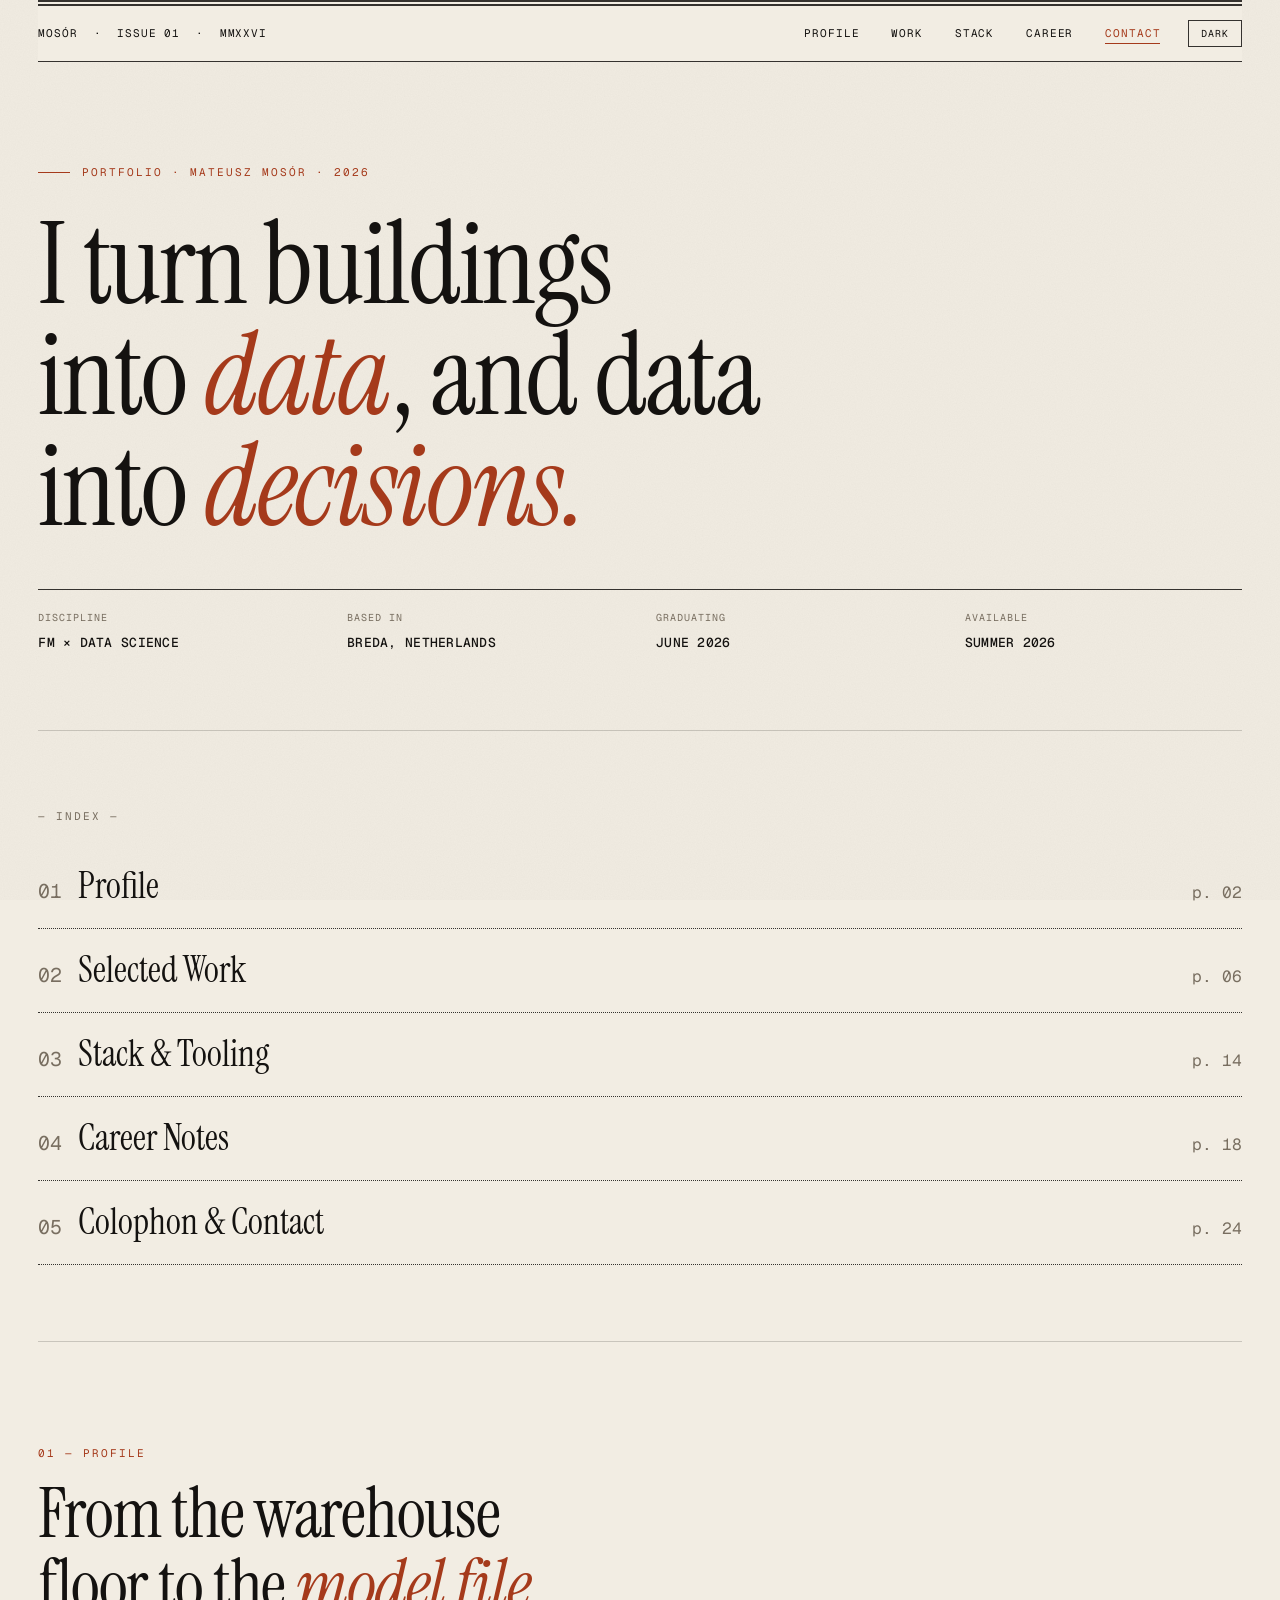
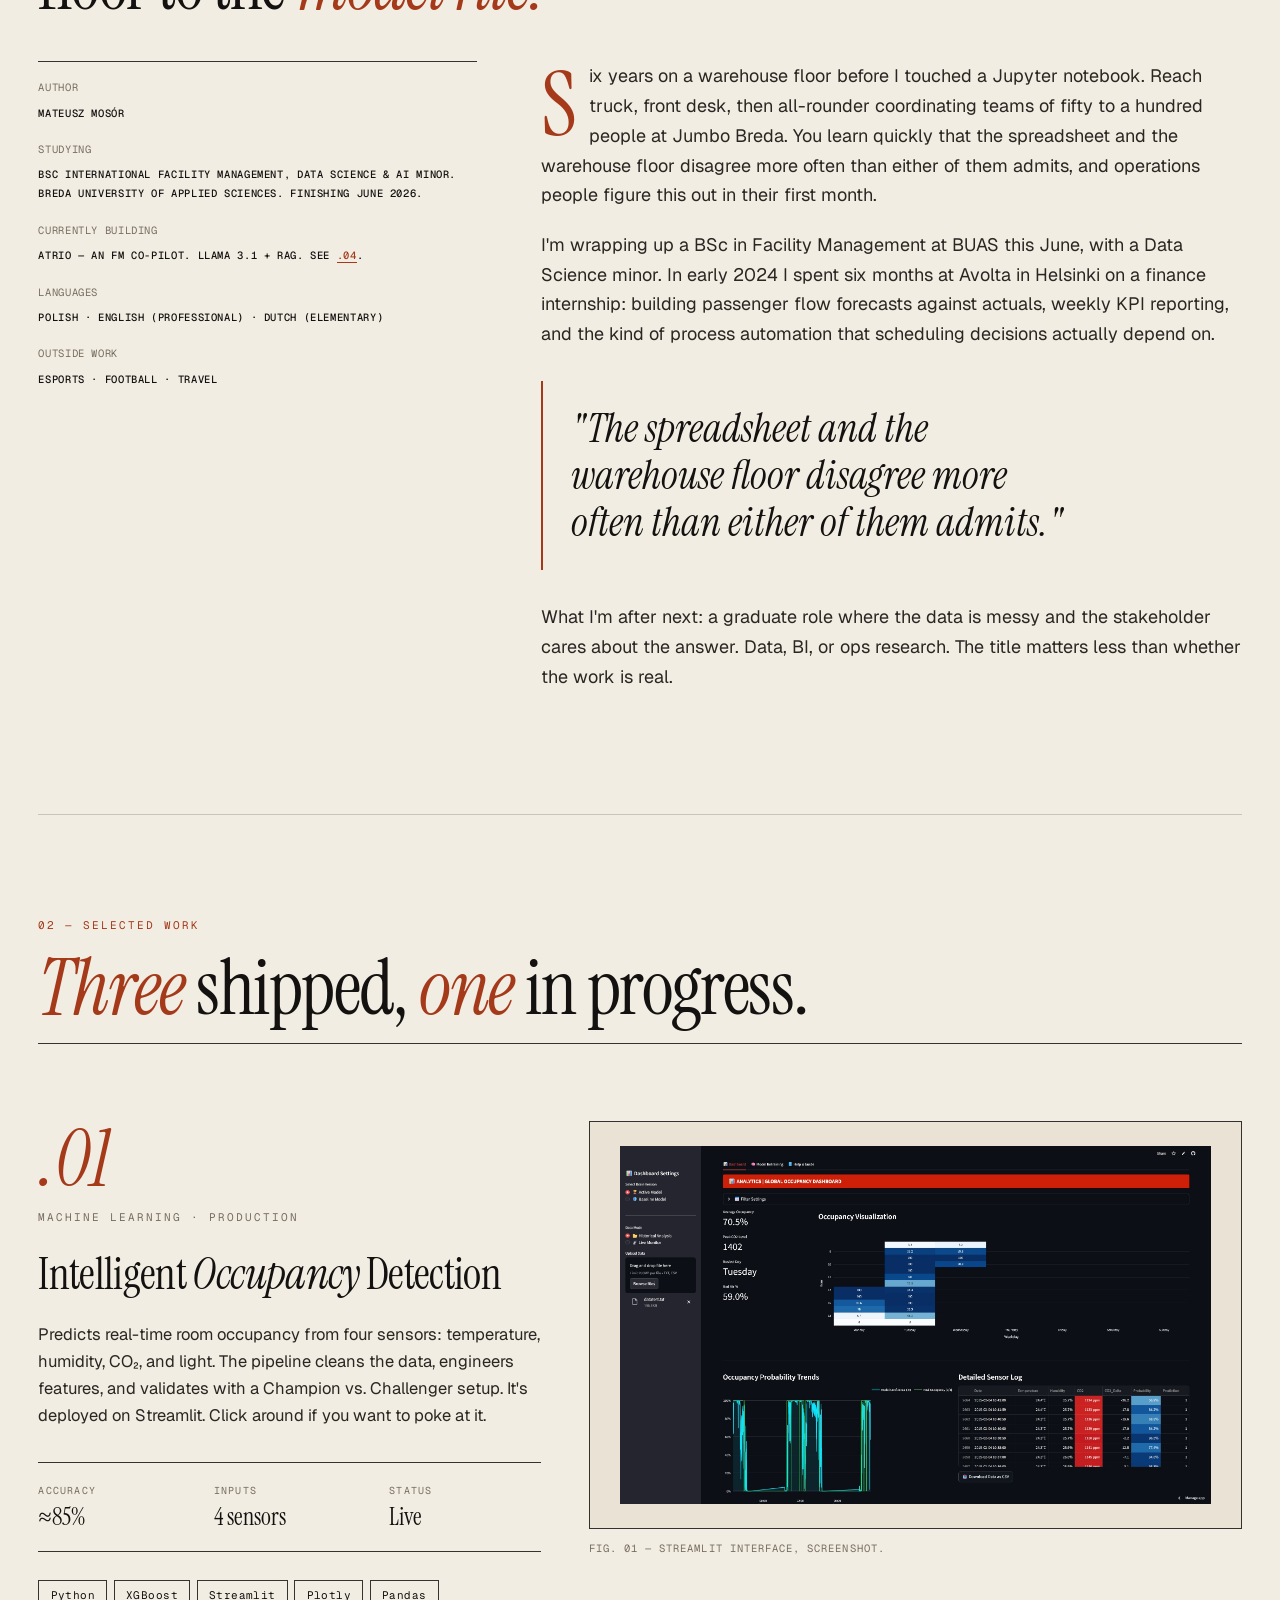
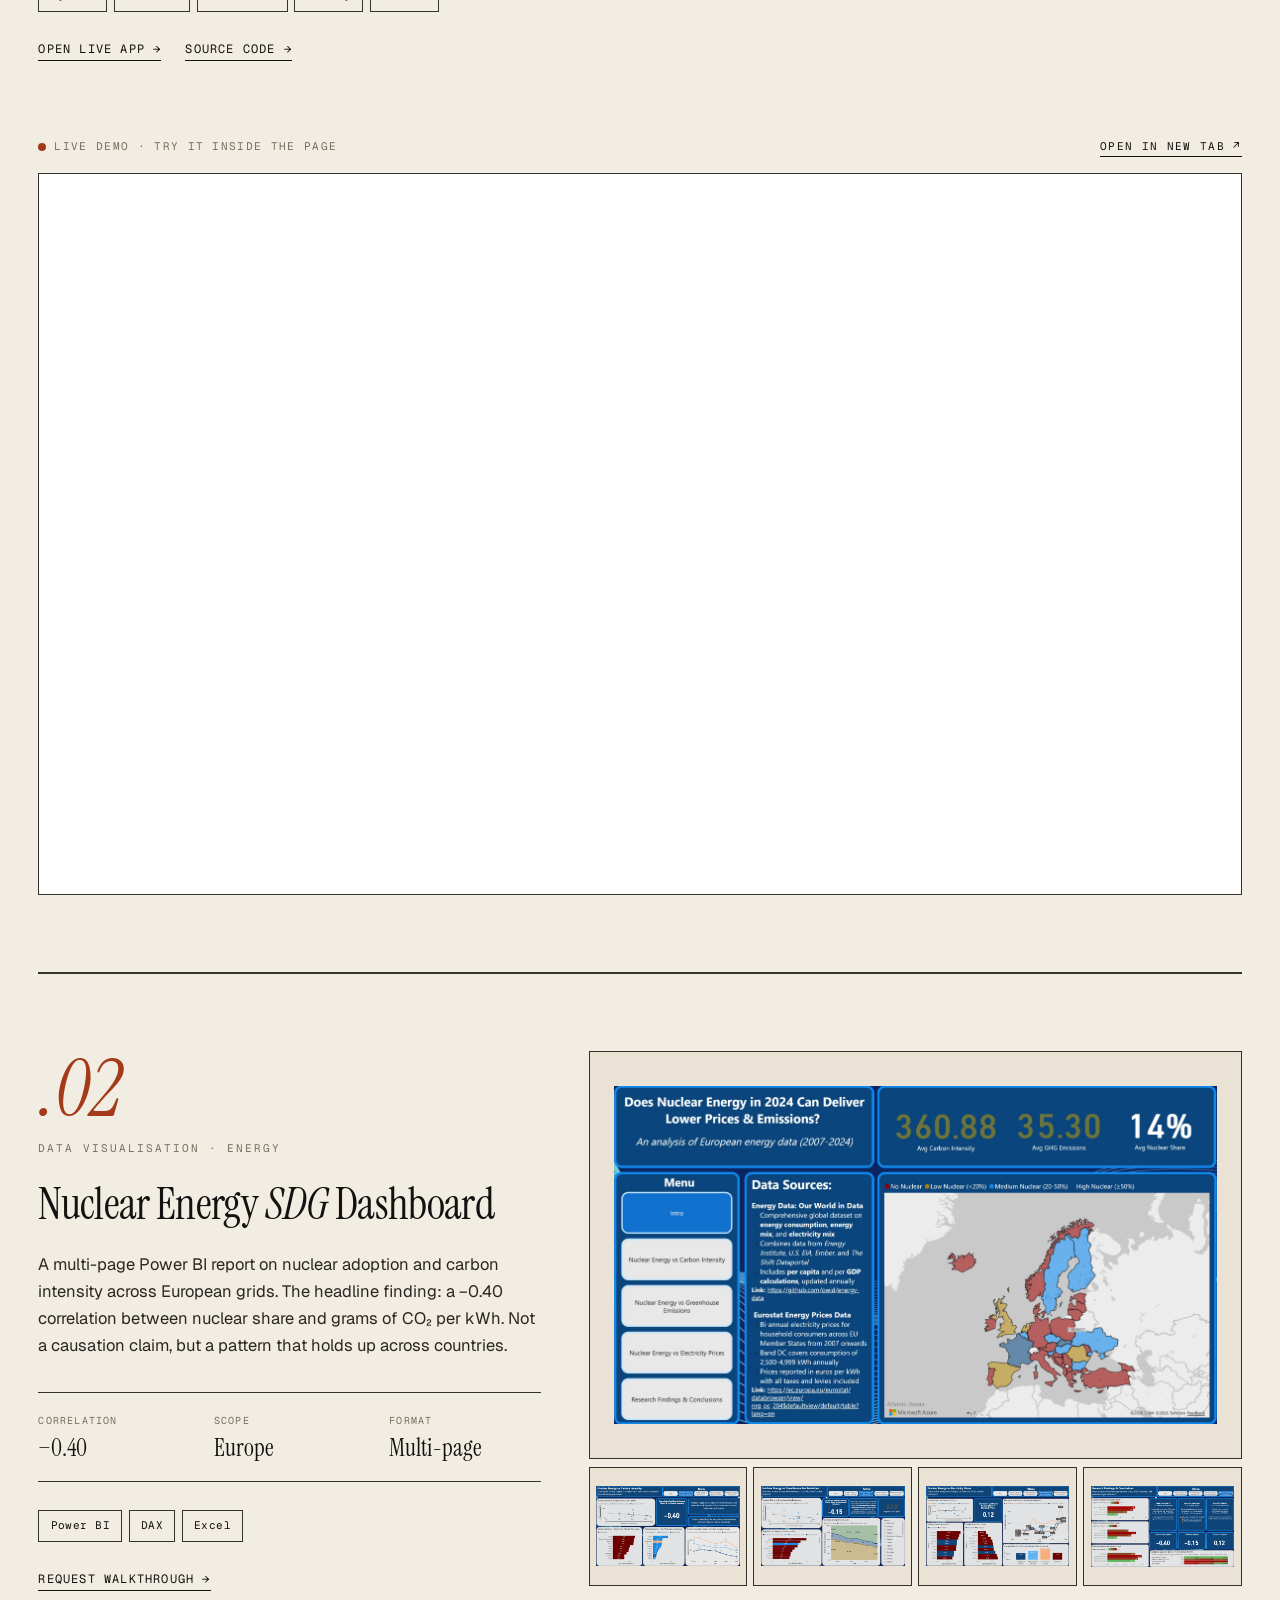
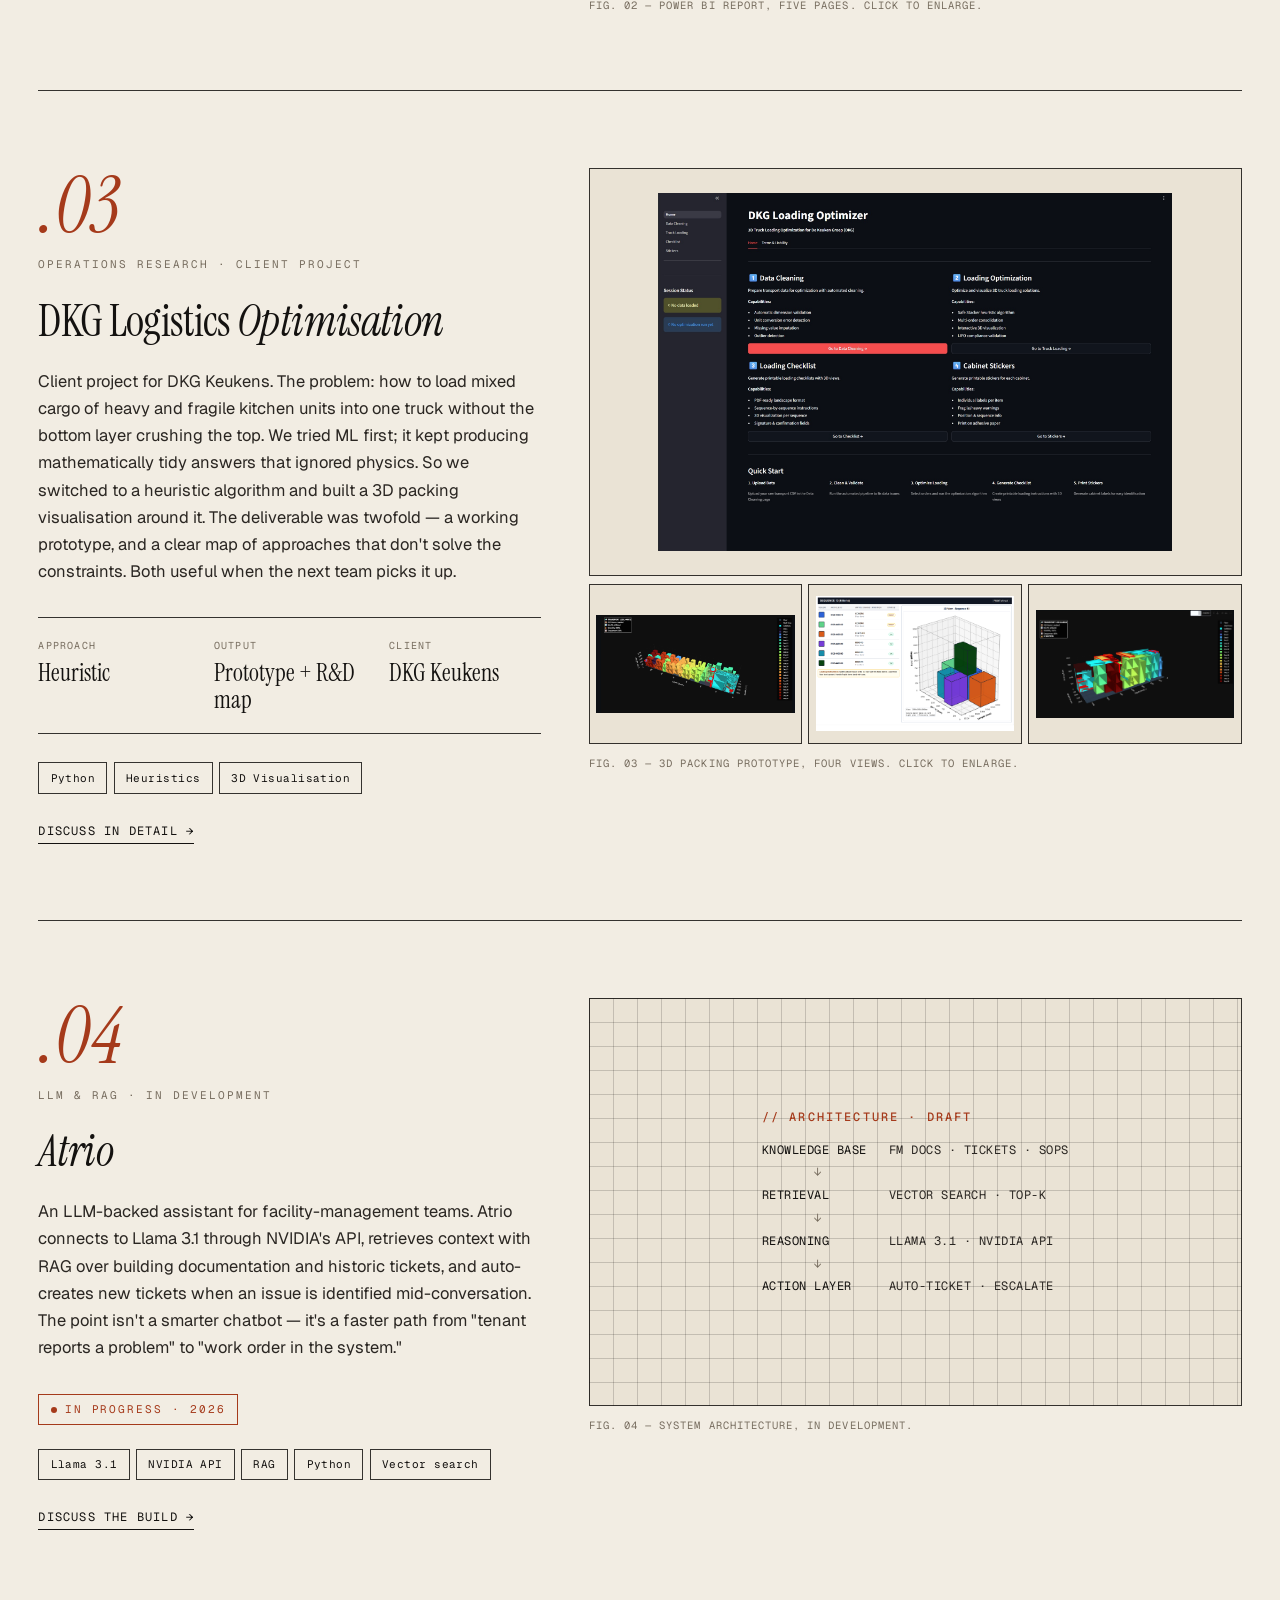
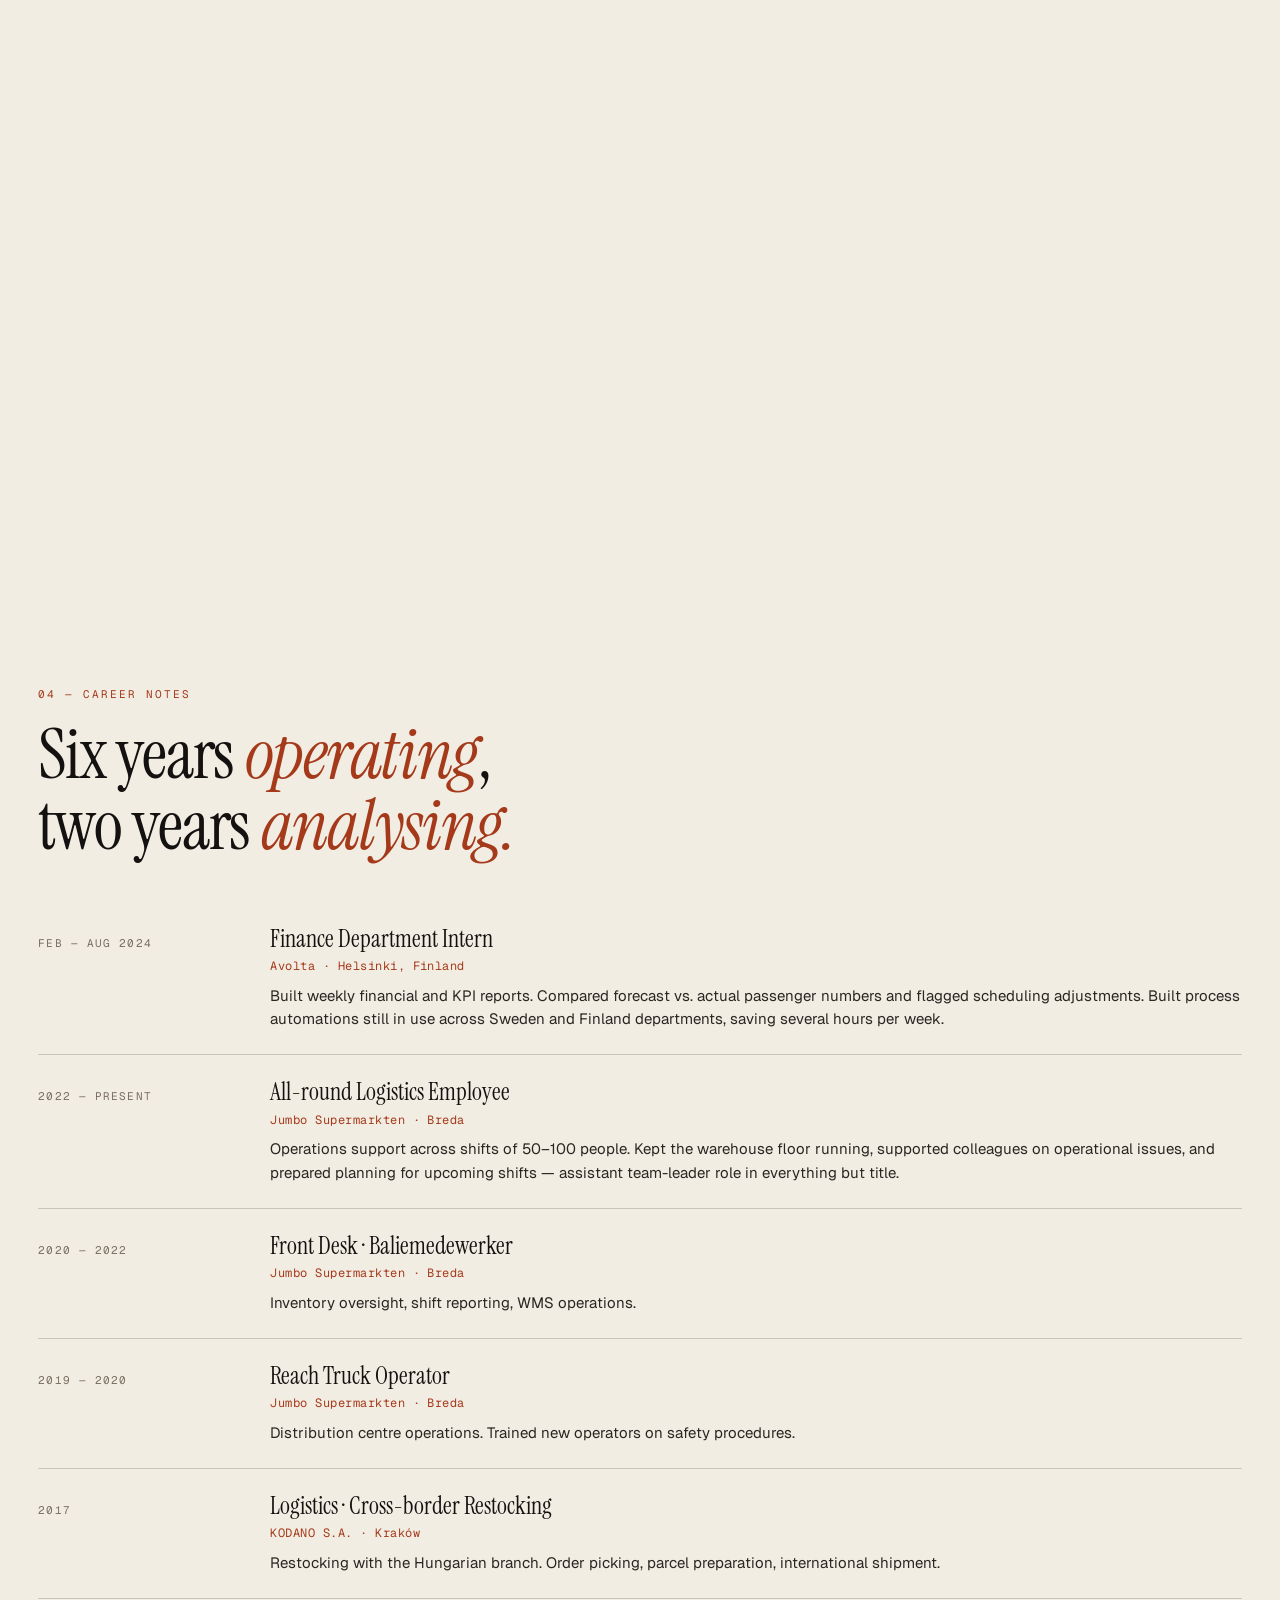
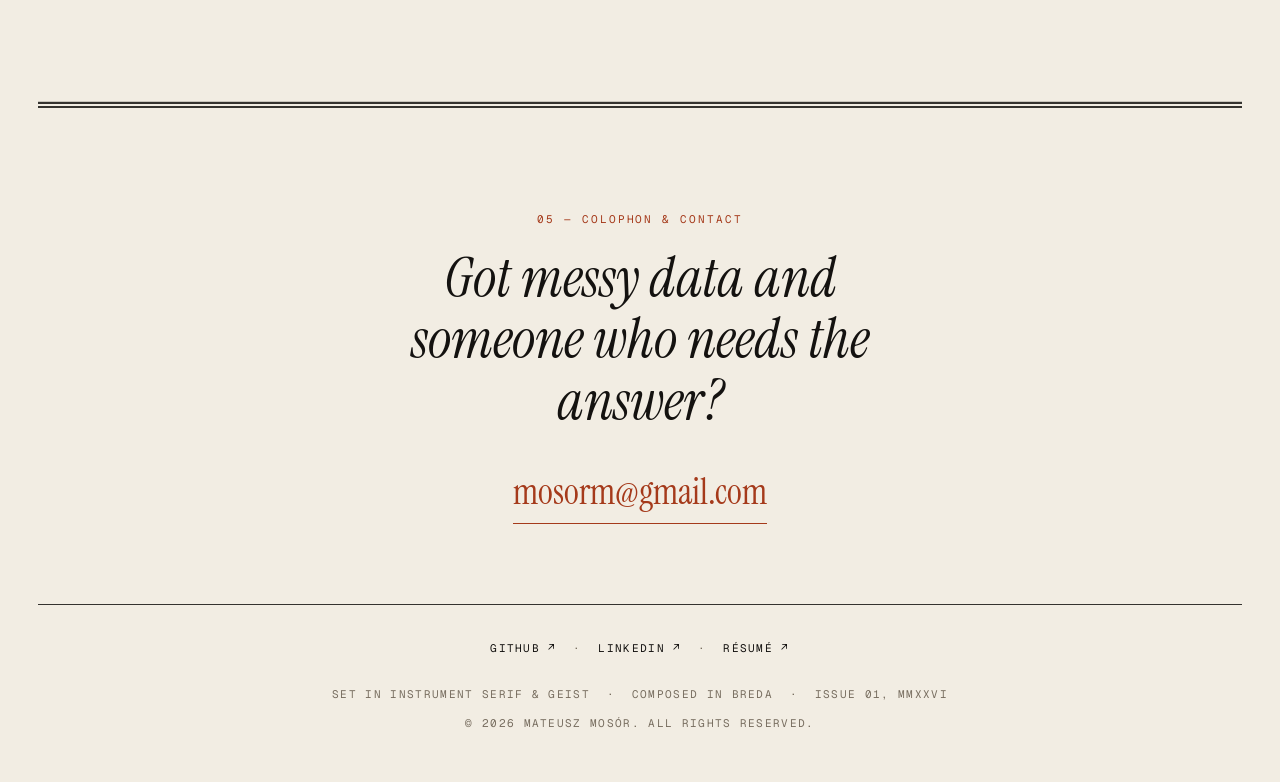
==== index.html @ 23de5847 "Add image gallery/lightbox and project assets Introduce a client-side gallery and lightbox to index." ====
<!DOCTYPE html>
<html lang="en">
<head>
<meta charset="UTF-8">
<meta name="viewport" content="width=device-width, initial-scale=1.0">
<title>Mateusz Mosór — Portfolio · Issue 01</title>
<meta name="description" content="Mateusz Mosór. Facility Management graduate with a Data Science minor. Selected work in machine learning, BI, and operations research.">
<link rel="preconnect" href="https://fonts.googleapis.com">
<link rel="preconnect" href="https://fonts.gstatic.com" crossorigin>
<link href="https://fonts.googleapis.com/css2?family=Instrument+Serif:ital@0;1&family=Geist:wght@300;400;500;600&family=Geist+Mono:wght@400;500&display=swap" rel="stylesheet">
<style>
  :root {
    --bg: #F2EDE3;
    --bg-alt: #EAE3D5;
    --ink: #141210;
    --ink-soft: #2A2622;
    --muted: #786E60;
    --accent: #A53A1B;
    --rule: rgba(20, 18, 16, 0.18);
    --rule-strong: rgba(20, 18, 16, 0.85);
    --grain-opacity: 0.55;

    --font-display: 'Instrument Serif', Georgia, serif;
    --font-body: 'Geist', system-ui, sans-serif;
    --font-mono: 'Geist Mono', ui-monospace, monospace;

    --max-w: 1320px;
    --gutter: clamp(1.25rem, 3vw, 3rem);
  }

  body.dark {
    --bg: #14110E;
    --bg-alt: #1F1A14;
    --ink: #E8DDC8;
    --ink-soft: #C9BDA8;
    --muted: #8A7E6B;
    --accent: #D4684A;
    --rule: rgba(232, 221, 200, 0.18);
    --rule-strong: rgba(232, 221, 200, 0.85);
    --grain-opacity: 0;
  }

  * { box-sizing: border-box; margin: 0; padding: 0; }
  html { scroll-behavior: smooth; }
  body {
    background: var(--bg);
    color: var(--ink);
    font-family: var(--font-body);
    font-size: 17px;
    line-height: 1.55;
    -webkit-font-smoothing: antialiased;
    -moz-osx-font-smoothing: grayscale;
    overflow-x: hidden;
    transition: background-color .35s ease, color .35s ease;
  }

  body::before {
    content: '';
    position: fixed;
    inset: 0;
    background-image: url("data:image/svg+xml,%3Csvg xmlns='http://www.w3.org/2000/svg' width='200' height='200'%3E%3Cfilter id='n'%3E%3CfeTurbulence type='fractalNoise' baseFrequency='0.85' numOctaves='2' stitchTiles='stitch'/%3E%3CfeColorMatrix values='0 0 0 0 0 0 0 0 0 0 0 0 0 0 0 0 0 0 0.05 0'/%3E%3C/filter%3E%3Crect width='100%25' height='100%25' filter='url(%23n)'/%3E%3C/svg%3E");
    pointer-events: none;
    z-index: 1;
    opacity: var(--grain-opacity);
    mix-blend-mode: multiply;
    transition: opacity .35s ease;
  }

  .container { max-width: var(--max-w); margin: 0 auto; padding: 0 var(--gutter); position: relative; z-index: 2; }

  ::selection { background: var(--accent); color: var(--bg); }

  .masthead {
    position: sticky;
    top: 0;
    background: var(--bg);
    z-index: 50;
    border-top: 6px double var(--rule-strong);
    border-bottom: 1px solid var(--rule-strong);
    padding: 0.85rem 0;
    font-family: var(--font-mono);
    font-size: 11px;
    letter-spacing: 0.08em;
    text-transform: uppercase;
    transition: padding 0.35s ease, border-top-width 0.35s ease;
  }
  .masthead.compact {
    padding: 0.45rem 0;
    border-top-width: 3px;
  }
  .masthead-row { display: flex; justify-content: space-between; align-items: center; flex-wrap: wrap; gap: 1rem; }
  .masthead-nav-wrap { display: flex; align-items: center; gap: 1.75rem; }
  .masthead nav a {
    position: relative;
    color: var(--ink);
    text-decoration: none;
    margin-left: 1.5rem;
    padding-bottom: 4px;
    transition: color .25s ease;
  }
  .masthead nav a::after {
    content: '';
    position: absolute;
    left: 0;
    bottom: 0;
    width: 100%;
    height: 1px;
    background: var(--accent);
    transform: scaleX(0);
    transform-origin: right center;
    transition: transform 0.45s cubic-bezier(0.4, 0, 0.2, 1);
  }
  .masthead nav a:first-child { margin-left: 0; }
  .masthead nav a:hover,
  .masthead nav a.active { color: var(--accent); }
  .masthead nav a:hover::after,
  .masthead nav a.active::after {
    transform: scaleX(1);
    transform-origin: left center;
  }

  .theme-toggle {
    background: transparent;
    border: 1px solid var(--rule-strong);
    color: var(--ink);
    font-family: var(--font-mono);
    font-size: 10px;
    letter-spacing: 0.12em;
    padding: 0.4rem 0.7rem;
    cursor: pointer;
    text-transform: uppercase;
    transition: background-color .2s, color .2s;
  }
  .theme-toggle:hover { background: var(--ink); color: var(--bg); }

  @media (max-width: 720px) {
    .masthead-nav-wrap { width: 100%; flex-wrap: wrap; gap: 0.75rem; }
    .masthead nav a { margin-left: 0; margin-right: 1rem; }
  }

  .hero {
    padding: clamp(3rem, 8vw, 7rem) 0 clamp(2.5rem, 6vw, 5rem);
    border-bottom: 1px solid var(--rule);
    position: relative;
  }
  .kicker {
    font-family: var(--font-mono);
    font-size: 11px;
    letter-spacing: 0.18em;
    text-transform: uppercase;
    color: var(--accent);
    display: flex;
    align-items: center;
    gap: 0.75rem;
    margin-bottom: 1.75rem;
  }
  .kicker::before { content: ''; width: 32px; height: 1px; background: var(--accent); }

  .hero-headline {
    font-family: var(--font-display);
    font-weight: 400;
    font-size: clamp(2.75rem, 9vw, 8.5rem);
    line-height: 0.96;
    letter-spacing: -0.02em;
    color: var(--ink);
    margin-bottom: 3rem;
  }
  .hero-headline em { font-style: italic; color: var(--accent); }

  .hero-meta {
    display: grid;
    grid-template-columns: repeat(4, 1fr);
    gap: 1.5rem 2rem;
    border-top: 1px solid var(--rule-strong);
    padding-top: 1.25rem;
  }
  .hero-meta-item {
    font-family: var(--font-mono);
    font-size: 10px;
    letter-spacing: 0.1em;
    text-transform: uppercase;
    color: var(--muted);
  }
  .hero-meta-item strong {
    display: block;
    color: var(--ink);
    font-weight: 500;
    margin-top: 0.45rem;
    font-size: 13px;
    letter-spacing: 0.02em;
  }
  @media (max-width: 760px) { .hero-meta { grid-template-columns: repeat(2, 1fr); } }
  @media (max-width: 420px) { .hero-meta { grid-template-columns: 1fr; } }

  .contents {
    padding: clamp(3rem, 6vw, 5rem) 0;
    border-bottom: 1px solid var(--rule);
  }
  .label {
    font-family: var(--font-mono);
    font-size: 11px;
    letter-spacing: 0.18em;
    text-transform: uppercase;
    color: var(--muted);
    margin-bottom: 1.25rem;
  }
  .contents-list { list-style: none; }
  .contents-list li {
    display: grid;
    grid-template-columns: auto 1fr auto;
    align-items: baseline;
    gap: 1rem;
    padding: 0.85rem 0;
    border-bottom: 1px dotted var(--rule-strong);
    font-family: var(--font-display);
    font-size: clamp(1.4rem, 3vw, 2.25rem);
  }
  .contents-list a {
    color: var(--ink);
    text-decoration: none;
    transition: color .2s, font-style .2s;
  }
  .contents-list a:hover { color: var(--accent); font-style: italic; }
  .contents-num { font-family: var(--font-mono); font-size: 0.55em; color: var(--muted); }
  .contents-page { font-family: var(--font-mono); font-size: 0.45em; color: var(--muted); }

  .article {
    padding: clamp(4rem, 8vw, 7rem) 0;
    border-bottom: 1px solid var(--rule);
  }
  .article-num {
    font-family: var(--font-mono);
    font-size: 11px;
    letter-spacing: 0.18em;
    color: var(--accent);
    text-transform: uppercase;
    margin-bottom: 1rem;
  }
  .article-headline {
    font-family: var(--font-display);
    font-weight: 400;
    font-size: clamp(2.25rem, 5.5vw, 4.5rem);
    line-height: 1.02;
    letter-spacing: -0.018em;
    margin-bottom: 2.5rem;
    max-width: 16ch;
  }
  .article-headline em { font-style: italic; color: var(--accent); }

  .article-body {
    display: grid;
    grid-template-columns: 1fr 1.6fr;
    gap: 4rem;
    align-items: start;
  }
  @media (max-width: 760px) { .article-body { grid-template-columns: 1fr; gap: 2rem; } }

  .article-aside {
    font-family: var(--font-mono);
    font-size: 10.5px;
    letter-spacing: 0.06em;
    text-transform: uppercase;
    color: var(--muted);
    line-height: 1.8;
    border-top: 1px solid var(--rule-strong);
    padding-top: 1rem;
  }
  .article-aside-row + .article-aside-row { margin-top: 1.1rem; }
  .article-aside strong {
    color: var(--ink);
    display: block;
    margin-top: 0.4rem;
    font-weight: 500;
  }

  .prose p {
    font-size: 18px;
    line-height: 1.65;
    margin-bottom: 1.25rem;
    color: var(--ink-soft);
  }
  .prose p:first-of-type::first-letter {
    font-family: var(--font-display);
    font-size: 5.5rem;
    line-height: 0.85;
    float: left;
    padding: 0.4rem 0.75rem 0 0;
    color: var(--accent);
  }

  .pull-quote {
    font-family: var(--font-display);
    font-style: italic;
    font-size: clamp(1.6rem, 3.2vw, 2.5rem);
    line-height: 1.18;
    color: var(--ink);
    padding: 1.5rem 0 1.5rem 1.75rem;
    margin: 2rem 0;
    border-left: 2px solid var(--accent);
    max-width: 30ch;
  }

  .work-header { padding: clamp(4rem, 8vw, 7rem) 0 1rem; }
  .work-header h2 {
    font-family: var(--font-display);
    font-weight: 400;
    font-size: clamp(2.5rem, 6vw, 5rem);
    line-height: 1;
    letter-spacing: -0.02em;
  }
  .work-header h2 em { font-style: italic; color: var(--accent); }

  .case {
    padding: clamp(3rem, 6vw, 5rem) 0;
    border-top: 1px solid var(--rule-strong);
    display: grid;
    grid-template-columns: 1fr 1.3fr;
    gap: 3rem;
  }
  @media (max-width: 880px) { .case { grid-template-columns: 1fr; gap: 2rem; } }

  .case-meta { align-self: start; }
  .case-num {
    font-family: var(--font-display);
    font-size: clamp(3rem, 6vw, 5rem);
    line-height: 1;
    color: var(--accent);
    margin-bottom: 0.75rem;
  }
  .case-num em { font-style: italic; }
  .case-category {
    font-family: var(--font-mono);
    font-size: 11px;
    letter-spacing: 0.18em;
    text-transform: uppercase;
    color: var(--muted);
    margin-bottom: 1.5rem;
  }
  .case-headline {
    font-family: var(--font-display);
    font-weight: 400;
    font-size: clamp(1.85rem, 3.6vw, 2.75rem);
    line-height: 1.05;
    letter-spacing: -0.015em;
    margin-bottom: 1.5rem;
  }
  .case-headline em { font-style: italic; }
  .case-lede {
    font-size: 16.5px;
    line-height: 1.65;
    color: var(--ink-soft);
    margin-bottom: 2rem;
  }

  .case-metrics {
    display: grid;
    grid-template-columns: repeat(auto-fit, minmax(110px, 1fr));
    gap: 1rem 1.5rem;
    border-top: 1px solid var(--rule-strong);
    border-bottom: 1px solid var(--rule-strong);
    padding: 1.25rem 0;
    margin-bottom: 1.75rem;
  }
  .case-metric-label {
    font-family: var(--font-mono);
    font-size: 10px;
    letter-spacing: 0.12em;
    text-transform: uppercase;
    color: var(--muted);
    margin-bottom: 0.4rem;
  }
  .case-metric-value {
    font-family: var(--font-display);
    font-size: 1.5rem;
    line-height: 1.1;
    color: var(--ink);
  }

  .case-stack { display: flex; flex-wrap: wrap; gap: 0.4rem; margin-bottom: 1.75rem; }
  .case-stack span {
    font-family: var(--font-mono);
    font-size: 11px;
    letter-spacing: 0.04em;
    padding: 0.4rem 0.7rem;
    border: 1px solid var(--rule-strong);
    color: var(--ink);
  }

  .case-actions { display: flex; gap: 1.5rem; flex-wrap: wrap; }
  .case-actions a {
    font-family: var(--font-mono);
    font-size: 12px;
    letter-spacing: 0.1em;
    text-transform: uppercase;
    color: var(--ink);
    text-decoration: none;
    border-bottom: 1px solid var(--ink);
    padding-bottom: 2px;
    transition: color .2s, border-color .2s;
  }
  .case-actions a:hover { color: var(--accent); border-color: var(--accent); }
  .case-actions a::after { content: ' →'; }

  .case-image {
    background: var(--bg-alt);
    border: 1px solid var(--rule-strong);
    overflow: hidden;
    aspect-ratio: 16 / 10;
    padding: clamp(0.85rem, 2vw, 1.5rem);
  }
  .case-image img {
    width: 100%;
    height: 100%;
    object-fit: contain;
    object-position: center;
    --img-blur: 14px;
    filter: saturate(0.92) contrast(1.02) blur(var(--img-blur));
    transition: filter 1.2s cubic-bezier(0.2, 0.8, 0.2, 1), transform 0.8s ease;
  }
  .case-image.img-in img { --img-blur: 0px; }
  .case-image.img-in:hover img { filter: saturate(1) contrast(1) blur(0); transform: scale(1.02); }

  /* Blueprint: in-progress case visual without image */
  .case-blueprint {
    display: flex;
    align-items: center;
    justify-content: center;
    background-image:
      linear-gradient(var(--rule) 1px, transparent 1px),
      linear-gradient(90deg, var(--rule) 1px, transparent 1px);
    background-size: 24px 24px;
    background-position: -1px -1px;
  }
  .case-blueprint pre {
    font-family: var(--font-mono);
    font-size: clamp(9px, 1.05vw, 12px);
    line-height: 1.9;
    letter-spacing: 0.04em;
    color: var(--ink-soft);
    margin: 0;
    text-transform: uppercase;
    white-space: pre;
  }
  .case-blueprint .bp-head {
    color: var(--accent);
    display: block;
    margin-bottom: 0.6rem;
    letter-spacing: 0.18em;
    font-weight: 500;
  }
  .case-blueprint .bp-step { color: var(--ink); }
  .case-blueprint .bp-arrow { color: var(--muted); }
  .case-status {
    display: inline-flex;
    align-items: center;
    gap: 0.5rem;
    font-family: var(--font-mono);
    font-size: 11px;
    letter-spacing: 0.18em;
    text-transform: uppercase;
    color: var(--accent);
    padding: 0.35rem 0.7rem;
    border: 1px solid var(--accent);
    margin-bottom: 1.5rem;
  }
  .case-status::before {
    content: '';
    width: 6px;
    height: 6px;
    border-radius: 50%;
    background: var(--accent);
    animation: pulse 1.8s ease-in-out infinite;
  }

  /* === Gallery thumbs === */
  .case-thumbs {
    display: grid;
    grid-template-columns: repeat(auto-fit, minmax(0, 1fr));
    gap: 0.4rem;
    margin-top: 0.5rem;
  }
  .case-thumb {
    background: var(--bg-alt);
    border: 1px solid var(--rule-strong);
    padding: 0.4rem;
    cursor: zoom-in;
    aspect-ratio: 4 / 3;
    overflow: hidden;
    transition: border-color 0.25s ease, transform 0.25s ease;
    appearance: none;
  }
  .case-thumb:hover { border-color: var(--accent); transform: translateY(-2px); }
  .case-thumb img {
    width: 100%;
    height: 100%;
    object-fit: contain;
    filter: saturate(0.85) contrast(1.02);
  }
  .case-image { cursor: zoom-in; }

  /* === Lightbox === */
  .lightbox {
    position: fixed;
    inset: 0;
    background: rgba(20, 18, 16, 0.94);
    display: flex;
    align-items: center;
    justify-content: center;
    z-index: 200;
    opacity: 0;
    pointer-events: none;
    transition: opacity 0.3s ease;
  }
  .lightbox.open {
    opacity: 1;
    pointer-events: auto;
  }
  .lightbox img {
    max-width: 92vw;
    max-height: 86vh;
    object-fit: contain;
    box-shadow: 0 30px 80px rgba(0,0,0,0.5);
    background: #FFF;
  }
  .lightbox-btn {
    position: absolute;
    background: transparent;
    border: 1px solid rgba(232, 221, 200, 0.4);
    color: #E8DDC8;
    font-family: var(--font-display);
    cursor: pointer;
    z-index: 201;
    transition: background-color 0.2s, border-color 0.2s;
  }
  .lightbox-btn:hover {
    background: rgba(232, 221, 200, 0.1);
    border-color: rgba(232, 221, 200, 0.8);
  }
  .lb-close {
    top: 24px;
    right: 24px;
    width: 44px;
    height: 44px;
    font-size: 28px;
    line-height: 1;
  }
  .lb-prev, .lb-next {
    top: 50%;
    transform: translateY(-50%);
    width: 56px;
    height: 56px;
    font-size: 32px;
    font-style: italic;
    line-height: 1;
  }
  .lb-prev { left: 24px; }
  .lb-next { right: 24px; }
  .lb-counter {
    position: absolute;
    bottom: 24px;
    left: 50%;
    transform: translateX(-50%);
    font-family: var(--font-mono);
    font-size: 11px;
    letter-spacing: 0.18em;
    text-transform: uppercase;
    color: rgba(232, 221, 200, 0.8);
    z-index: 201;
  }
  @media (max-width: 600px) {
    .lb-prev, .lb-next { width: 44px; height: 44px; font-size: 22px; }
    .lb-prev { left: 12px; }
    .lb-next { right: 12px; }
    .lb-close { top: 12px; right: 12px; }
  }
  .case-caption {
    font-family: var(--font-mono);
    font-size: 10.5px;
    letter-spacing: 0.1em;
    text-transform: uppercase;
    color: var(--muted);
    margin-top: 0.7rem;
  }

  .case-embed {
    padding: 0 0 clamp(3rem, 6vw, 5rem);
    border-bottom: 1px solid var(--rule-strong);
  }
  .case-embed-label {
    font-family: var(--font-mono);
    font-size: 11px;
    letter-spacing: 0.12em;
    text-transform: uppercase;
    color: var(--muted);
    margin-bottom: 1rem;
    display: flex;
    justify-content: space-between;
    align-items: baseline;
    flex-wrap: wrap;
    gap: 1rem;
  }
  .case-embed-label .live-dot {
    display: inline-block;
    width: 8px;
    height: 8px;
    border-radius: 50%;
    background: var(--accent);
    margin-right: 0.5rem;
    animation: pulse 1.8s ease-in-out infinite;
    vertical-align: middle;
  }
  @keyframes pulse {
    0%, 100% { opacity: 1; transform: scale(1); }
    50% { opacity: 0.5; transform: scale(0.8); }
  }
  .case-embed-label a {
    color: var(--ink);
    text-decoration: none;
    border-bottom: 1px solid var(--ink);
    padding-bottom: 1px;
  }
  .case-embed-label a:hover { color: var(--accent); border-color: var(--accent); }
  .case-iframe-wrap {
    border: 1px solid var(--rule-strong);
    background: var(--bg-alt);
    overflow: hidden;
    position: relative;
  }
  .case-iframe-wrap iframe {
    width: 100%;
    height: 720px;
    border: none;
    display: block;
    background: #FFF;
    filter: blur(14px);
    transition: filter 1.2s cubic-bezier(0.2, 0.8, 0.2, 1);
  }
  .case-iframe-wrap.img-in iframe { filter: blur(0); }
  @media (max-width: 720px) {
    .case-iframe-wrap iframe { height: 560px; }
  }

  .stack {
    padding: clamp(4rem, 8vw, 7rem) 0;
    border-top: 6px double var(--rule-strong);
    border-bottom: 1px solid var(--rule);
  }
  .stack-grid {
    display: grid;
    grid-template-columns: repeat(auto-fit, minmax(220px, 1fr));
    gap: 3rem 2rem;
    margin-top: 2.5rem;
  }
  .stack-col h4 {
    font-family: var(--font-mono);
    font-size: 11px;
    letter-spacing: 0.18em;
    text-transform: uppercase;
    color: var(--accent);
    padding-bottom: 0.75rem;
    border-bottom: 1px solid var(--rule-strong);
    margin-bottom: 1rem;
    font-weight: 500;
  }
  .stack-col ul { list-style: none; }
  .stack-col li {
    font-family: var(--font-display);
    font-size: 1.4rem;
    line-height: 1.55;
    color: var(--ink);
  }

  .career {
    padding: clamp(4rem, 8vw, 7rem) 0;
    border-bottom: 1px solid var(--rule);
  }
  .career-list { margin-top: 2.5rem; }
  .career-row {
    display: grid;
    grid-template-columns: 200px 1fr;
    gap: 2rem;
    padding: 1.5rem 0;
    border-bottom: 1px solid var(--rule);
    align-items: baseline;
  }
  @media (max-width: 700px) { .career-row { grid-template-columns: 1fr; gap: 0.4rem; } }
  .career-when {
    font-family: var(--font-mono);
    font-size: 11px;
    letter-spacing: 0.1em;
    text-transform: uppercase;
    color: var(--muted);
  }
  .career-what h5 {
    font-family: var(--font-display);
    font-size: 1.5rem;
    font-weight: 400;
    line-height: 1.1;
    margin-bottom: 0.3rem;
  }
  .career-where {
    font-family: var(--font-mono);
    font-size: 12px;
    color: var(--accent);
    letter-spacing: 0.04em;
  }
  .career-detail {
    margin-top: 0.5rem;
    color: var(--ink-soft);
    font-size: 15px;
    line-height: 1.55;
  }

  .colophon {
    padding: clamp(4rem, 8vw, 7rem) 0 3rem;
    border-top: 6px double var(--rule-strong);
    text-align: center;
  }
  .colophon-headline {
    font-family: var(--font-display);
    font-style: italic;
    font-size: clamp(1.85rem, 5vw, 3.5rem);
    line-height: 1.1;
    margin: 1.25rem auto 2rem;
    max-width: 22ch;
  }
  .colophon-mail {
    display: inline-block;
    font-family: var(--font-display);
    font-size: clamp(1.4rem, 3vw, 2.25rem);
    color: var(--accent);
    text-decoration: none;
    border-bottom: 1px solid var(--accent);
    padding-bottom: 0.2rem;
    margin-bottom: 2.5rem;
    transition: transform 0.45s cubic-bezier(0.2, 0.8, 0.2, 1), opacity 0.2s;
    will-change: transform;
  }
  .colophon-mail:hover { opacity: 0.75; }

  .colophon-meta {
    font-family: var(--font-mono);
    font-size: 11px;
    letter-spacing: 0.12em;
    text-transform: uppercase;
    color: var(--muted);
    line-height: 2;
    margin-top: 2.5rem;
    border-top: 1px solid var(--rule-strong);
    padding-top: 2rem;
  }
  .colophon-meta a {
    position: relative;
    color: var(--ink);
    text-decoration: none;
    padding-bottom: 1px;
    transition: color .25s ease;
  }
  .colophon-meta a::after {
    content: '';
    position: absolute;
    left: 0;
    bottom: 0;
    width: 100%;
    height: 1px;
    background: var(--accent);
    transform: scaleX(0);
    transform-origin: right center;
    transition: transform 0.45s cubic-bezier(0.4, 0, 0.2, 1);
  }
  .colophon-meta a:hover { color: var(--accent); }
  .colophon-meta a:hover::after { transform: scaleX(1); transform-origin: left center; }
  .colophon-meta-row + .colophon-meta-row { margin-top: 0.4rem; }

  .reveal { opacity: 0; transform: translateY(20px); transition: opacity .9s ease, transform .9s ease; }
  .reveal.in { opacity: 1; transform: translateY(0); }

  /* Progress bar */
  .progress-bar {
    position: fixed;
    top: 0;
    left: 0;
    width: 0%;
    height: 2px;
    background: var(--accent);
    z-index: 100;
    transition: width 0.08s linear;
    pointer-events: none;
  }

  /* Hero word stagger reveal */
  .hero-headline .word {
    display: inline-block;
    opacity: 0;
    transform: translateY(0.5em);
    animation: wordReveal 0.85s cubic-bezier(0.2, 0.8, 0.2, 1) forwards;
  }
  @keyframes wordReveal {
    to { opacity: 1; transform: translateY(0); }
  }

  @media (prefers-reduced-motion: reduce) {
    .reveal { opacity: 1; transform: none; transition: none; }
    html { scroll-behavior: auto; }
    .case-embed-label .live-dot { animation: none; }
    .hero-headline .word { animation: none; opacity: 1; transform: none; }
    .case-image img { --img-blur: 0px; }
    .case-iframe-wrap iframe { filter: none; }
    .progress-bar { transition: none; }
  }
</style>
</head>
<body>
<div class="progress-bar" aria-hidden="true"></div>
<div class="lightbox" role="dialog" aria-hidden="true" aria-label="Image viewer">
  <button class="lightbox-btn lb-close" type="button" aria-label="Close">×</button>
  <button class="lightbox-btn lb-prev" type="button" aria-label="Previous image">‹</button>
  <button class="lightbox-btn lb-next" type="button" aria-label="Next image">›</button>
  <img alt="">
  <div class="lb-counter"></div>
</div>
<div class="container">

  <header class="masthead">
    <div class="masthead-row">
      <span>Mosór &nbsp;·&nbsp; Issue 01 &nbsp;·&nbsp; MMXXVI</span>
      <div class="masthead-nav-wrap">
        <nav>
          <a href="#about">Profile</a>
          <a href="#work">Work</a>
          <a href="#stack">Stack</a>
          <a href="#career">Career</a>
          <a href="#contact">Contact</a>
        </nav>
        <button class="theme-toggle" id="themeToggle" type="button" aria-label="Toggle theme">Dark</button>
      </div>
    </div>
  </header>

  <section class="hero">
    <div class="kicker">Portfolio · Mateusz Mosór · 2026</div>
    <h1 class="hero-headline">
      I turn buildings<br>
      into <em>data</em>, and data<br>
      into <em>decisions.</em>
    </h1>
    <div class="hero-meta">
      <div class="hero-meta-item">Discipline<strong>FM × Data Science</strong></div>
      <div class="hero-meta-item">Based in<strong>Breda, Netherlands</strong></div>
      <div class="hero-meta-item">Graduating<strong>June 2026</strong></div>
      <div class="hero-meta-item">Available<strong>Summer 2026</strong></div>
    </div>
  </section>

  <section class="contents">
    <div class="label">— Index —</div>
    <ol class="contents-list">
      <li><span class="contents-num">01</span><a href="#about">Profile</a><span class="contents-page">p. 02</span></li>
      <li><span class="contents-num">02</span><a href="#work">Selected Work</a><span class="contents-page">p. 06</span></li>
      <li><span class="contents-num">03</span><a href="#stack">Stack &amp; Tooling</a><span class="contents-page">p. 14</span></li>
      <li><span class="contents-num">04</span><a href="#career">Career Notes</a><span class="contents-page">p. 18</span></li>
      <li><span class="contents-num">05</span><a href="#contact">Colophon &amp; Contact</a><span class="contents-page">p. 24</span></li>
    </ol>
  </section>

  <section class="article" id="about">
    <div class="article-num">01 — Profile</div>
    <h2 class="article-headline">From the warehouse floor to the <em>model file.</em></h2>
    <div class="article-body">
      <aside class="article-aside">
        <div class="article-aside-row">Author<strong>Mateusz Mosór</strong></div>
        <div class="article-aside-row">Studying<strong>BSc International Facility Management, Data Science &amp; AI minor. Breda University of Applied Sciences. Finishing June 2026.</strong></div>
        <div class="article-aside-row">Currently building<strong>Atrio — an FM co-pilot. Llama 3.1 + RAG. See <a href="#work" style="color:var(--accent);text-decoration:none;border-bottom:1px solid var(--accent);">.04</a>.</strong></div>
        <div class="article-aside-row">Languages<strong>Polish · English (professional) · Dutch (elementary)</strong></div>
        <div class="article-aside-row">Outside work<strong>Esports · Football · Travel</strong></div>
      </aside>
      <div class="prose">
        <p>Six years on a warehouse floor before I touched a Jupyter notebook. Reach truck, front desk, then all-rounder coordinating teams of fifty to a hundred people at Jumbo Breda. You learn quickly that the spreadsheet and the warehouse floor disagree more often than either of them admits, and operations people figure this out in their first month.</p>
        <p>I'm wrapping up a BSc in Facility Management at BUAS this June, with a Data Science minor. In early 2024 I spent six months at Avolta in Helsinki on a finance internship: building passenger flow forecasts against actuals, weekly KPI reporting, and the kind of process automation that scheduling decisions actually depend on.</p>
        <div class="pull-quote">"The spreadsheet and the warehouse floor disagree more often than either of them admits."</div>
        <p>What I'm after next: a graduate role where the data is messy and the stakeholder cares about the answer. Data, BI, or ops research. The title matters less than whether the work is real.</p>
      </div>
    </div>
  </section>

  <section id="work">
    <div class="work-header">
      <div class="article-num">02 — Selected Work</div>
      <h2><em>Three</em> shipped, <em>one</em> in progress.</h2>
    </div>

    <article class="case">
      <div class="case-meta">
        <div class="case-num"><em>.01</em></div>
        <div class="case-category">Machine Learning · Production</div>
        <h3 class="case-headline">Intelligent <em>Occupancy</em> Detection</h3>
        <p class="case-lede">Predicts real-time room occupancy from four sensors: temperature, humidity, CO₂, and light. The pipeline cleans the data, engineers features, and validates with a Champion vs. Challenger setup. It's deployed on Streamlit. Click around if you want to poke at it.</p>
        <div class="case-metrics">
          <div><div class="case-metric-label">Accuracy</div><div class="case-metric-value">≈85%</div></div>
          <div><div class="case-metric-label">Inputs</div><div class="case-metric-value">4 sensors</div></div>
          <div><div class="case-metric-label">Status</div><div class="case-metric-value">Live</div></div>
        </div>
        <div class="case-stack">
          <span>Python</span><span>XGBoost</span><span>Streamlit</span><span>Plotly</span><span>Pandas</span>
        </div>
        <div class="case-actions">
          <a href="https://office-occupancy-app.streamlit.app/" target="_blank" rel="noopener">Open live app</a>
          <a href="https://github.com/Attenersi/occupancy-ml-streamlit" target="_blank" rel="noopener">Source code</a>
        </div>
      </div>
      <figure>
        <div class="case-image"><img src="./assets/occupancy.jpg" alt="Occupancy detection app interface" loading="lazy"></div>
        <figcaption class="case-caption">Fig. 01 — Streamlit interface, screenshot.</figcaption>
      </figure>
    </article>

    <div class="case-embed">
      <div class="case-embed-label">
        <span><span class="live-dot"></span>Live demo · Try it inside the page</span>
        <a href="https://office-occupancy-app.streamlit.app/" target="_blank" rel="noopener">Open in new tab ↗</a>
      </div>
      <div class="case-iframe-wrap">
        <iframe
          src="https://office-occupancy-app.streamlit.app/?embed=true"
          loading="lazy"
          title="Live occupancy detection ML app"
          allow="fullscreen">
        </iframe>
      </div>
    </div>

    <article class="case">
      <div class="case-meta">
        <div class="case-num"><em>.02</em></div>
        <div class="case-category">Data Visualisation · Energy</div>
        <h3 class="case-headline">Nuclear Energy <em>SDG</em> Dashboard</h3>
        <p class="case-lede">A multi-page Power BI report on nuclear adoption and carbon intensity across European grids. The headline finding: a −0.40 correlation between nuclear share and grams of CO₂ per kWh. Not a causation claim, but a pattern that holds up across countries.</p>
        <div class="case-metrics">
          <div><div class="case-metric-label">Correlation</div><div class="case-metric-value">−0.40</div></div>
          <div><div class="case-metric-label">Scope</div><div class="case-metric-value">Europe</div></div>
          <div><div class="case-metric-label">Format</div><div class="case-metric-value">Multi-page</div></div>
        </div>
        <div class="case-stack">
          <span>Power BI</span><span>DAX</span><span>Excel</span>
        </div>
        <div class="case-actions">
          <a href="#contact">Request walkthrough</a>
        </div>
      </div>
      <figure data-gallery>
        <div class="case-image"><img src="./assets/sdg.jpg" alt="Nuclear Energy SDG Power BI dashboard — overview" loading="lazy"></div>
        <div class="case-thumbs">
          <button class="case-thumb" type="button" aria-label="Open image"><img src="./assets/sdg_2.png" alt="SDG dashboard — page 2" loading="lazy"></button>
          <button class="case-thumb" type="button" aria-label="Open image"><img src="./assets/sdg_3.png" alt="SDG dashboard — page 3" loading="lazy"></button>
          <button class="case-thumb" type="button" aria-label="Open image"><img src="./assets/sdg_4.png" alt="SDG dashboard — page 4" loading="lazy"></button>
          <button class="case-thumb" type="button" aria-label="Open image"><img src="./assets/sdg_5.png" alt="SDG dashboard — page 5" loading="lazy"></button>
        </div>
        <figcaption class="case-caption">Fig. 02 — Power BI report, five pages. Click to enlarge.</figcaption>
      </figure>
    </article>

    <article class="case">
      <div class="case-meta">
        <div class="case-num"><em>.03</em></div>
        <div class="case-category">Operations Research · Client Project</div>
        <h3 class="case-headline">DKG Logistics <em>Optimisation</em></h3>
        <p class="case-lede">Client project for DKG Keukens. The problem: how to load mixed cargo of heavy and fragile kitchen units into one truck without the bottom layer crushing the top. We tried ML first; it kept producing mathematically tidy answers that ignored physics. So we switched to a heuristic algorithm and built a 3D packing visualisation around it. The deliverable was twofold — a working prototype, and a clear map of approaches that don't solve the constraints. Both useful when the next team picks it up.</p>
        <div class="case-metrics">
          <div><div class="case-metric-label">Approach</div><div class="case-metric-value">Heuristic</div></div>
          <div><div class="case-metric-label">Output</div><div class="case-metric-value">Prototype + R&amp;D map</div></div>
          <div><div class="case-metric-label">Client</div><div class="case-metric-value">DKG Keukens</div></div>
        </div>
        <div class="case-stack">
          <span>Python</span><span>Heuristics</span><span>3D Visualisation</span>
        </div>
        <div class="case-actions">
          <a href="#contact">Discuss in detail</a>
        </div>
      </div>
      <figure data-gallery>
        <div class="case-image"><img src="./assets/optimization.jpg" alt="DKG truck loading — main 3D visualisation" loading="lazy"></div>
        <div class="case-thumbs">
          <button class="case-thumb" type="button" aria-label="Open image"><img src="./assets/optimization_2.png" alt="DKG packing — view 2" loading="lazy"></button>
          <button class="case-thumb" type="button" aria-label="Open image"><img src="./assets/optimization_3.png" alt="DKG packing — view 3" loading="lazy"></button>
          <button class="case-thumb" type="button" aria-label="Open image"><img src="./assets/optimization_4.png" alt="DKG packing — view 4" loading="lazy"></button>
        </div>
        <figcaption class="case-caption">Fig. 03 — 3D packing prototype, four views. Click to enlarge.</figcaption>
      </figure>
    </article>

    <article class="case">
      <div class="case-meta">
        <div class="case-num"><em>.04</em></div>
        <div class="case-category">LLM &amp; RAG · In Development</div>
        <h3 class="case-headline"><em>Atrio</em></h3>
        <p class="case-lede">An LLM-backed assistant for facility-management teams. Atrio connects to Llama 3.1 through NVIDIA's API, retrieves context with RAG over building documentation and historic tickets, and auto-creates new tickets when an issue is identified mid-conversation. The point isn't a smarter chatbot — it's a faster path from "tenant reports a problem" to "work order in the system."</p>
        <div class="case-status">In progress · 2026</div>
        <div class="case-stack">
          <span>Llama 3.1</span><span>NVIDIA API</span><span>RAG</span><span>Python</span><span>Vector search</span>
        </div>
        <div class="case-actions">
          <a href="#contact">Discuss the build</a>
        </div>
      </div>
      <figure>
        <div class="case-image case-blueprint"><pre><span class="bp-head">// architecture · draft</span><span class="bp-step">knowledge base   </span>fm docs · tickets · sops
       <span class="bp-arrow">↓</span>
<span class="bp-step">retrieval        </span>vector search · top-k
       <span class="bp-arrow">↓</span>
<span class="bp-step">reasoning        </span>llama 3.1 · nvidia api
       <span class="bp-arrow">↓</span>
<span class="bp-step">action layer     </span>auto-ticket · escalate</pre></div>
        <figcaption class="case-caption">Fig. 04 — System architecture, in development.</figcaption>
      </figure>
    </article>
  </section>

  <section class="stack" id="stack">
    <div class="article-num">03 — Stack &amp; Tooling</div>
    <h2 class="article-headline">What I <em>reach for.</em></h2>
    <div class="stack-grid">
      <div class="stack-col">
        <h4>Data &amp; ML</h4>
        <ul><li>Python</li><li>XGBoost</li><li>Pandas</li><li>SQL</li><li>Streamlit</li></ul>
      </div>
      <div class="stack-col">
        <h4>BI &amp; ETL</h4>
        <ul><li>Power BI</li><li>DAX</li><li>Tableau</li><li>Alteryx</li><li>Plotly</li></ul>
      </div>
      <div class="stack-col">
        <h4>Practice</h4>
        <ul><li>Champion vs. Challenger</li><li>Feature engineering</li><li>Heuristic optimisation</li><li>Production deployment</li></ul>
      </div>
    </div>
  </section>

  <section class="career" id="career">
    <div class="article-num">04 — Career Notes</div>
    <h2 class="article-headline">Six years <em>operating</em>, two years <em>analysing.</em></h2>
    <div class="career-list">
      <div class="career-row">
        <div class="career-when">Feb — Aug 2024</div>
        <div class="career-what">
          <h5>Finance Department Intern</h5>
          <div class="career-where">Avolta · Helsinki, Finland</div>
          <p class="career-detail">Built weekly financial and KPI reports. Compared forecast vs. actual passenger numbers and flagged scheduling adjustments. Built process automations still in use across Sweden and Finland departments, saving several hours per week.</p>
        </div>
      </div>
      <div class="career-row">
        <div class="career-when">2022 — Present</div>
        <div class="career-what">
          <h5>All-round Logistics Employee</h5>
          <div class="career-where">Jumbo Supermarkten · Breda</div>
          <p class="career-detail">Operations support across shifts of 50–100 people. Kept the warehouse floor running, supported colleagues on operational issues, and prepared planning for upcoming shifts — assistant team-leader role in everything but title.</p>
        </div>
      </div>
      <div class="career-row">
        <div class="career-when">2020 — 2022</div>
        <div class="career-what">
          <h5>Front Desk · Baliemedewerker</h5>
          <div class="career-where">Jumbo Supermarkten · Breda</div>
          <p class="career-detail">Inventory oversight, shift reporting, WMS operations.</p>
        </div>
      </div>
      <div class="career-row">
        <div class="career-when">2019 — 2020</div>
        <div class="career-what">
          <h5>Reach Truck Operator</h5>
          <div class="career-where">Jumbo Supermarkten · Breda</div>
          <p class="career-detail">Distribution centre operations. Trained new operators on safety procedures.</p>
        </div>
      </div>
      <div class="career-row">
        <div class="career-when">2017</div>
        <div class="career-what">
          <h5>Logistics · Cross-border Restocking</h5>
          <div class="career-where">KODANO S.A. · Kraków</div>
          <p class="career-detail">Restocking with the Hungarian branch. Order picking, parcel preparation, international shipment.</p>
        </div>
      </div>
    </div>
  </section>

  <section class="colophon" id="contact">
    <div class="article-num" style="display:block;">05 — Colophon &amp; Contact</div>
    <p class="colophon-headline">Got messy data and someone who needs the answer?</p>
    <a class="colophon-mail" href="mailto:mosorm@gmail.com">mosorm@gmail.com</a>
    <div class="colophon-meta">
      <div class="colophon-meta-row">
        <a href="https://github.com/Attenersi" target="_blank" rel="noopener">GitHub ↗</a>
        &nbsp;·&nbsp;
        <a href="#" target="_blank" rel="noopener">LinkedIn ↗</a>
        &nbsp;·&nbsp;
        <a href="./assets/resume.pdf" target="_blank" rel="noopener">Résumé ↗</a>
      </div>
      <div class="colophon-meta-row" style="margin-top: 1.5rem;">Set in Instrument Serif &amp; Geist &nbsp;·&nbsp; Composed in Breda &nbsp;·&nbsp; Issue 01, MMXXVI</div>
      <div class="colophon-meta-row">© 2026 Mateusz Mosór. All rights reserved.</div>
    </div>
  </section>

</div>

<script>
  // === Section reveal on scroll ===
  const els = document.querySelectorAll('.hero, .contents, .article, .case, .case-embed, .stack, .career, .colophon');
  els.forEach(e => e.classList.add('reveal'));
  const io = new IntersectionObserver((entries) => {
    entries.forEach(en => { if (en.isIntersecting) { en.target.classList.add('in'); io.unobserve(en.target); }});
  }, { threshold: 0.08 });
  els.forEach(e => io.observe(e));
  document.querySelector('.hero')?.classList.add('in');

  // === Image reveal (slower, deeper threshold) ===
  const imgEls = document.querySelectorAll('.case-image, .case-iframe-wrap');
  const imgIo = new IntersectionObserver((entries) => {
    entries.forEach(en => {
      if (en.isIntersecting) {
        en.target.classList.add('img-in');
        imgIo.unobserve(en.target);
      }
    });
  }, { threshold: 0.18 });
  imgEls.forEach(el => imgIo.observe(el));

  // === Scroll-spy nav ===
  const navLinks = document.querySelectorAll('.masthead nav a');
  const sections = document.querySelectorAll('section[id]');
  const spyIo = new IntersectionObserver((entries) => {
    entries.forEach(entry => {
      if (entry.isIntersecting) {
        const id = entry.target.id;
        navLinks.forEach(l => {
          l.classList.toggle('active', l.getAttribute('href') === '#' + id);
        });
      }
    });
  }, { rootMargin: '-40% 0px -45% 0px', threshold: 0 });
  sections.forEach(s => spyIo.observe(s));

  // === Progress bar + compact masthead ===
  const bar = document.querySelector('.progress-bar');
  const masthead = document.querySelector('.masthead');
  let ticking = false;
  function onScroll() {
    if (!ticking) {
      requestAnimationFrame(() => {
        if (bar) {
          const max = document.documentElement.scrollHeight - window.innerHeight;
          const pct = max > 0 ? (window.scrollY / max) * 100 : 0;
          bar.style.width = pct + '%';
        }
        if (masthead) {
          masthead.classList.toggle('compact', window.scrollY > 140);
        }
        ticking = false;
      });
      ticking = true;
    }
  }
  window.addEventListener('scroll', onScroll, { passive: true });
  window.addEventListener('resize', onScroll);
  onScroll();

  // === Hero word stagger reveal ===
  (function staggerHero() {
    const headline = document.querySelector('.hero-headline');
    if (!headline) return;
    const walk = (parent) => {
      Array.from(parent.childNodes).forEach(child => {
        if (child.nodeType === Node.TEXT_NODE) {
          const text = child.textContent;
          if (!text.trim()) return;
          const tokens = text.split(/(\s+)/);
          const frag = document.createDocumentFragment();
          tokens.forEach(tok => {
            if (tok.length === 0) return;
            if (/^\s+$/.test(tok)) {
              frag.appendChild(document.createTextNode(tok));
            } else {
              const span = document.createElement('span');
              span.className = 'word';
              span.textContent = tok;
              frag.appendChild(span);
            }
          });
          parent.replaceChild(frag, child);
        } else if (child.nodeType === Node.ELEMENT_NODE && child.tagName !== 'BR') {
          walk(child);
        }
      });
    };
    walk(headline);
    const words = headline.querySelectorAll('.word');
    words.forEach((w, i) => {
      w.style.animationDelay = (120 + i * 75) + 'ms';
    });
  })();

  // === Magnetic email link ===
  (function magneticEmail() {
    if (window.matchMedia('(hover: none)').matches) return; // skip on touch
    const email = document.querySelector('.colophon-mail');
    if (!email) return;
    const radius = 130;
    let raf = null;
    document.addEventListener('mousemove', (e) => {
      const rect = email.getBoundingClientRect();
      if (rect.bottom < -100 || rect.top > window.innerHeight + 100) return;
      const cx = rect.left + rect.width / 2;
      const cy = rect.top + rect.height / 2;
      const dx = e.clientX - cx;
      const dy = e.clientY - cy;
      const dist = Math.sqrt(dx * dx + dy * dy);
      if (dist < radius) {
        const strength = 1 - dist / radius;
        const tx = dx * strength * 0.28;
        const ty = dy * strength * 0.42;
        if (raf) cancelAnimationFrame(raf);
        raf = requestAnimationFrame(() => {
          email.style.transform = `translate(${tx}px, ${ty}px)`;
        });
      } else if (email.style.transform) {
        if (raf) cancelAnimationFrame(raf);
        raf = requestAnimationFrame(() => {
          email.style.transform = '';
        });
      }
    }, { passive: true });
  })();

  // === Lightbox / gallery ===
  (function lightbox() {
    const lb = document.querySelector('.lightbox');
    if (!lb) return;
    const lbImg = lb.querySelector('img');
    const lbCounter = lb.querySelector('.lb-counter');
    const lbClose = lb.querySelector('.lb-close');
    const lbPrev = lb.querySelector('.lb-prev');
    const lbNext = lb.querySelector('.lb-next');

    let gallery = [];
    let index = 0;

    function render() {
      if (!gallery.length) return;
      const item = gallery[index];
      lbImg.src = item.src;
      lbImg.alt = item.alt;
      const single = gallery.length === 1;
      lbPrev.style.display = single ? 'none' : '';
      lbNext.style.display = single ? 'none' : '';
      lbCounter.textContent = single ? '' : (index + 1) + ' / ' + gallery.length;
    }
    function open(g, i) {
      gallery = g;
      index = i;
      render();
      lb.classList.add('open');
      lb.setAttribute('aria-hidden', 'false');
      document.body.style.overflow = 'hidden';
    }
    function close() {
      lb.classList.remove('open');
      lb.setAttribute('aria-hidden', 'true');
      document.body.style.overflow = '';
      setTimeout(() => { lbImg.src = ''; }, 300);
    }
    function step(delta) {
      if (!gallery.length) return;
      index = (index + delta + gallery.length) % gallery.length;
      render();
    }

    lbClose.addEventListener('click', close);
    lbPrev.addEventListener('click', (e) => { e.stopPropagation(); step(-1); });
    lbNext.addEventListener('click', (e) => { e.stopPropagation(); step(1); });
    lb.addEventListener('click', (e) => { if (e.target === lb) close(); });
    document.addEventListener('keydown', (e) => {
      if (!lb.classList.contains('open')) return;
      if (e.key === 'Escape') close();
      else if (e.key === 'ArrowLeft') step(-1);
      else if (e.key === 'ArrowRight') step(1);
    });

    // Bind every figure[data-gallery] + standalone .case-image
    document.querySelectorAll('figure[data-gallery]').forEach(fig => {
      const imgs = Array.from(fig.querySelectorAll('img'));
      const items = imgs.map(i => ({ src: i.src, alt: i.alt }));
      imgs.forEach((img, i) => {
        const target = img.closest('button') || img.closest('.case-image') || img;
        target.addEventListener('click', (e) => {
          e.preventDefault();
          open(items, i);
        });
        target.style.cursor = 'zoom-in';
      });
    });
    // Single-image cases (Occupancy and any others without data-gallery)
    document.querySelectorAll('figure:not([data-gallery]) .case-image:not(.case-blueprint)').forEach(box => {
      const img = box.querySelector('img');
      if (!img) return;
      box.addEventListener('click', () => {
        open([{ src: img.src, alt: img.alt }], 0);
      });
      box.style.cursor = 'zoom-in';
    });
  })();

  // === Theme toggle ===
  const toggle = document.getElementById('themeToggle');
  const setTheme = (mode) => {
    if (mode === 'dark') {
      document.body.classList.add('dark');
      toggle.textContent = 'Light';
    } else {
      document.body.classList.remove('dark');
      toggle.textContent = 'Dark';
    }
    try { localStorage.setItem('mosor-theme', mode); } catch (e) {}
  };
  let initial = 'light';
  try {
    const stored = localStorage.getItem('mosor-theme');
    if (stored === 'dark' || stored === 'light') initial = stored;
    else if (window.matchMedia && window.matchMedia('(prefers-color-scheme: dark)').matches) initial = 'dark';
  } catch (e) {}
  setTheme(initial);
  toggle.addEventListener('click', () => {
    setTheme(document.body.classList.contains('dark') ? 'light' : 'dark');
  });
</script>
</body>
</html>
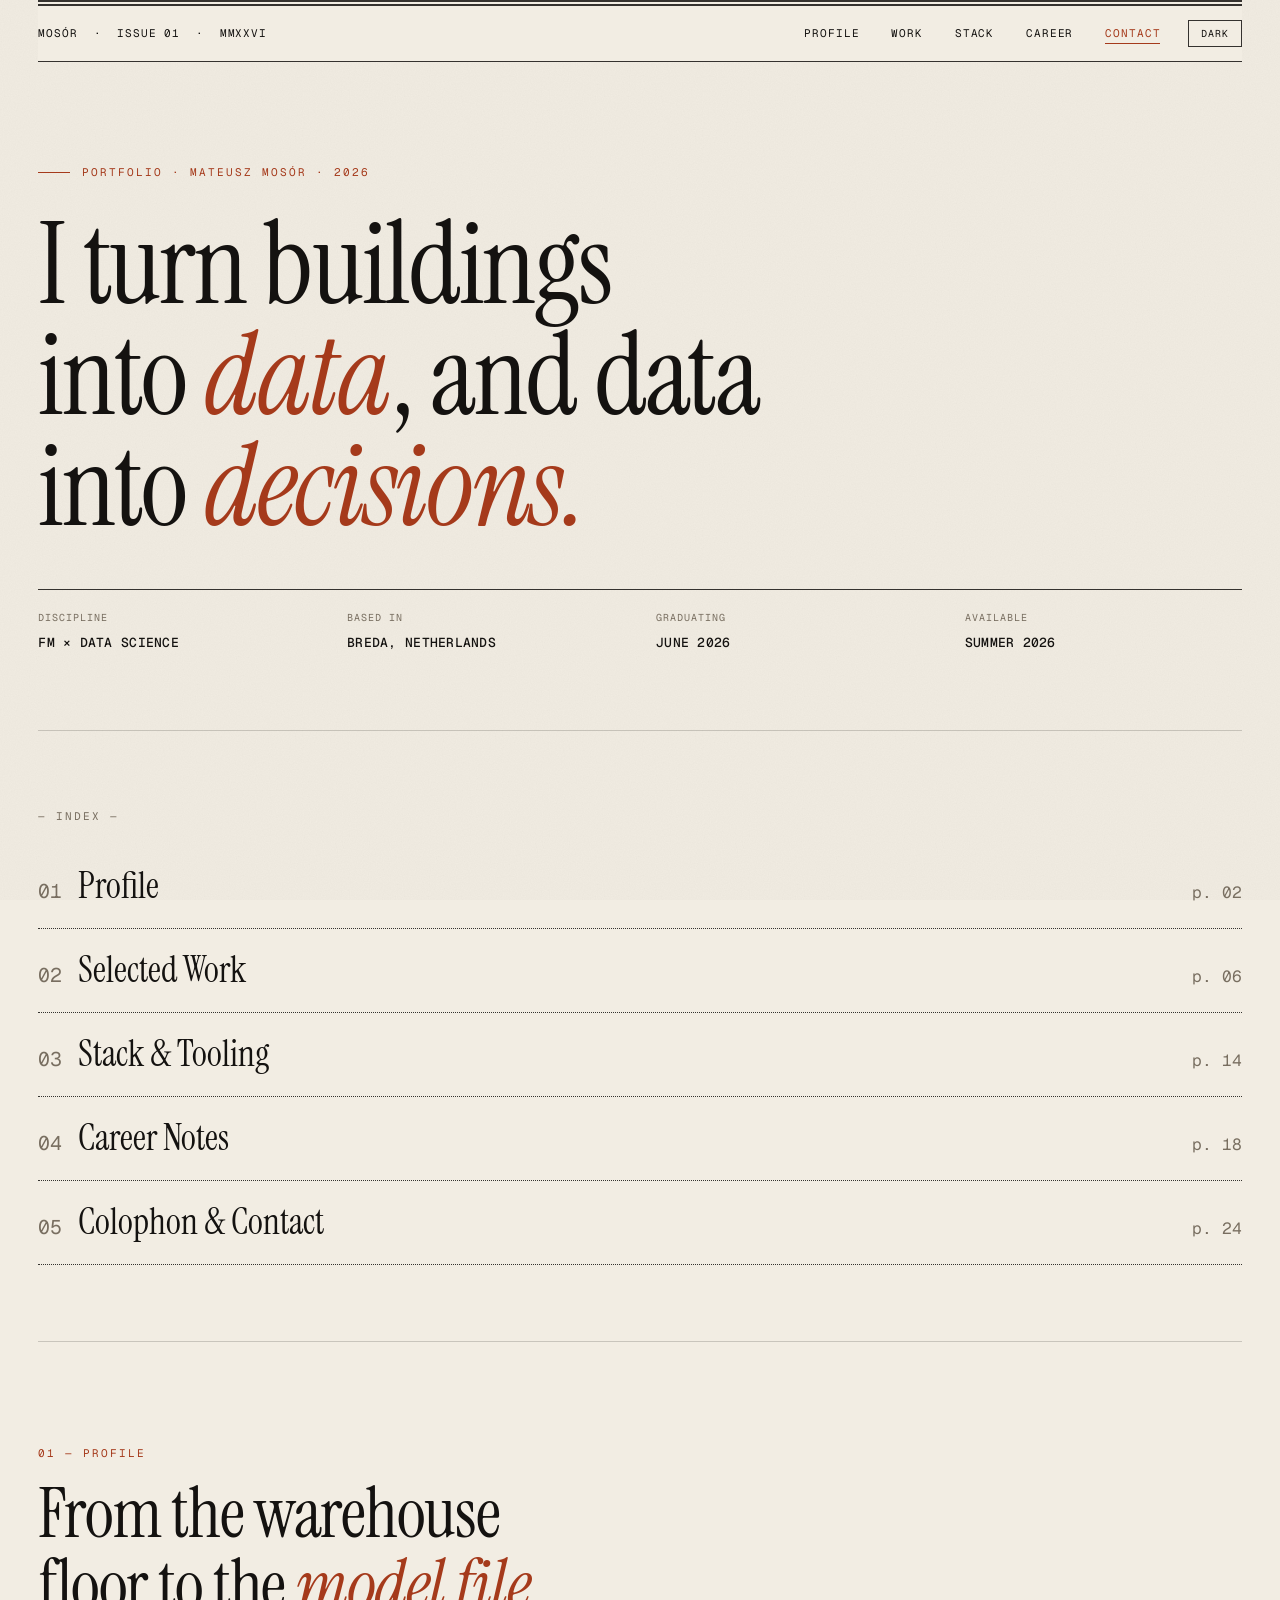
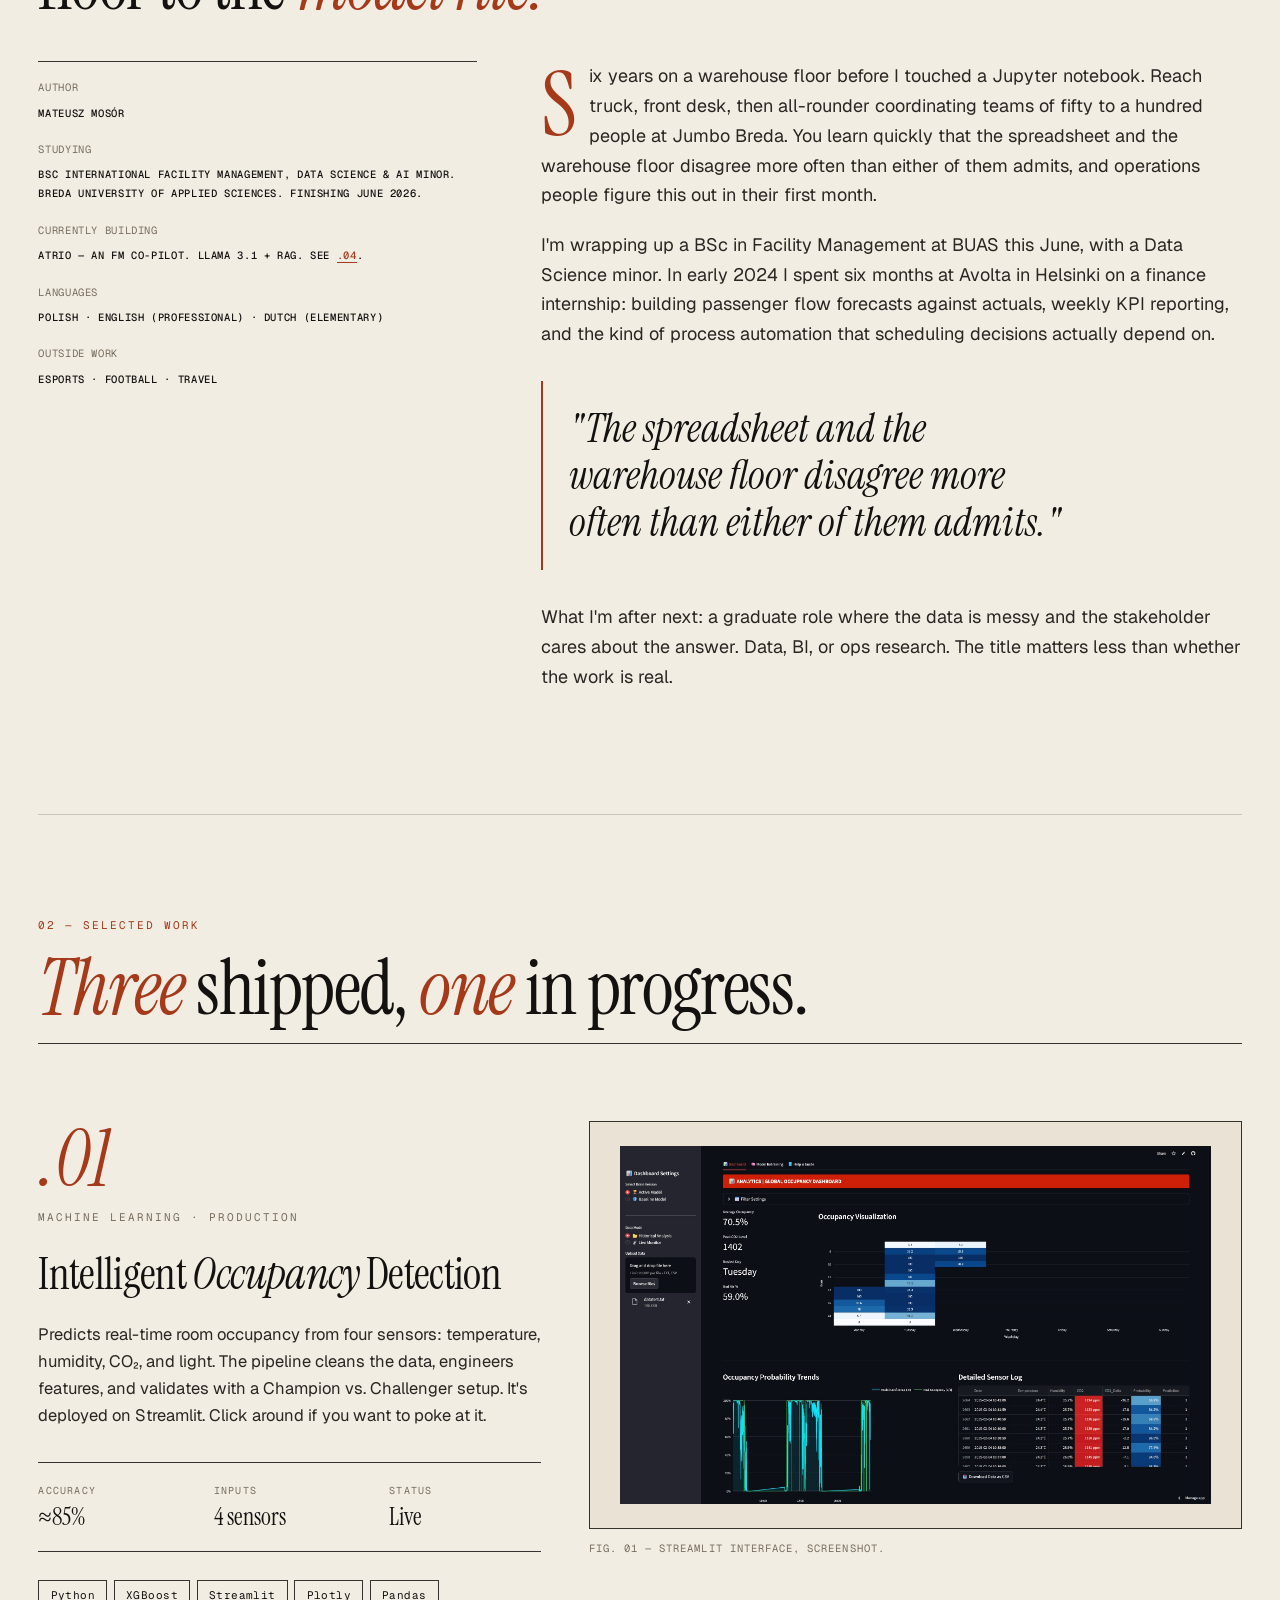
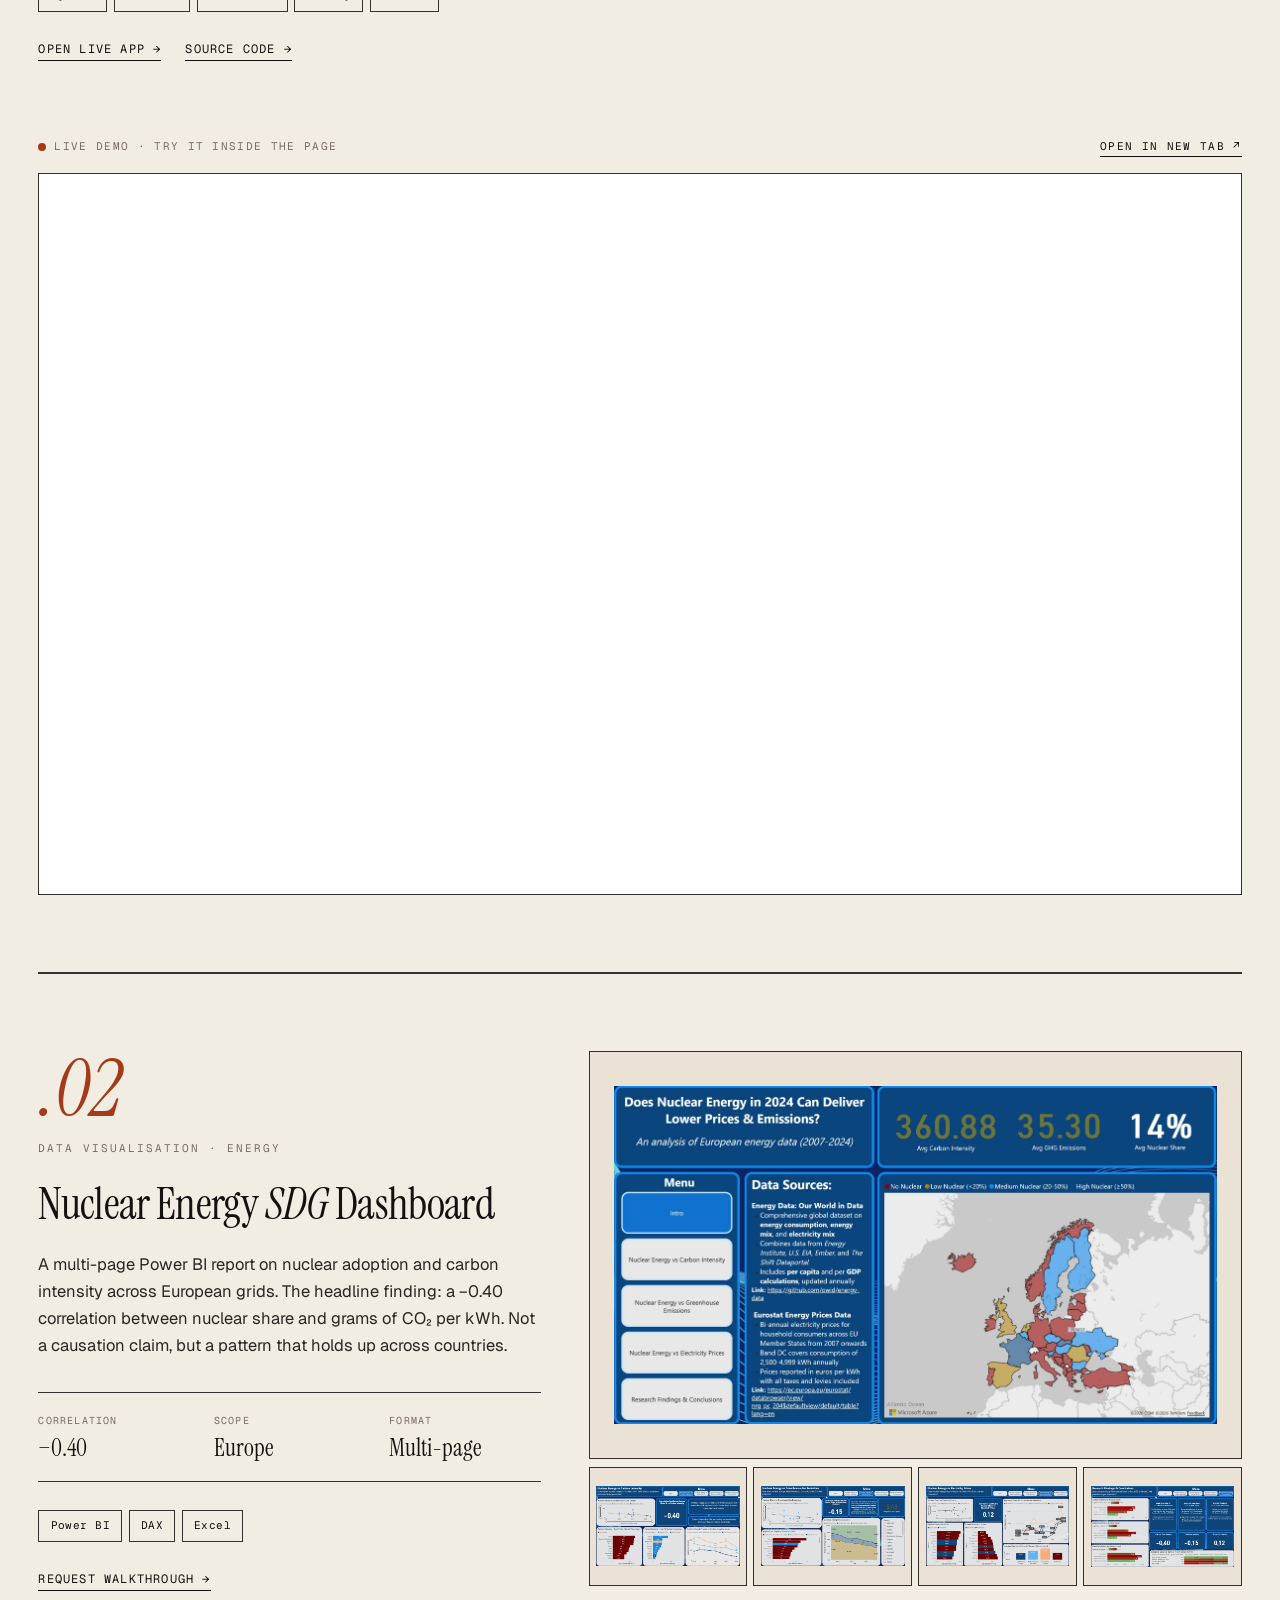
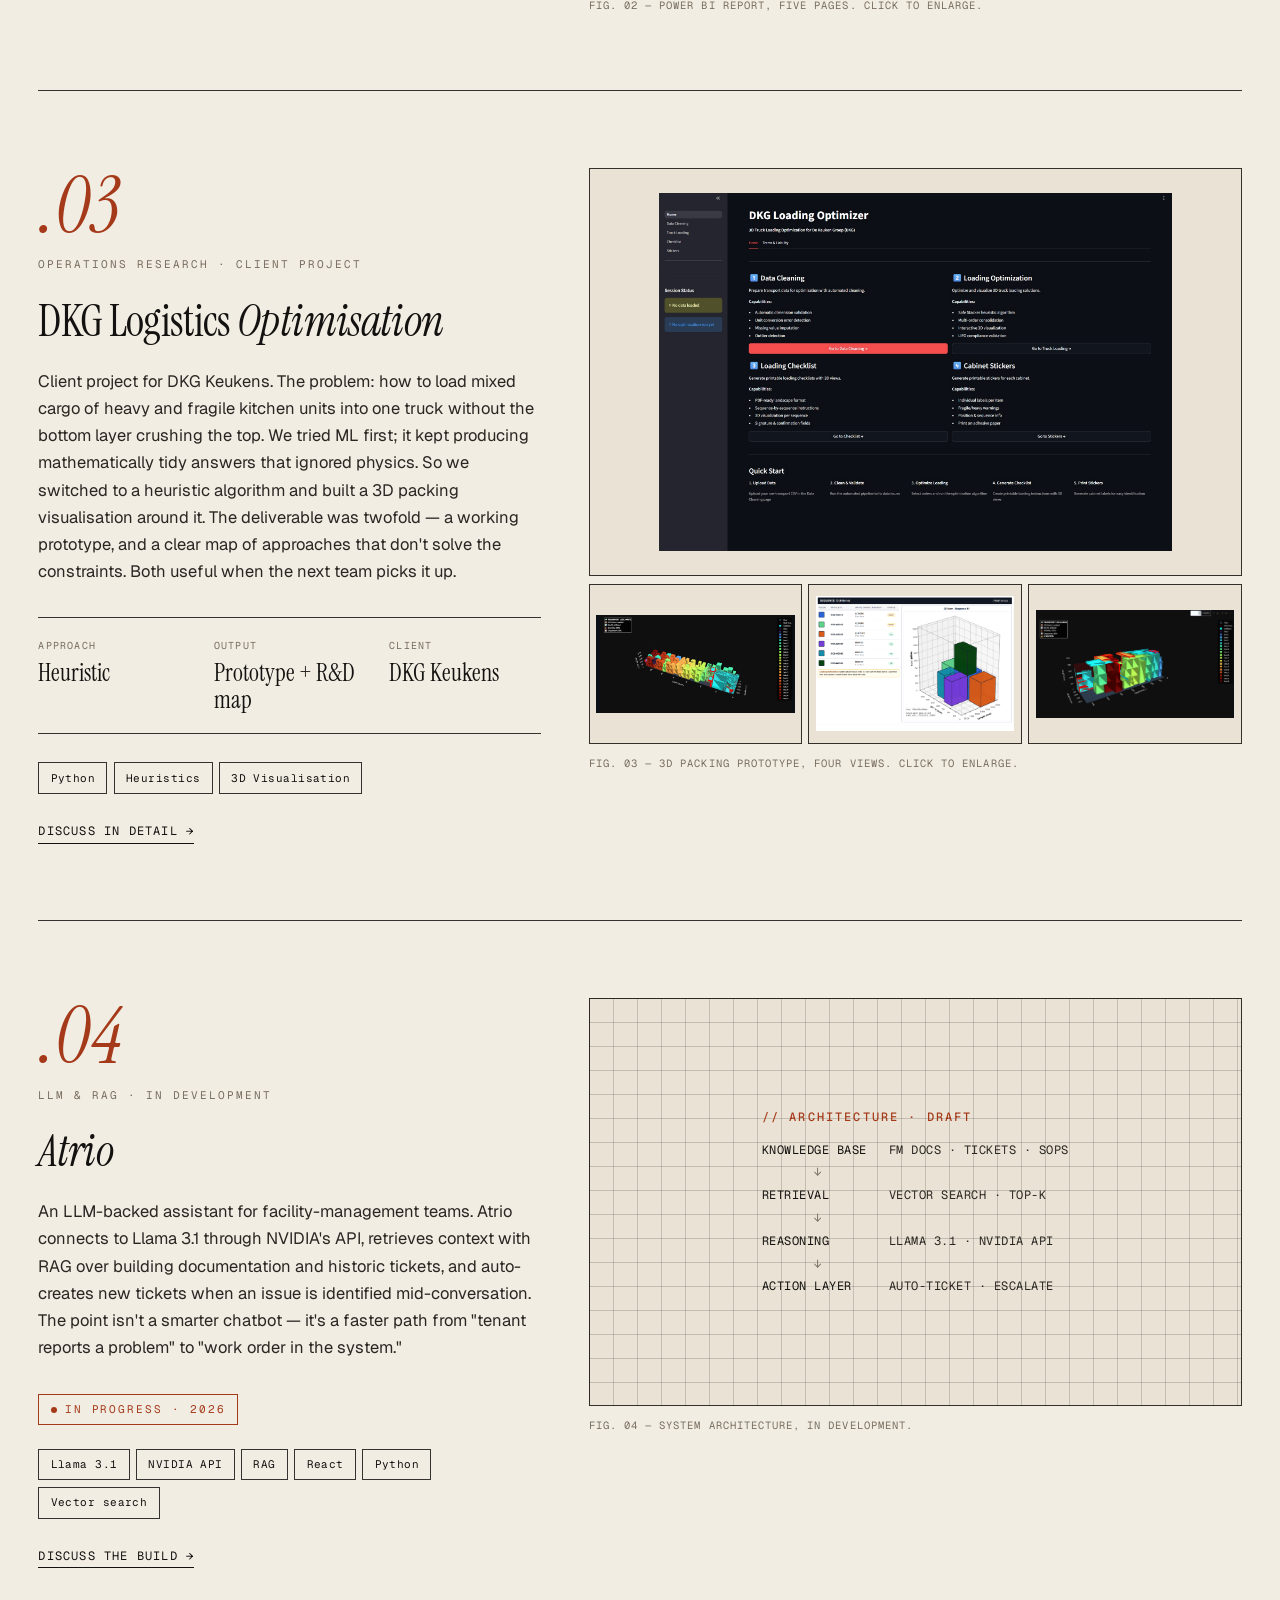
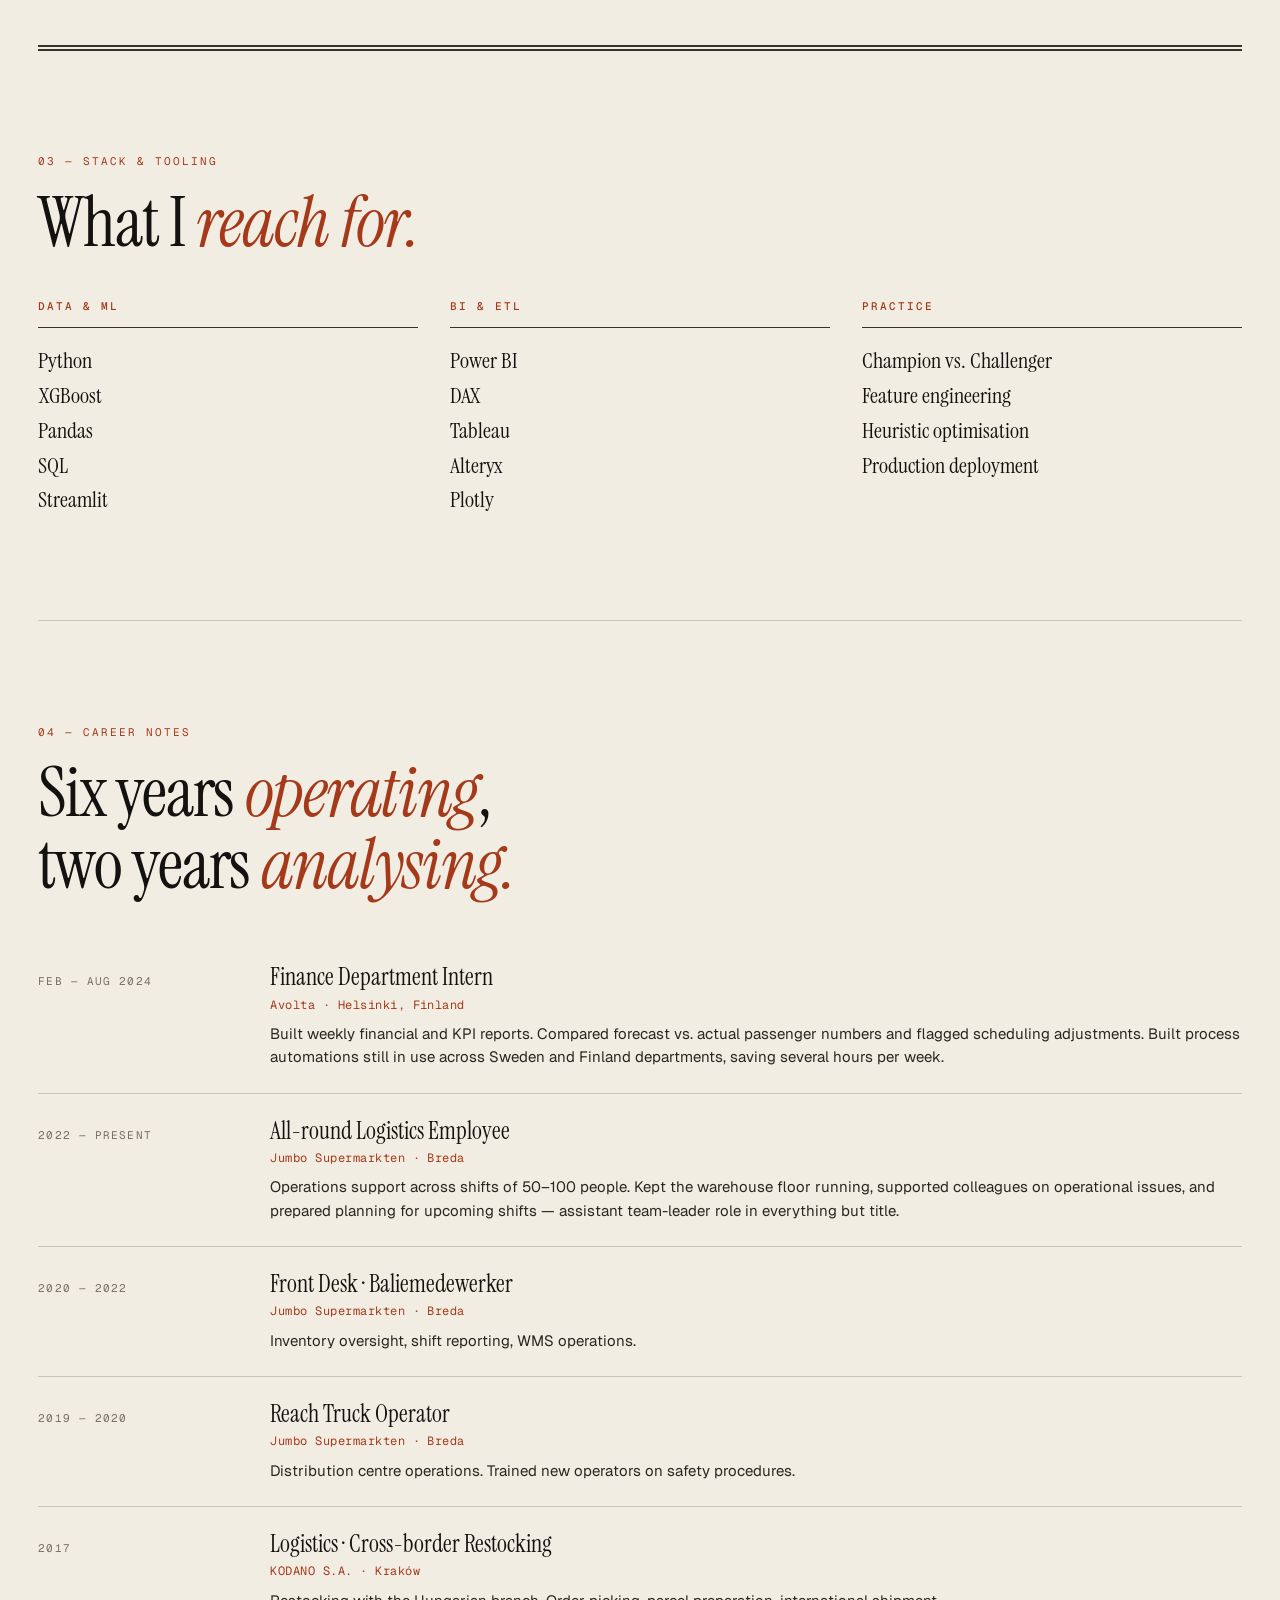
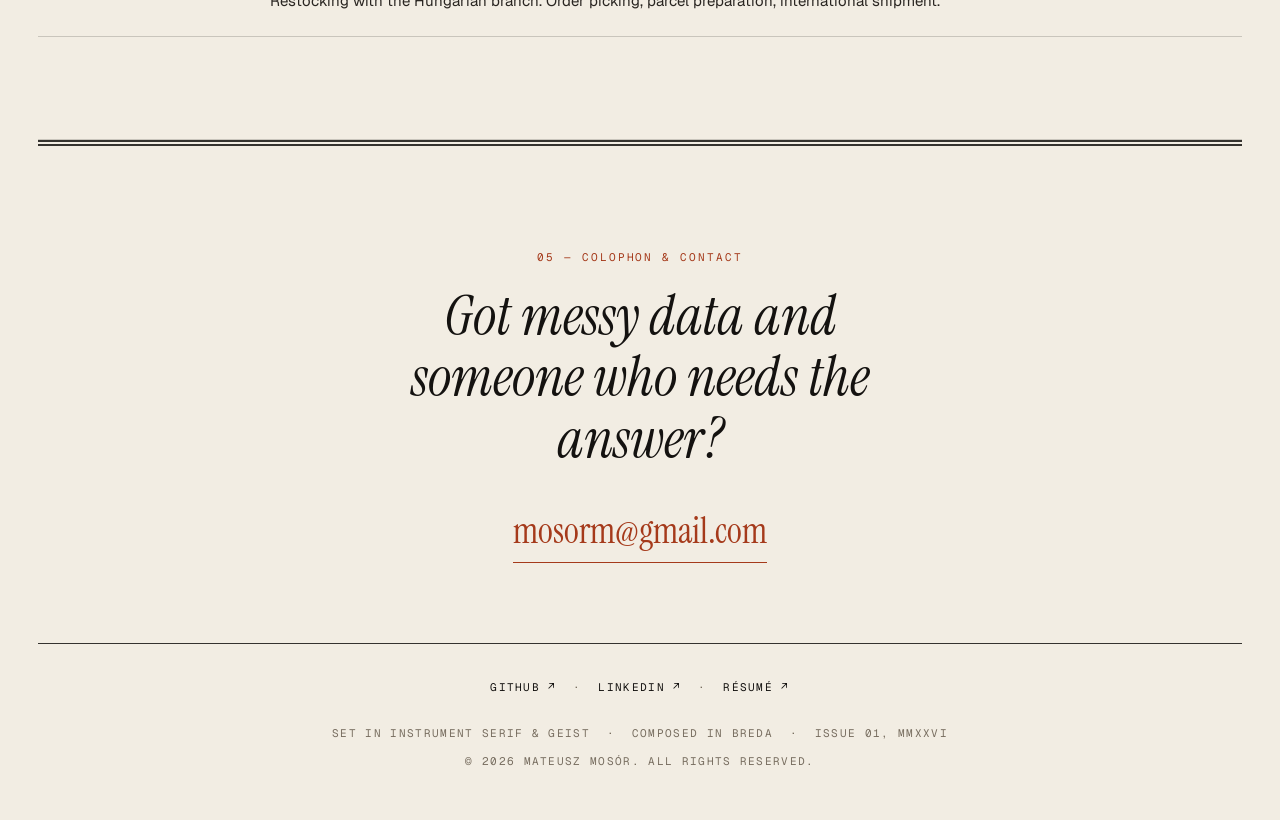
==== commit 5f7a316f: "Update index.html" ====
--- a/index.html
+++ b/index.html
@@ -296,8 +296,26 @@
     color: var(--ink);
     padding: 1.5rem 0 1.5rem 1.75rem;
     margin: 2rem 0;
-    border-left: 2px solid var(--accent);
     max-width: 30ch;
+    position: relative;
+    opacity: 0.45;
+    transition: opacity 1.1s ease;
+  }
+  .pull-quote::before {
+    content: '';
+    position: absolute;
+    left: 0;
+    top: 0;
+    width: 2px;
+    height: 0;
+    background: var(--accent);
+    transition: height 1.3s cubic-bezier(0.4, 0, 0.2, 1);
+  }
+  .pull-quote.in {
+    opacity: 1;
+  }
+  .pull-quote.in::before {
+    height: 100%;
   }
 
   .work-header { padding: clamp(4rem, 8vw, 7rem) 0 1rem; }
@@ -788,7 +806,41 @@
     pointer-events: none;
   }
 
-  /* Hero word stagger reveal */
+  /* === Case image tilt support === */
+  .case-image:not(.case-blueprint) {
+    transition: transform 0.4s cubic-bezier(0.2, 0.8, 0.2, 1);
+    transform-style: preserve-3d;
+    will-change: transform;
+  }
+
+  /* === Stagger reveal for stack and career === */
+  .stack-col,
+  .career-row {
+    opacity: 0;
+    transform: translateY(14px);
+    transition: opacity 0.7s cubic-bezier(0.2, 0.8, 0.2, 1), transform 0.7s cubic-bezier(0.2, 0.8, 0.2, 1);
+  }
+  .stack.in .stack-col,
+  .career.in .career-row {
+    opacity: 1;
+    transform: translateY(0);
+  }
+  .stack.in .stack-col:nth-child(1) { transition-delay: 0.05s; }
+  .stack.in .stack-col:nth-child(2) { transition-delay: 0.18s; }
+  .stack.in .stack-col:nth-child(3) { transition-delay: 0.31s; }
+  .career.in .career-row:nth-child(1) { transition-delay: 0.05s; }
+  .career.in .career-row:nth-child(2) { transition-delay: 0.14s; }
+  .career.in .career-row:nth-child(3) { transition-delay: 0.23s; }
+  .career.in .career-row:nth-child(4) { transition-delay: 0.32s; }
+  .career.in .career-row:nth-child(5) { transition-delay: 0.41s; }
+
+  /* === Reduced motion overrides for new effects === */
+  @media (prefers-reduced-motion: reduce) {
+    .pull-quote { opacity: 1; transition: none; }
+    .pull-quote::before { height: 100%; transition: none; }
+    .stack-col, .career-row { opacity: 1; transform: none; transition: none; }
+    .case-image:not(.case-blueprint) { transform: none !important; }
+  }
   .hero-headline .word {
     display: inline-block;
     opacity: 0;
@@ -896,7 +948,7 @@
         <h3 class="case-headline">Intelligent <em>Occupancy</em> Detection</h3>
         <p class="case-lede">Predicts real-time room occupancy from four sensors: temperature, humidity, CO₂, and light. The pipeline cleans the data, engineers features, and validates with a Champion vs. Challenger setup. It's deployed on Streamlit. Click around if you want to poke at it.</p>
         <div class="case-metrics">
-          <div><div class="case-metric-label">Accuracy</div><div class="case-metric-value">≈85%</div></div>
+          <div><div class="case-metric-label">Accuracy</div><div class="case-metric-value" data-count="85" data-prefix="≈" data-suffix="%">≈85%</div></div>
           <div><div class="case-metric-label">Inputs</div><div class="case-metric-value">4 sensors</div></div>
           <div><div class="case-metric-label">Status</div><div class="case-metric-value">Live</div></div>
         </div>
@@ -936,7 +988,7 @@
         <h3 class="case-headline">Nuclear Energy <em>SDG</em> Dashboard</h3>
         <p class="case-lede">A multi-page Power BI report on nuclear adoption and carbon intensity across European grids. The headline finding: a −0.40 correlation between nuclear share and grams of CO₂ per kWh. Not a causation claim, but a pattern that holds up across countries.</p>
         <div class="case-metrics">
-          <div><div class="case-metric-label">Correlation</div><div class="case-metric-value">−0.40</div></div>
+          <div><div class="case-metric-label">Correlation</div><div class="case-metric-value" data-count="-0.40" data-decimals="2">−0.40</div></div>
           <div><div class="case-metric-label">Scope</div><div class="case-metric-value">Europe</div></div>
           <div><div class="case-metric-label">Format</div><div class="case-metric-value">Multi-page</div></div>
         </div>
@@ -996,7 +1048,7 @@
         <p class="case-lede">An LLM-backed assistant for facility-management teams. Atrio connects to Llama 3.1 through NVIDIA's API, retrieves context with RAG over building documentation and historic tickets, and auto-creates new tickets when an issue is identified mid-conversation. The point isn't a smarter chatbot — it's a faster path from "tenant reports a problem" to "work order in the system."</p>
         <div class="case-status">In progress · 2026</div>
         <div class="case-stack">
-          <span>Llama 3.1</span><span>NVIDIA API</span><span>RAG</span><span>Python</span><span>Vector search</span>
+          <span>Llama 3.1</span><span>NVIDIA API</span><span>RAG</span><span>React</span><span>Python</span><span>Vector search</span>
         </div>
         <div class="case-actions">
           <a href="#contact">Discuss the build</a>
@@ -1228,6 +1280,86 @@
     }, { passive: true });
   })();
 
+  // === Pull-quote ink-draw reveal ===
+  (function pullQuoteReveal() {
+    const quotes = document.querySelectorAll('.pull-quote');
+    if (!quotes.length) return;
+    const io = new IntersectionObserver((entries) => {
+      entries.forEach(en => {
+        if (en.isIntersecting) {
+          en.target.classList.add('in');
+          io.unobserve(en.target);
+        }
+      });
+    }, { threshold: 0.55 });
+    quotes.forEach(q => io.observe(q));
+  })();
+
+  // === Counter animation for case metrics ===
+  (function counterAnimation() {
+    const easeOutCubic = (t) => 1 - Math.pow(1 - t, 3);
+    const animate = (el) => {
+      if (el.dataset.counted) return;
+      el.dataset.counted = '1';
+      const target = parseFloat(el.dataset.count);
+      const decimals = parseInt(el.dataset.decimals || '0', 10);
+      const prefix = el.dataset.prefix || '';
+      const suffix = el.dataset.suffix || '';
+      const duration = 1300;
+      const start = performance.now();
+      const isNeg = target < 0;
+      const absTarget = Math.abs(target);
+      const step = (now) => {
+        const elapsed = now - start;
+        const progress = Math.min(elapsed / duration, 1);
+        const eased = easeOutCubic(progress);
+        const current = absTarget * eased;
+        const formatted = current.toFixed(decimals);
+        el.textContent = prefix + (isNeg ? '−' : '') + formatted + suffix;
+        if (progress < 1) requestAnimationFrame(step);
+        else el.textContent = prefix + (isNeg ? '−' : '') + absTarget.toFixed(decimals) + suffix;
+      };
+      requestAnimationFrame(step);
+    };
+    const counters = document.querySelectorAll('[data-count]');
+    if (!counters.length) return;
+    const io = new IntersectionObserver((entries) => {
+      entries.forEach(en => {
+        if (en.isIntersecting) {
+          animate(en.target);
+          io.unobserve(en.target);
+        }
+      });
+    }, { threshold: 0.4 });
+    counters.forEach(c => io.observe(c));
+  })();
+
+  // === Cursor tilt on case images ===
+  (function cursorTilt() {
+    if (window.matchMedia('(hover: none)').matches) return;
+    const tiltMax = 2.5;
+    document.querySelectorAll('.case-image:not(.case-blueprint)').forEach(el => {
+      let raf = null;
+      el.addEventListener('mousemove', (e) => {
+        const rect = el.getBoundingClientRect();
+        const x = (e.clientX - rect.left) / rect.width - 0.5;
+        const y = (e.clientY - rect.top) / rect.height - 0.5;
+        const rotateY = x * (tiltMax * 2);
+        const rotateX = -y * (tiltMax * 2);
+        if (raf) cancelAnimationFrame(raf);
+        raf = requestAnimationFrame(() => {
+          el.style.transform = `perspective(1100px) rotateX(${rotateX}deg) rotateY(${rotateY}deg)`;
+        });
+      });
+      el.addEventListener('mouseleave', () => {
+        if (raf) cancelAnimationFrame(raf);
+        raf = requestAnimationFrame(() => {
+          el.style.transform = '';
+        });
+      });
+    });
+  })();
+
   // === Lightbox / gallery ===
   (function lightbox() {
     const lb = document.querySelector('.lightbox');
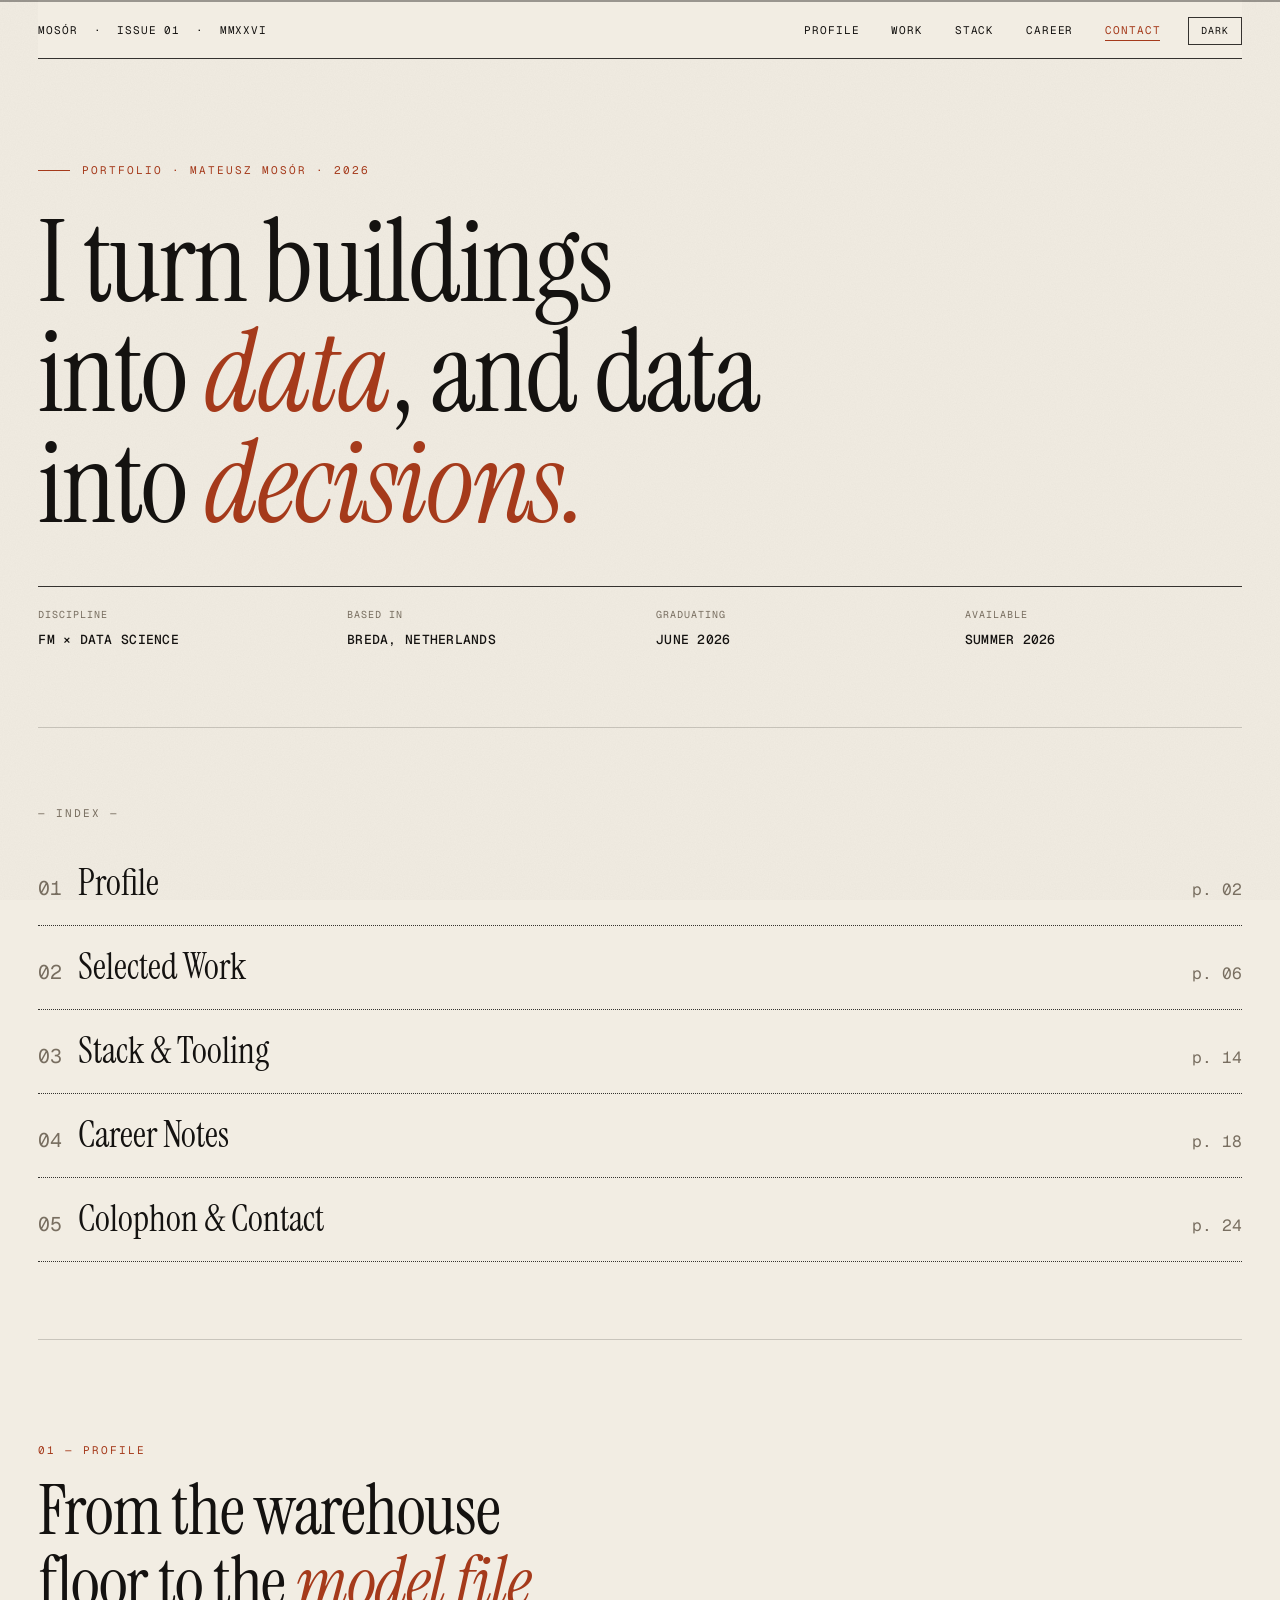
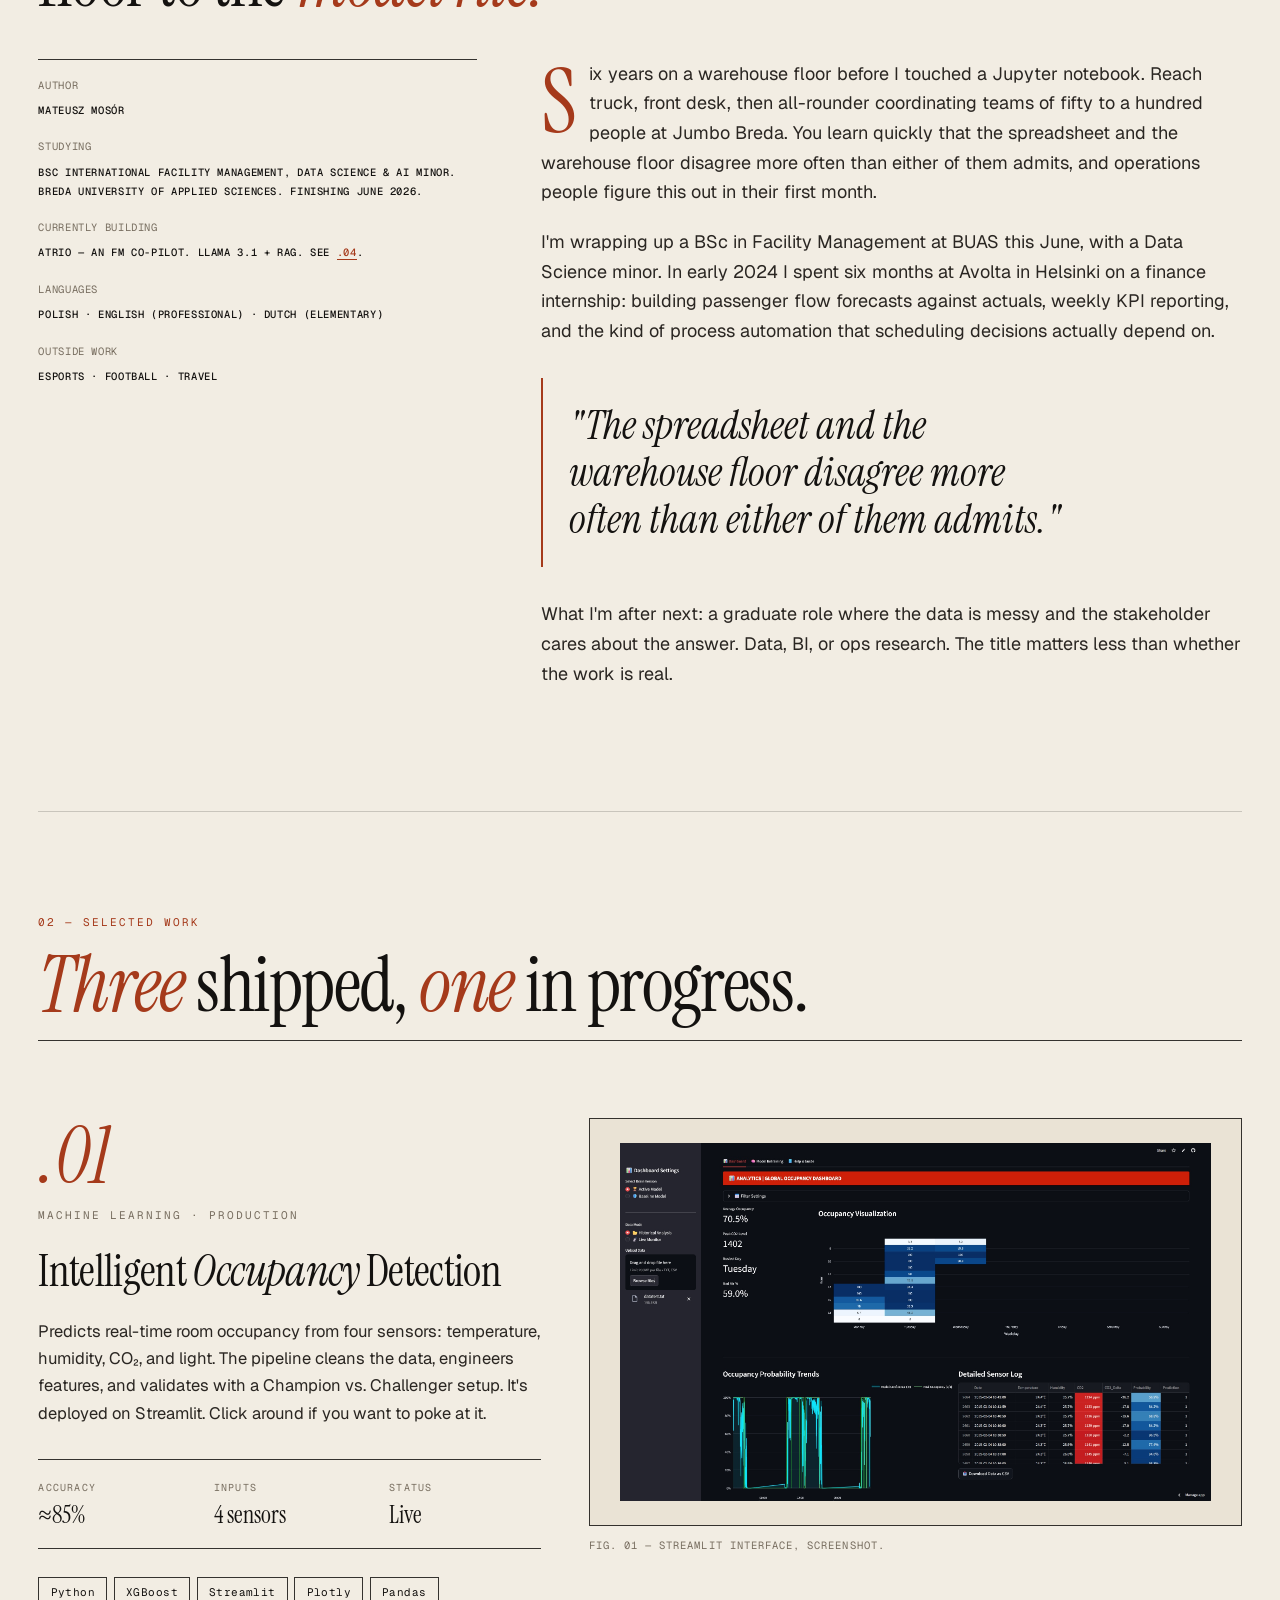
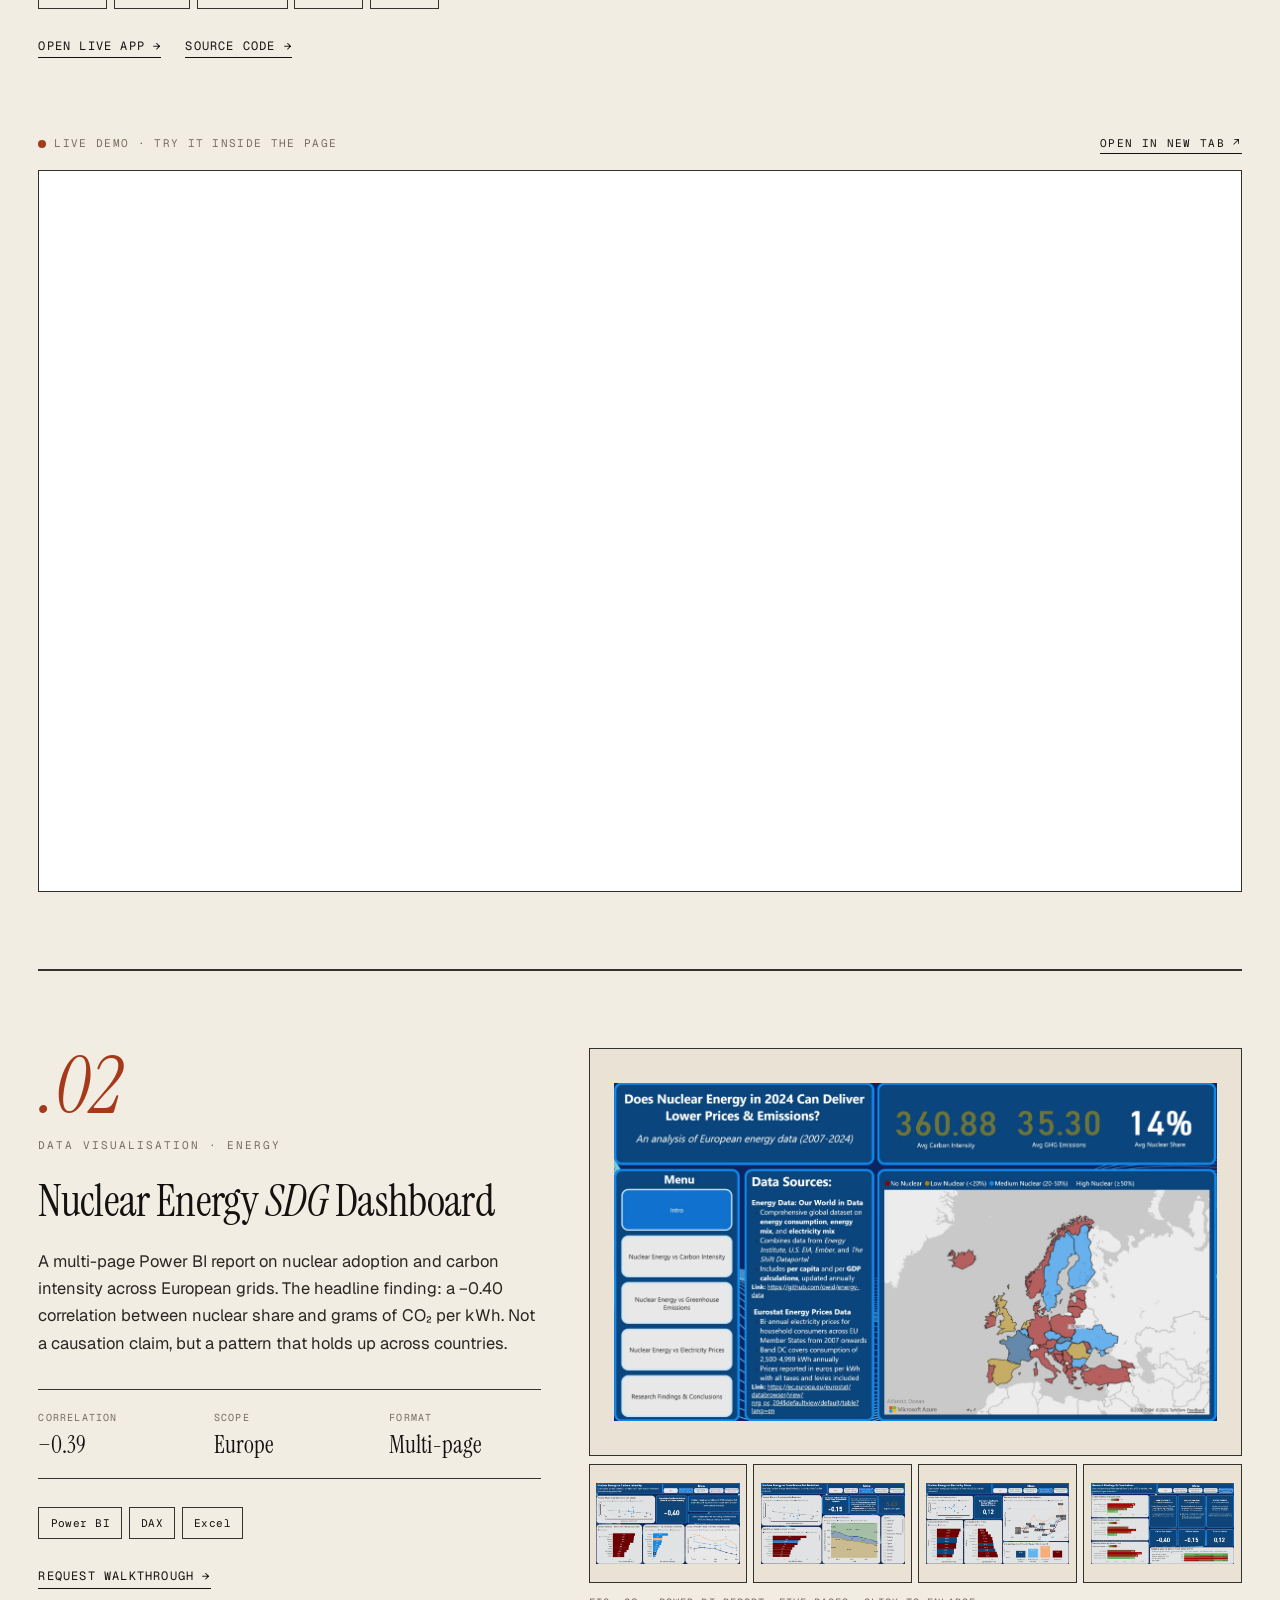
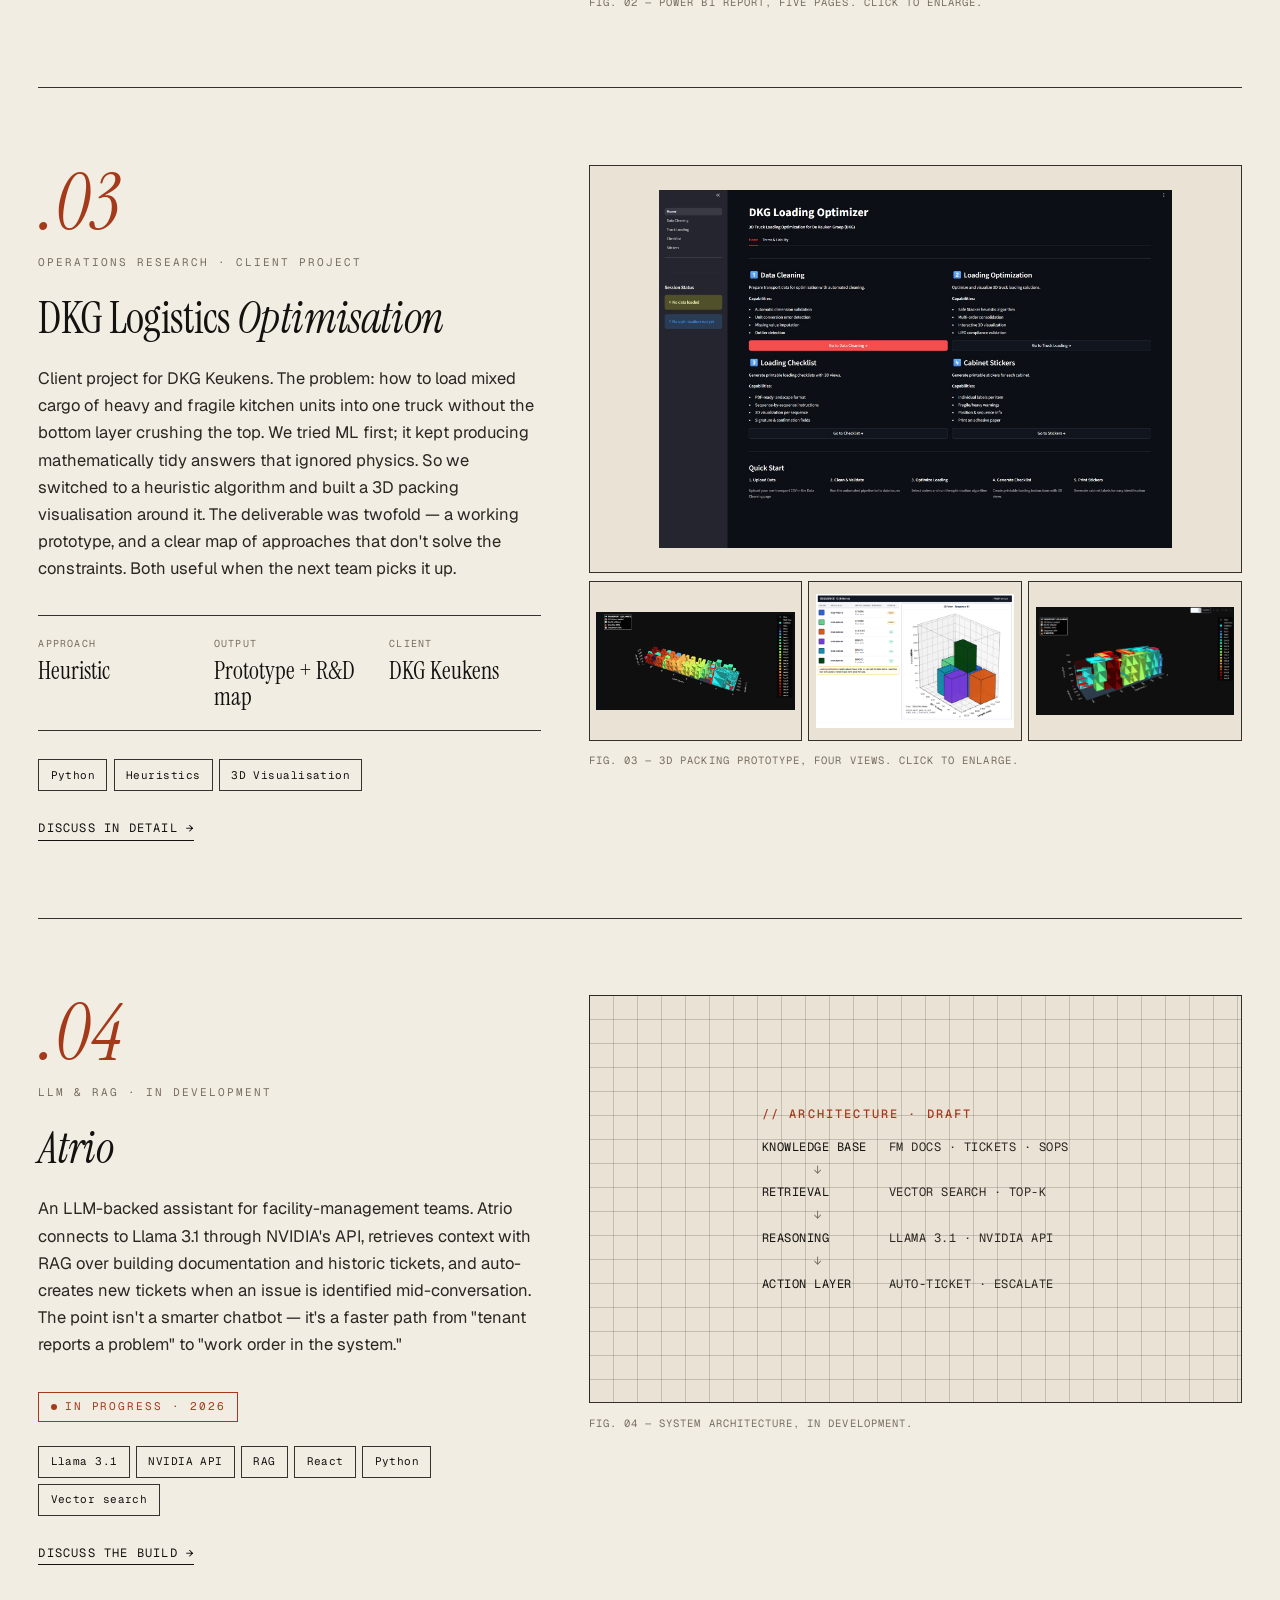
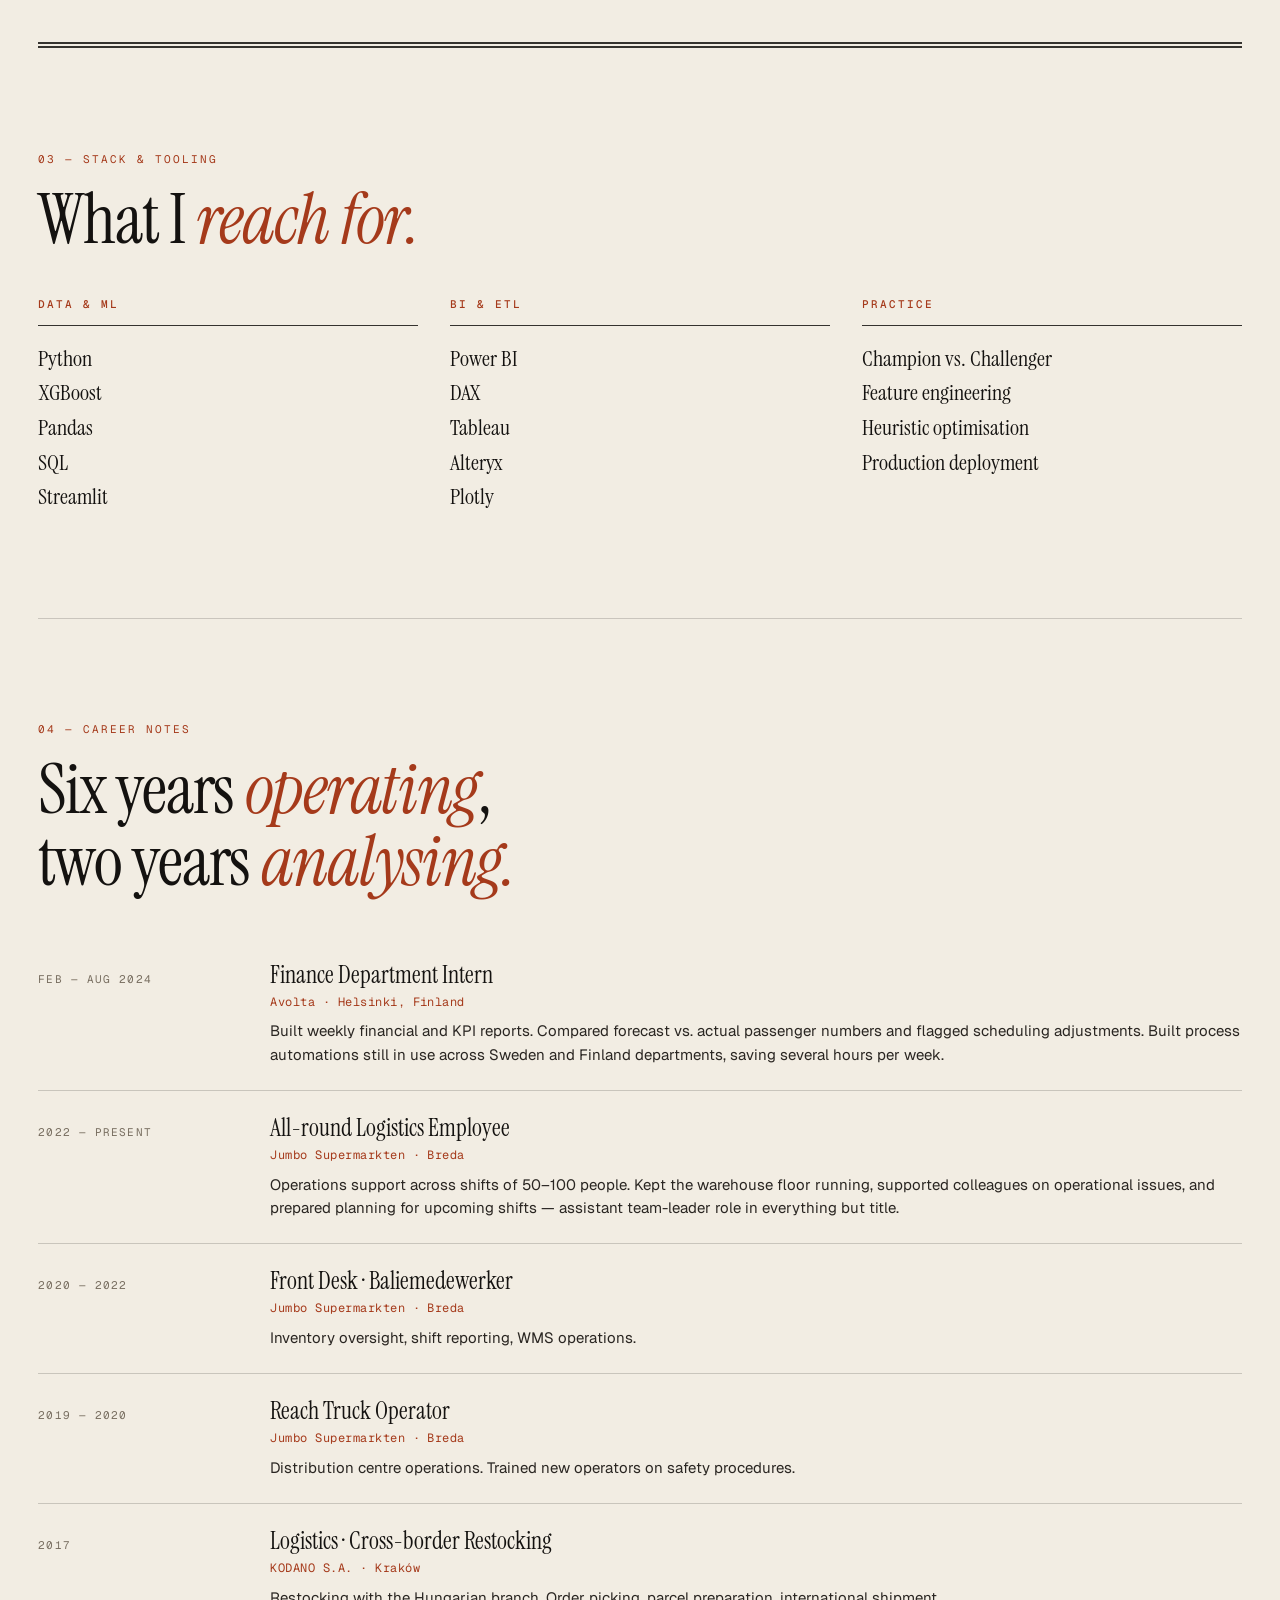
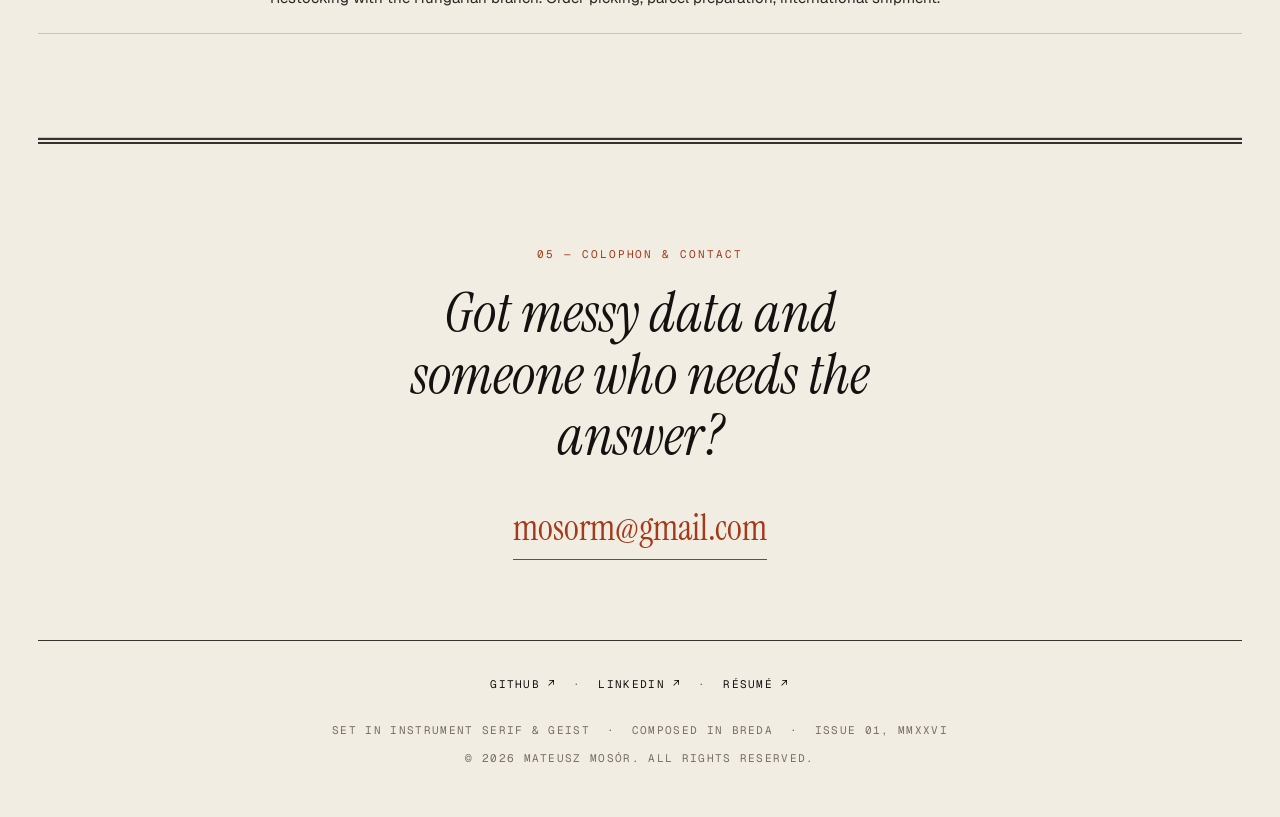
==== commit c274f9f6: "Update index.html" ====
--- a/index.html
+++ b/index.html
@@ -75,18 +75,16 @@
     top: 0;
     background: var(--bg);
     z-index: 50;
-    border-top: 6px double var(--rule-strong);
     border-bottom: 1px solid var(--rule-strong);
-    padding: 0.85rem 0;
+    padding: 1.05rem 0 0.85rem;
     font-family: var(--font-mono);
     font-size: 11px;
     letter-spacing: 0.08em;
     text-transform: uppercase;
-    transition: padding 0.35s ease, border-top-width 0.35s ease;
+    transition: padding 0.35s ease;
   }
   .masthead.compact {
-    padding: 0.45rem 0;
-    border-top-width: 3px;
+    padding: 0.55rem 0 0.45rem;
   }
   .masthead-row { display: flex; justify-content: space-between; align-items: center; flex-wrap: wrap; gap: 1rem; }
   .masthead-nav-wrap { display: flex; align-items: center; gap: 1.75rem; }
@@ -793,17 +791,23 @@
   .reveal { opacity: 0; transform: translateY(20px); transition: opacity .9s ease, transform .9s ease; }
   .reveal.in { opacity: 1; transform: translateY(0); }
 
-  /* Progress bar */
+  /* Progress bar — replaces masthead top border, acts as both static frame and scroll indicator */
   .progress-bar {
     position: fixed;
     top: 0;
     left: 0;
+    right: 0;
+    height: 2px;
+    background: rgba(20, 18, 16, 0.4);
+    z-index: 100;
+    pointer-events: none;
+  }
+  body.dark .progress-bar { background: rgba(232, 221, 200, 0.3); }
+  .progress-bar-fill {
+    height: 100%;
     width: 0%;
-    height: 2px;
     background: var(--accent);
-    z-index: 100;
     transition: width 0.08s linear;
-    pointer-events: none;
   }
 
   /* === Case image tilt support === */
@@ -863,7 +867,7 @@
 </style>
 </head>
 <body>
-<div class="progress-bar" aria-hidden="true"></div>
+<div class="progress-bar" aria-hidden="true"><div class="progress-bar-fill"></div></div>
 <div class="lightbox" role="dialog" aria-hidden="true" aria-label="Image viewer">
   <button class="lightbox-btn lb-close" type="button" aria-label="Close">×</button>
   <button class="lightbox-btn lb-prev" type="button" aria-label="Previous image">‹</button>
@@ -1190,7 +1194,7 @@
   sections.forEach(s => spyIo.observe(s));
 
   // === Progress bar + compact masthead ===
-  const bar = document.querySelector('.progress-bar');
+  const bar = document.querySelector('.progress-bar-fill');
   const masthead = document.querySelector('.masthead');
   let ticking = false;
   function onScroll() {
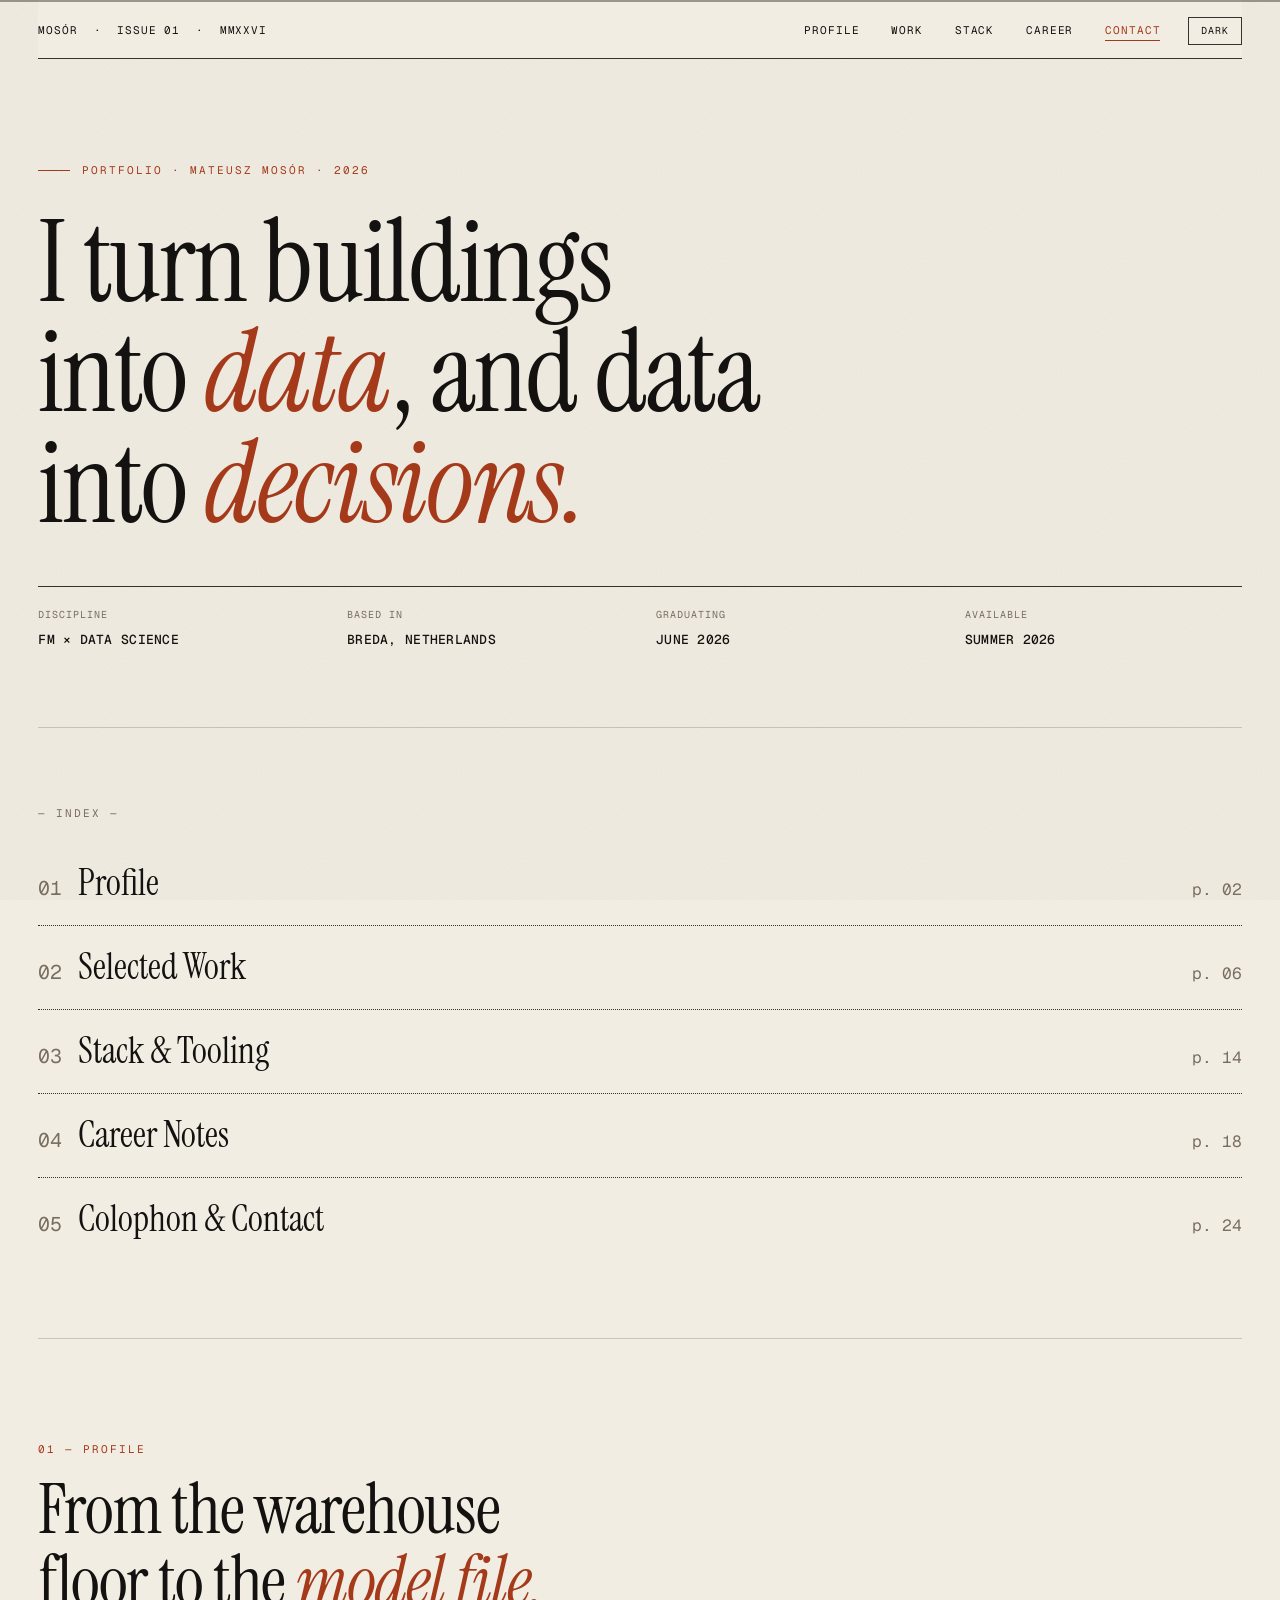
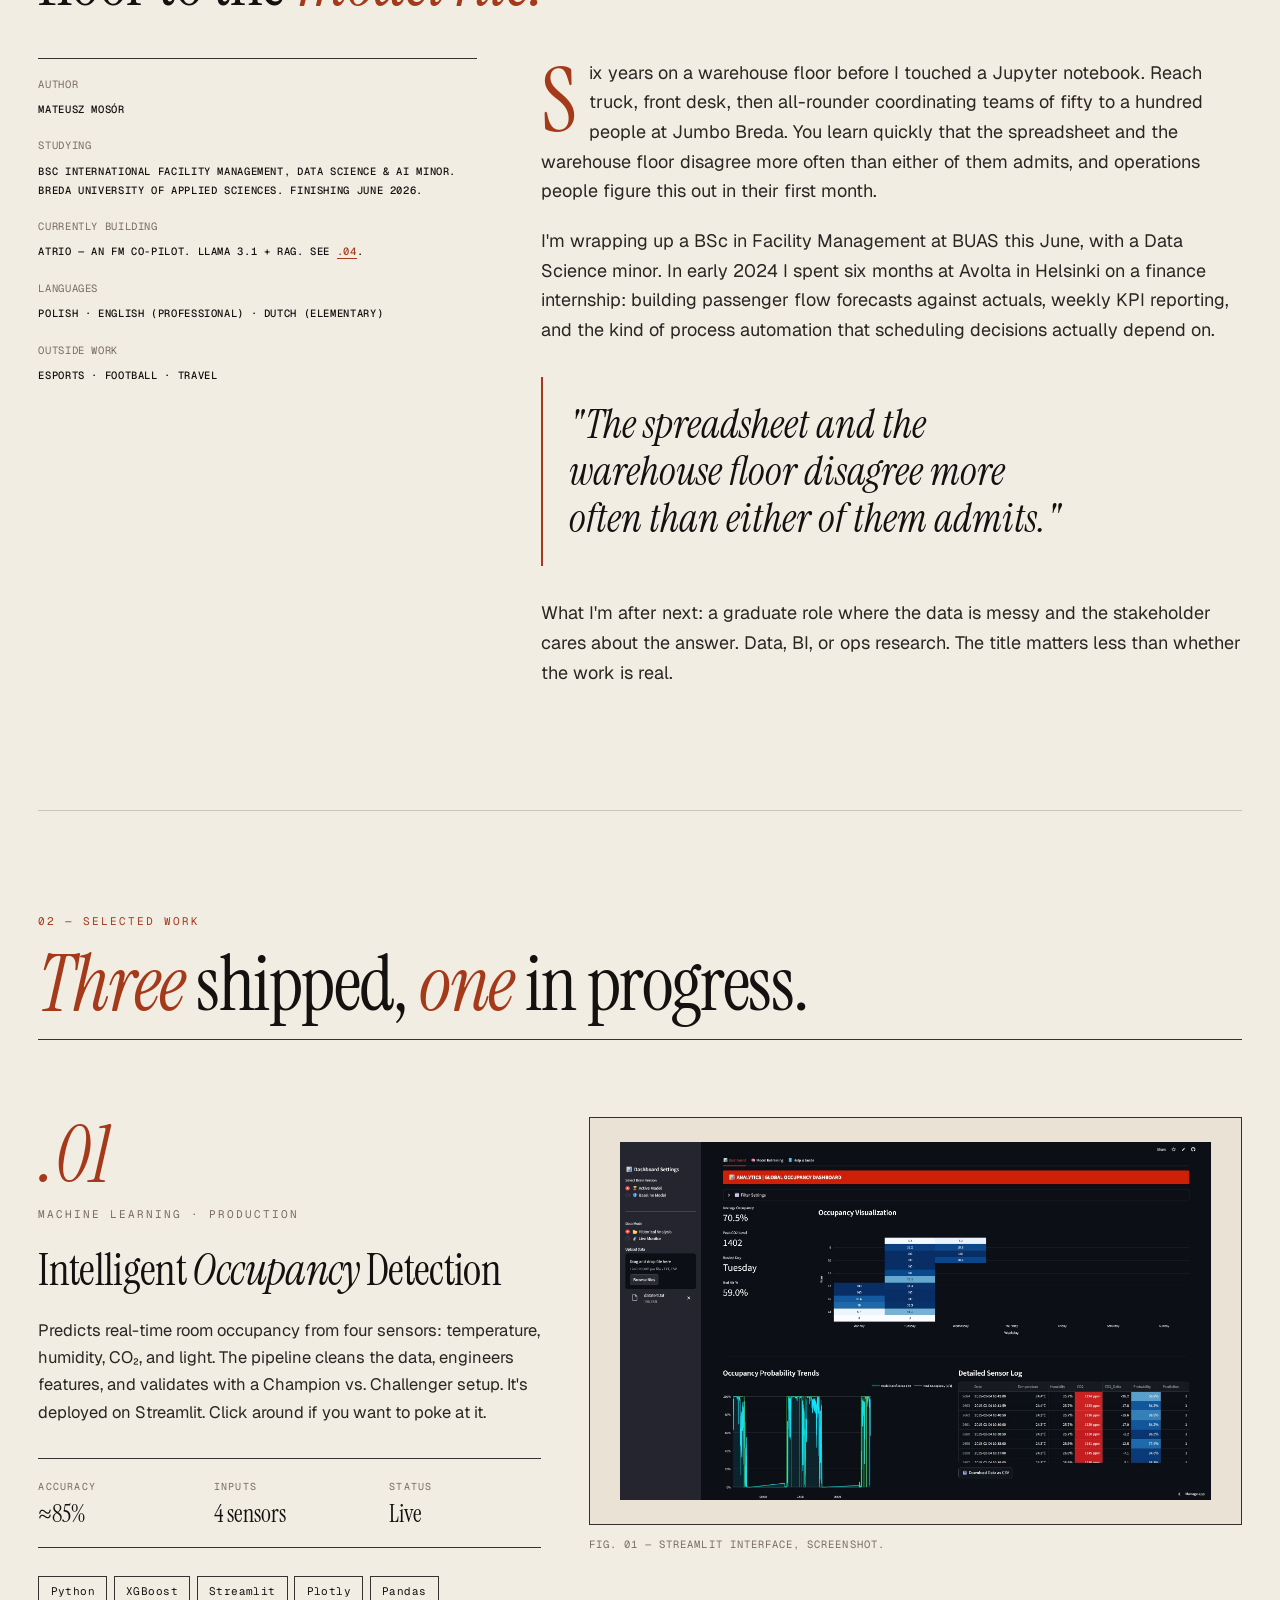
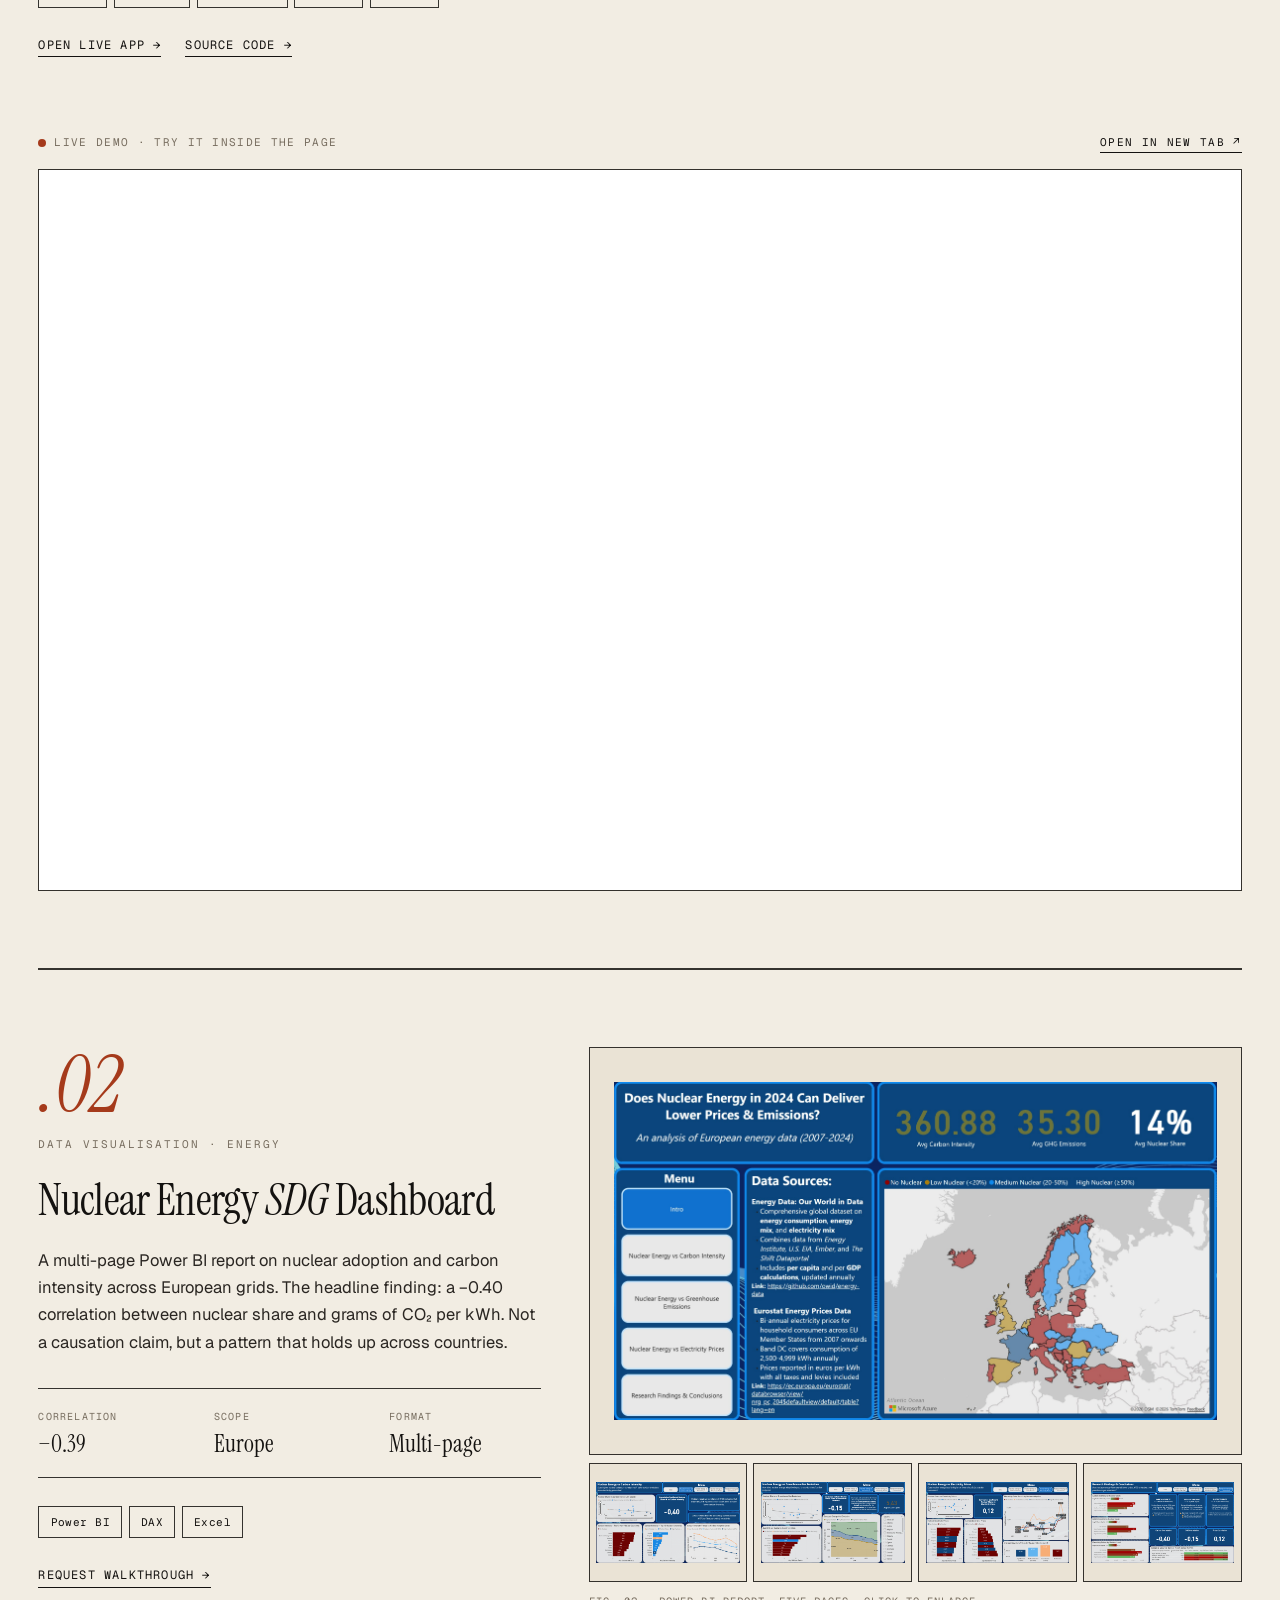
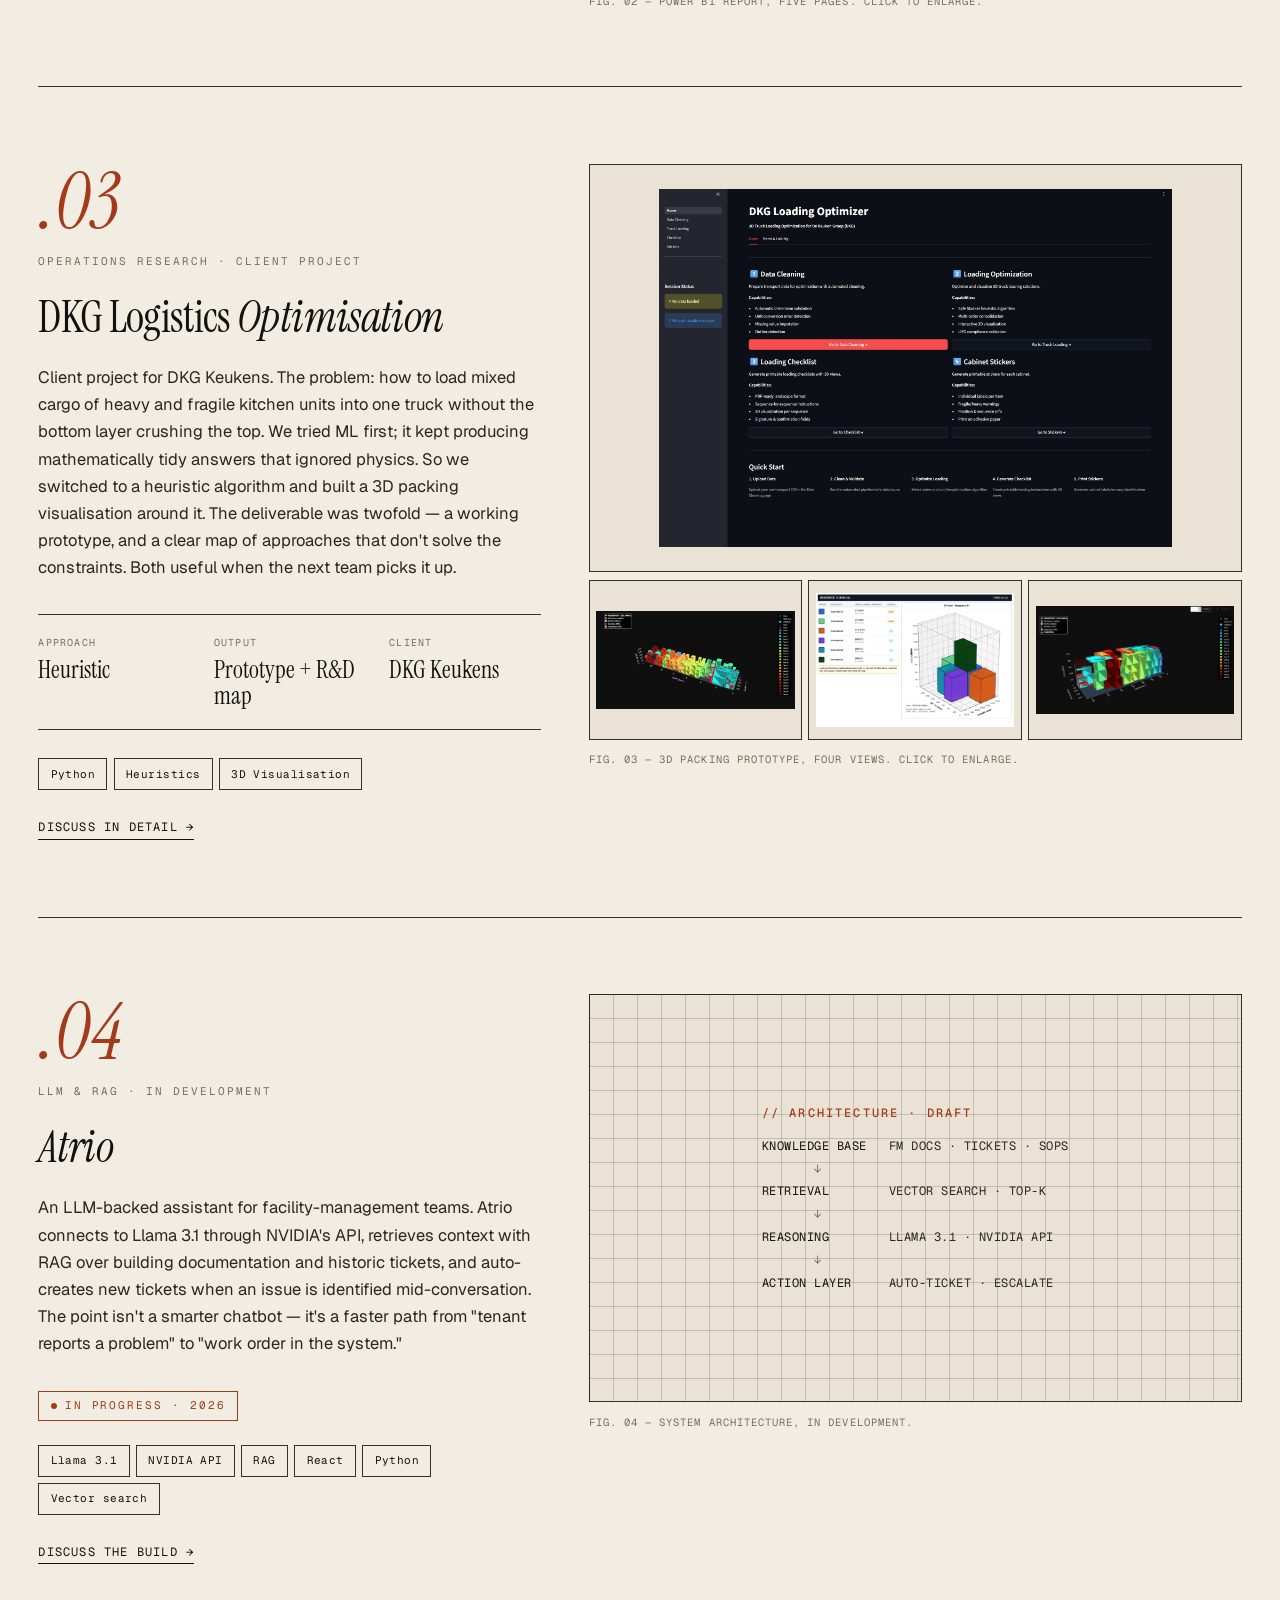
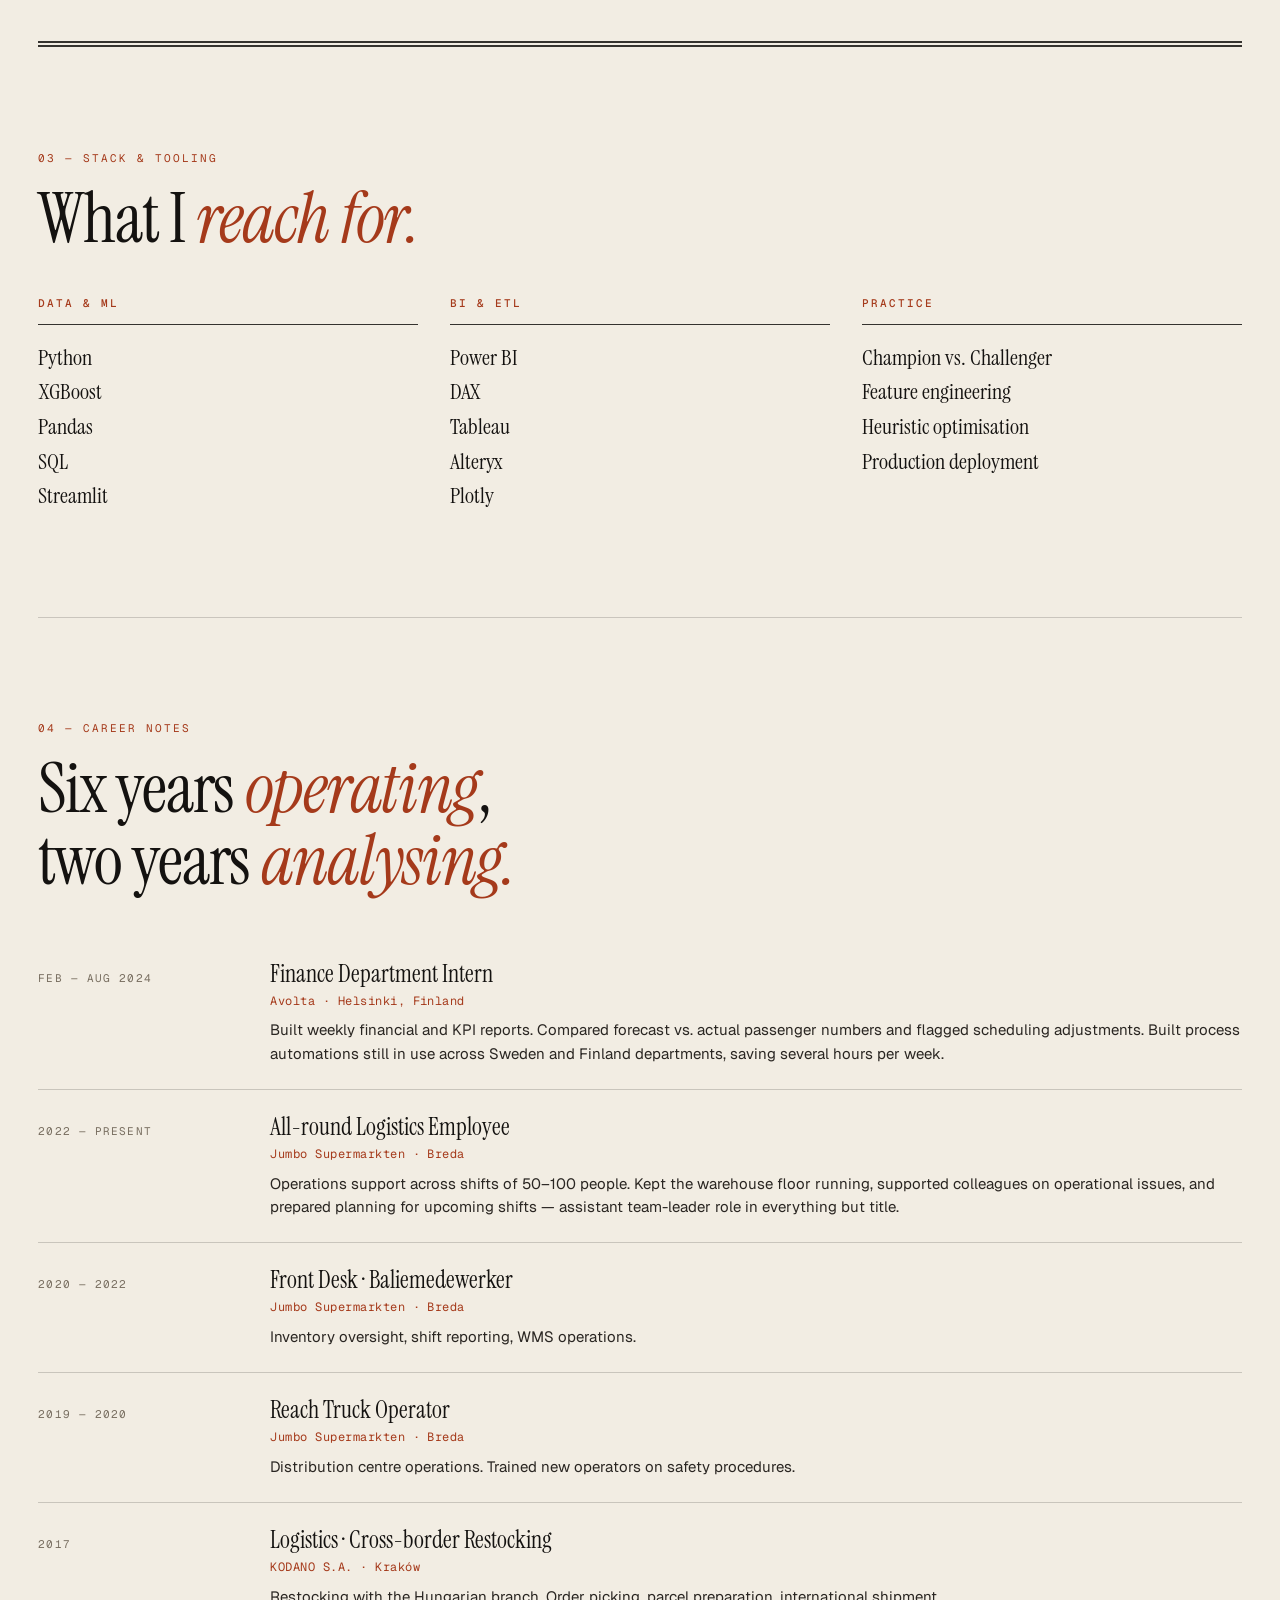
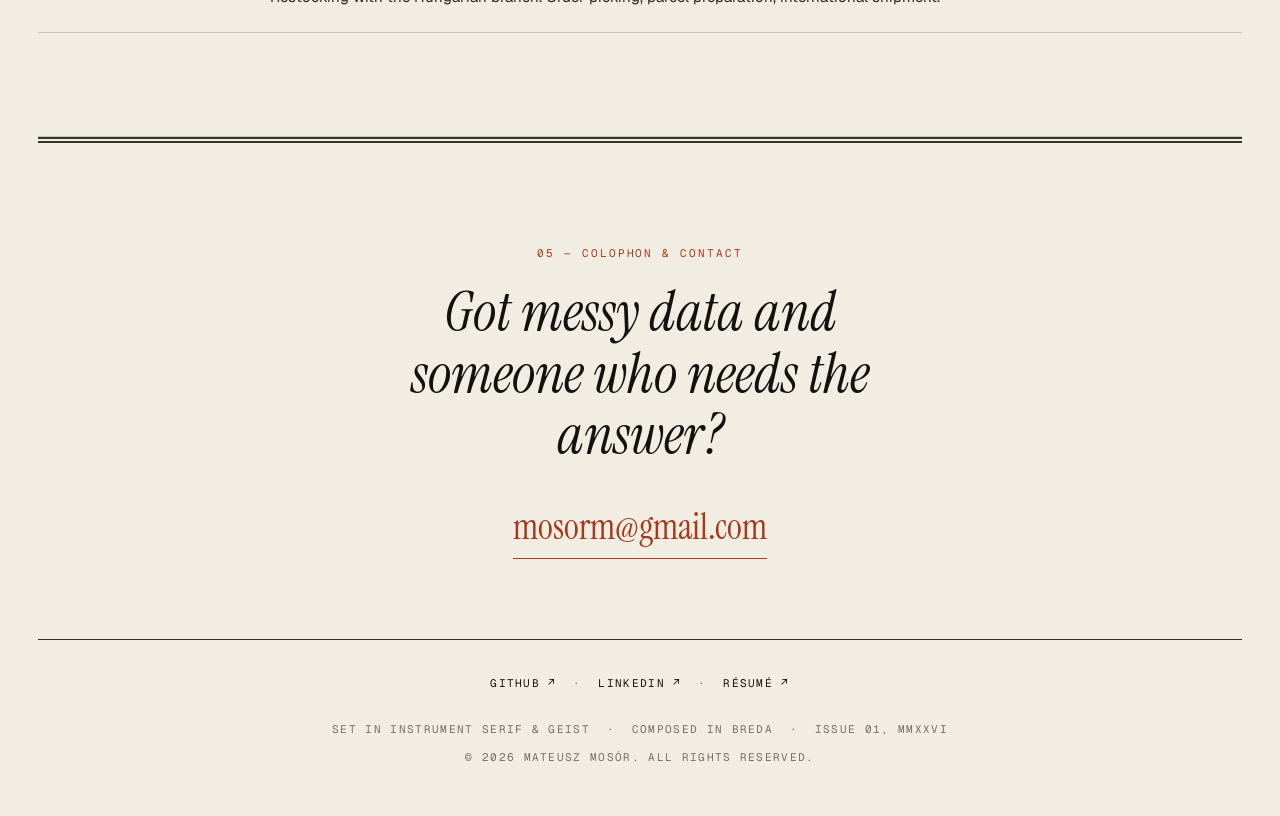
==== commit 35895d16: "Update index.html" ====
--- a/index.html
+++ b/index.html
@@ -213,6 +213,7 @@
     font-family: var(--font-display);
     font-size: clamp(1.4rem, 3vw, 2.25rem);
   }
+  .contents-list li:last-child { border-bottom: none; }
   .contents-list a {
     color: var(--ink);
     text-decoration: none;
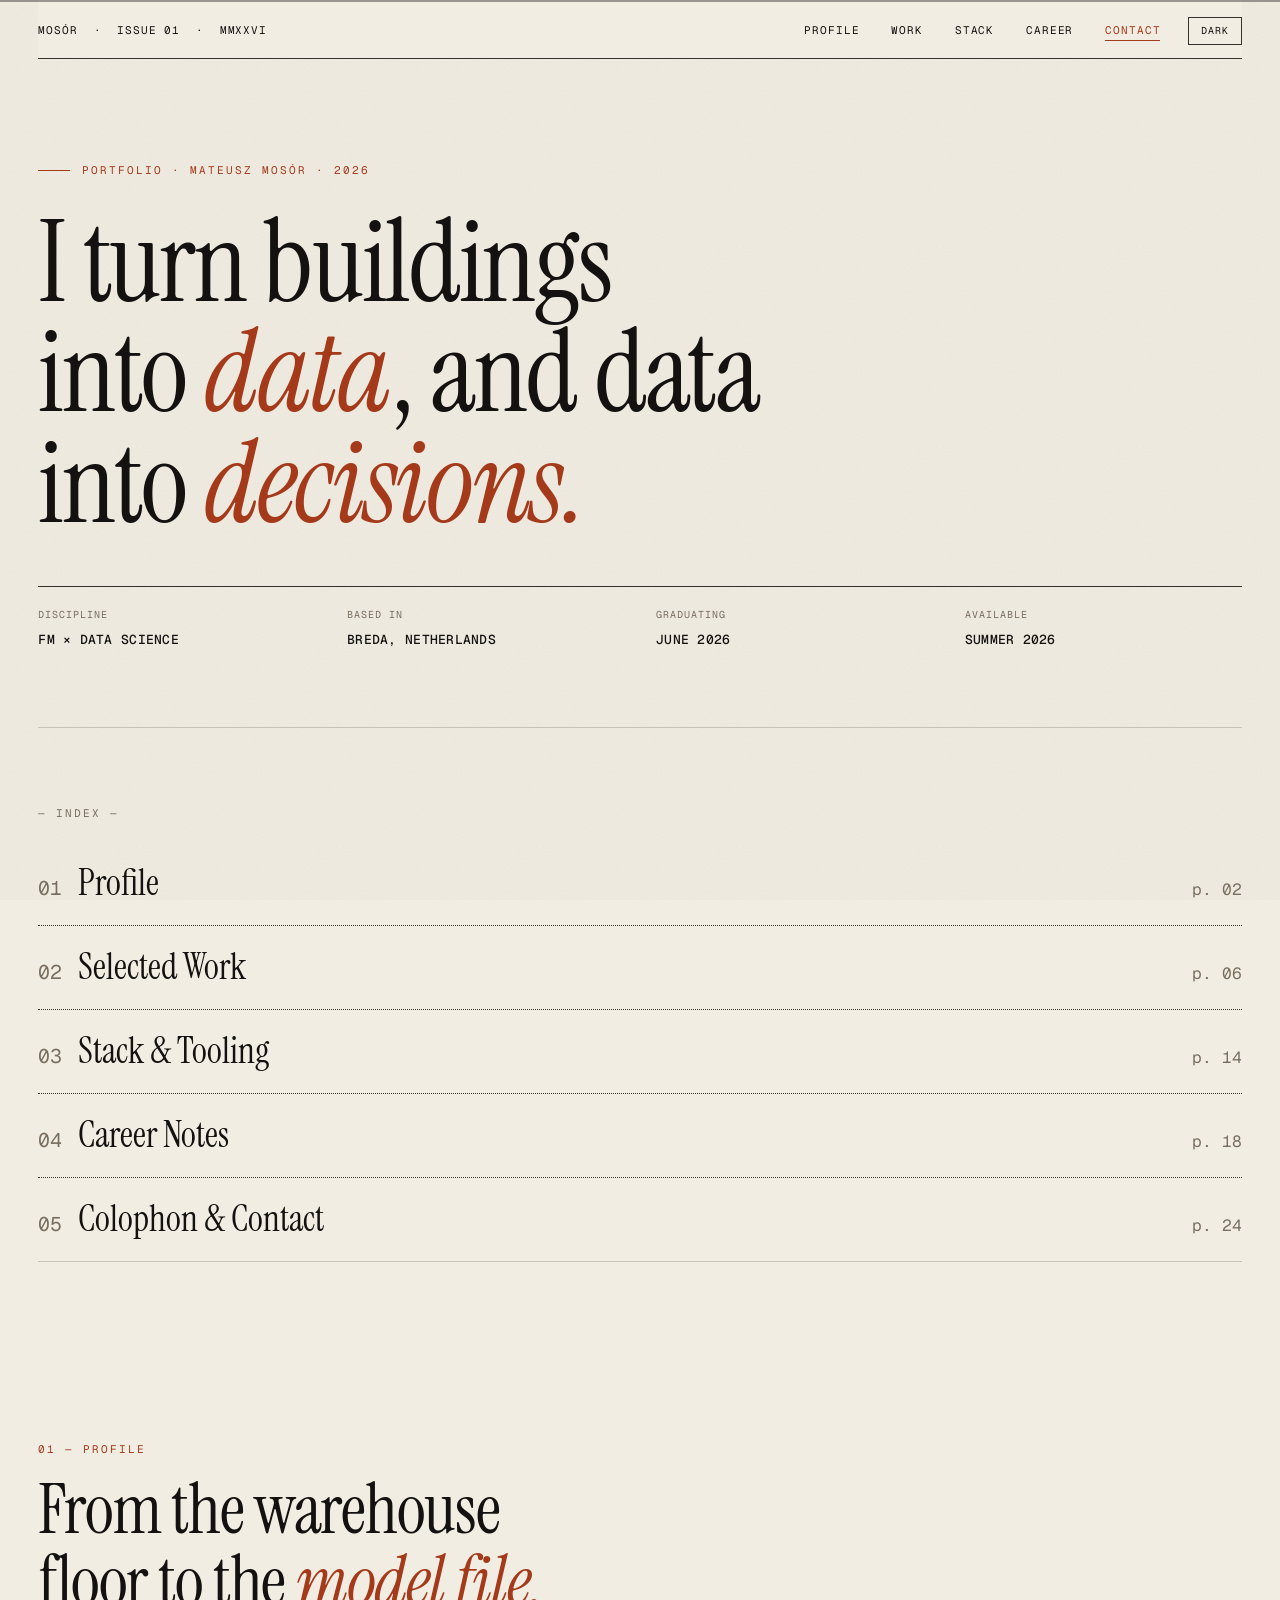
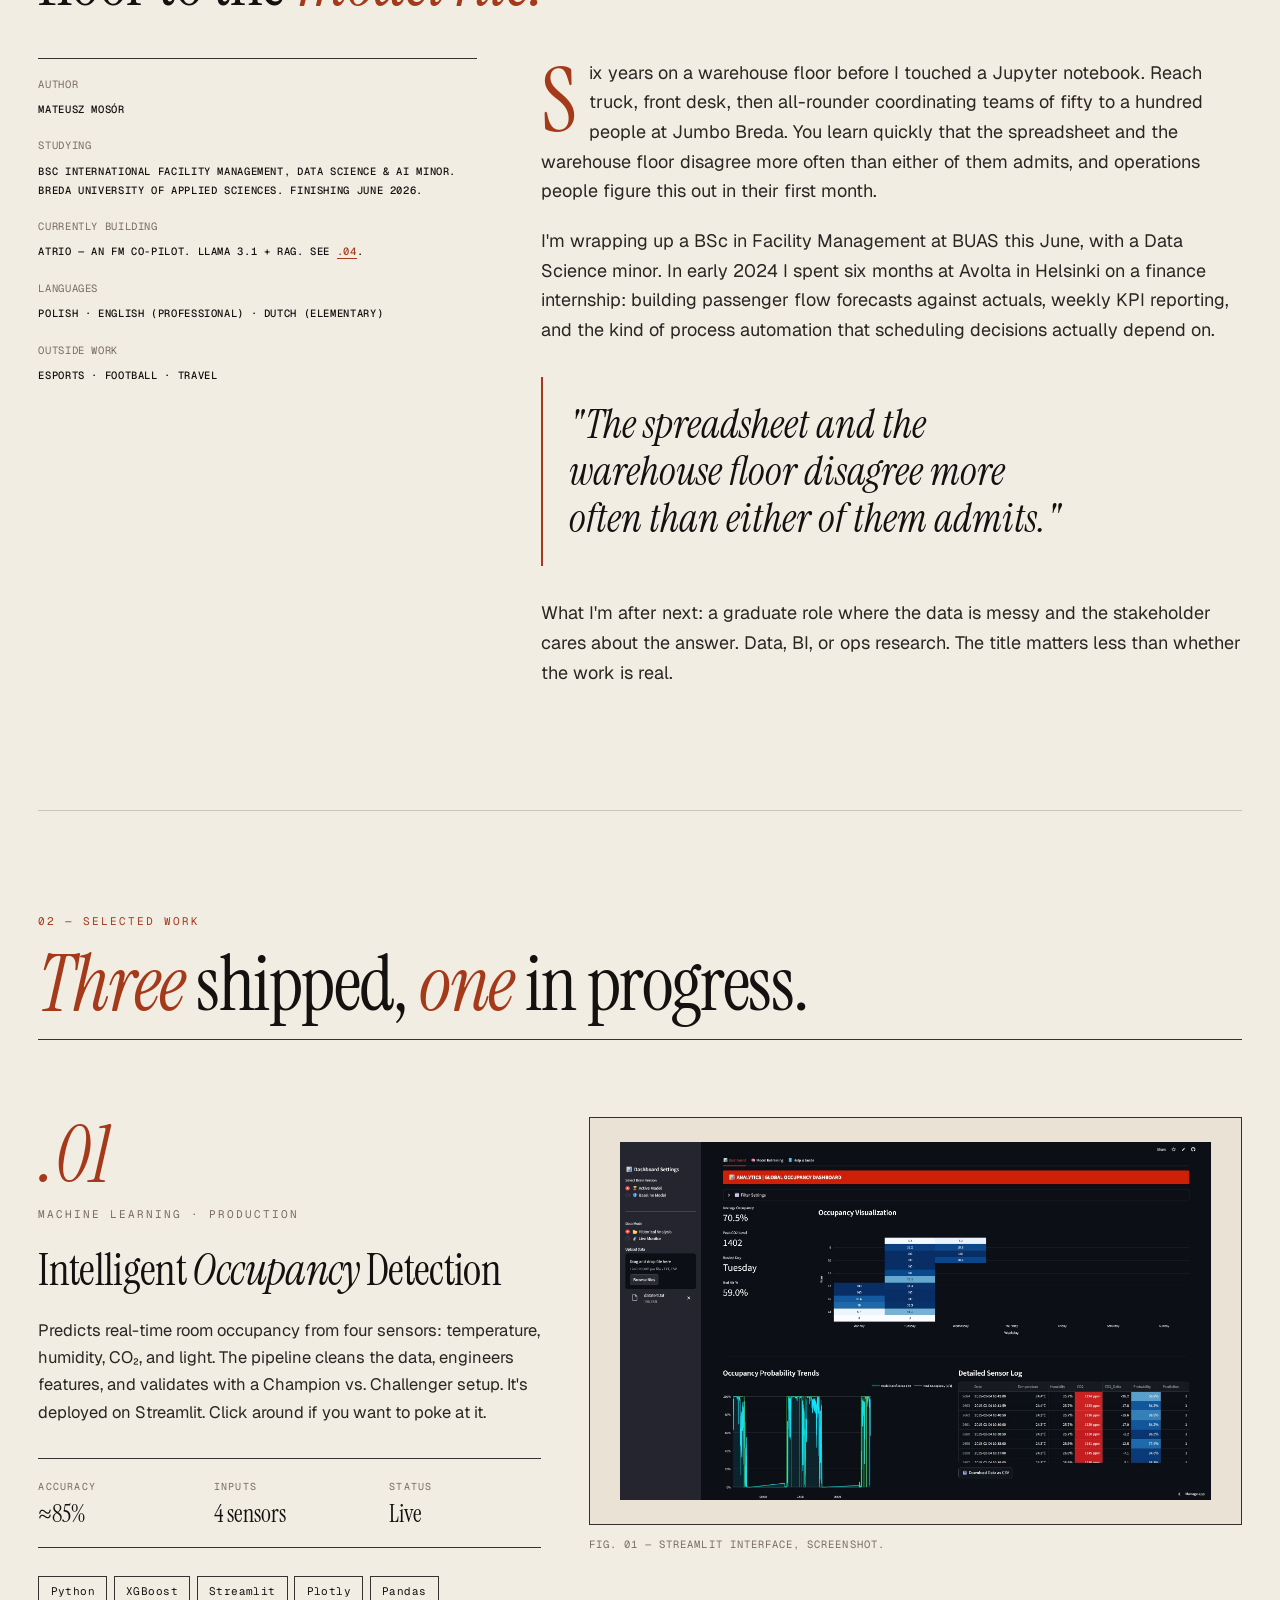
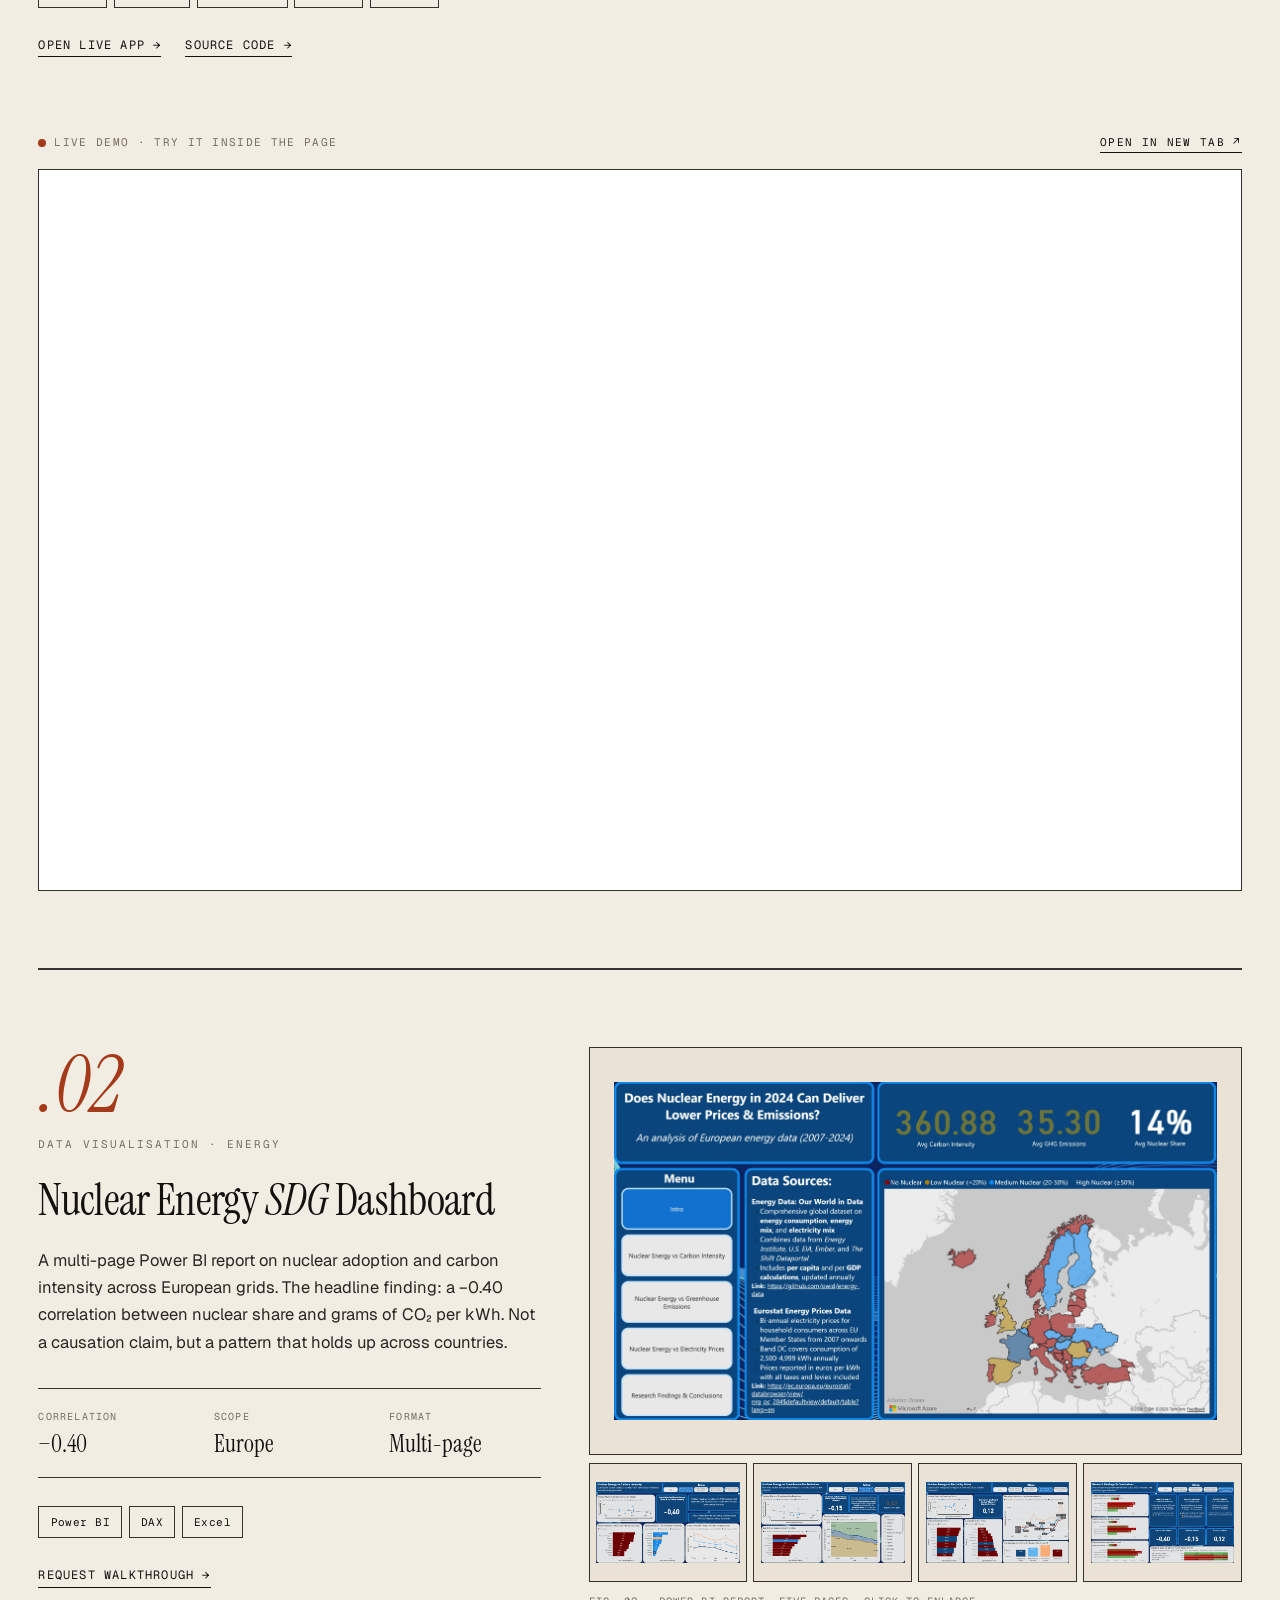
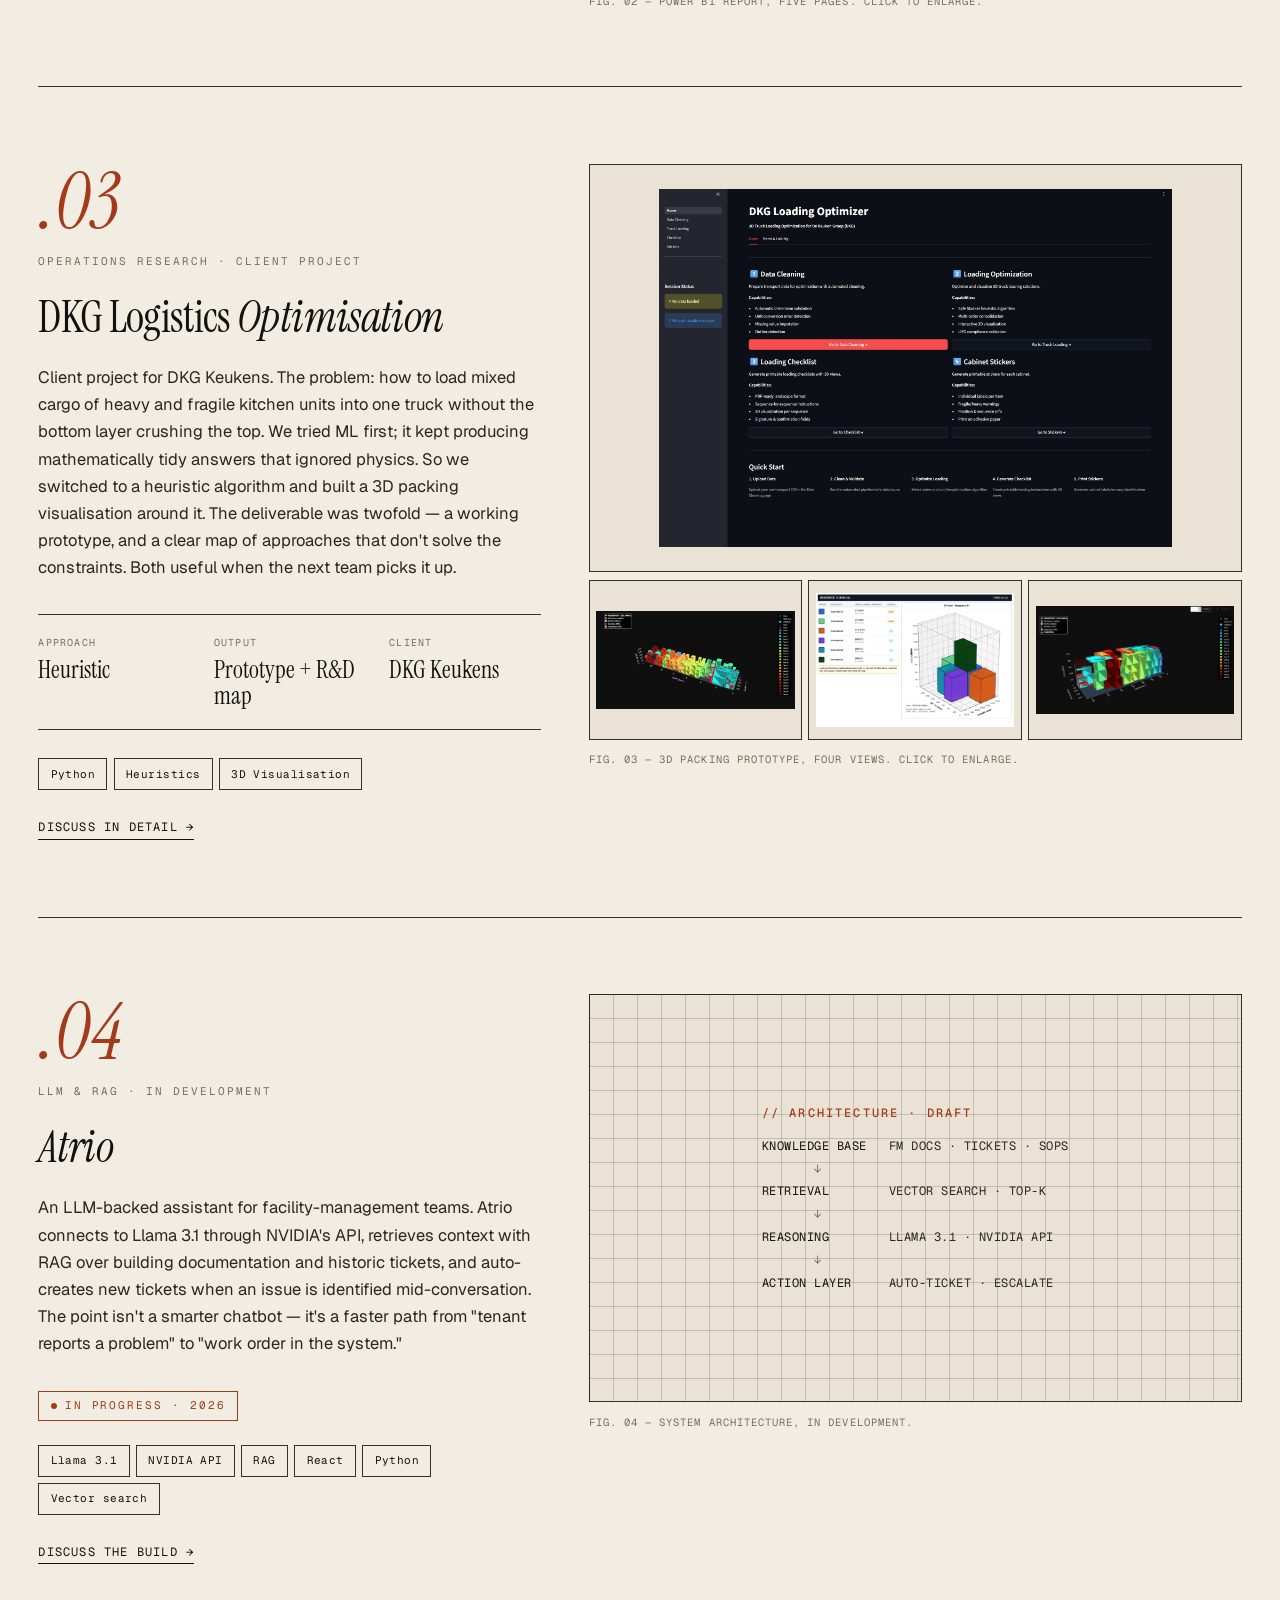
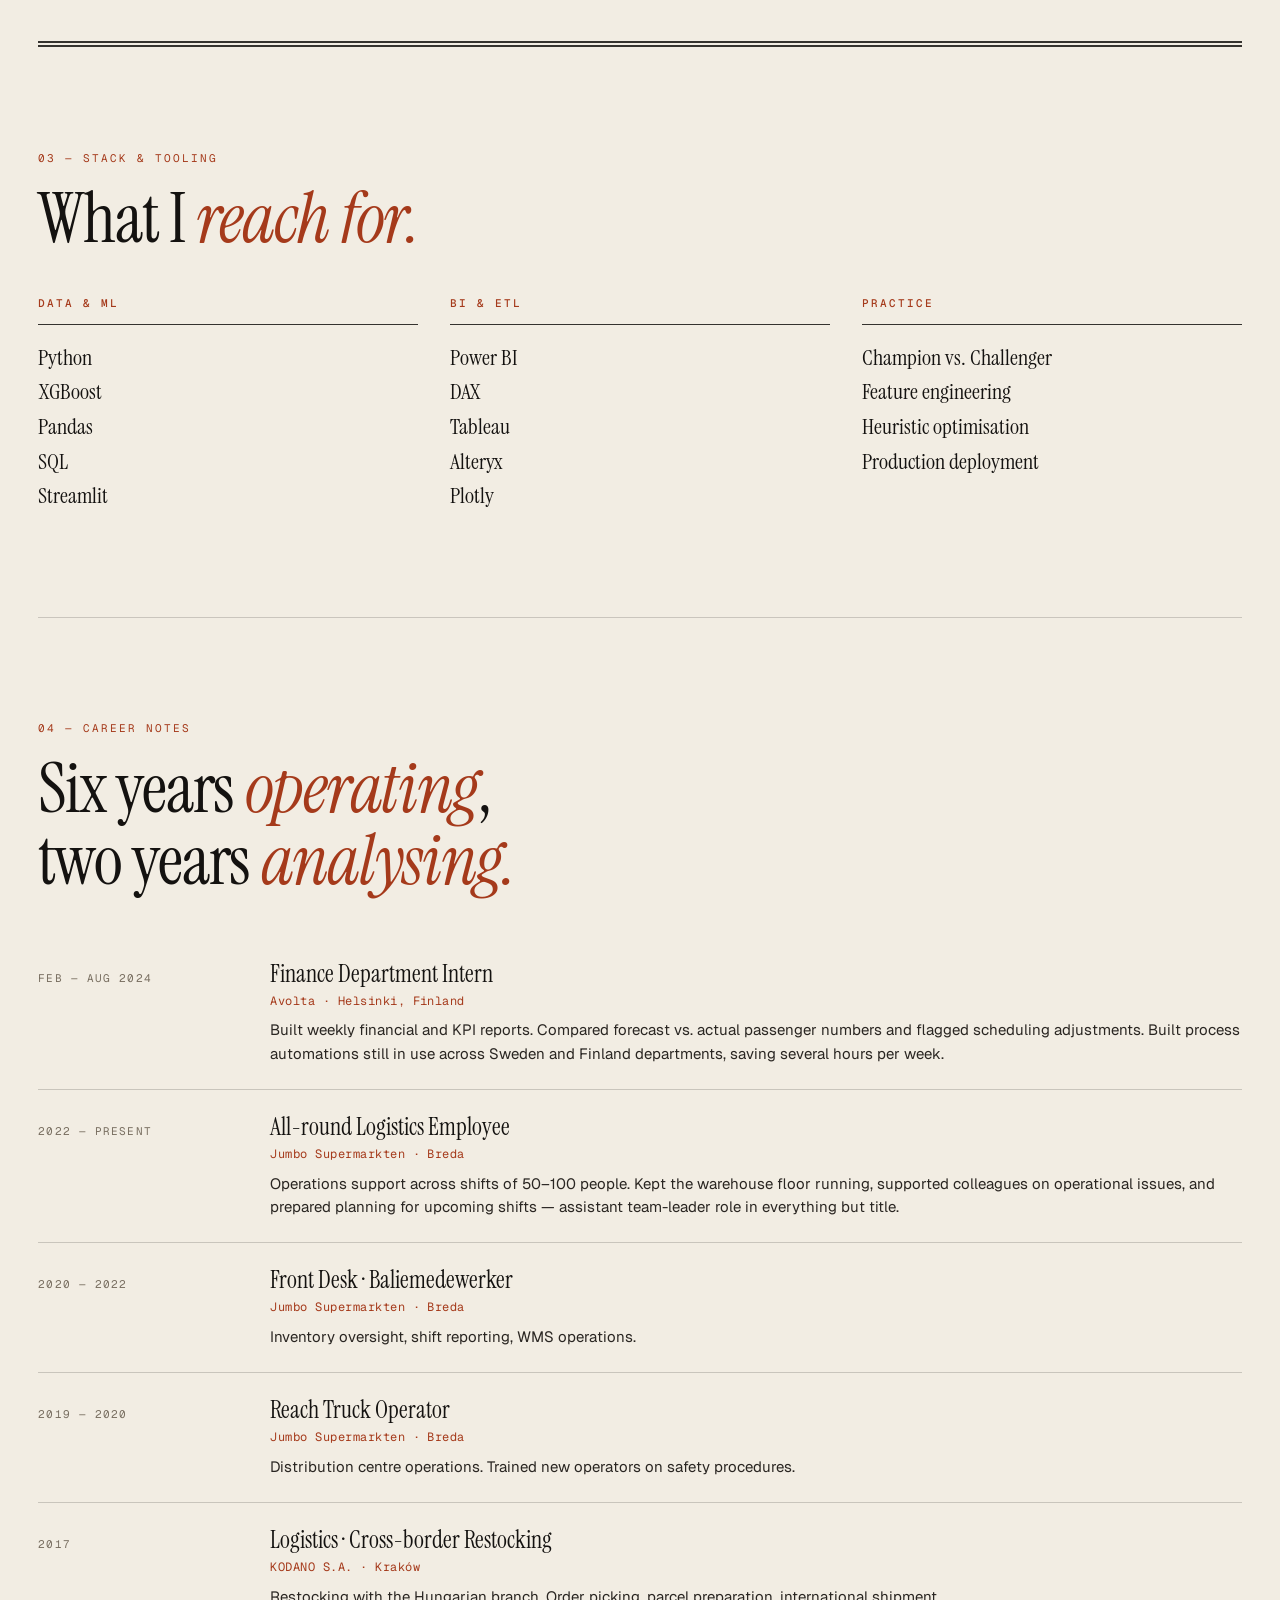
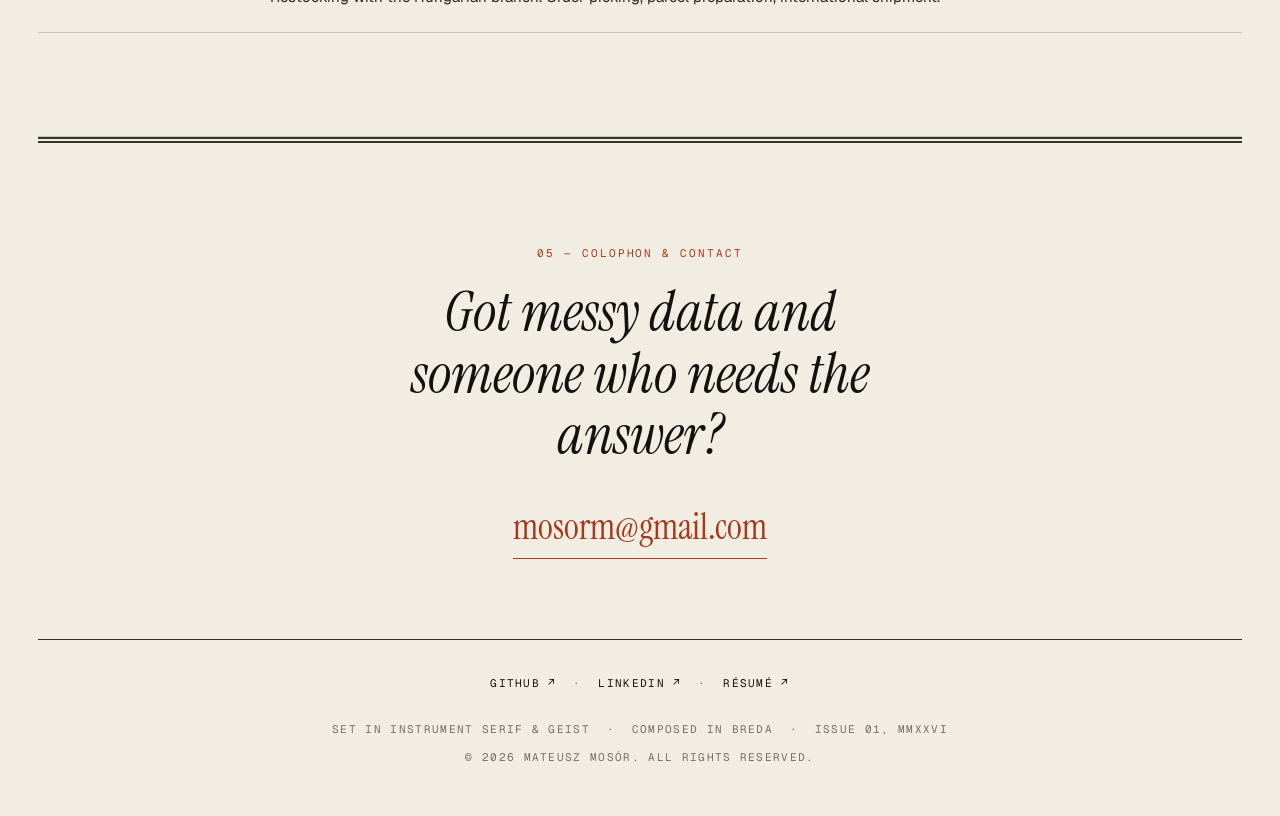
==== commit 6db32c6a: "Update index.html" ====
--- a/index.html
+++ b/index.html
@@ -192,7 +192,6 @@
 
   .contents {
     padding: clamp(3rem, 6vw, 5rem) 0;
-    border-bottom: 1px solid var(--rule);
   }
   .label {
     font-family: var(--font-mono);
@@ -202,7 +201,7 @@
     color: var(--muted);
     margin-bottom: 1.25rem;
   }
-  .contents-list { list-style: none; }
+  .contents-list { list-style: none; border-bottom: 1px solid var(--rule); }
   .contents-list li {
     display: grid;
     grid-template-columns: auto 1fr auto;
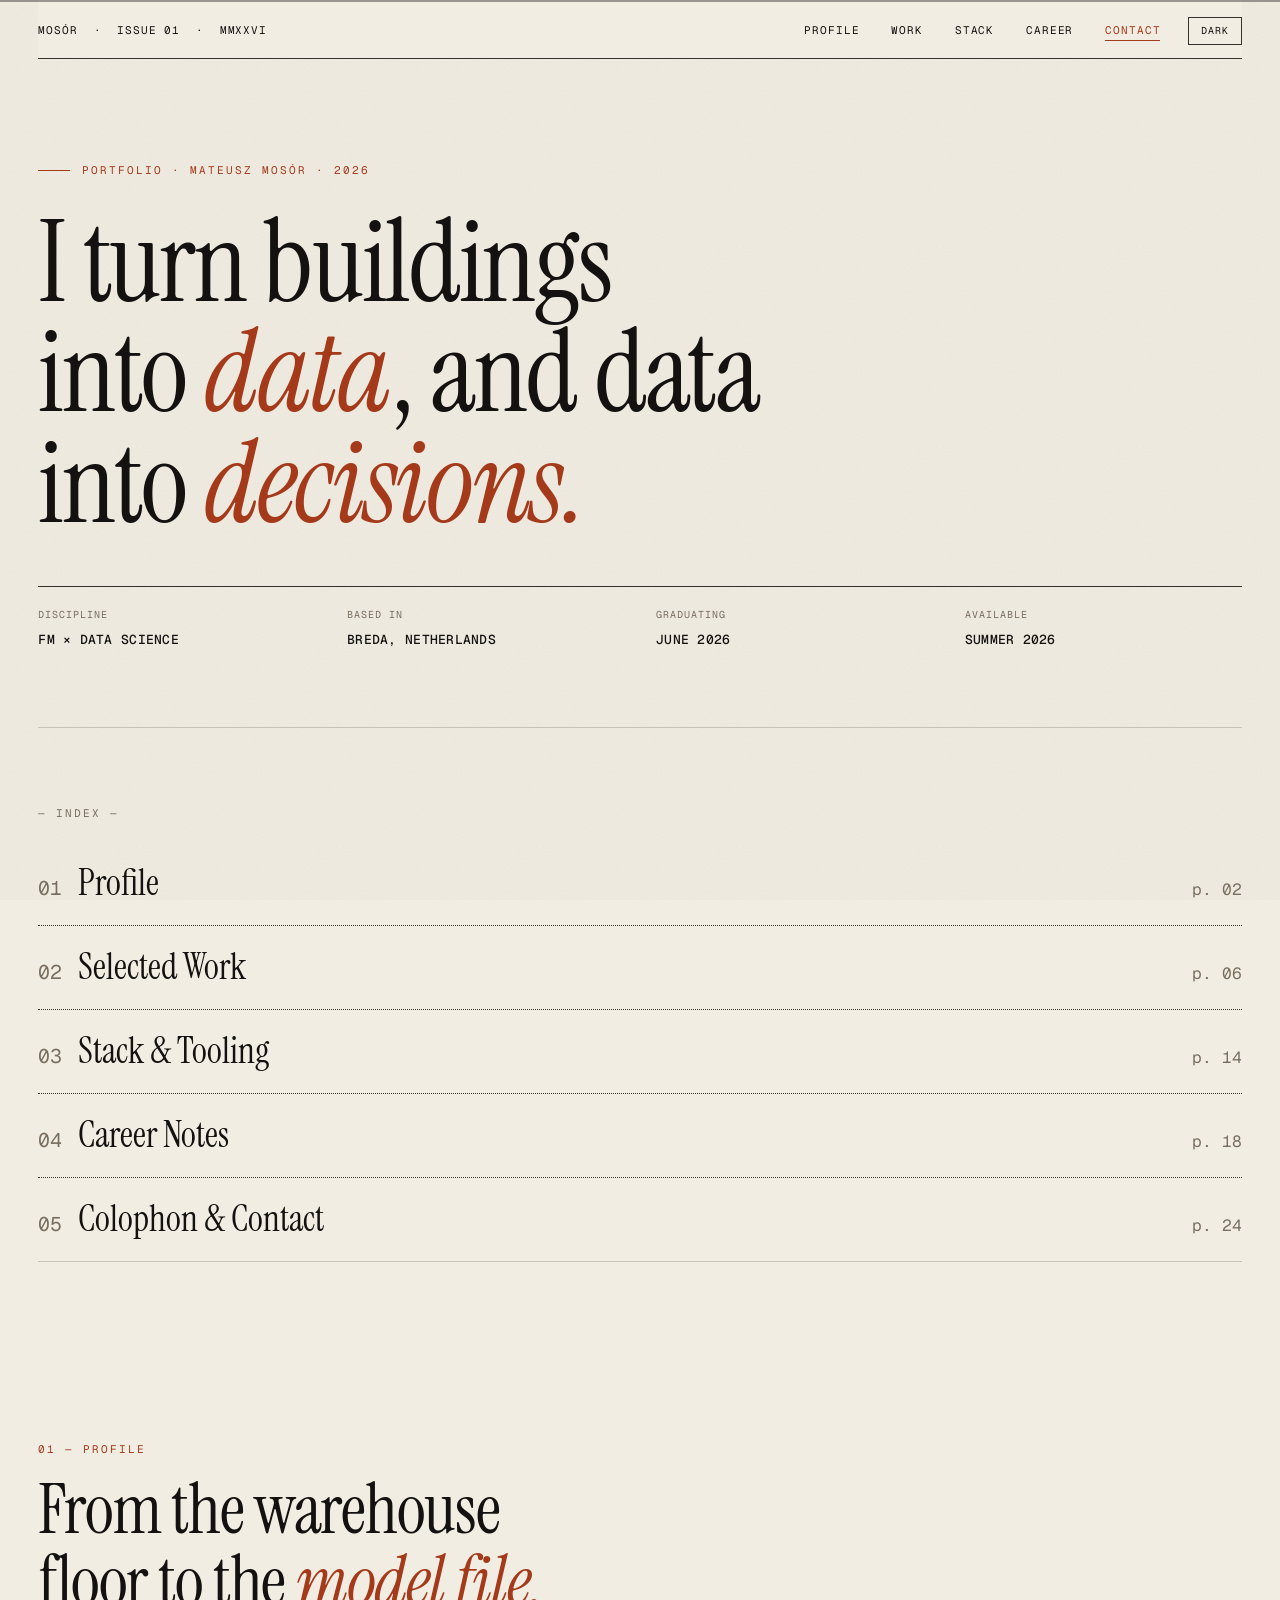
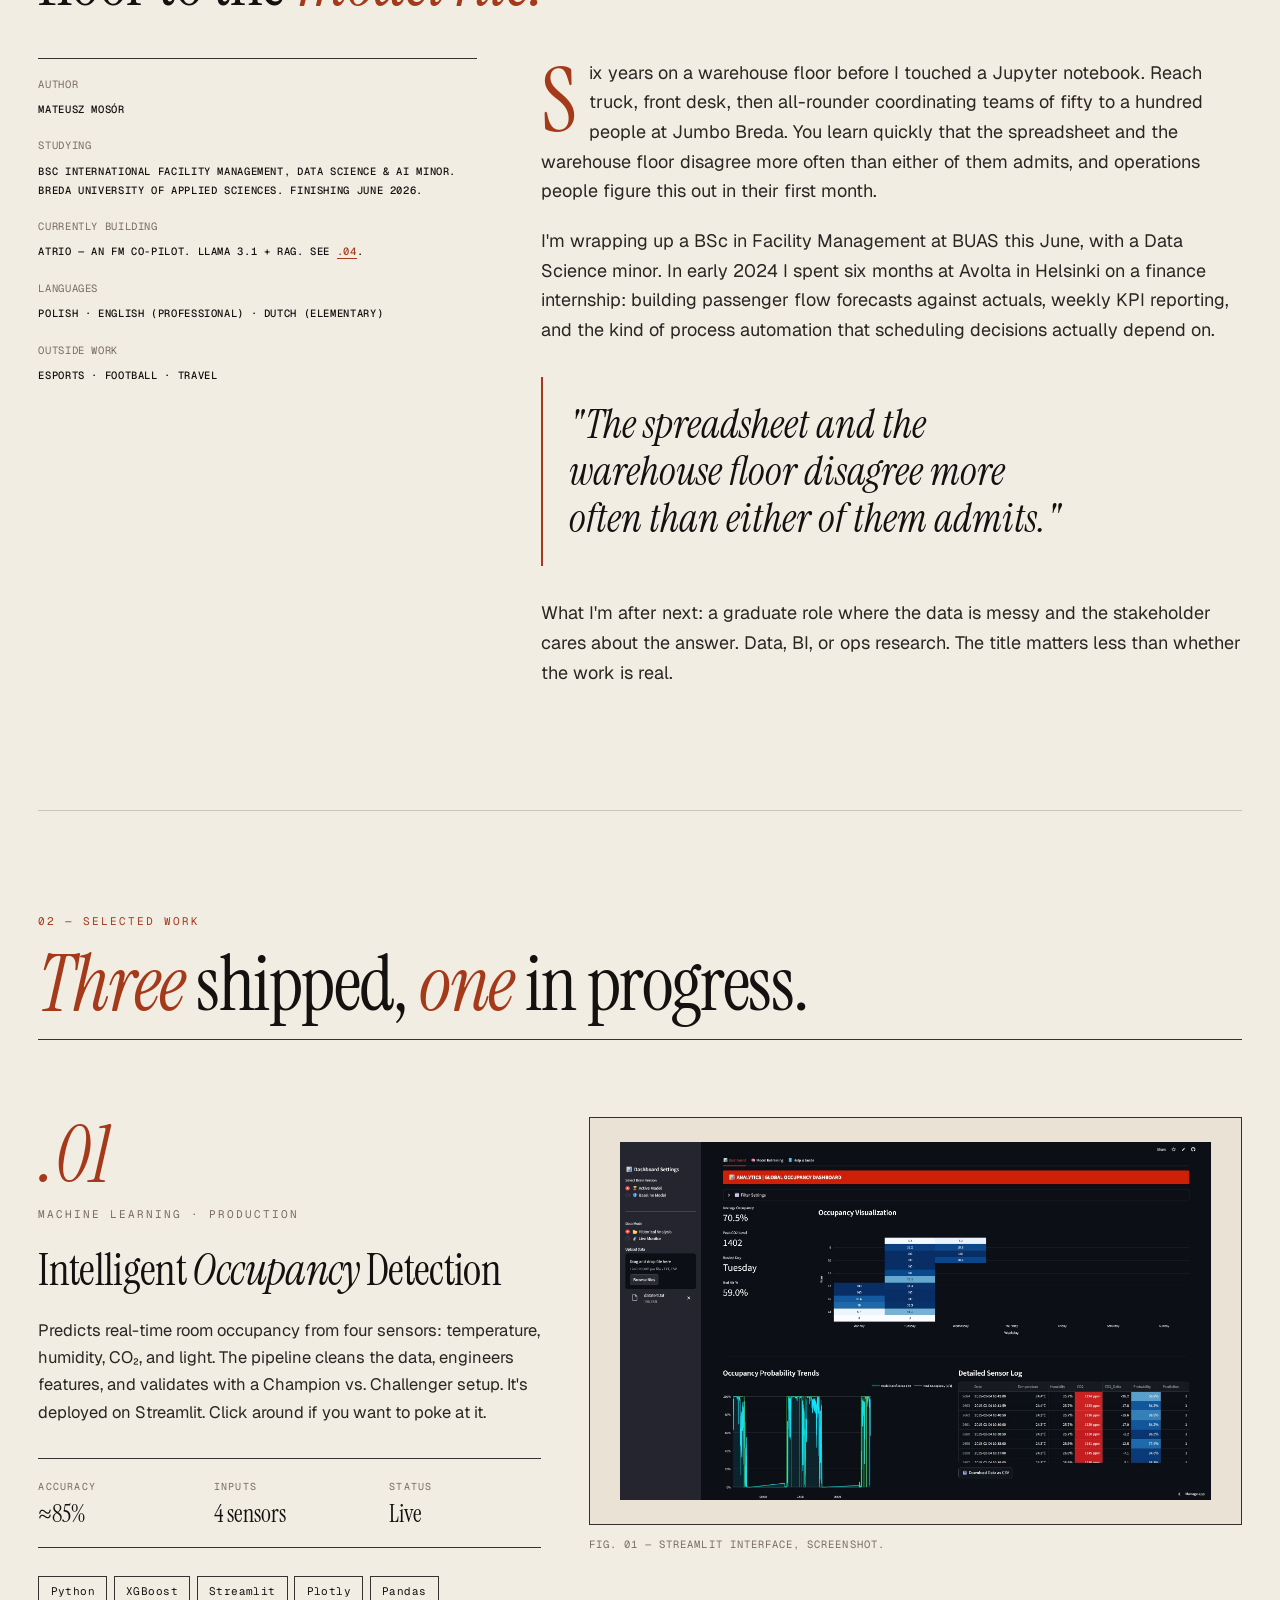
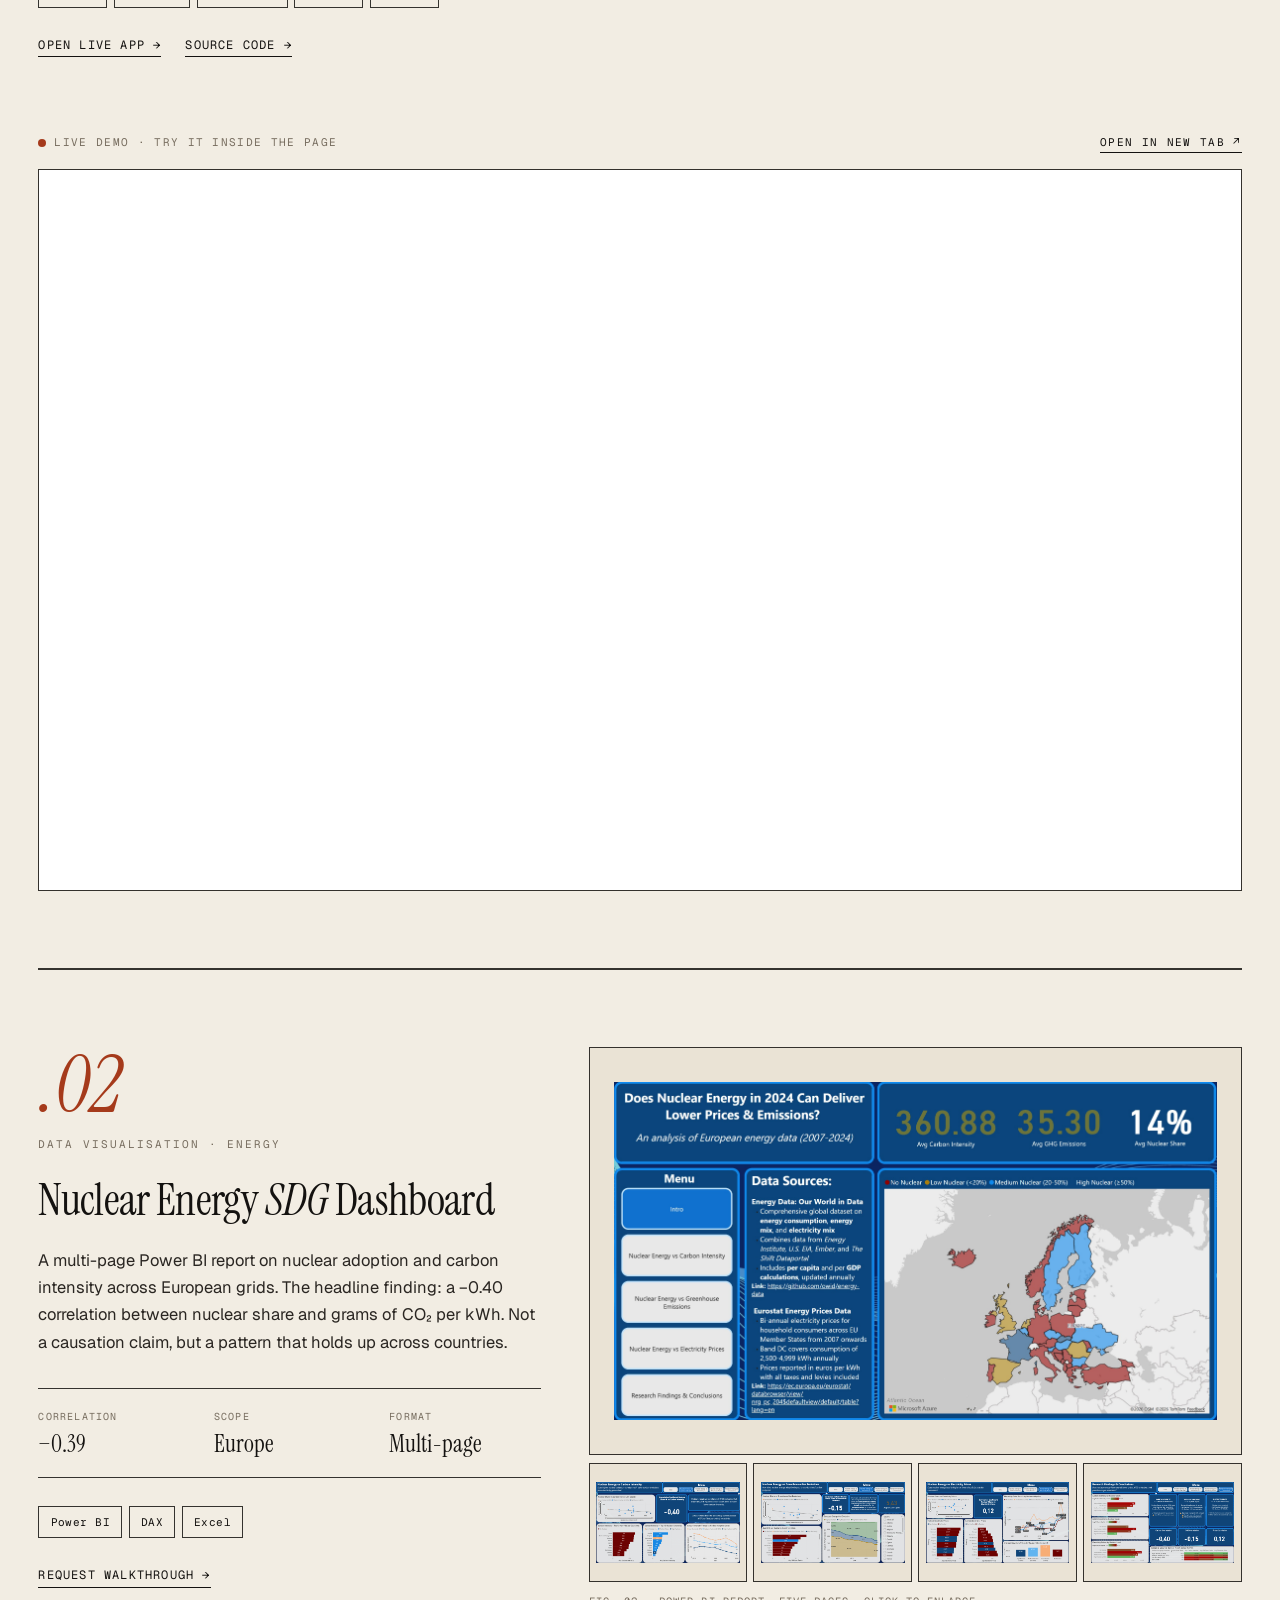
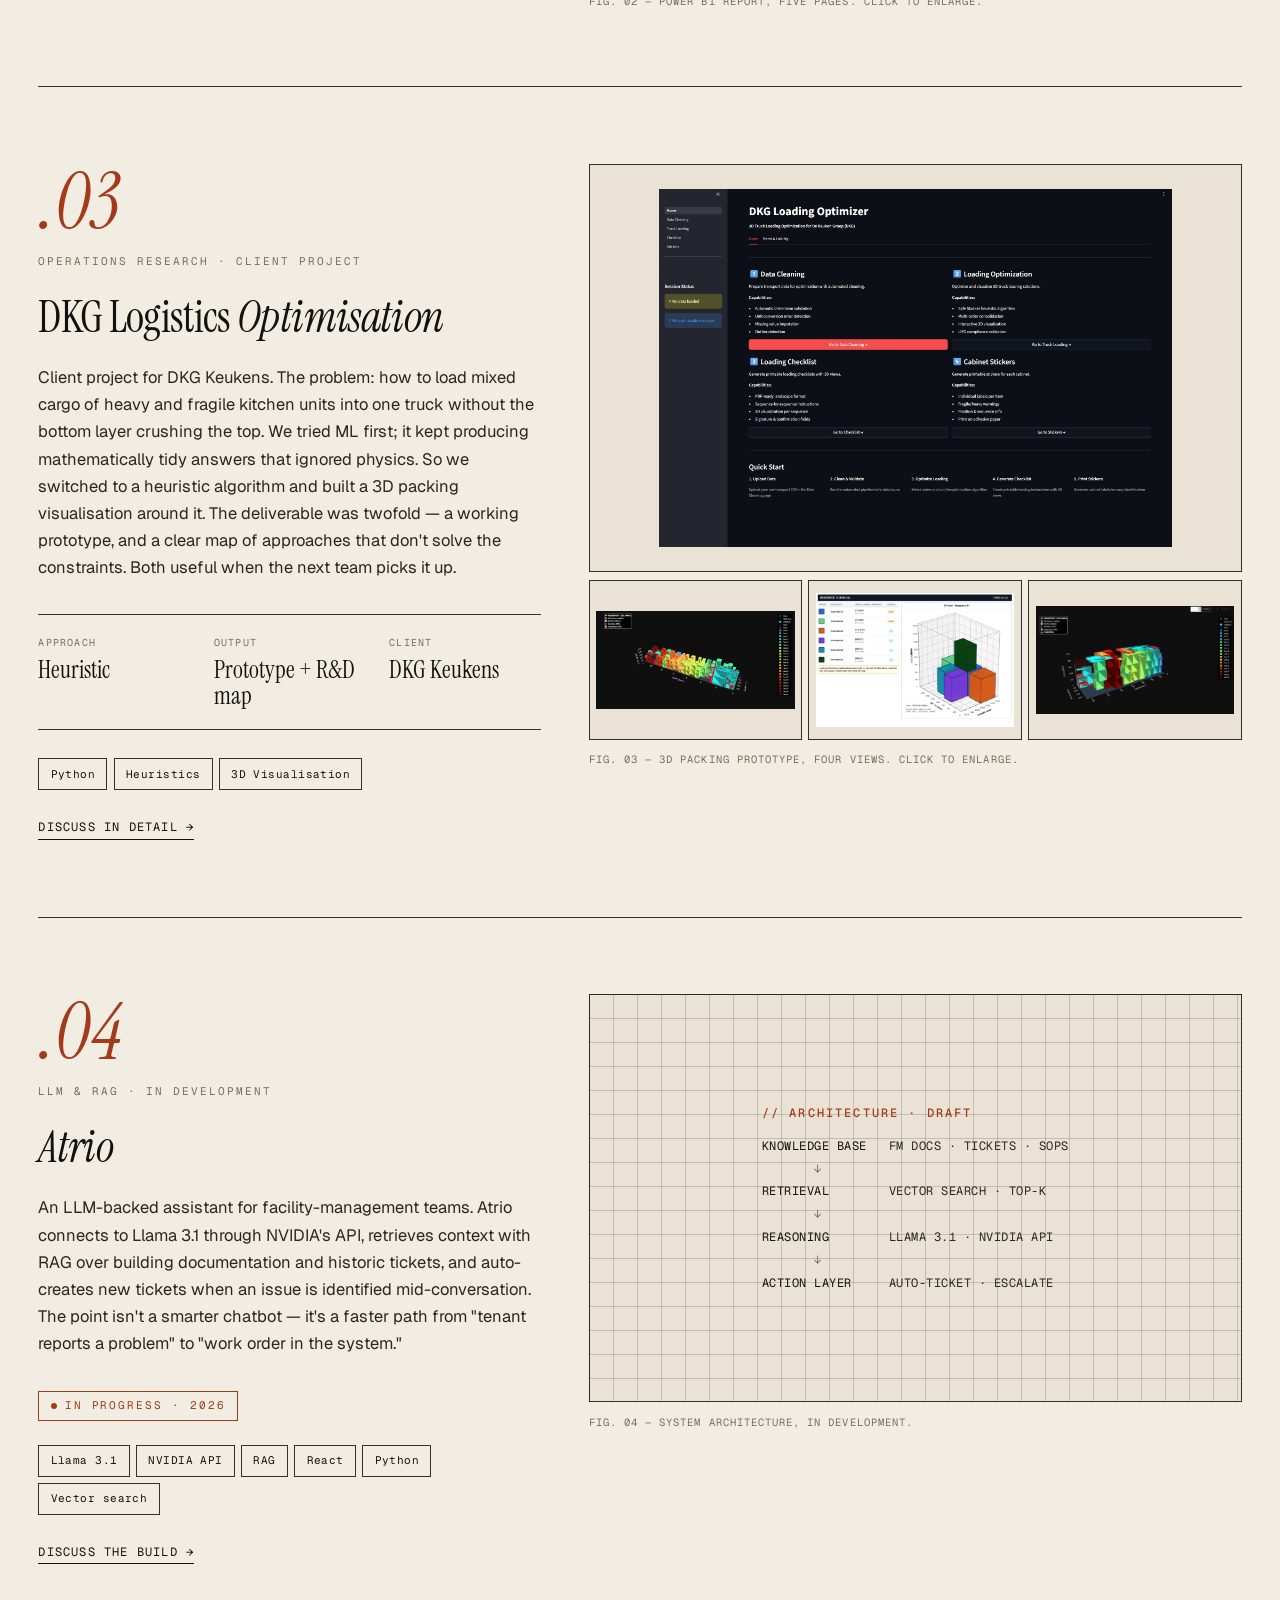
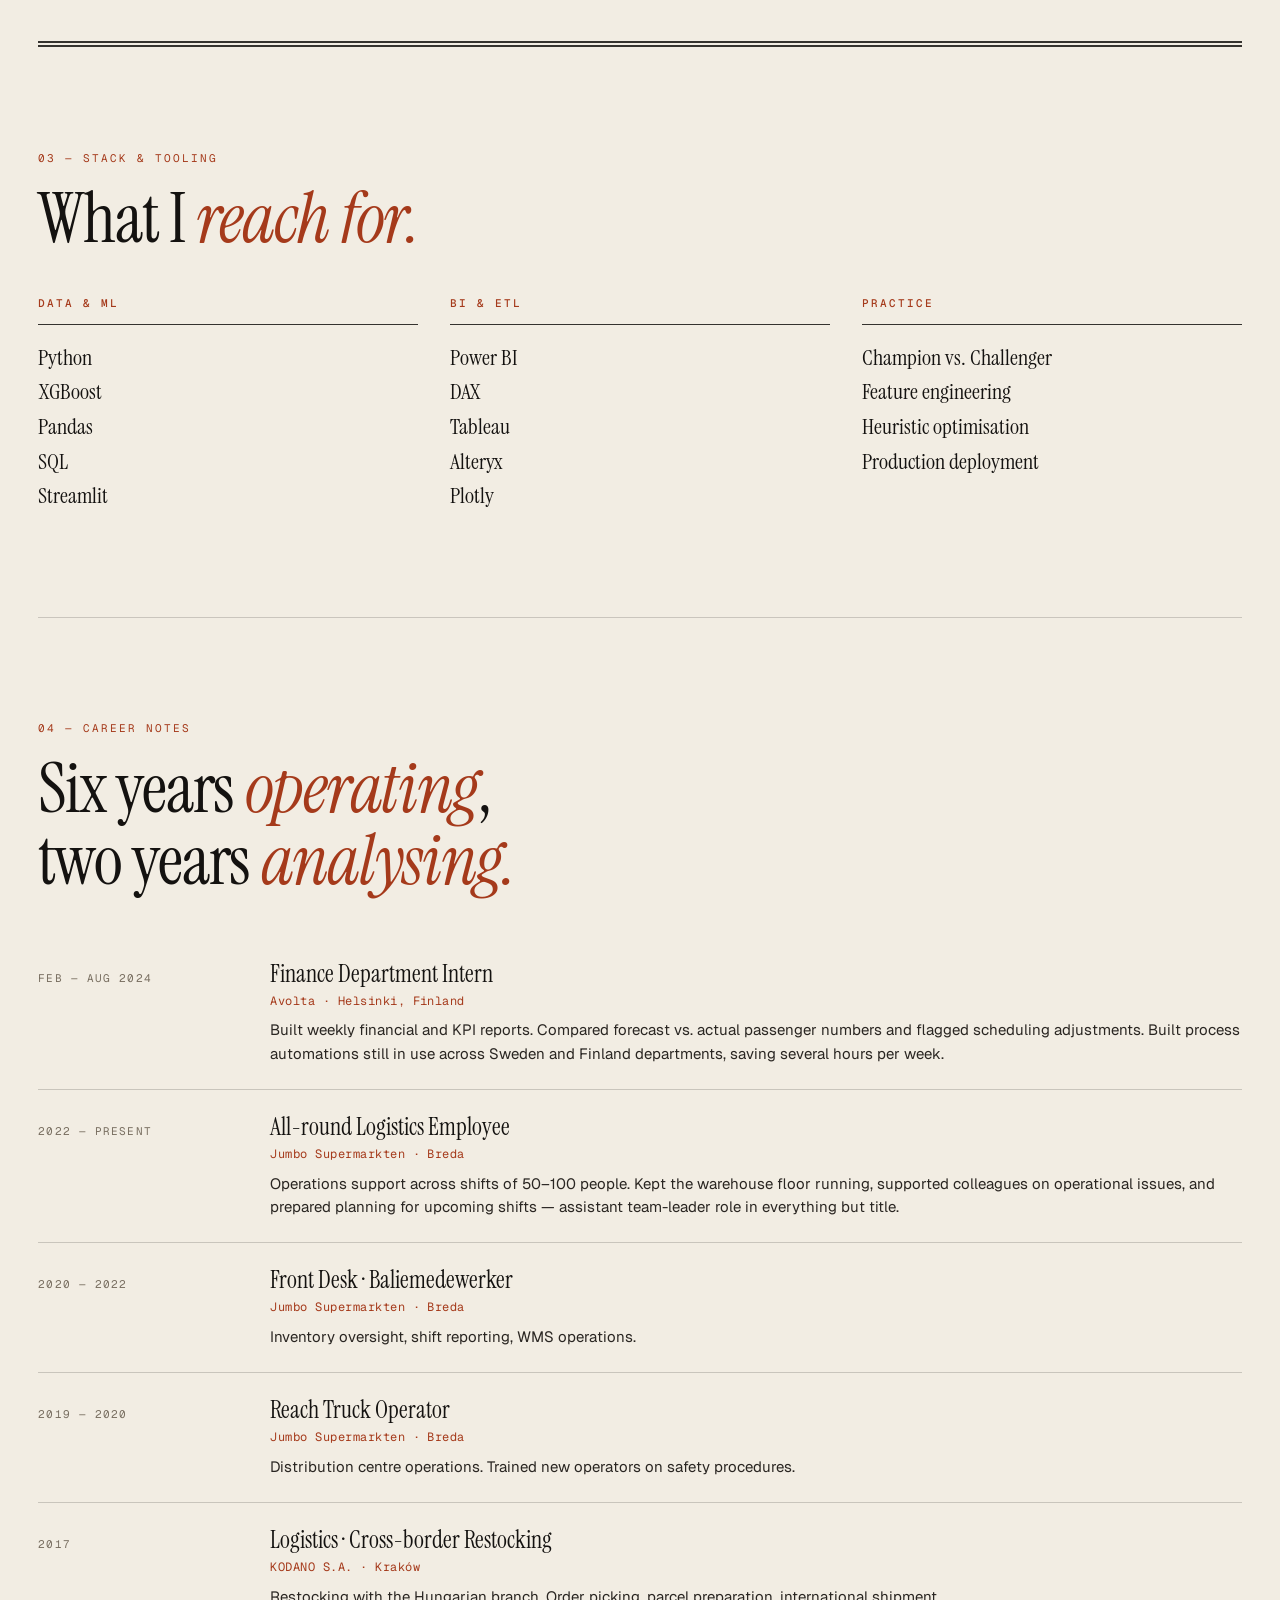
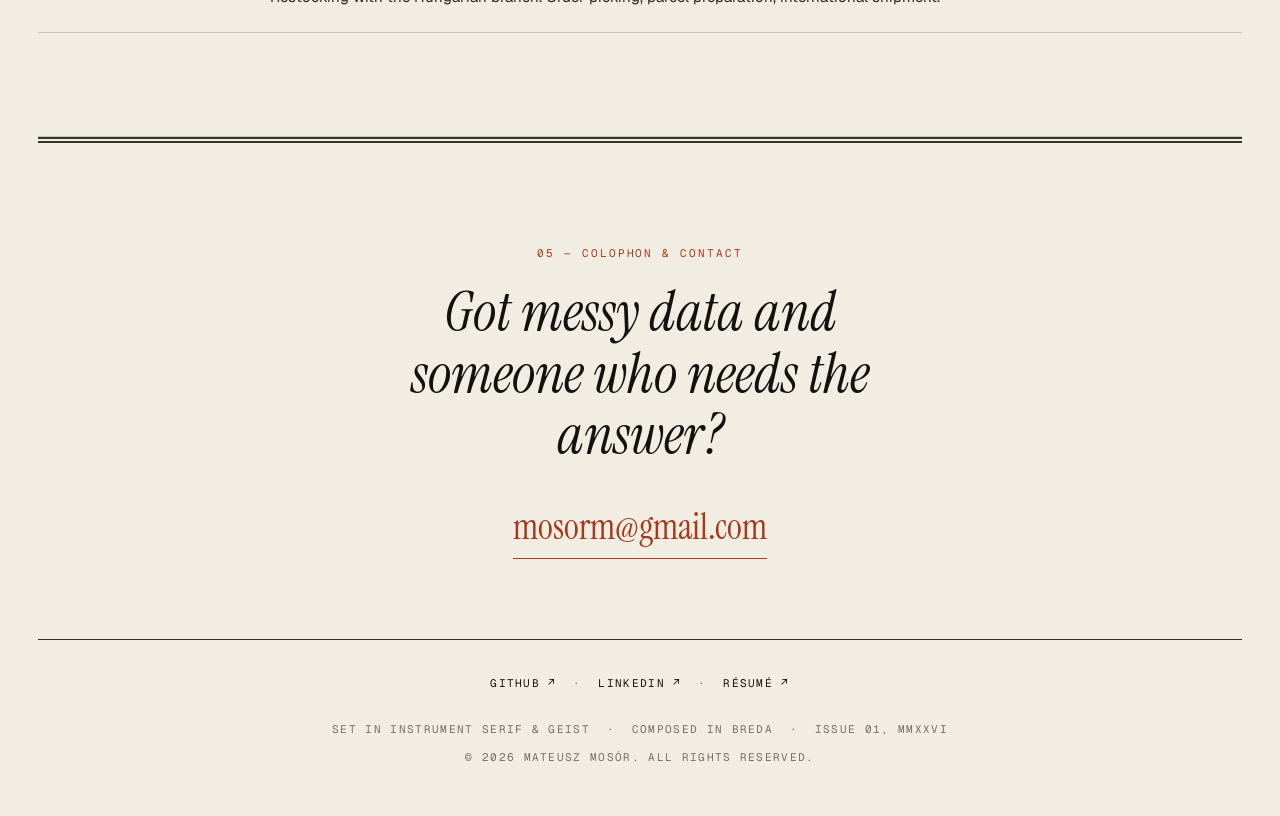
==== commit 93b92f9f: "Update index.html" ====
--- a/index.html
+++ b/index.html
@@ -1145,7 +1145,7 @@
       <div class="colophon-meta-row">
         <a href="https://github.com/Attenersi" target="_blank" rel="noopener">GitHub ↗</a>
         &nbsp;·&nbsp;
-        <a href="#" target="_blank" rel="noopener">LinkedIn ↗</a>
+        <a href="www.linkedin.com/in/mateusz-mosór-2b099423b" target="_blank" rel="noopener">LinkedIn ↗</a>
         &nbsp;·&nbsp;
         <a href="./assets/resume.pdf" target="_blank" rel="noopener">Résumé ↗</a>
       </div>
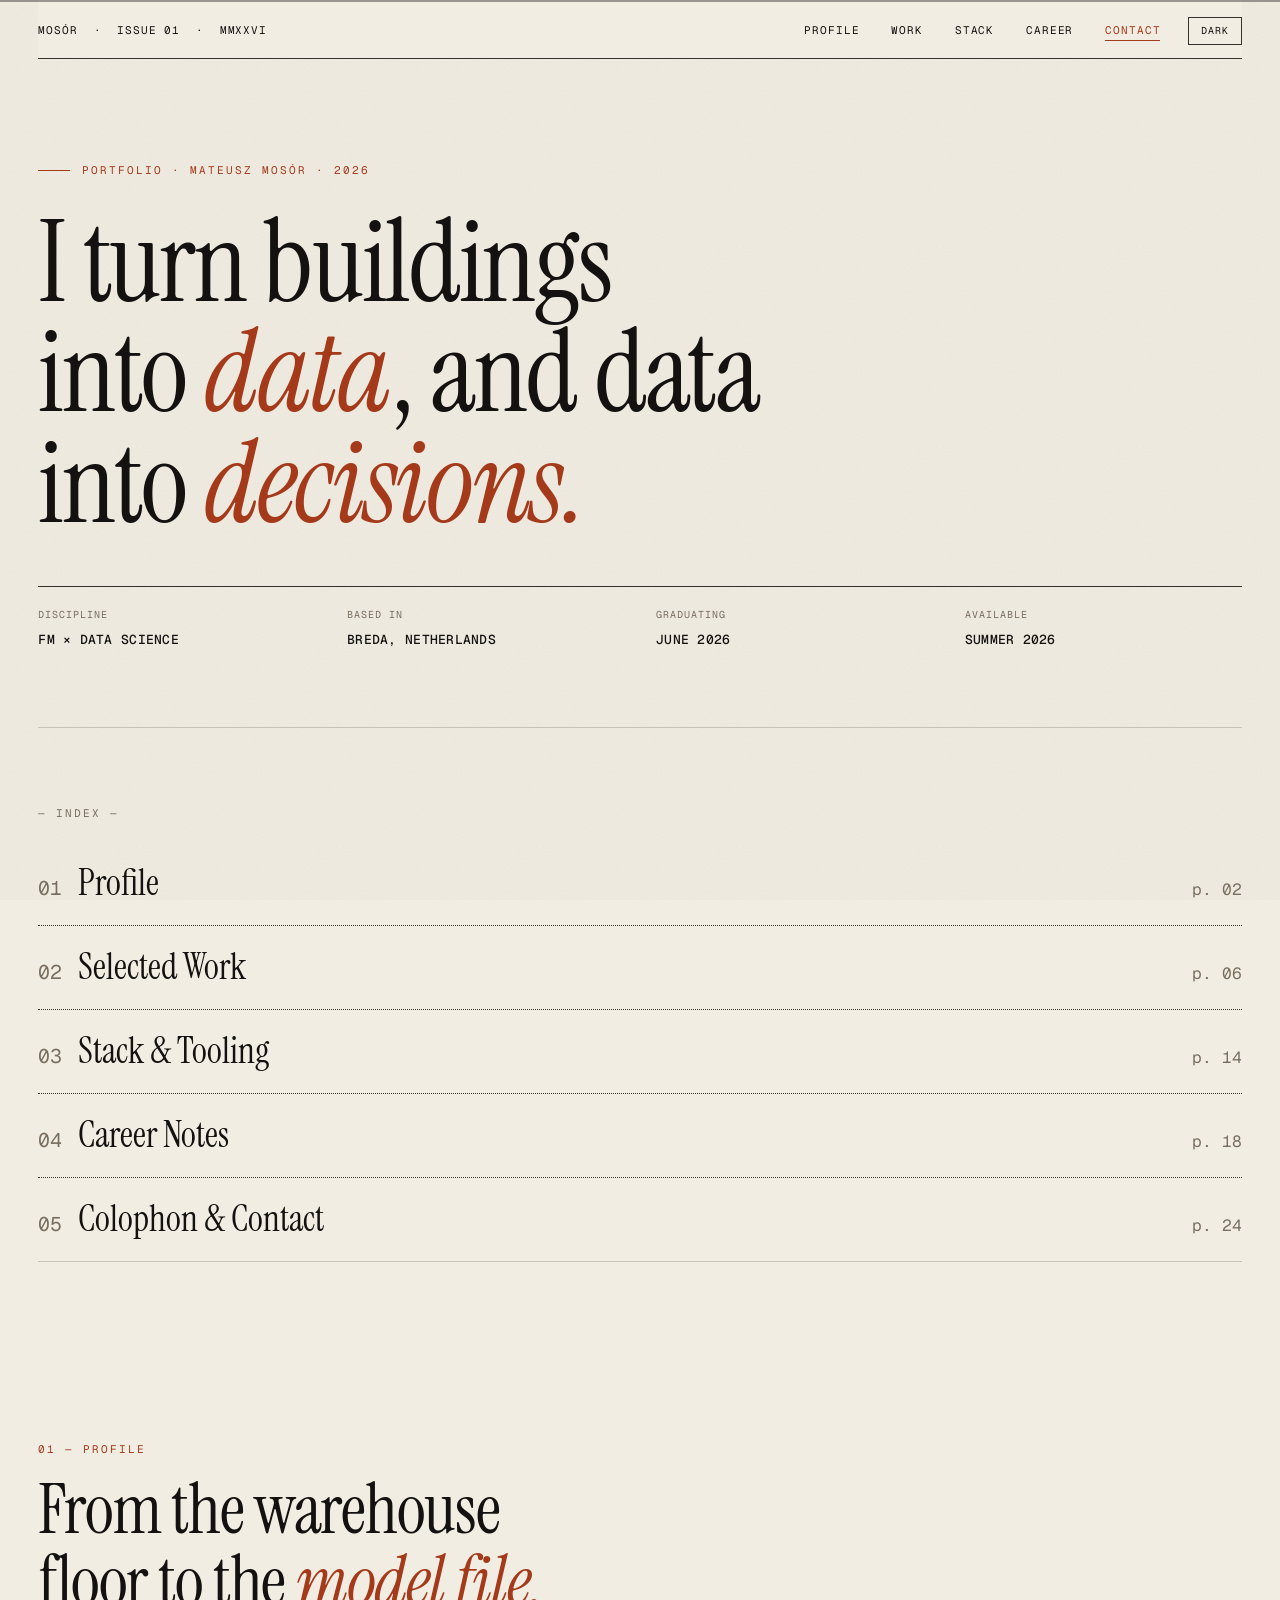
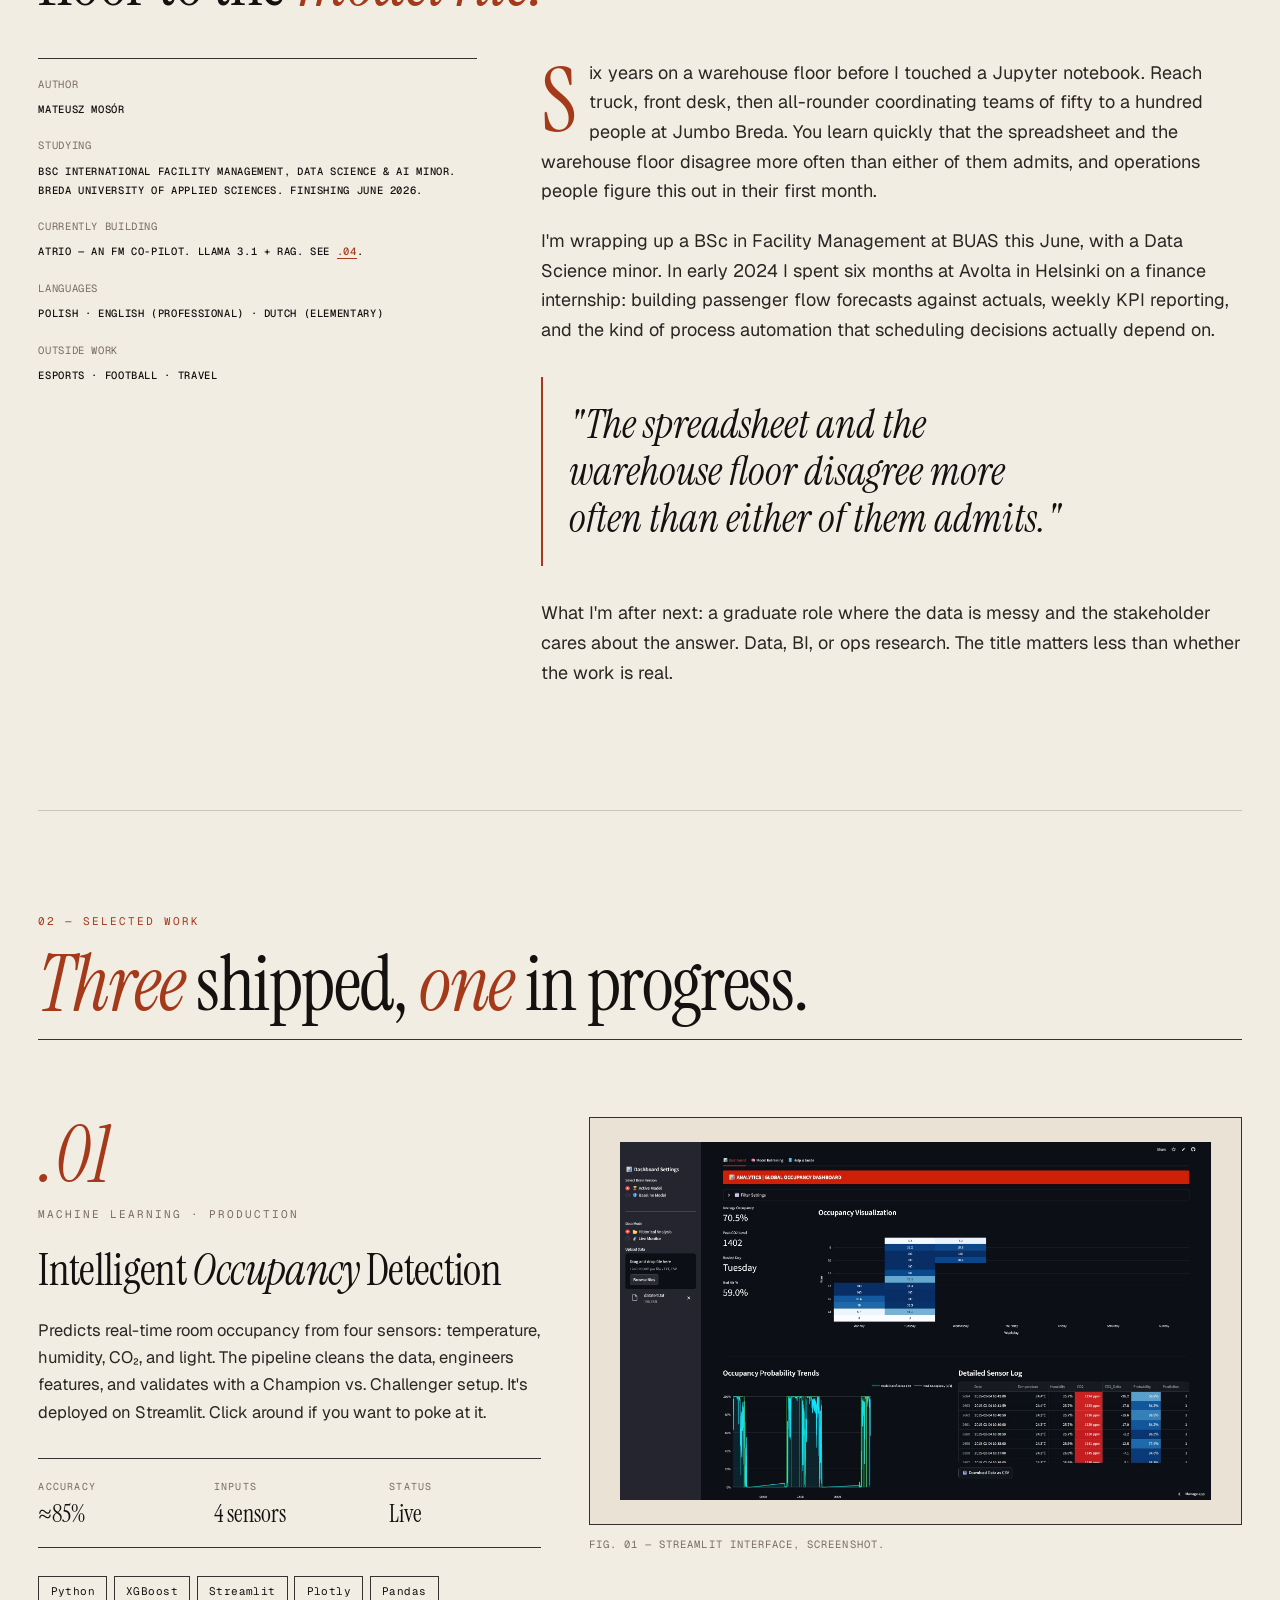
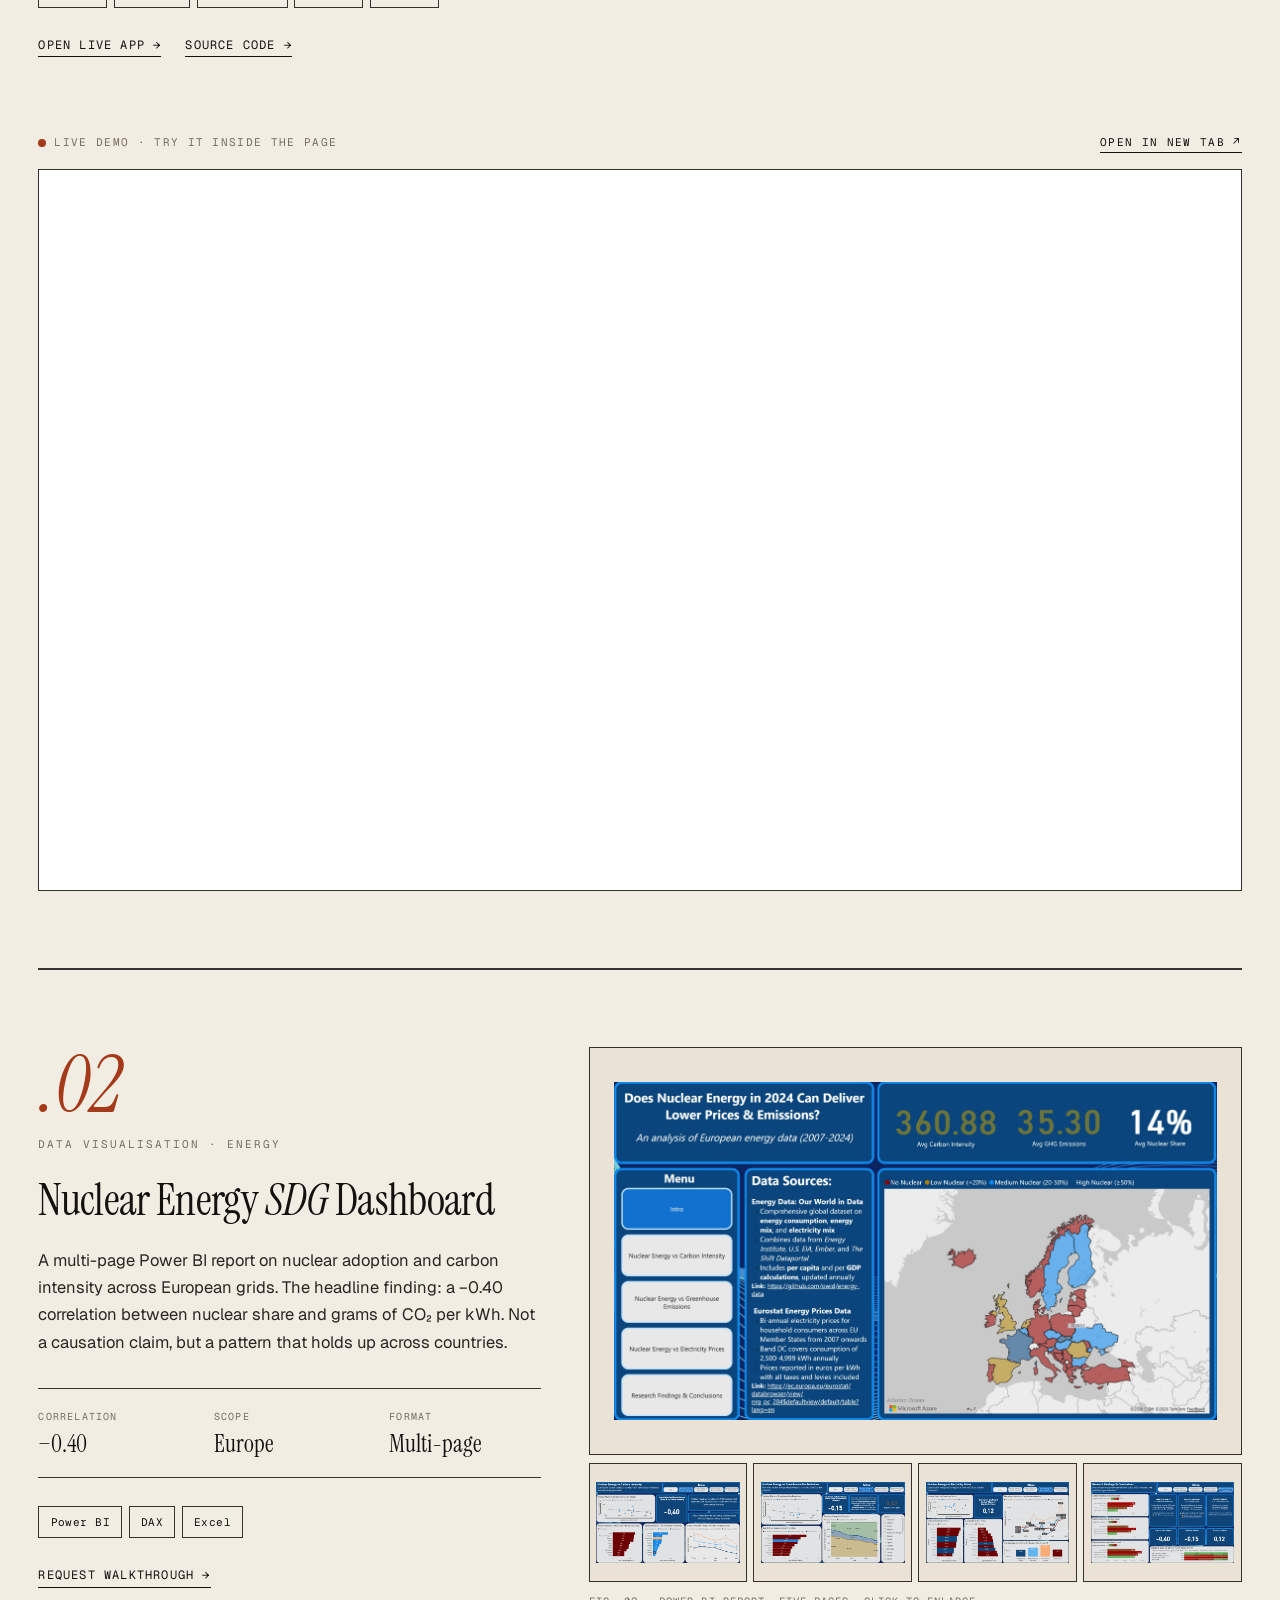
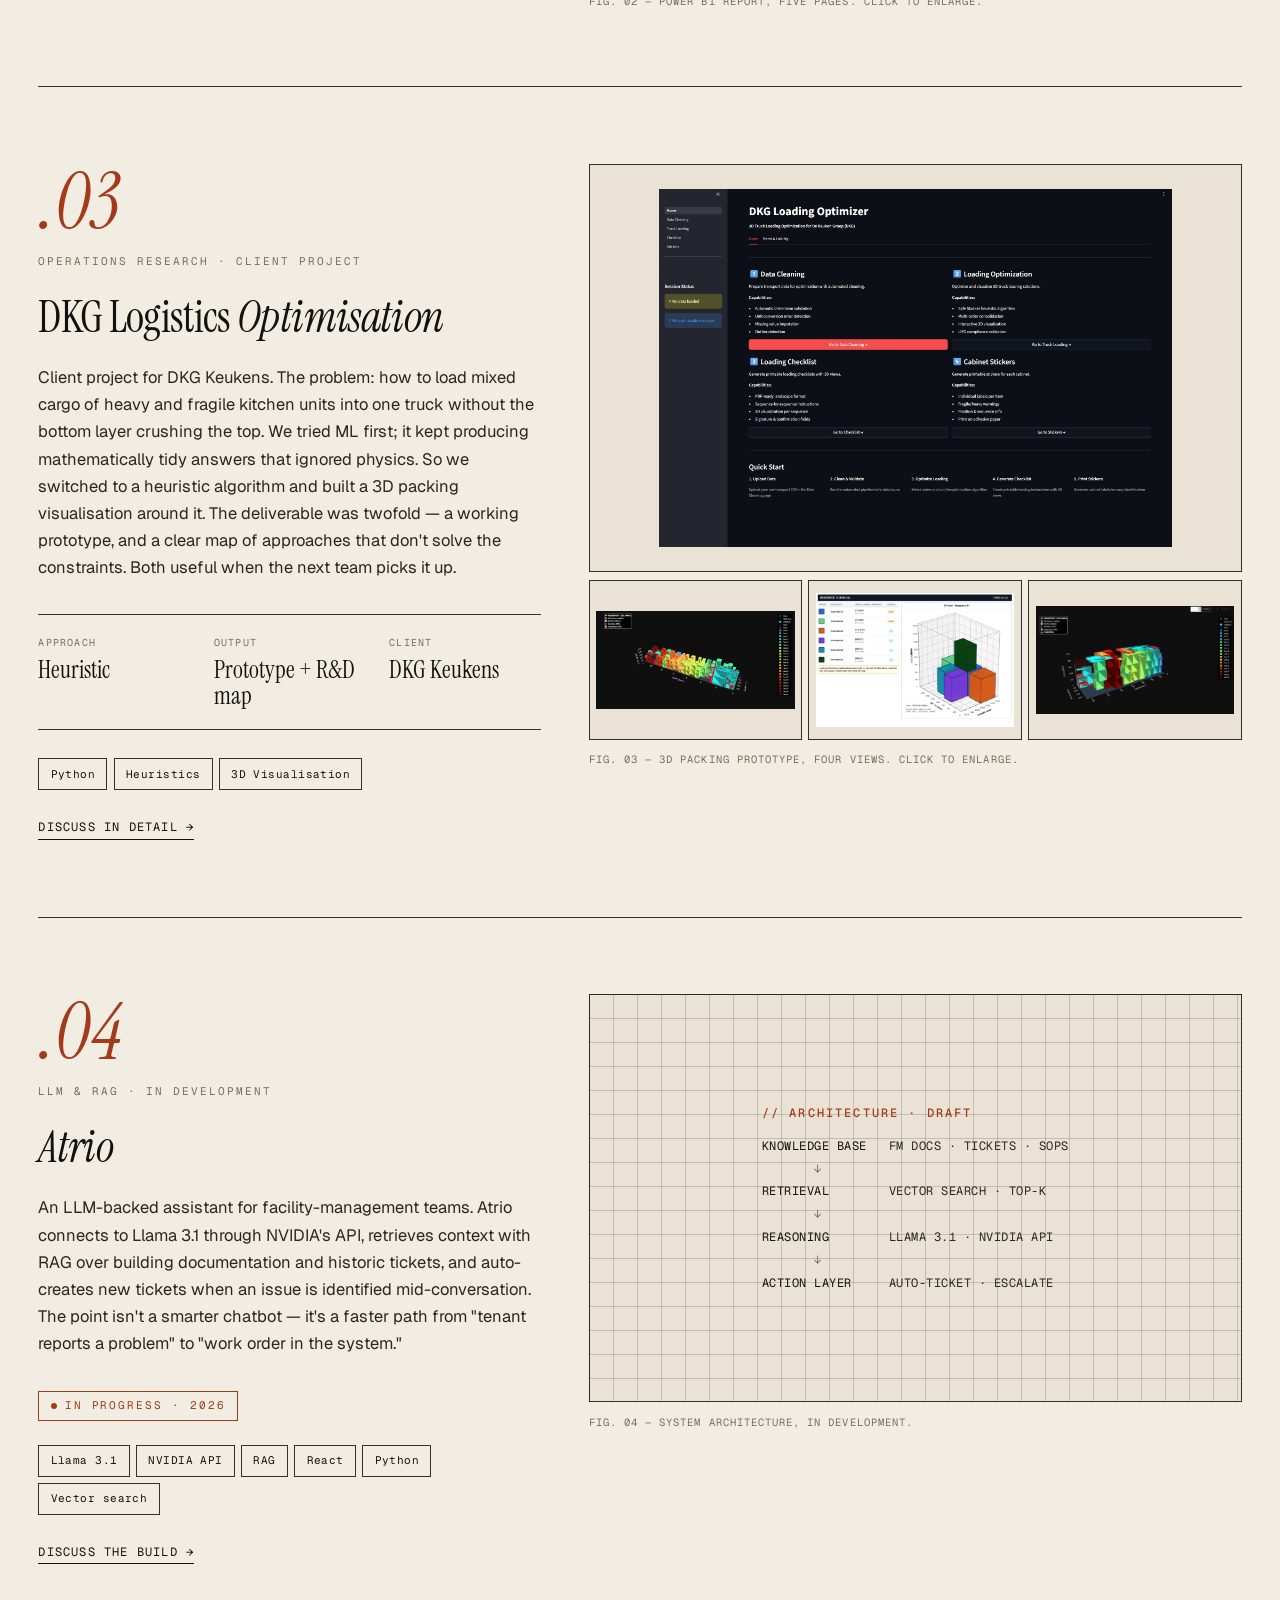
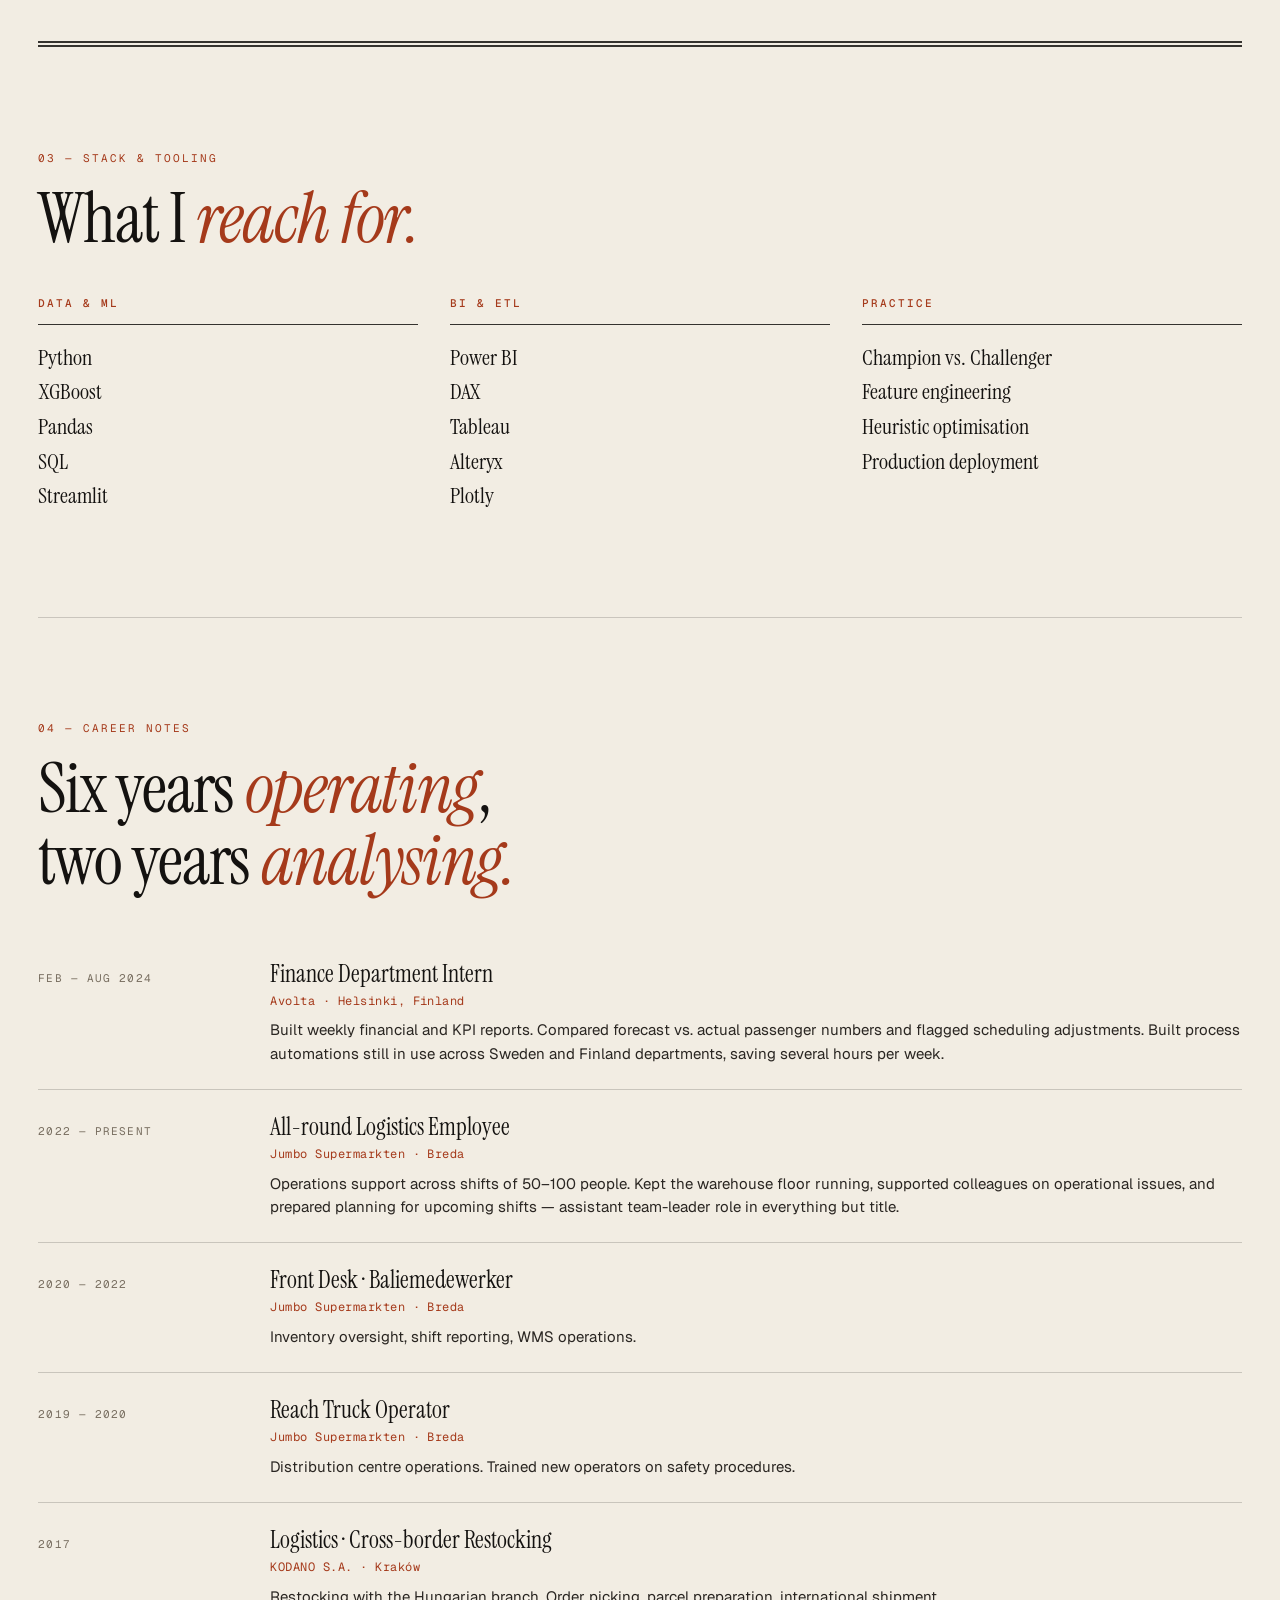
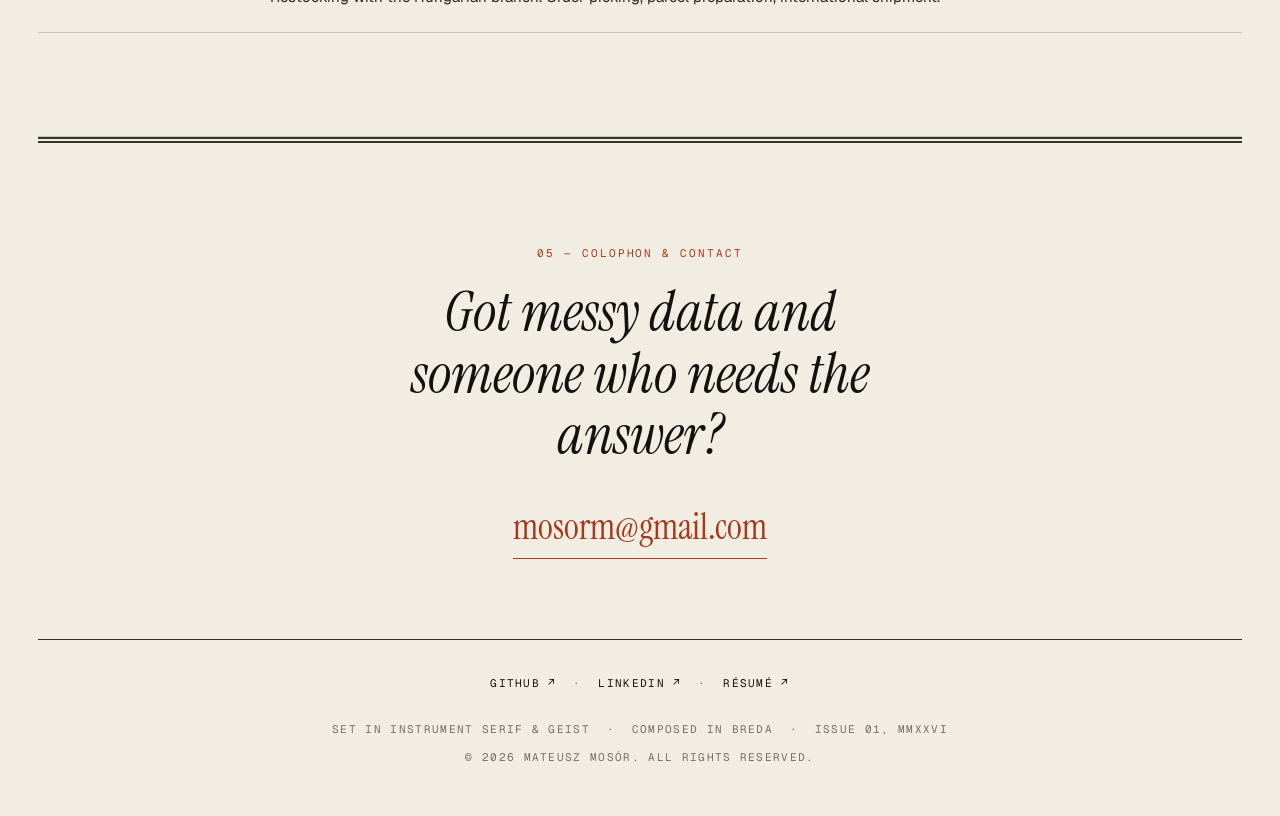
==== commit 4a5f67ad: "Update index.html" ====
--- a/index.html
+++ b/index.html
@@ -1145,7 +1145,12 @@
       <div class="colophon-meta-row">
         <a href="https://github.com/Attenersi" target="_blank" rel="noopener">GitHub ↗</a>
         &nbsp;·&nbsp;
-        <a href="www.linkedin.com/in/mateusz-mosór-2b099423b" target="_blank" rel="noopener">LinkedIn ↗</a>
+        <a
+          href="https://www.linkedin.com/in/mateusz-mosór-2b099423b"
+          target="_blank"
+          rel="noopener noreferrer"
+          >LinkedIn ↗</a
+        >
         &nbsp;·&nbsp;
         <a href="./assets/resume.pdf" target="_blank" rel="noopener">Résumé ↗</a>
       </div>
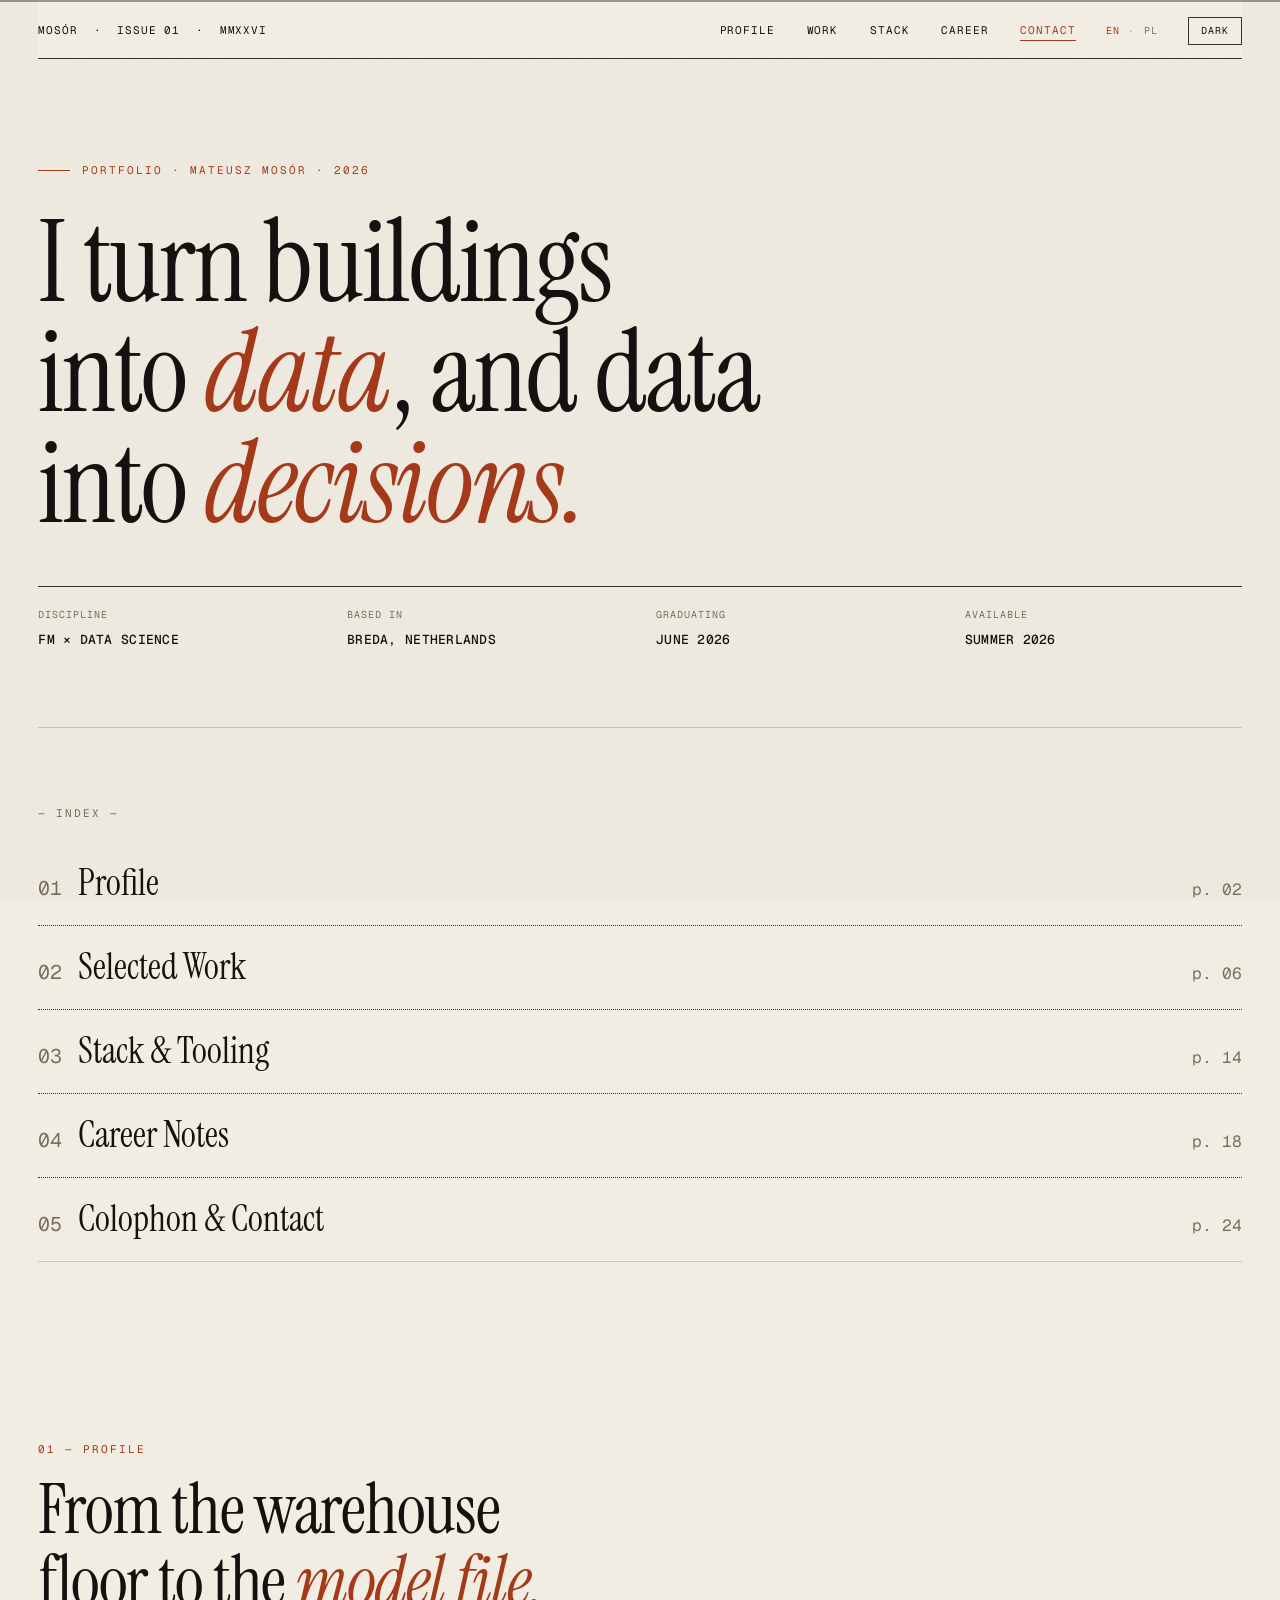
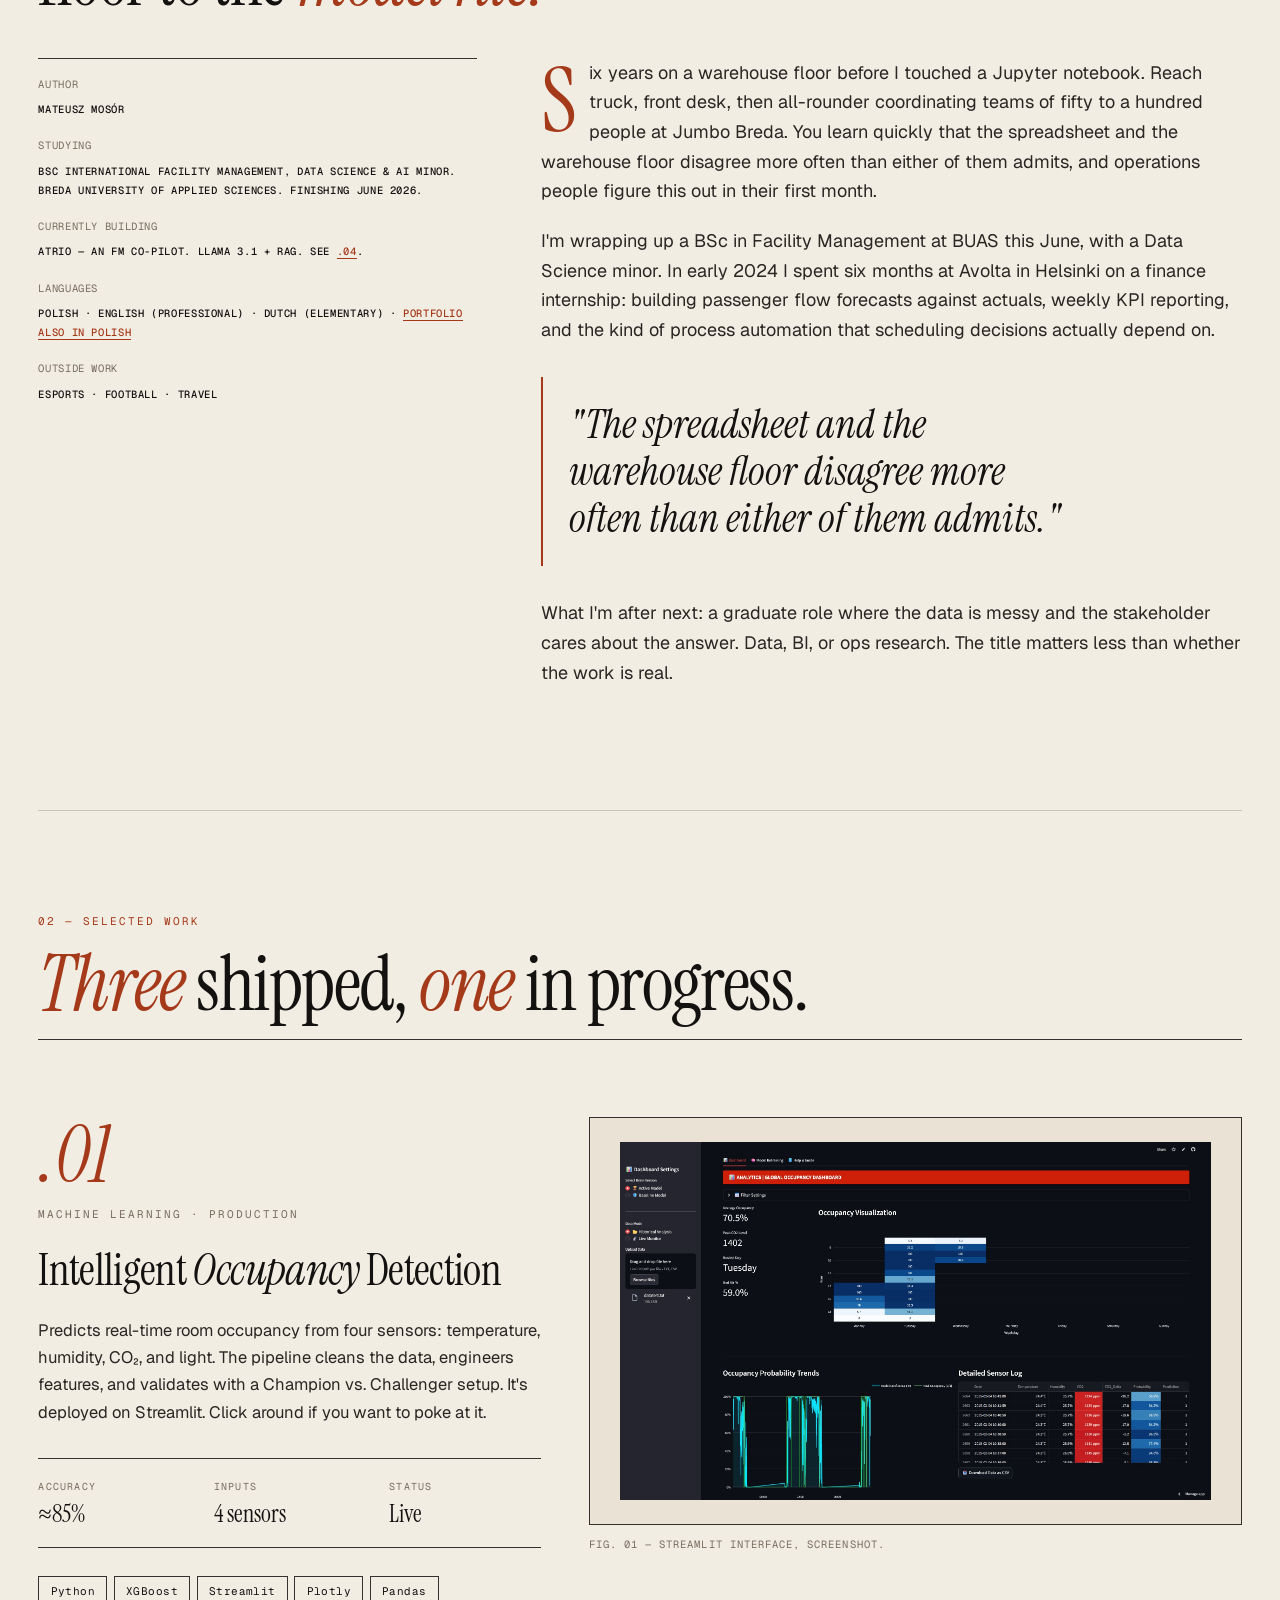
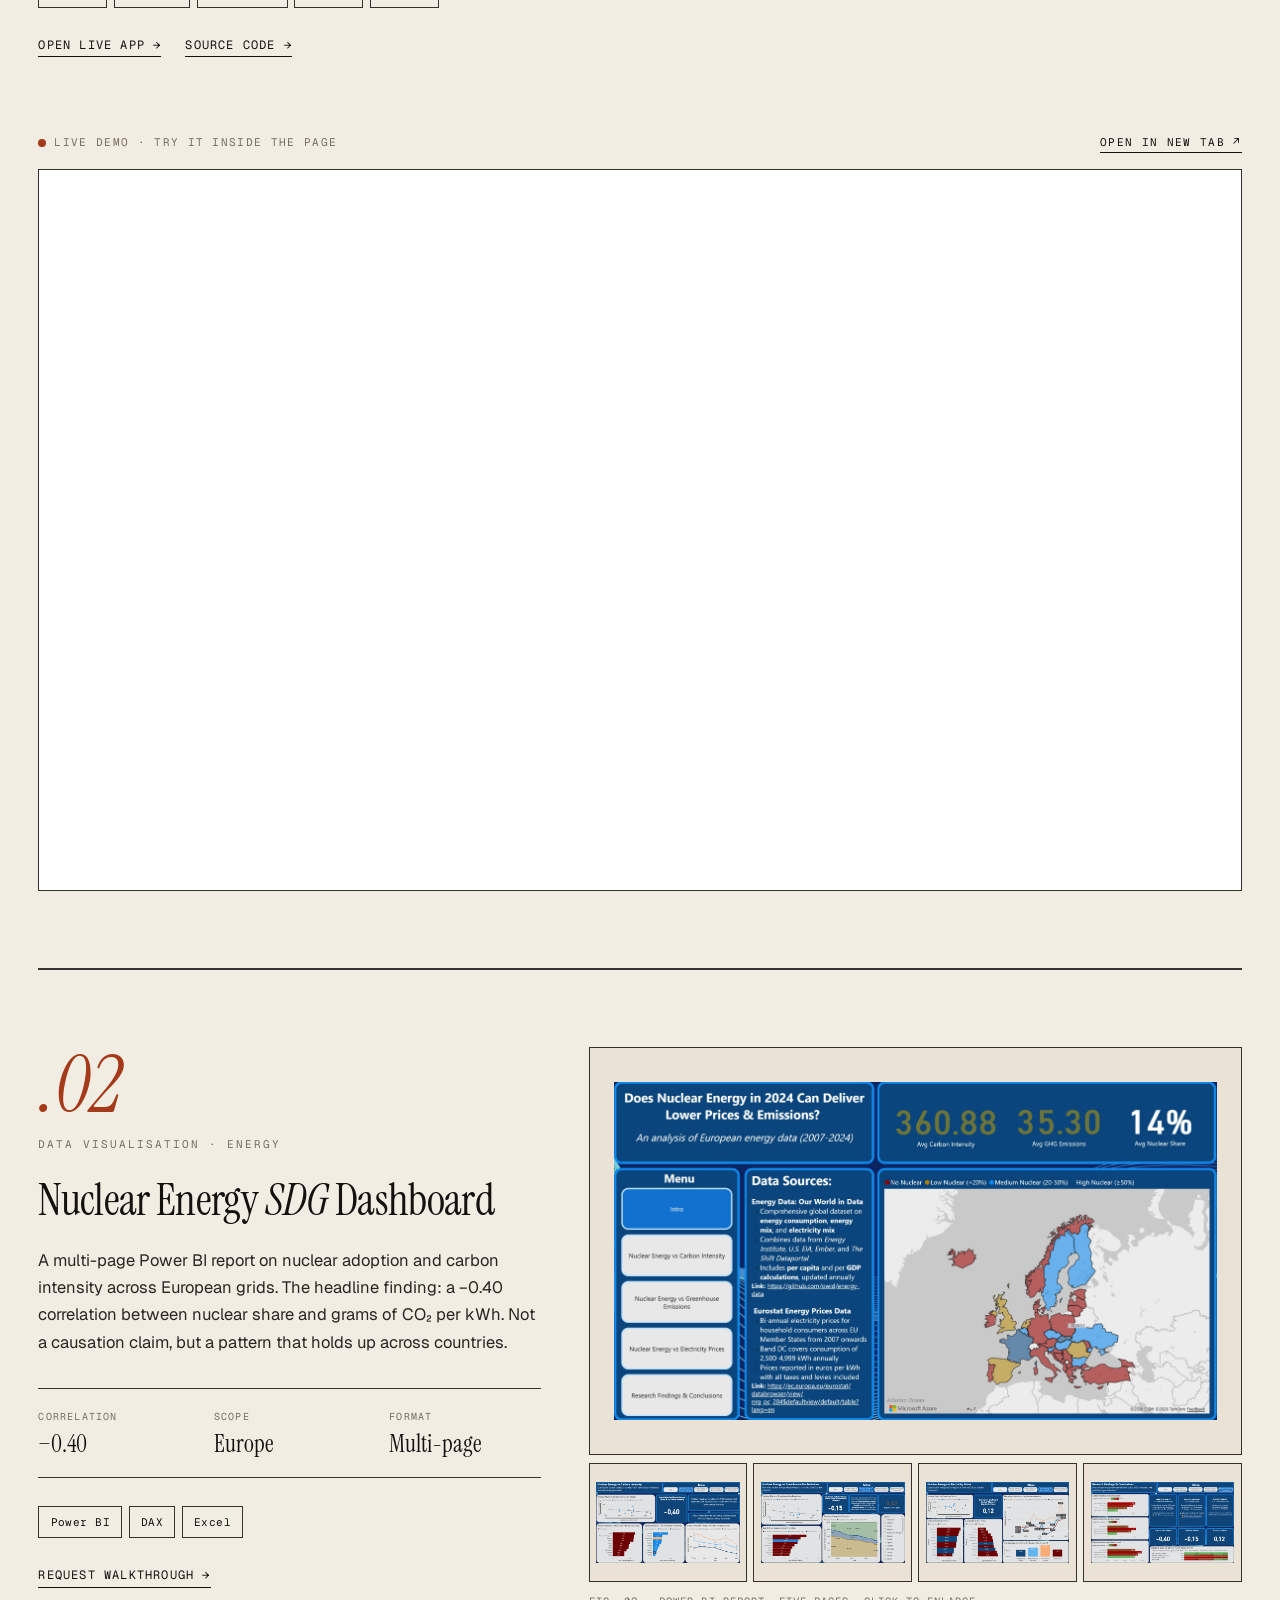
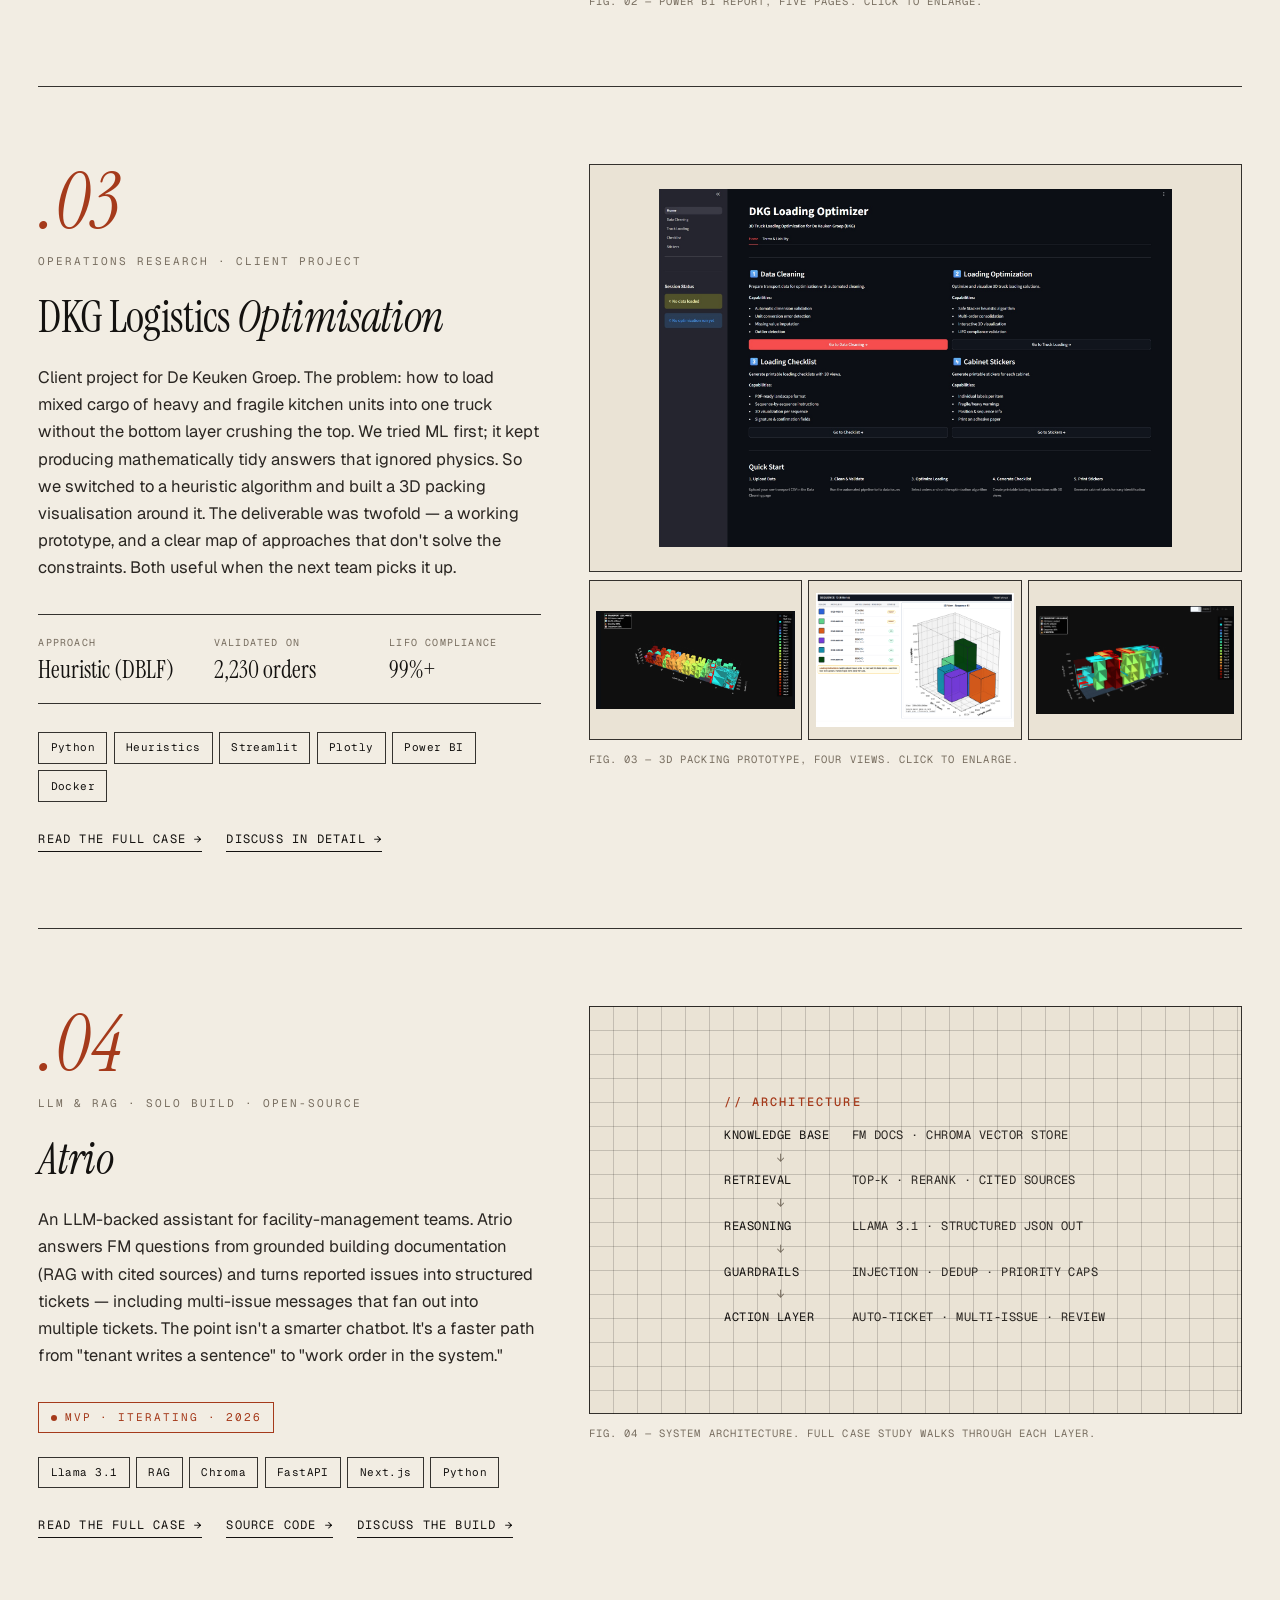
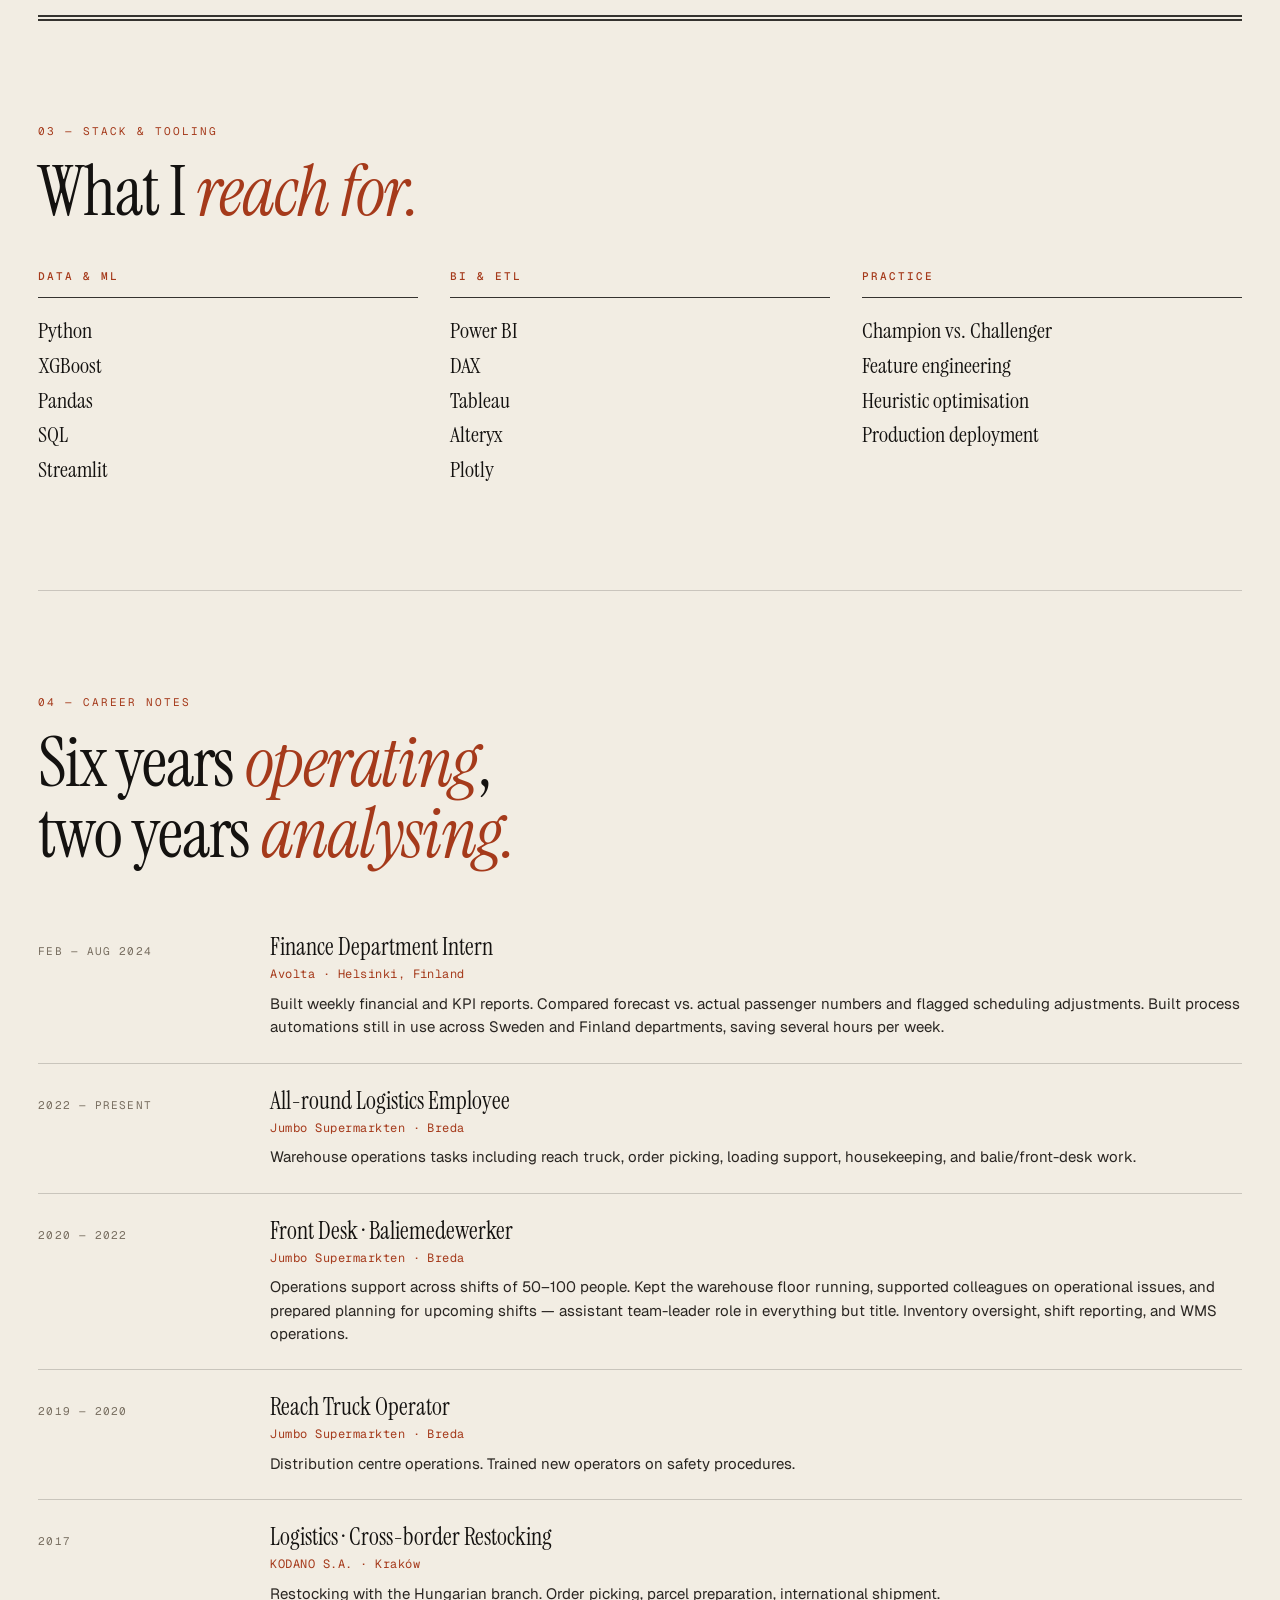
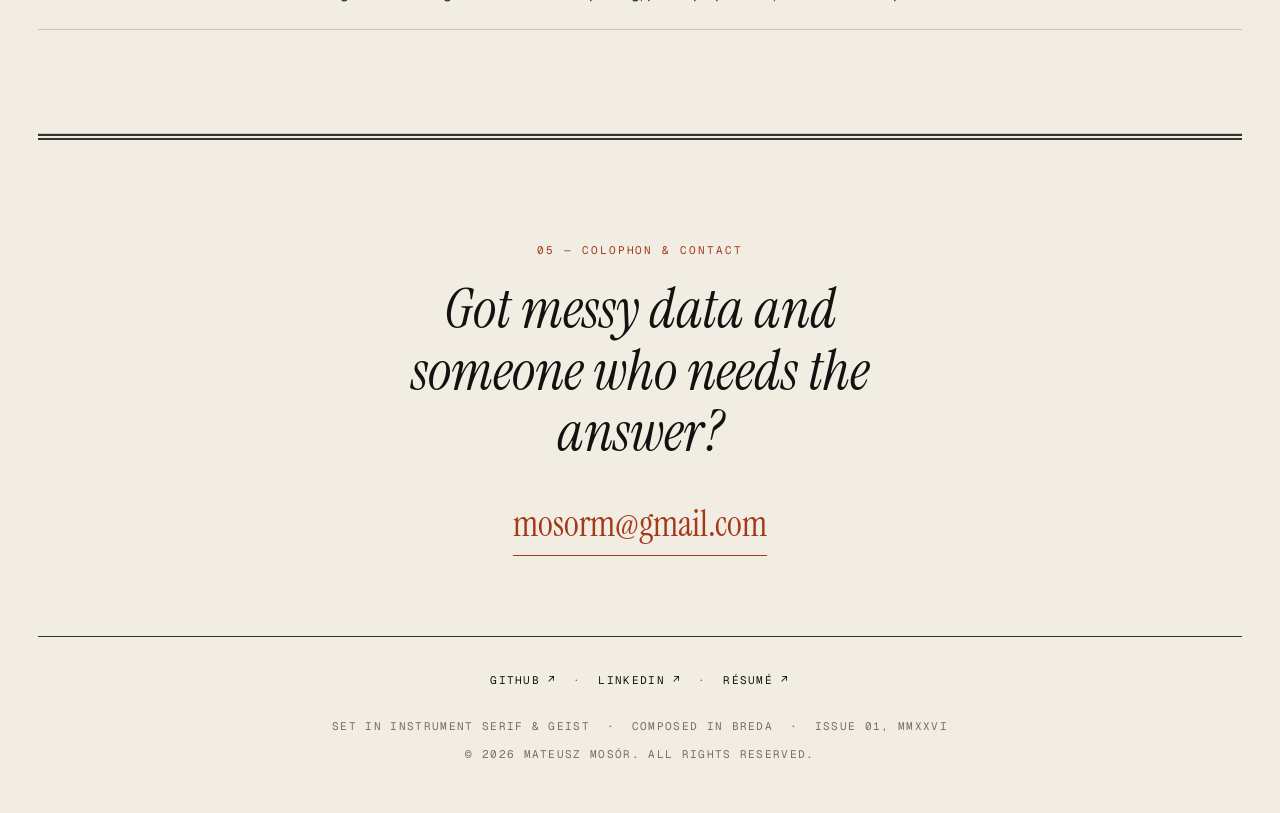
==== commit e8eaecdf: "Add Polish locale and language switcher Introduce Polish site mirror under /pl/: adds pl/index.html " ====
--- a/index.html
+++ b/index.html
@@ -1,873 +1,43 @@
 <!DOCTYPE html>
-<html lang="en">
+<html lang="en" data-lang-en="./index.html" data-lang-pl="./pl/index.html">
 <head>
 <meta charset="UTF-8">
 <meta name="viewport" content="width=device-width, initial-scale=1.0">
+
 <title>Mateusz Mosór — Portfolio · Issue 01</title>
 <meta name="description" content="Mateusz Mosór. Facility Management graduate with a Data Science minor. Selected work in machine learning, BI, and operations research.">
+<meta name="author" content="Mateusz Mosór">
+
+<!-- Open Graph / social preview -->
+<meta property="og:type" content="website">
+<meta property="og:title" content="Mateusz Mosór — Portfolio · Issue 01">
+<meta property="og:description" content="FM × Data Science. Selected work in machine learning, BI, and operations research. Available summer 2026.">
+<meta property="og:image" content="./assets/og-image.png">
+<!-- TODO: set og:url to deployed URL once known -->
+
+<meta name="twitter:card" content="summary_large_image">
+<meta name="twitter:title" content="Mateusz Mosór — Portfolio · Issue 01">
+<meta name="twitter:description" content="FM × Data Science. Selected work in machine learning, BI, and operations research.">
+<meta name="twitter:image" content="./assets/og-image.png">
+
+<link rel="alternate" hreflang="en" href="./index.html">
+<link rel="alternate" hreflang="pl" href="./pl/index.html">
+<link rel="alternate" hreflang="x-default" href="./index.html">
+
+<link rel="icon" type="image/svg+xml" href="./assets/favicon.svg">
+
+<!-- Fonts -->
 <link rel="preconnect" href="https://fonts.googleapis.com">
 <link rel="preconnect" href="https://fonts.gstatic.com" crossorigin>
 <link href="https://fonts.googleapis.com/css2?family=Instrument+Serif:ital@0;1&family=Geist:wght@300;400;500;600&family=Geist+Mono:wght@400;500&display=swap" rel="stylesheet">
-<style>
-  :root {
-    --bg: #F2EDE3;
-    --bg-alt: #EAE3D5;
-    --ink: #141210;
-    --ink-soft: #2A2622;
-    --muted: #786E60;
-    --accent: #A53A1B;
-    --rule: rgba(20, 18, 16, 0.18);
-    --rule-strong: rgba(20, 18, 16, 0.85);
-    --grain-opacity: 0.55;
-
-    --font-display: 'Instrument Serif', Georgia, serif;
-    --font-body: 'Geist', system-ui, sans-serif;
-    --font-mono: 'Geist Mono', ui-monospace, monospace;
-
-    --max-w: 1320px;
-    --gutter: clamp(1.25rem, 3vw, 3rem);
-  }
-
-  body.dark {
-    --bg: #14110E;
-    --bg-alt: #1F1A14;
-    --ink: #E8DDC8;
-    --ink-soft: #C9BDA8;
-    --muted: #8A7E6B;
-    --accent: #D4684A;
-    --rule: rgba(232, 221, 200, 0.18);
-    --rule-strong: rgba(232, 221, 200, 0.85);
-    --grain-opacity: 0;
-  }
-
-  * { box-sizing: border-box; margin: 0; padding: 0; }
-  html { scroll-behavior: smooth; }
-  body {
-    background: var(--bg);
-    color: var(--ink);
-    font-family: var(--font-body);
-    font-size: 17px;
-    line-height: 1.55;
-    -webkit-font-smoothing: antialiased;
-    -moz-osx-font-smoothing: grayscale;
-    overflow-x: hidden;
-    transition: background-color .35s ease, color .35s ease;
-  }
-
-  body::before {
-    content: '';
-    position: fixed;
-    inset: 0;
-    background-image: url("data:image/svg+xml,%3Csvg xmlns='http://www.w3.org/2000/svg' width='200' height='200'%3E%3Cfilter id='n'%3E%3CfeTurbulence type='fractalNoise' baseFrequency='0.85' numOctaves='2' stitchTiles='stitch'/%3E%3CfeColorMatrix values='0 0 0 0 0 0 0 0 0 0 0 0 0 0 0 0 0 0 0.05 0'/%3E%3C/filter%3E%3Crect width='100%25' height='100%25' filter='url(%23n)'/%3E%3C/svg%3E");
-    pointer-events: none;
-    z-index: 1;
-    opacity: var(--grain-opacity);
-    mix-blend-mode: multiply;
-    transition: opacity .35s ease;
-  }
-
-  .container { max-width: var(--max-w); margin: 0 auto; padding: 0 var(--gutter); position: relative; z-index: 2; }
-
-  ::selection { background: var(--accent); color: var(--bg); }
-
-  .masthead {
-    position: sticky;
-    top: 0;
-    background: var(--bg);
-    z-index: 50;
-    border-bottom: 1px solid var(--rule-strong);
-    padding: 1.05rem 0 0.85rem;
-    font-family: var(--font-mono);
-    font-size: 11px;
-    letter-spacing: 0.08em;
-    text-transform: uppercase;
-    transition: padding 0.35s ease;
-  }
-  .masthead.compact {
-    padding: 0.55rem 0 0.45rem;
-  }
-  .masthead-row { display: flex; justify-content: space-between; align-items: center; flex-wrap: wrap; gap: 1rem; }
-  .masthead-nav-wrap { display: flex; align-items: center; gap: 1.75rem; }
-  .masthead nav a {
-    position: relative;
-    color: var(--ink);
-    text-decoration: none;
-    margin-left: 1.5rem;
-    padding-bottom: 4px;
-    transition: color .25s ease;
-  }
-  .masthead nav a::after {
-    content: '';
-    position: absolute;
-    left: 0;
-    bottom: 0;
-    width: 100%;
-    height: 1px;
-    background: var(--accent);
-    transform: scaleX(0);
-    transform-origin: right center;
-    transition: transform 0.45s cubic-bezier(0.4, 0, 0.2, 1);
-  }
-  .masthead nav a:first-child { margin-left: 0; }
-  .masthead nav a:hover,
-  .masthead nav a.active { color: var(--accent); }
-  .masthead nav a:hover::after,
-  .masthead nav a.active::after {
-    transform: scaleX(1);
-    transform-origin: left center;
-  }
-
-  .theme-toggle {
-    background: transparent;
-    border: 1px solid var(--rule-strong);
-    color: var(--ink);
-    font-family: var(--font-mono);
-    font-size: 10px;
-    letter-spacing: 0.12em;
-    padding: 0.4rem 0.7rem;
-    cursor: pointer;
-    text-transform: uppercase;
-    transition: background-color .2s, color .2s;
-  }
-  .theme-toggle:hover { background: var(--ink); color: var(--bg); }
-
-  @media (max-width: 720px) {
-    .masthead-nav-wrap { width: 100%; flex-wrap: wrap; gap: 0.75rem; }
-    .masthead nav a { margin-left: 0; margin-right: 1rem; }
-  }
-
-  .hero {
-    padding: clamp(3rem, 8vw, 7rem) 0 clamp(2.5rem, 6vw, 5rem);
-    border-bottom: 1px solid var(--rule);
-    position: relative;
-  }
-  .kicker {
-    font-family: var(--font-mono);
-    font-size: 11px;
-    letter-spacing: 0.18em;
-    text-transform: uppercase;
-    color: var(--accent);
-    display: flex;
-    align-items: center;
-    gap: 0.75rem;
-    margin-bottom: 1.75rem;
-  }
-  .kicker::before { content: ''; width: 32px; height: 1px; background: var(--accent); }
-
-  .hero-headline {
-    font-family: var(--font-display);
-    font-weight: 400;
-    font-size: clamp(2.75rem, 9vw, 8.5rem);
-    line-height: 0.96;
-    letter-spacing: -0.02em;
-    color: var(--ink);
-    margin-bottom: 3rem;
-  }
-  .hero-headline em { font-style: italic; color: var(--accent); }
-
-  .hero-meta {
-    display: grid;
-    grid-template-columns: repeat(4, 1fr);
-    gap: 1.5rem 2rem;
-    border-top: 1px solid var(--rule-strong);
-    padding-top: 1.25rem;
-  }
-  .hero-meta-item {
-    font-family: var(--font-mono);
-    font-size: 10px;
-    letter-spacing: 0.1em;
-    text-transform: uppercase;
-    color: var(--muted);
-  }
-  .hero-meta-item strong {
-    display: block;
-    color: var(--ink);
-    font-weight: 500;
-    margin-top: 0.45rem;
-    font-size: 13px;
-    letter-spacing: 0.02em;
-  }
-  @media (max-width: 760px) { .hero-meta { grid-template-columns: repeat(2, 1fr); } }
-  @media (max-width: 420px) { .hero-meta { grid-template-columns: 1fr; } }
-
-  .contents {
-    padding: clamp(3rem, 6vw, 5rem) 0;
-  }
-  .label {
-    font-family: var(--font-mono);
-    font-size: 11px;
-    letter-spacing: 0.18em;
-    text-transform: uppercase;
-    color: var(--muted);
-    margin-bottom: 1.25rem;
-  }
-  .contents-list { list-style: none; border-bottom: 1px solid var(--rule); }
-  .contents-list li {
-    display: grid;
-    grid-template-columns: auto 1fr auto;
-    align-items: baseline;
-    gap: 1rem;
-    padding: 0.85rem 0;
-    border-bottom: 1px dotted var(--rule-strong);
-    font-family: var(--font-display);
-    font-size: clamp(1.4rem, 3vw, 2.25rem);
-  }
-  .contents-list li:last-child { border-bottom: none; }
-  .contents-list a {
-    color: var(--ink);
-    text-decoration: none;
-    transition: color .2s, font-style .2s;
-  }
-  .contents-list a:hover { color: var(--accent); font-style: italic; }
-  .contents-num { font-family: var(--font-mono); font-size: 0.55em; color: var(--muted); }
-  .contents-page { font-family: var(--font-mono); font-size: 0.45em; color: var(--muted); }
-
-  .article {
-    padding: clamp(4rem, 8vw, 7rem) 0;
-    border-bottom: 1px solid var(--rule);
-  }
-  .article-num {
-    font-family: var(--font-mono);
-    font-size: 11px;
-    letter-spacing: 0.18em;
-    color: var(--accent);
-    text-transform: uppercase;
-    margin-bottom: 1rem;
-  }
-  .article-headline {
-    font-family: var(--font-display);
-    font-weight: 400;
-    font-size: clamp(2.25rem, 5.5vw, 4.5rem);
-    line-height: 1.02;
-    letter-spacing: -0.018em;
-    margin-bottom: 2.5rem;
-    max-width: 16ch;
-  }
-  .article-headline em { font-style: italic; color: var(--accent); }
-
-  .article-body {
-    display: grid;
-    grid-template-columns: 1fr 1.6fr;
-    gap: 4rem;
-    align-items: start;
-  }
-  @media (max-width: 760px) { .article-body { grid-template-columns: 1fr; gap: 2rem; } }
-
-  .article-aside {
-    font-family: var(--font-mono);
-    font-size: 10.5px;
-    letter-spacing: 0.06em;
-    text-transform: uppercase;
-    color: var(--muted);
-    line-height: 1.8;
-    border-top: 1px solid var(--rule-strong);
-    padding-top: 1rem;
-  }
-  .article-aside-row + .article-aside-row { margin-top: 1.1rem; }
-  .article-aside strong {
-    color: var(--ink);
-    display: block;
-    margin-top: 0.4rem;
-    font-weight: 500;
-  }
-
-  .prose p {
-    font-size: 18px;
-    line-height: 1.65;
-    margin-bottom: 1.25rem;
-    color: var(--ink-soft);
-  }
-  .prose p:first-of-type::first-letter {
-    font-family: var(--font-display);
-    font-size: 5.5rem;
-    line-height: 0.85;
-    float: left;
-    padding: 0.4rem 0.75rem 0 0;
-    color: var(--accent);
-  }
-
-  .pull-quote {
-    font-family: var(--font-display);
-    font-style: italic;
-    font-size: clamp(1.6rem, 3.2vw, 2.5rem);
-    line-height: 1.18;
-    color: var(--ink);
-    padding: 1.5rem 0 1.5rem 1.75rem;
-    margin: 2rem 0;
-    max-width: 30ch;
-    position: relative;
-    opacity: 0.45;
-    transition: opacity 1.1s ease;
-  }
-  .pull-quote::before {
-    content: '';
-    position: absolute;
-    left: 0;
-    top: 0;
-    width: 2px;
-    height: 0;
-    background: var(--accent);
-    transition: height 1.3s cubic-bezier(0.4, 0, 0.2, 1);
-  }
-  .pull-quote.in {
-    opacity: 1;
-  }
-  .pull-quote.in::before {
-    height: 100%;
-  }
-
-  .work-header { padding: clamp(4rem, 8vw, 7rem) 0 1rem; }
-  .work-header h2 {
-    font-family: var(--font-display);
-    font-weight: 400;
-    font-size: clamp(2.5rem, 6vw, 5rem);
-    line-height: 1;
-    letter-spacing: -0.02em;
-  }
-  .work-header h2 em { font-style: italic; color: var(--accent); }
-
-  .case {
-    padding: clamp(3rem, 6vw, 5rem) 0;
-    border-top: 1px solid var(--rule-strong);
-    display: grid;
-    grid-template-columns: 1fr 1.3fr;
-    gap: 3rem;
-  }
-  @media (max-width: 880px) { .case { grid-template-columns: 1fr; gap: 2rem; } }
-
-  .case-meta { align-self: start; }
-  .case-num {
-    font-family: var(--font-display);
-    font-size: clamp(3rem, 6vw, 5rem);
-    line-height: 1;
-    color: var(--accent);
-    margin-bottom: 0.75rem;
-  }
-  .case-num em { font-style: italic; }
-  .case-category {
-    font-family: var(--font-mono);
-    font-size: 11px;
-    letter-spacing: 0.18em;
-    text-transform: uppercase;
-    color: var(--muted);
-    margin-bottom: 1.5rem;
-  }
-  .case-headline {
-    font-family: var(--font-display);
-    font-weight: 400;
-    font-size: clamp(1.85rem, 3.6vw, 2.75rem);
-    line-height: 1.05;
-    letter-spacing: -0.015em;
-    margin-bottom: 1.5rem;
-  }
-  .case-headline em { font-style: italic; }
-  .case-lede {
-    font-size: 16.5px;
-    line-height: 1.65;
-    color: var(--ink-soft);
-    margin-bottom: 2rem;
-  }
-
-  .case-metrics {
-    display: grid;
-    grid-template-columns: repeat(auto-fit, minmax(110px, 1fr));
-    gap: 1rem 1.5rem;
-    border-top: 1px solid var(--rule-strong);
-    border-bottom: 1px solid var(--rule-strong);
-    padding: 1.25rem 0;
-    margin-bottom: 1.75rem;
-  }
-  .case-metric-label {
-    font-family: var(--font-mono);
-    font-size: 10px;
-    letter-spacing: 0.12em;
-    text-transform: uppercase;
-    color: var(--muted);
-    margin-bottom: 0.4rem;
-  }
-  .case-metric-value {
-    font-family: var(--font-display);
-    font-size: 1.5rem;
-    line-height: 1.1;
-    color: var(--ink);
-  }
-
-  .case-stack { display: flex; flex-wrap: wrap; gap: 0.4rem; margin-bottom: 1.75rem; }
-  .case-stack span {
-    font-family: var(--font-mono);
-    font-size: 11px;
-    letter-spacing: 0.04em;
-    padding: 0.4rem 0.7rem;
-    border: 1px solid var(--rule-strong);
-    color: var(--ink);
-  }
-
-  .case-actions { display: flex; gap: 1.5rem; flex-wrap: wrap; }
-  .case-actions a {
-    font-family: var(--font-mono);
-    font-size: 12px;
-    letter-spacing: 0.1em;
-    text-transform: uppercase;
-    color: var(--ink);
-    text-decoration: none;
-    border-bottom: 1px solid var(--ink);
-    padding-bottom: 2px;
-    transition: color .2s, border-color .2s;
-  }
-  .case-actions a:hover { color: var(--accent); border-color: var(--accent); }
-  .case-actions a::after { content: ' →'; }
-
-  .case-image {
-    background: var(--bg-alt);
-    border: 1px solid var(--rule-strong);
-    overflow: hidden;
-    aspect-ratio: 16 / 10;
-    padding: clamp(0.85rem, 2vw, 1.5rem);
-  }
-  .case-image img {
-    width: 100%;
-    height: 100%;
-    object-fit: contain;
-    object-position: center;
-    --img-blur: 14px;
-    filter: saturate(0.92) contrast(1.02) blur(var(--img-blur));
-    transition: filter 1.2s cubic-bezier(0.2, 0.8, 0.2, 1), transform 0.8s ease;
-  }
-  .case-image.img-in img { --img-blur: 0px; }
-  .case-image.img-in:hover img { filter: saturate(1) contrast(1) blur(0); transform: scale(1.02); }
-
-  /* Blueprint: in-progress case visual without image */
-  .case-blueprint {
-    display: flex;
-    align-items: center;
-    justify-content: center;
-    background-image:
-      linear-gradient(var(--rule) 1px, transparent 1px),
-      linear-gradient(90deg, var(--rule) 1px, transparent 1px);
-    background-size: 24px 24px;
-    background-position: -1px -1px;
-  }
-  .case-blueprint pre {
-    font-family: var(--font-mono);
-    font-size: clamp(9px, 1.05vw, 12px);
-    line-height: 1.9;
-    letter-spacing: 0.04em;
-    color: var(--ink-soft);
-    margin: 0;
-    text-transform: uppercase;
-    white-space: pre;
-  }
-  .case-blueprint .bp-head {
-    color: var(--accent);
-    display: block;
-    margin-bottom: 0.6rem;
-    letter-spacing: 0.18em;
-    font-weight: 500;
-  }
-  .case-blueprint .bp-step { color: var(--ink); }
-  .case-blueprint .bp-arrow { color: var(--muted); }
-  .case-status {
-    display: inline-flex;
-    align-items: center;
-    gap: 0.5rem;
-    font-family: var(--font-mono);
-    font-size: 11px;
-    letter-spacing: 0.18em;
-    text-transform: uppercase;
-    color: var(--accent);
-    padding: 0.35rem 0.7rem;
-    border: 1px solid var(--accent);
-    margin-bottom: 1.5rem;
-  }
-  .case-status::before {
-    content: '';
-    width: 6px;
-    height: 6px;
-    border-radius: 50%;
-    background: var(--accent);
-    animation: pulse 1.8s ease-in-out infinite;
-  }
-
-  /* === Gallery thumbs === */
-  .case-thumbs {
-    display: grid;
-    grid-template-columns: repeat(auto-fit, minmax(0, 1fr));
-    gap: 0.4rem;
-    margin-top: 0.5rem;
-  }
-  .case-thumb {
-    background: var(--bg-alt);
-    border: 1px solid var(--rule-strong);
-    padding: 0.4rem;
-    cursor: zoom-in;
-    aspect-ratio: 4 / 3;
-    overflow: hidden;
-    transition: border-color 0.25s ease, transform 0.25s ease;
-    appearance: none;
-  }
-  .case-thumb:hover { border-color: var(--accent); transform: translateY(-2px); }
-  .case-thumb img {
-    width: 100%;
-    height: 100%;
-    object-fit: contain;
-    filter: saturate(0.85) contrast(1.02);
-  }
-  .case-image { cursor: zoom-in; }
-
-  /* === Lightbox === */
-  .lightbox {
-    position: fixed;
-    inset: 0;
-    background: rgba(20, 18, 16, 0.94);
-    display: flex;
-    align-items: center;
-    justify-content: center;
-    z-index: 200;
-    opacity: 0;
-    pointer-events: none;
-    transition: opacity 0.3s ease;
-  }
-  .lightbox.open {
-    opacity: 1;
-    pointer-events: auto;
-  }
-  .lightbox img {
-    max-width: 92vw;
-    max-height: 86vh;
-    object-fit: contain;
-    box-shadow: 0 30px 80px rgba(0,0,0,0.5);
-    background: #FFF;
-  }
-  .lightbox-btn {
-    position: absolute;
-    background: transparent;
-    border: 1px solid rgba(232, 221, 200, 0.4);
-    color: #E8DDC8;
-    font-family: var(--font-display);
-    cursor: pointer;
-    z-index: 201;
-    transition: background-color 0.2s, border-color 0.2s;
-  }
-  .lightbox-btn:hover {
-    background: rgba(232, 221, 200, 0.1);
-    border-color: rgba(232, 221, 200, 0.8);
-  }
-  .lb-close {
-    top: 24px;
-    right: 24px;
-    width: 44px;
-    height: 44px;
-    font-size: 28px;
-    line-height: 1;
-  }
-  .lb-prev, .lb-next {
-    top: 50%;
-    transform: translateY(-50%);
-    width: 56px;
-    height: 56px;
-    font-size: 32px;
-    font-style: italic;
-    line-height: 1;
-  }
-  .lb-prev { left: 24px; }
-  .lb-next { right: 24px; }
-  .lb-counter {
-    position: absolute;
-    bottom: 24px;
-    left: 50%;
-    transform: translateX(-50%);
-    font-family: var(--font-mono);
-    font-size: 11px;
-    letter-spacing: 0.18em;
-    text-transform: uppercase;
-    color: rgba(232, 221, 200, 0.8);
-    z-index: 201;
-  }
-  @media (max-width: 600px) {
-    .lb-prev, .lb-next { width: 44px; height: 44px; font-size: 22px; }
-    .lb-prev { left: 12px; }
-    .lb-next { right: 12px; }
-    .lb-close { top: 12px; right: 12px; }
-  }
-  .case-caption {
-    font-family: var(--font-mono);
-    font-size: 10.5px;
-    letter-spacing: 0.1em;
-    text-transform: uppercase;
-    color: var(--muted);
-    margin-top: 0.7rem;
-  }
-
-  .case-embed {
-    padding: 0 0 clamp(3rem, 6vw, 5rem);
-    border-bottom: 1px solid var(--rule-strong);
-  }
-  .case-embed-label {
-    font-family: var(--font-mono);
-    font-size: 11px;
-    letter-spacing: 0.12em;
-    text-transform: uppercase;
-    color: var(--muted);
-    margin-bottom: 1rem;
-    display: flex;
-    justify-content: space-between;
-    align-items: baseline;
-    flex-wrap: wrap;
-    gap: 1rem;
-  }
-  .case-embed-label .live-dot {
-    display: inline-block;
-    width: 8px;
-    height: 8px;
-    border-radius: 50%;
-    background: var(--accent);
-    margin-right: 0.5rem;
-    animation: pulse 1.8s ease-in-out infinite;
-    vertical-align: middle;
-  }
-  @keyframes pulse {
-    0%, 100% { opacity: 1; transform: scale(1); }
-    50% { opacity: 0.5; transform: scale(0.8); }
-  }
-  .case-embed-label a {
-    color: var(--ink);
-    text-decoration: none;
-    border-bottom: 1px solid var(--ink);
-    padding-bottom: 1px;
-  }
-  .case-embed-label a:hover { color: var(--accent); border-color: var(--accent); }
-  .case-iframe-wrap {
-    border: 1px solid var(--rule-strong);
-    background: var(--bg-alt);
-    overflow: hidden;
-    position: relative;
-  }
-  .case-iframe-wrap iframe {
-    width: 100%;
-    height: 720px;
-    border: none;
-    display: block;
-    background: #FFF;
-    filter: blur(14px);
-    transition: filter 1.2s cubic-bezier(0.2, 0.8, 0.2, 1);
-  }
-  .case-iframe-wrap.img-in iframe { filter: blur(0); }
-  @media (max-width: 720px) {
-    .case-iframe-wrap iframe { height: 560px; }
-  }
-
-  .stack {
-    padding: clamp(4rem, 8vw, 7rem) 0;
-    border-top: 6px double var(--rule-strong);
-    border-bottom: 1px solid var(--rule);
-  }
-  .stack-grid {
-    display: grid;
-    grid-template-columns: repeat(auto-fit, minmax(220px, 1fr));
-    gap: 3rem 2rem;
-    margin-top: 2.5rem;
-  }
-  .stack-col h4 {
-    font-family: var(--font-mono);
-    font-size: 11px;
-    letter-spacing: 0.18em;
-    text-transform: uppercase;
-    color: var(--accent);
-    padding-bottom: 0.75rem;
-    border-bottom: 1px solid var(--rule-strong);
-    margin-bottom: 1rem;
-    font-weight: 500;
-  }
-  .stack-col ul { list-style: none; }
-  .stack-col li {
-    font-family: var(--font-display);
-    font-size: 1.4rem;
-    line-height: 1.55;
-    color: var(--ink);
-  }
-
-  .career {
-    padding: clamp(4rem, 8vw, 7rem) 0;
-    border-bottom: 1px solid var(--rule);
-  }
-  .career-list { margin-top: 2.5rem; }
-  .career-row {
-    display: grid;
-    grid-template-columns: 200px 1fr;
-    gap: 2rem;
-    padding: 1.5rem 0;
-    border-bottom: 1px solid var(--rule);
-    align-items: baseline;
-  }
-  @media (max-width: 700px) { .career-row { grid-template-columns: 1fr; gap: 0.4rem; } }
-  .career-when {
-    font-family: var(--font-mono);
-    font-size: 11px;
-    letter-spacing: 0.1em;
-    text-transform: uppercase;
-    color: var(--muted);
-  }
-  .career-what h5 {
-    font-family: var(--font-display);
-    font-size: 1.5rem;
-    font-weight: 400;
-    line-height: 1.1;
-    margin-bottom: 0.3rem;
-  }
-  .career-where {
-    font-family: var(--font-mono);
-    font-size: 12px;
-    color: var(--accent);
-    letter-spacing: 0.04em;
-  }
-  .career-detail {
-    margin-top: 0.5rem;
-    color: var(--ink-soft);
-    font-size: 15px;
-    line-height: 1.55;
-  }
-
-  .colophon {
-    padding: clamp(4rem, 8vw, 7rem) 0 3rem;
-    border-top: 6px double var(--rule-strong);
-    text-align: center;
-  }
-  .colophon-headline {
-    font-family: var(--font-display);
-    font-style: italic;
-    font-size: clamp(1.85rem, 5vw, 3.5rem);
-    line-height: 1.1;
-    margin: 1.25rem auto 2rem;
-    max-width: 22ch;
-  }
-  .colophon-mail {
-    display: inline-block;
-    font-family: var(--font-display);
-    font-size: clamp(1.4rem, 3vw, 2.25rem);
-    color: var(--accent);
-    text-decoration: none;
-    border-bottom: 1px solid var(--accent);
-    padding-bottom: 0.2rem;
-    margin-bottom: 2.5rem;
-    transition: transform 0.45s cubic-bezier(0.2, 0.8, 0.2, 1), opacity 0.2s;
-    will-change: transform;
-  }
-  .colophon-mail:hover { opacity: 0.75; }
-
-  .colophon-meta {
-    font-family: var(--font-mono);
-    font-size: 11px;
-    letter-spacing: 0.12em;
-    text-transform: uppercase;
-    color: var(--muted);
-    line-height: 2;
-    margin-top: 2.5rem;
-    border-top: 1px solid var(--rule-strong);
-    padding-top: 2rem;
-  }
-  .colophon-meta a {
-    position: relative;
-    color: var(--ink);
-    text-decoration: none;
-    padding-bottom: 1px;
-    transition: color .25s ease;
-  }
-  .colophon-meta a::after {
-    content: '';
-    position: absolute;
-    left: 0;
-    bottom: 0;
-    width: 100%;
-    height: 1px;
-    background: var(--accent);
-    transform: scaleX(0);
-    transform-origin: right center;
-    transition: transform 0.45s cubic-bezier(0.4, 0, 0.2, 1);
-  }
-  .colophon-meta a:hover { color: var(--accent); }
-  .colophon-meta a:hover::after { transform: scaleX(1); transform-origin: left center; }
-  .colophon-meta-row + .colophon-meta-row { margin-top: 0.4rem; }
-
-  .reveal { opacity: 0; transform: translateY(20px); transition: opacity .9s ease, transform .9s ease; }
-  .reveal.in { opacity: 1; transform: translateY(0); }
-
-  /* Progress bar — replaces masthead top border, acts as both static frame and scroll indicator */
-  .progress-bar {
-    position: fixed;
-    top: 0;
-    left: 0;
-    right: 0;
-    height: 2px;
-    background: rgba(20, 18, 16, 0.4);
-    z-index: 100;
-    pointer-events: none;
-  }
-  body.dark .progress-bar { background: rgba(232, 221, 200, 0.3); }
-  .progress-bar-fill {
-    height: 100%;
-    width: 0%;
-    background: var(--accent);
-    transition: width 0.08s linear;
-  }
-
-  /* === Case image tilt support === */
-  .case-image:not(.case-blueprint) {
-    transition: transform 0.4s cubic-bezier(0.2, 0.8, 0.2, 1);
-    transform-style: preserve-3d;
-    will-change: transform;
-  }
-
-  /* === Stagger reveal for stack and career === */
-  .stack-col,
-  .career-row {
-    opacity: 0;
-    transform: translateY(14px);
-    transition: opacity 0.7s cubic-bezier(0.2, 0.8, 0.2, 1), transform 0.7s cubic-bezier(0.2, 0.8, 0.2, 1);
-  }
-  .stack.in .stack-col,
-  .career.in .career-row {
-    opacity: 1;
-    transform: translateY(0);
-  }
-  .stack.in .stack-col:nth-child(1) { transition-delay: 0.05s; }
-  .stack.in .stack-col:nth-child(2) { transition-delay: 0.18s; }
-  .stack.in .stack-col:nth-child(3) { transition-delay: 0.31s; }
-  .career.in .career-row:nth-child(1) { transition-delay: 0.05s; }
-  .career.in .career-row:nth-child(2) { transition-delay: 0.14s; }
-  .career.in .career-row:nth-child(3) { transition-delay: 0.23s; }
-  .career.in .career-row:nth-child(4) { transition-delay: 0.32s; }
-  .career.in .career-row:nth-child(5) { transition-delay: 0.41s; }
-
-  /* === Reduced motion overrides for new effects === */
-  @media (prefers-reduced-motion: reduce) {
-    .pull-quote { opacity: 1; transition: none; }
-    .pull-quote::before { height: 100%; transition: none; }
-    .stack-col, .career-row { opacity: 1; transform: none; transition: none; }
-    .case-image:not(.case-blueprint) { transform: none !important; }
-  }
-  .hero-headline .word {
-    display: inline-block;
-    opacity: 0;
-    transform: translateY(0.5em);
-    animation: wordReveal 0.85s cubic-bezier(0.2, 0.8, 0.2, 1) forwards;
-  }
-  @keyframes wordReveal {
-    to { opacity: 1; transform: translateY(0); }
-  }
-
-  @media (prefers-reduced-motion: reduce) {
-    .reveal { opacity: 1; transform: none; transition: none; }
-    html { scroll-behavior: auto; }
-    .case-embed-label .live-dot { animation: none; }
-    .hero-headline .word { animation: none; opacity: 1; transform: none; }
-    .case-image img { --img-blur: 0px; }
-    .case-iframe-wrap iframe { filter: none; }
-    .progress-bar { transition: none; }
-  }
-</style>
+
+<!-- Shared styles -->
+<link rel="stylesheet" href="./css/style.css">
 </head>
 <body>
+
 <div class="progress-bar" aria-hidden="true"><div class="progress-bar-fill"></div></div>
+
 <div class="lightbox" role="dialog" aria-hidden="true" aria-label="Image viewer">
   <button class="lightbox-btn lb-close" type="button" aria-label="Close">×</button>
   <button class="lightbox-btn lb-prev" type="button" aria-label="Previous image">‹</button>
@@ -875,6 +45,7 @@
   <img alt="">
   <div class="lb-counter"></div>
 </div>
+
 <div class="container">
 
   <header class="masthead">
@@ -888,6 +59,11 @@
           <a href="#career">Career</a>
           <a href="#contact">Contact</a>
         </nav>
+        <div class="lang-switch" role="navigation" aria-label="Language">
+          <a class="lang-switch-link is-active" href="./index.html" hreflang="en" lang="en" data-lang-choice="en">EN</a>
+          <span class="lang-switch-sep" aria-hidden="true">·</span>
+          <a class="lang-switch-link" href="./pl/index.html" hreflang="pl" lang="pl" data-lang-choice="pl">PL</a>
+        </div>
         <button class="theme-toggle" id="themeToggle" type="button" aria-label="Toggle theme">Dark</button>
       </div>
     </div>
@@ -927,7 +103,7 @@
         <div class="article-aside-row">Author<strong>Mateusz Mosór</strong></div>
         <div class="article-aside-row">Studying<strong>BSc International Facility Management, Data Science &amp; AI minor. Breda University of Applied Sciences. Finishing June 2026.</strong></div>
         <div class="article-aside-row">Currently building<strong>Atrio — an FM co-pilot. Llama 3.1 + RAG. See <a href="#work" style="color:var(--accent);text-decoration:none;border-bottom:1px solid var(--accent);">.04</a>.</strong></div>
-        <div class="article-aside-row">Languages<strong>Polish · English (professional) · Dutch (elementary)</strong></div>
+        <div class="article-aside-row">Languages<strong>Polish · English (professional) · Dutch (elementary) · <a href="./pl/index.html" hreflang="pl" style="color:var(--accent);text-decoration:none;border-bottom:1px solid var(--accent);">Portfolio also in Polish</a></strong></div>
         <div class="article-aside-row">Outside work<strong>Esports · Football · Travel</strong></div>
       </aside>
       <div class="prose">
@@ -945,6 +121,7 @@
       <h2><em>Three</em> shipped, <em>one</em> in progress.</h2>
     </div>
 
+    <!-- ===== Case .01 — Occupancy ===== -->
     <article class="case">
       <div class="case-meta">
         <div class="case-num"><em>.01</em></div>
@@ -970,6 +147,7 @@
       </figure>
     </article>
 
+    <!-- ===== Live embed ===== -->
     <div class="case-embed">
       <div class="case-embed-label">
         <span><span class="live-dot"></span>Live demo · Try it inside the page</span>
@@ -985,6 +163,7 @@
       </div>
     </div>
 
+    <!-- ===== Case .02 — Nuclear SDG ===== -->
     <article class="case">
       <div class="case-meta">
         <div class="case-num"><em>.02</em></div>
@@ -1015,21 +194,23 @@
       </figure>
     </article>
 
+    <!-- ===== Case .03 — DKG (now with case study link) ===== -->
     <article class="case">
       <div class="case-meta">
         <div class="case-num"><em>.03</em></div>
         <div class="case-category">Operations Research · Client Project</div>
         <h3 class="case-headline">DKG Logistics <em>Optimisation</em></h3>
-        <p class="case-lede">Client project for DKG Keukens. The problem: how to load mixed cargo of heavy and fragile kitchen units into one truck without the bottom layer crushing the top. We tried ML first; it kept producing mathematically tidy answers that ignored physics. So we switched to a heuristic algorithm and built a 3D packing visualisation around it. The deliverable was twofold — a working prototype, and a clear map of approaches that don't solve the constraints. Both useful when the next team picks it up.</p>
+        <p class="case-lede">Client project for De Keuken Groep. The problem: how to load mixed cargo of heavy and fragile kitchen units into one truck without the bottom layer crushing the top. We tried ML first; it kept producing mathematically tidy answers that ignored physics. So we switched to a heuristic algorithm and built a 3D packing visualisation around it. The deliverable was twofold — a working prototype, and a clear map of approaches that don't solve the constraints. Both useful when the next team picks it up.</p>
         <div class="case-metrics">
-          <div><div class="case-metric-label">Approach</div><div class="case-metric-value">Heuristic</div></div>
-          <div><div class="case-metric-label">Output</div><div class="case-metric-value">Prototype + R&amp;D map</div></div>
-          <div><div class="case-metric-label">Client</div><div class="case-metric-value">DKG Keukens</div></div>
+          <div><div class="case-metric-label">Approach</div><div class="case-metric-value">Heuristic (DBLF)</div></div>
+          <div><div class="case-metric-label">Validated on</div><div class="case-metric-value">2,230 orders</div></div>
+          <div><div class="case-metric-label">LIFO compliance</div><div class="case-metric-value">99%+</div></div>
         </div>
         <div class="case-stack">
-          <span>Python</span><span>Heuristics</span><span>3D Visualisation</span>
+          <span>Python</span><span>Heuristics</span><span>Streamlit</span><span>Plotly</span><span>Power BI</span><span>Docker</span>
         </div>
         <div class="case-actions">
+          <a href="./case/dkg-logistics.html">Read the full case</a>
           <a href="#contact">Discuss in detail</a>
         </div>
       </div>
@@ -1044,29 +225,34 @@
       </figure>
     </article>
 
+    <!-- ===== Case .04 — Atrio ===== -->
     <article class="case">
       <div class="case-meta">
         <div class="case-num"><em>.04</em></div>
-        <div class="case-category">LLM &amp; RAG · In Development</div>
+        <div class="case-category">LLM &amp; RAG · Solo Build · Open-Source</div>
         <h3 class="case-headline"><em>Atrio</em></h3>
-        <p class="case-lede">An LLM-backed assistant for facility-management teams. Atrio connects to Llama 3.1 through NVIDIA's API, retrieves context with RAG over building documentation and historic tickets, and auto-creates new tickets when an issue is identified mid-conversation. The point isn't a smarter chatbot — it's a faster path from "tenant reports a problem" to "work order in the system."</p>
-        <div class="case-status">In progress · 2026</div>
+        <p class="case-lede">An LLM-backed assistant for facility-management teams. Atrio answers FM questions from grounded building documentation (RAG with cited sources) and turns reported issues into structured tickets — including multi-issue messages that fan out into multiple tickets. The point isn't a smarter chatbot. It's a faster path from "tenant writes a sentence" to "work order in the system."</p>
+        <div class="case-status">MVP · Iterating · 2026</div>
         <div class="case-stack">
-          <span>Llama 3.1</span><span>NVIDIA API</span><span>RAG</span><span>React</span><span>Python</span><span>Vector search</span>
+          <span>Llama 3.1</span><span>RAG</span><span>Chroma</span><span>FastAPI</span><span>Next.js</span><span>Python</span>
         </div>
         <div class="case-actions">
+          <a href="./case/atrio.html">Read the full case</a>
+          <a href="https://github.com/Attenersi/atrio-fm-chatbot" target="_blank" rel="noopener">Source code</a>
           <a href="#contact">Discuss the build</a>
         </div>
       </div>
       <figure>
-        <div class="case-image case-blueprint"><pre><span class="bp-head">// architecture · draft</span><span class="bp-step">knowledge base   </span>fm docs · tickets · sops
+        <div class="case-image case-blueprint"><pre><span class="bp-head">// architecture</span><span class="bp-step">knowledge base   </span>fm docs · chroma vector store
        <span class="bp-arrow">↓</span>
-<span class="bp-step">retrieval        </span>vector search · top-k
+<span class="bp-step">retrieval        </span>top-k · rerank · cited sources
        <span class="bp-arrow">↓</span>
-<span class="bp-step">reasoning        </span>llama 3.1 · nvidia api
+<span class="bp-step">reasoning        </span>llama 3.1 · structured json out
        <span class="bp-arrow">↓</span>
-<span class="bp-step">action layer     </span>auto-ticket · escalate</pre></div>
-        <figcaption class="case-caption">Fig. 04 — System architecture, in development.</figcaption>
+<span class="bp-step">guardrails       </span>injection · dedup · priority caps
+       <span class="bp-arrow">↓</span>
+<span class="bp-step">action layer     </span>auto-ticket · multi-issue · review</pre></div>
+        <figcaption class="case-caption">Fig. 04 — System architecture. Full case study walks through each layer.</figcaption>
       </figure>
     </article>
   </section>
@@ -1107,7 +293,7 @@
         <div class="career-what">
           <h5>All-round Logistics Employee</h5>
           <div class="career-where">Jumbo Supermarkten · Breda</div>
-          <p class="career-detail">Operations support across shifts of 50–100 people. Kept the warehouse floor running, supported colleagues on operational issues, and prepared planning for upcoming shifts — assistant team-leader role in everything but title.</p>
+          <p class="career-detail">Warehouse operations tasks including reach truck, order picking, loading support, housekeeping, and balie/front-desk work.</p>
         </div>
       </div>
       <div class="career-row">
@@ -1115,7 +301,7 @@
         <div class="career-what">
           <h5>Front Desk · Baliemedewerker</h5>
           <div class="career-where">Jumbo Supermarkten · Breda</div>
-          <p class="career-detail">Inventory oversight, shift reporting, WMS operations.</p>
+          <p class="career-detail">Operations support across shifts of 50–100 people. Kept the warehouse floor running, supported colleagues on operational issues, and prepared planning for upcoming shifts — assistant team-leader role in everything but title. Inventory oversight, shift reporting, and WMS operations.</p>
         </div>
       </div>
       <div class="career-row">
@@ -1145,12 +331,7 @@
       <div class="colophon-meta-row">
         <a href="https://github.com/Attenersi" target="_blank" rel="noopener">GitHub ↗</a>
         &nbsp;·&nbsp;
-        <a
-          href="https://www.linkedin.com/in/mateusz-mosór-2b099423b"
-          target="_blank"
-          rel="noopener noreferrer"
-          >LinkedIn ↗</a
-        >
+        <a href="https://www.linkedin.com/in/mateusz-mos%C3%B3r" target="_blank" rel="noopener">LinkedIn ↗</a>
         &nbsp;·&nbsp;
         <a href="./assets/resume.pdf" target="_blank" rel="noopener">Résumé ↗</a>
       </div>
@@ -1161,314 +342,6 @@
 
 </div>
 
-<script>
-  // === Section reveal on scroll ===
-  const els = document.querySelectorAll('.hero, .contents, .article, .case, .case-embed, .stack, .career, .colophon');
-  els.forEach(e => e.classList.add('reveal'));
-  const io = new IntersectionObserver((entries) => {
-    entries.forEach(en => { if (en.isIntersecting) { en.target.classList.add('in'); io.unobserve(en.target); }});
-  }, { threshold: 0.08 });
-  els.forEach(e => io.observe(e));
-  document.querySelector('.hero')?.classList.add('in');
-
-  // === Image reveal (slower, deeper threshold) ===
-  const imgEls = document.querySelectorAll('.case-image, .case-iframe-wrap');
-  const imgIo = new IntersectionObserver((entries) => {
-    entries.forEach(en => {
-      if (en.isIntersecting) {
-        en.target.classList.add('img-in');
-        imgIo.unobserve(en.target);
-      }
-    });
-  }, { threshold: 0.18 });
-  imgEls.forEach(el => imgIo.observe(el));
-
-  // === Scroll-spy nav ===
-  const navLinks = document.querySelectorAll('.masthead nav a');
-  const sections = document.querySelectorAll('section[id]');
-  const spyIo = new IntersectionObserver((entries) => {
-    entries.forEach(entry => {
-      if (entry.isIntersecting) {
-        const id = entry.target.id;
-        navLinks.forEach(l => {
-          l.classList.toggle('active', l.getAttribute('href') === '#' + id);
-        });
-      }
-    });
-  }, { rootMargin: '-40% 0px -45% 0px', threshold: 0 });
-  sections.forEach(s => spyIo.observe(s));
-
-  // === Progress bar + compact masthead ===
-  const bar = document.querySelector('.progress-bar-fill');
-  const masthead = document.querySelector('.masthead');
-  let ticking = false;
-  function onScroll() {
-    if (!ticking) {
-      requestAnimationFrame(() => {
-        if (bar) {
-          const max = document.documentElement.scrollHeight - window.innerHeight;
-          const pct = max > 0 ? (window.scrollY / max) * 100 : 0;
-          bar.style.width = pct + '%';
-        }
-        if (masthead) {
-          masthead.classList.toggle('compact', window.scrollY > 140);
-        }
-        ticking = false;
-      });
-      ticking = true;
-    }
-  }
-  window.addEventListener('scroll', onScroll, { passive: true });
-  window.addEventListener('resize', onScroll);
-  onScroll();
-
-  // === Hero word stagger reveal ===
-  (function staggerHero() {
-    const headline = document.querySelector('.hero-headline');
-    if (!headline) return;
-    const walk = (parent) => {
-      Array.from(parent.childNodes).forEach(child => {
-        if (child.nodeType === Node.TEXT_NODE) {
-          const text = child.textContent;
-          if (!text.trim()) return;
-          const tokens = text.split(/(\s+)/);
-          const frag = document.createDocumentFragment();
-          tokens.forEach(tok => {
-            if (tok.length === 0) return;
-            if (/^\s+$/.test(tok)) {
-              frag.appendChild(document.createTextNode(tok));
-            } else {
-              const span = document.createElement('span');
-              span.className = 'word';
-              span.textContent = tok;
-              frag.appendChild(span);
-            }
-          });
-          parent.replaceChild(frag, child);
-        } else if (child.nodeType === Node.ELEMENT_NODE && child.tagName !== 'BR') {
-          walk(child);
-        }
-      });
-    };
-    walk(headline);
-    const words = headline.querySelectorAll('.word');
-    words.forEach((w, i) => {
-      w.style.animationDelay = (120 + i * 75) + 'ms';
-    });
-  })();
-
-  // === Magnetic email link ===
-  (function magneticEmail() {
-    if (window.matchMedia('(hover: none)').matches) return; // skip on touch
-    const email = document.querySelector('.colophon-mail');
-    if (!email) return;
-    const radius = 130;
-    let raf = null;
-    document.addEventListener('mousemove', (e) => {
-      const rect = email.getBoundingClientRect();
-      if (rect.bottom < -100 || rect.top > window.innerHeight + 100) return;
-      const cx = rect.left + rect.width / 2;
-      const cy = rect.top + rect.height / 2;
-      const dx = e.clientX - cx;
-      const dy = e.clientY - cy;
-      const dist = Math.sqrt(dx * dx + dy * dy);
-      if (dist < radius) {
-        const strength = 1 - dist / radius;
-        const tx = dx * strength * 0.28;
-        const ty = dy * strength * 0.42;
-        if (raf) cancelAnimationFrame(raf);
-        raf = requestAnimationFrame(() => {
-          email.style.transform = `translate(${tx}px, ${ty}px)`;
-        });
-      } else if (email.style.transform) {
-        if (raf) cancelAnimationFrame(raf);
-        raf = requestAnimationFrame(() => {
-          email.style.transform = '';
-        });
-      }
-    }, { passive: true });
-  })();
-
-  // === Pull-quote ink-draw reveal ===
-  (function pullQuoteReveal() {
-    const quotes = document.querySelectorAll('.pull-quote');
-    if (!quotes.length) return;
-    const io = new IntersectionObserver((entries) => {
-      entries.forEach(en => {
-        if (en.isIntersecting) {
-          en.target.classList.add('in');
-          io.unobserve(en.target);
-        }
-      });
-    }, { threshold: 0.55 });
-    quotes.forEach(q => io.observe(q));
-  })();
-
-  // === Counter animation for case metrics ===
-  (function counterAnimation() {
-    const easeOutCubic = (t) => 1 - Math.pow(1 - t, 3);
-    const animate = (el) => {
-      if (el.dataset.counted) return;
-      el.dataset.counted = '1';
-      const target = parseFloat(el.dataset.count);
-      const decimals = parseInt(el.dataset.decimals || '0', 10);
-      const prefix = el.dataset.prefix || '';
-      const suffix = el.dataset.suffix || '';
-      const duration = 1300;
-      const start = performance.now();
-      const isNeg = target < 0;
-      const absTarget = Math.abs(target);
-      const step = (now) => {
-        const elapsed = now - start;
-        const progress = Math.min(elapsed / duration, 1);
-        const eased = easeOutCubic(progress);
-        const current = absTarget * eased;
-        const formatted = current.toFixed(decimals);
-        el.textContent = prefix + (isNeg ? '−' : '') + formatted + suffix;
-        if (progress < 1) requestAnimationFrame(step);
-        else el.textContent = prefix + (isNeg ? '−' : '') + absTarget.toFixed(decimals) + suffix;
-      };
-      requestAnimationFrame(step);
-    };
-    const counters = document.querySelectorAll('[data-count]');
-    if (!counters.length) return;
-    const io = new IntersectionObserver((entries) => {
-      entries.forEach(en => {
-        if (en.isIntersecting) {
-          animate(en.target);
-          io.unobserve(en.target);
-        }
-      });
-    }, { threshold: 0.4 });
-    counters.forEach(c => io.observe(c));
-  })();
-
-  // === Cursor tilt on case images ===
-  (function cursorTilt() {
-    if (window.matchMedia('(hover: none)').matches) return;
-    const tiltMax = 2.5;
-    document.querySelectorAll('.case-image:not(.case-blueprint)').forEach(el => {
-      let raf = null;
-      el.addEventListener('mousemove', (e) => {
-        const rect = el.getBoundingClientRect();
-        const x = (e.clientX - rect.left) / rect.width - 0.5;
-        const y = (e.clientY - rect.top) / rect.height - 0.5;
-        const rotateY = x * (tiltMax * 2);
-        const rotateX = -y * (tiltMax * 2);
-        if (raf) cancelAnimationFrame(raf);
-        raf = requestAnimationFrame(() => {
-          el.style.transform = `perspective(1100px) rotateX(${rotateX}deg) rotateY(${rotateY}deg)`;
-        });
-      });
-      el.addEventListener('mouseleave', () => {
-        if (raf) cancelAnimationFrame(raf);
-        raf = requestAnimationFrame(() => {
-          el.style.transform = '';
-        });
-      });
-    });
-  })();
-
-  // === Lightbox / gallery ===
-  (function lightbox() {
-    const lb = document.querySelector('.lightbox');
-    if (!lb) return;
-    const lbImg = lb.querySelector('img');
-    const lbCounter = lb.querySelector('.lb-counter');
-    const lbClose = lb.querySelector('.lb-close');
-    const lbPrev = lb.querySelector('.lb-prev');
-    const lbNext = lb.querySelector('.lb-next');
-
-    let gallery = [];
-    let index = 0;
-
-    function render() {
-      if (!gallery.length) return;
-      const item = gallery[index];
-      lbImg.src = item.src;
-      lbImg.alt = item.alt;
-      const single = gallery.length === 1;
-      lbPrev.style.display = single ? 'none' : '';
-      lbNext.style.display = single ? 'none' : '';
-      lbCounter.textContent = single ? '' : (index + 1) + ' / ' + gallery.length;
-    }
-    function open(g, i) {
-      gallery = g;
-      index = i;
-      render();
-      lb.classList.add('open');
-      lb.setAttribute('aria-hidden', 'false');
-      document.body.style.overflow = 'hidden';
-    }
-    function close() {
-      lb.classList.remove('open');
-      lb.setAttribute('aria-hidden', 'true');
-      document.body.style.overflow = '';
-      setTimeout(() => { lbImg.src = ''; }, 300);
-    }
-    function step(delta) {
-      if (!gallery.length) return;
-      index = (index + delta + gallery.length) % gallery.length;
-      render();
-    }
-
-    lbClose.addEventListener('click', close);
-    lbPrev.addEventListener('click', (e) => { e.stopPropagation(); step(-1); });
-    lbNext.addEventListener('click', (e) => { e.stopPropagation(); step(1); });
-    lb.addEventListener('click', (e) => { if (e.target === lb) close(); });
-    document.addEventListener('keydown', (e) => {
-      if (!lb.classList.contains('open')) return;
-      if (e.key === 'Escape') close();
-      else if (e.key === 'ArrowLeft') step(-1);
-      else if (e.key === 'ArrowRight') step(1);
-    });
-
-    // Bind every figure[data-gallery] + standalone .case-image
-    document.querySelectorAll('figure[data-gallery]').forEach(fig => {
-      const imgs = Array.from(fig.querySelectorAll('img'));
-      const items = imgs.map(i => ({ src: i.src, alt: i.alt }));
-      imgs.forEach((img, i) => {
-        const target = img.closest('button') || img.closest('.case-image') || img;
-        target.addEventListener('click', (e) => {
-          e.preventDefault();
-          open(items, i);
-        });
-        target.style.cursor = 'zoom-in';
-      });
-    });
-    // Single-image cases (Occupancy and any others without data-gallery)
-    document.querySelectorAll('figure:not([data-gallery]) .case-image:not(.case-blueprint)').forEach(box => {
-      const img = box.querySelector('img');
-      if (!img) return;
-      box.addEventListener('click', () => {
-        open([{ src: img.src, alt: img.alt }], 0);
-      });
-      box.style.cursor = 'zoom-in';
-    });
-  })();
-
-  // === Theme toggle ===
-  const toggle = document.getElementById('themeToggle');
-  const setTheme = (mode) => {
-    if (mode === 'dark') {
-      document.body.classList.add('dark');
-      toggle.textContent = 'Light';
-    } else {
-      document.body.classList.remove('dark');
-      toggle.textContent = 'Dark';
-    }
-    try { localStorage.setItem('mosor-theme', mode); } catch (e) {}
-  };
-  let initial = 'light';
-  try {
-    const stored = localStorage.getItem('mosor-theme');
-    if (stored === 'dark' || stored === 'light') initial = stored;
-    else if (window.matchMedia && window.matchMedia('(prefers-color-scheme: dark)').matches) initial = 'dark';
-  } catch (e) {}
-  setTheme(initial);
-  toggle.addEventListener('click', () => {
-    setTheme(document.body.classList.contains('dark') ? 'light' : 'dark');
-  });
-</script>
+<script src="./js/main.js"></script>
 </body>
 </html>
--- a/css/style.css
+++ b/css/style.css
@@ -0,0 +1,1292 @@
+/* ============================================================
+   Portfolio — shared stylesheet
+   Mosór · Issue 01 · MMXXVI
+   ============================================================
+   Sections:
+     1. Tokens (CSS variables, root)
+     2. Base reset & body
+     3. Layout primitives (container, grain)
+     4. Masthead & navigation
+     5. Theme toggle
+     6. Hero
+     7. Contents (table of contents)
+     8. Article (Profile, Stack, Career headings)
+     9. Pull quote
+    10. Work — case studies
+    11. Case-embed (iframe demo)
+    12. Stack & tooling
+    13. Career
+    14. Colophon & contact
+    15. Reveal animations
+    16. Progress bar
+    17. Image effects & tilt
+    18. Stagger reveals
+    19. Reduced motion
+    20. Lightbox / gallery
+    21. Case study page (article-style)
+   ============================================================ */
+
+
+/* ---------- 1. Tokens ------------------------------------- */
+
+:root {
+  --bg: #F2EDE3;
+  --bg-alt: #EAE3D5;
+  --ink: #141210;
+  --ink-soft: #2A2622;
+  --muted: #786E60;
+  --accent: #A53A1B;
+  --rule: rgba(20, 18, 16, 0.18);
+  --rule-strong: rgba(20, 18, 16, 0.85);
+  --grain-opacity: 0.55;
+
+  --font-display: 'Instrument Serif', Georgia, serif;
+  --font-body: 'Geist', system-ui, sans-serif;
+  --font-mono: 'Geist Mono', ui-monospace, monospace;
+
+  --max-w: 1320px;
+  --gutter: clamp(1.25rem, 3vw, 3rem);
+}
+
+body.dark {
+  --bg: #14110E;
+  --bg-alt: #1F1A14;
+  --ink: #E8DDC8;
+  --ink-soft: #C9BDA8;
+  --muted: #8A7E6B;
+  --accent: #D4684A;
+  --rule: rgba(232, 221, 200, 0.18);
+  --rule-strong: rgba(232, 221, 200, 0.85);
+  --grain-opacity: 0;
+}
+
+
+/* ---------- 2. Base reset --------------------------------- */
+
+* { box-sizing: border-box; margin: 0; padding: 0; }
+html { scroll-behavior: smooth; }
+
+body {
+  background: var(--bg);
+  color: var(--ink);
+  font-family: var(--font-body);
+  font-size: 17px;
+  line-height: 1.55;
+  -webkit-font-smoothing: antialiased;
+  -moz-osx-font-smoothing: grayscale;
+  overflow-x: hidden;
+  transition: background-color .35s ease, color .35s ease;
+}
+
+body::before {
+  content: '';
+  position: fixed;
+  inset: 0;
+  background-image: url("data:image/svg+xml,%3Csvg xmlns='http://www.w3.org/2000/svg' width='200' height='200'%3E%3Cfilter id='n'%3E%3CfeTurbulence type='fractalNoise' baseFrequency='0.85' numOctaves='2' stitchTiles='stitch'/%3E%3CfeColorMatrix values='0 0 0 0 0 0 0 0 0 0 0 0 0 0 0 0 0 0 0.05 0'/%3E%3C/filter%3E%3Crect width='100%25' height='100%25' filter='url(%23n)'/%3E%3C/svg%3E");
+  pointer-events: none;
+  z-index: 1;
+  opacity: var(--grain-opacity);
+  mix-blend-mode: multiply;
+  transition: opacity .35s ease;
+}
+
+::selection { background: var(--accent); color: var(--bg); }
+
+
+/* ---------- 3. Layout primitives -------------------------- */
+
+.container {
+  max-width: var(--max-w);
+  margin: 0 auto;
+  padding: 0 var(--gutter);
+  position: relative;
+  z-index: 2;
+}
+
+
+/* ---------- 4. Masthead & nav ----------------------------- */
+
+.masthead {
+  position: sticky;
+  top: 0;
+  background: var(--bg);
+  z-index: 50;
+  border-bottom: 1px solid var(--rule-strong);
+  padding: 1.05rem 0 0.85rem;
+  font-family: var(--font-mono);
+  font-size: 11px;
+  letter-spacing: 0.08em;
+  text-transform: uppercase;
+  transition: padding 0.35s ease;
+}
+.masthead.compact { padding: 0.55rem 0 0.45rem; }
+.masthead-row { display: flex; justify-content: space-between; align-items: center; flex-wrap: wrap; gap: 1rem; }
+.masthead-nav-wrap { display: flex; align-items: center; gap: 1.75rem; }
+.masthead nav a {
+  position: relative;
+  color: var(--ink);
+  text-decoration: none;
+  margin-left: 1.5rem;
+  padding-bottom: 4px;
+  transition: color .25s ease;
+}
+.masthead nav a::after {
+  content: '';
+  position: absolute;
+  left: 0;
+  bottom: 0;
+  width: 100%;
+  height: 1px;
+  background: var(--accent);
+  transform: scaleX(0);
+  transform-origin: right center;
+  transition: transform 0.45s cubic-bezier(0.4, 0, 0.2, 1);
+}
+.masthead nav a:first-child { margin-left: 0; }
+.masthead nav a:hover,
+.masthead nav a.active { color: var(--accent); }
+.masthead nav a:hover::after,
+.masthead nav a.active::after {
+  transform: scaleX(1);
+  transform-origin: left center;
+}
+
+@media (max-width: 720px) {
+  .masthead-nav-wrap { width: 100%; flex-wrap: wrap; gap: 0.75rem; }
+  .masthead nav a { margin-left: 0; margin-right: 1rem; }
+}
+
+
+/* ---------- 5. Theme toggle ------------------------------- */
+
+.theme-toggle {
+  background: transparent;
+  border: 1px solid var(--rule-strong);
+  color: var(--ink);
+  font-family: var(--font-mono);
+  font-size: 10px;
+  letter-spacing: 0.12em;
+  padding: 0.4rem 0.7rem;
+  cursor: pointer;
+  text-transform: uppercase;
+  transition: background-color .2s, color .2s;
+}
+.theme-toggle:hover { background: var(--ink); color: var(--bg); }
+
+
+/* ---------- 5b. Language switch --------------------------- */
+
+.lang-switch {
+  display: flex;
+  align-items: center;
+  gap: 0.35rem;
+  font-family: var(--font-mono);
+  font-size: 10px;
+  letter-spacing: 0.12em;
+  text-transform: uppercase;
+}
+.lang-switch-link {
+  color: var(--muted);
+  text-decoration: none;
+  padding: 0.2rem 0.15rem;
+  transition: color .2s;
+}
+.lang-switch-link:hover { color: var(--ink); }
+.lang-switch-link.is-active { color: var(--accent); }
+.lang-switch-sep { color: var(--muted); opacity: 0.5; user-select: none; }
+
+
+/* ---------- 6. Hero --------------------------------------- */
+
+.hero {
+  padding: clamp(3rem, 8vw, 7rem) 0 clamp(2.5rem, 6vw, 5rem);
+  border-bottom: 1px solid var(--rule);
+  position: relative;
+}
+.kicker {
+  font-family: var(--font-mono);
+  font-size: 11px;
+  letter-spacing: 0.18em;
+  text-transform: uppercase;
+  color: var(--accent);
+  display: flex;
+  align-items: center;
+  gap: 0.75rem;
+  margin-bottom: 1.75rem;
+}
+.kicker::before { content: ''; width: 32px; height: 1px; background: var(--accent); }
+
+.hero-headline {
+  font-family: var(--font-display);
+  font-weight: 400;
+  font-size: clamp(2.75rem, 9vw, 8.5rem);
+  line-height: 0.96;
+  letter-spacing: -0.02em;
+  color: var(--ink);
+  margin-bottom: 3rem;
+}
+.hero-headline em { font-style: italic; color: var(--accent); }
+
+.hero-meta {
+  display: grid;
+  grid-template-columns: repeat(4, 1fr);
+  gap: 1.5rem 2rem;
+  border-top: 1px solid var(--rule-strong);
+  padding-top: 1.25rem;
+}
+.hero-meta-item {
+  font-family: var(--font-mono);
+  font-size: 10px;
+  letter-spacing: 0.1em;
+  text-transform: uppercase;
+  color: var(--muted);
+}
+.hero-meta-item strong {
+  display: block;
+  color: var(--ink);
+  font-weight: 500;
+  margin-top: 0.45rem;
+  font-size: 13px;
+  letter-spacing: 0.02em;
+}
+@media (max-width: 760px) { .hero-meta { grid-template-columns: repeat(2, 1fr); } }
+@media (max-width: 420px) { .hero-meta { grid-template-columns: 1fr; } }
+
+
+/* ---------- 7. Contents (table of contents) --------------- */
+
+.contents { padding: clamp(3rem, 6vw, 5rem) 0; }
+.label {
+  font-family: var(--font-mono);
+  font-size: 11px;
+  letter-spacing: 0.18em;
+  text-transform: uppercase;
+  color: var(--muted);
+  margin-bottom: 1.25rem;
+}
+.contents-list { list-style: none; border-bottom: 1px solid var(--rule); }
+.contents-list li {
+  display: grid;
+  grid-template-columns: auto 1fr auto;
+  align-items: baseline;
+  gap: 1rem;
+  padding: 0.85rem 0;
+  border-bottom: 1px dotted var(--rule-strong);
+  font-family: var(--font-display);
+  font-size: clamp(1.4rem, 3vw, 2.25rem);
+}
+.contents-list li:last-child { border-bottom: none; }
+.contents-list a {
+  color: var(--ink);
+  text-decoration: none;
+  transition: color .2s, font-style .2s;
+}
+.contents-list a:hover { color: var(--accent); font-style: italic; }
+.contents-num { font-family: var(--font-mono); font-size: 0.55em; color: var(--muted); }
+.contents-page { font-family: var(--font-mono); font-size: 0.45em; color: var(--muted); }
+
+
+/* ---------- 8. Article ------------------------------------ */
+
+.article {
+  padding: clamp(4rem, 8vw, 7rem) 0;
+  border-bottom: 1px solid var(--rule);
+}
+.article-num {
+  font-family: var(--font-mono);
+  font-size: 11px;
+  letter-spacing: 0.18em;
+  color: var(--accent);
+  text-transform: uppercase;
+  margin-bottom: 1rem;
+}
+.article-headline {
+  font-family: var(--font-display);
+  font-weight: 400;
+  font-size: clamp(2.25rem, 5.5vw, 4.5rem);
+  line-height: 1.02;
+  letter-spacing: -0.018em;
+  margin-bottom: 2.5rem;
+  max-width: 16ch;
+}
+.article-headline em { font-style: italic; color: var(--accent); }
+
+.article-body {
+  display: grid;
+  grid-template-columns: 1fr 1.6fr;
+  gap: 4rem;
+  align-items: start;
+}
+@media (max-width: 760px) { .article-body { grid-template-columns: 1fr; gap: 2rem; } }
+
+.article-aside {
+  font-family: var(--font-mono);
+  font-size: 10.5px;
+  letter-spacing: 0.06em;
+  text-transform: uppercase;
+  color: var(--muted);
+  line-height: 1.8;
+  border-top: 1px solid var(--rule-strong);
+  padding-top: 1rem;
+}
+.article-aside-row + .article-aside-row { margin-top: 1.1rem; }
+.article-aside strong {
+  color: var(--ink);
+  display: block;
+  margin-top: 0.4rem;
+  font-weight: 500;
+}
+
+.prose p {
+  font-size: 18px;
+  line-height: 1.65;
+  margin-bottom: 1.25rem;
+  color: var(--ink-soft);
+}
+.prose p:first-of-type::first-letter {
+  font-family: var(--font-display);
+  font-size: 5.5rem;
+  line-height: 0.85;
+  float: left;
+  padding: 0.4rem 0.75rem 0 0;
+  color: var(--accent);
+}
+
+
+/* ---------- 9. Pull quote --------------------------------- */
+
+.pull-quote {
+  font-family: var(--font-display);
+  font-style: italic;
+  font-size: clamp(1.6rem, 3.2vw, 2.5rem);
+  line-height: 1.18;
+  color: var(--ink);
+  padding: 1.5rem 0 1.5rem 1.75rem;
+  margin: 2rem 0;
+  max-width: 30ch;
+  position: relative;
+  opacity: 0.45;
+  transition: opacity 1.1s ease;
+}
+.pull-quote::before {
+  content: '';
+  position: absolute;
+  left: 0;
+  top: 0;
+  width: 2px;
+  height: 0;
+  background: var(--accent);
+  transition: height 1.3s cubic-bezier(0.4, 0, 0.2, 1);
+}
+.pull-quote.in { opacity: 1; }
+.pull-quote.in::before { height: 100%; }
+
+
+/* ---------- 10. Work / case studies ----------------------- */
+
+.work-header { padding: clamp(4rem, 8vw, 7rem) 0 1rem; }
+.work-header h2 {
+  font-family: var(--font-display);
+  font-weight: 400;
+  font-size: clamp(2.5rem, 6vw, 5rem);
+  line-height: 1;
+  letter-spacing: -0.02em;
+}
+.work-header h2 em { font-style: italic; color: var(--accent); }
+
+.case {
+  padding: clamp(3rem, 6vw, 5rem) 0;
+  border-top: 1px solid var(--rule-strong);
+  display: grid;
+  grid-template-columns: 1fr 1.3fr;
+  gap: 3rem;
+}
+@media (max-width: 880px) { .case { grid-template-columns: 1fr; gap: 2rem; } }
+
+.case-meta { align-self: start; }
+.case-num {
+  font-family: var(--font-display);
+  font-size: clamp(3rem, 6vw, 5rem);
+  line-height: 1;
+  color: var(--accent);
+  margin-bottom: 0.75rem;
+}
+.case-num em { font-style: italic; }
+.case-category {
+  font-family: var(--font-mono);
+  font-size: 11px;
+  letter-spacing: 0.18em;
+  text-transform: uppercase;
+  color: var(--muted);
+  margin-bottom: 1.5rem;
+}
+.case-headline {
+  font-family: var(--font-display);
+  font-weight: 400;
+  font-size: clamp(1.85rem, 3.6vw, 2.75rem);
+  line-height: 1.05;
+  letter-spacing: -0.015em;
+  margin-bottom: 1.5rem;
+}
+.case-headline em { font-style: italic; }
+.case-lede {
+  font-size: 16.5px;
+  line-height: 1.65;
+  color: var(--ink-soft);
+  margin-bottom: 2rem;
+}
+
+.case-metrics {
+  display: grid;
+  grid-template-columns: repeat(auto-fit, minmax(110px, 1fr));
+  gap: 1rem 1.5rem;
+  border-top: 1px solid var(--rule-strong);
+  border-bottom: 1px solid var(--rule-strong);
+  padding: 1.25rem 0;
+  margin-bottom: 1.75rem;
+}
+.case-metric-label {
+  font-family: var(--font-mono);
+  font-size: 10px;
+  letter-spacing: 0.12em;
+  text-transform: uppercase;
+  color: var(--muted);
+  margin-bottom: 0.4rem;
+}
+.case-metric-value {
+  font-family: var(--font-display);
+  font-size: 1.5rem;
+  line-height: 1.1;
+  color: var(--ink);
+}
+
+.case-stack { display: flex; flex-wrap: wrap; gap: 0.4rem; margin-bottom: 1.75rem; }
+.case-stack span {
+  font-family: var(--font-mono);
+  font-size: 11px;
+  letter-spacing: 0.04em;
+  padding: 0.4rem 0.7rem;
+  border: 1px solid var(--rule-strong);
+  color: var(--ink);
+}
+
+.case-actions { display: flex; gap: 1.5rem; flex-wrap: wrap; }
+.case-actions a {
+  font-family: var(--font-mono);
+  font-size: 12px;
+  letter-spacing: 0.1em;
+  text-transform: uppercase;
+  color: var(--ink);
+  text-decoration: none;
+  border-bottom: 1px solid var(--ink);
+  padding-bottom: 2px;
+  transition: color .2s, border-color .2s;
+}
+.case-actions a:hover { color: var(--accent); border-color: var(--accent); }
+.case-actions a::after { content: ' →'; }
+
+/* Case image cards (with blur-on-load) */
+.case-image {
+  background: var(--bg-alt);
+  border: 1px solid var(--rule-strong);
+  overflow: hidden;
+  aspect-ratio: 16 / 10;
+  padding: clamp(0.85rem, 2vw, 1.5rem);
+}
+.case-image img {
+  width: 100%;
+  height: 100%;
+  object-fit: contain;
+  object-position: center;
+  --img-blur: 14px;
+  filter: saturate(0.92) contrast(1.02) blur(var(--img-blur));
+  transition: filter 1.2s cubic-bezier(0.2, 0.8, 0.2, 1), transform 0.8s ease;
+}
+.case-image.img-in img { --img-blur: 0px; }
+.case-image.img-in:hover img { filter: saturate(1) contrast(1) blur(0); transform: scale(1.02); }
+
+/* Blueprint: in-progress case visual without image */
+.case-blueprint {
+  display: flex;
+  align-items: center;
+  justify-content: center;
+  background-image:
+    linear-gradient(var(--rule) 1px, transparent 1px),
+    linear-gradient(90deg, var(--rule) 1px, transparent 1px);
+  background-size: 24px 24px;
+  background-position: -1px -1px;
+}
+.case-blueprint pre {
+  font-family: var(--font-mono);
+  font-size: clamp(9px, 1.05vw, 12px);
+  line-height: 1.9;
+  letter-spacing: 0.04em;
+  color: var(--ink-soft);
+  margin: 0;
+  text-transform: uppercase;
+  white-space: pre;
+}
+.case-blueprint .bp-head {
+  color: var(--accent);
+  display: block;
+  margin-bottom: 0.6rem;
+  letter-spacing: 0.18em;
+  font-weight: 500;
+}
+.case-blueprint .bp-step { color: var(--ink); }
+.case-blueprint .bp-arrow { color: var(--muted); }
+
+.case-status {
+  display: inline-flex;
+  align-items: center;
+  gap: 0.5rem;
+  font-family: var(--font-mono);
+  font-size: 11px;
+  letter-spacing: 0.18em;
+  text-transform: uppercase;
+  color: var(--accent);
+  padding: 0.35rem 0.7rem;
+  border: 1px solid var(--accent);
+  margin-bottom: 1.5rem;
+}
+.case-status::before {
+  content: '';
+  width: 6px;
+  height: 6px;
+  border-radius: 50%;
+  background: var(--accent);
+  animation: pulse 1.8s ease-in-out infinite;
+}
+
+/* Gallery thumbs */
+.case-thumbs {
+  display: grid;
+  grid-template-columns: repeat(auto-fit, minmax(0, 1fr));
+  gap: 0.4rem;
+  margin-top: 0.5rem;
+}
+.case-thumb {
+  background: var(--bg-alt);
+  border: 1px solid var(--rule-strong);
+  padding: 0.4rem;
+  cursor: zoom-in;
+  aspect-ratio: 4 / 3;
+  overflow: hidden;
+  transition: border-color 0.25s ease, transform 0.25s ease;
+  appearance: none;
+}
+.case-thumb:hover { border-color: var(--accent); transform: translateY(-2px); }
+.case-thumb img {
+  width: 100%;
+  height: 100%;
+  object-fit: contain;
+  filter: saturate(0.85) contrast(1.02);
+}
+.case-image { cursor: zoom-in; }
+
+.case-caption {
+  font-family: var(--font-mono);
+  font-size: 10.5px;
+  letter-spacing: 0.1em;
+  text-transform: uppercase;
+  color: var(--muted);
+  margin-top: 0.7rem;
+}
+
+
+/* ---------- 11. Case-embed (iframe demo) ------------------ */
+
+.case-embed {
+  padding: 0 0 clamp(3rem, 6vw, 5rem);
+  border-bottom: 1px solid var(--rule-strong);
+}
+.case-embed-label {
+  font-family: var(--font-mono);
+  font-size: 11px;
+  letter-spacing: 0.12em;
+  text-transform: uppercase;
+  color: var(--muted);
+  margin-bottom: 1rem;
+  display: flex;
+  justify-content: space-between;
+  align-items: baseline;
+  flex-wrap: wrap;
+  gap: 1rem;
+}
+.case-embed-label .live-dot {
+  display: inline-block;
+  width: 8px;
+  height: 8px;
+  border-radius: 50%;
+  background: var(--accent);
+  margin-right: 0.5rem;
+  animation: pulse 1.8s ease-in-out infinite;
+  vertical-align: middle;
+}
+@keyframes pulse {
+  0%, 100% { opacity: 1; transform: scale(1); }
+  50% { opacity: 0.5; transform: scale(0.8); }
+}
+.case-embed-label a {
+  color: var(--ink);
+  text-decoration: none;
+  border-bottom: 1px solid var(--ink);
+  padding-bottom: 1px;
+}
+.case-embed-label a:hover { color: var(--accent); border-color: var(--accent); }
+.case-iframe-wrap {
+  border: 1px solid var(--rule-strong);
+  background: var(--bg-alt);
+  overflow: hidden;
+  position: relative;
+}
+.case-iframe-wrap iframe {
+  width: 100%;
+  height: 720px;
+  border: none;
+  display: block;
+  background: #FFF;
+  filter: blur(14px);
+  transition: filter 1.2s cubic-bezier(0.2, 0.8, 0.2, 1);
+}
+.case-iframe-wrap.img-in iframe { filter: blur(0); }
+@media (max-width: 720px) {
+  .case-iframe-wrap iframe { height: 560px; }
+}
+
+
+/* ---------- 12. Stack & tooling --------------------------- */
+
+.stack {
+  padding: clamp(4rem, 8vw, 7rem) 0;
+  border-top: 6px double var(--rule-strong);
+  border-bottom: 1px solid var(--rule);
+}
+.stack-grid {
+  display: grid;
+  grid-template-columns: repeat(auto-fit, minmax(220px, 1fr));
+  gap: 3rem 2rem;
+  margin-top: 2.5rem;
+}
+.stack-col h4 {
+  font-family: var(--font-mono);
+  font-size: 11px;
+  letter-spacing: 0.18em;
+  text-transform: uppercase;
+  color: var(--accent);
+  padding-bottom: 0.75rem;
+  border-bottom: 1px solid var(--rule-strong);
+  margin-bottom: 1rem;
+  font-weight: 500;
+}
+.stack-col ul { list-style: none; }
+.stack-col li {
+  font-family: var(--font-display);
+  font-size: 1.4rem;
+  line-height: 1.55;
+  color: var(--ink);
+}
+
+
+/* ---------- 13. Career ------------------------------------ */
+
+.career {
+  padding: clamp(4rem, 8vw, 7rem) 0;
+  border-bottom: 1px solid var(--rule);
+}
+.career-list { margin-top: 2.5rem; }
+.career-row {
+  display: grid;
+  grid-template-columns: 200px 1fr;
+  gap: 2rem;
+  padding: 1.5rem 0;
+  border-bottom: 1px solid var(--rule);
+  align-items: baseline;
+}
+@media (max-width: 700px) { .career-row { grid-template-columns: 1fr; gap: 0.4rem; } }
+.career-when {
+  font-family: var(--font-mono);
+  font-size: 11px;
+  letter-spacing: 0.1em;
+  text-transform: uppercase;
+  color: var(--muted);
+}
+.career-what h5 {
+  font-family: var(--font-display);
+  font-size: 1.5rem;
+  font-weight: 400;
+  line-height: 1.1;
+  margin-bottom: 0.3rem;
+}
+.career-where {
+  font-family: var(--font-mono);
+  font-size: 12px;
+  color: var(--accent);
+  letter-spacing: 0.04em;
+}
+.career-detail {
+  margin-top: 0.5rem;
+  color: var(--ink-soft);
+  font-size: 15px;
+  line-height: 1.55;
+}
+
+
+/* ---------- 14. Colophon & contact ------------------------ */
+
+.colophon {
+  padding: clamp(4rem, 8vw, 7rem) 0 3rem;
+  border-top: 6px double var(--rule-strong);
+  text-align: center;
+}
+.colophon-headline {
+  font-family: var(--font-display);
+  font-style: italic;
+  font-size: clamp(1.85rem, 5vw, 3.5rem);
+  line-height: 1.1;
+  margin: 1.25rem auto 2rem;
+  max-width: 22ch;
+}
+.colophon-mail {
+  display: inline-block;
+  font-family: var(--font-display);
+  font-size: clamp(1.4rem, 3vw, 2.25rem);
+  color: var(--accent);
+  text-decoration: none;
+  border-bottom: 1px solid var(--accent);
+  padding-bottom: 0.2rem;
+  margin-bottom: 2.5rem;
+  transition: transform 0.45s cubic-bezier(0.2, 0.8, 0.2, 1), opacity 0.2s;
+  will-change: transform;
+}
+.colophon-mail:hover { opacity: 0.75; }
+
+.colophon-meta {
+  font-family: var(--font-mono);
+  font-size: 11px;
+  letter-spacing: 0.12em;
+  text-transform: uppercase;
+  color: var(--muted);
+  line-height: 2;
+  margin-top: 2.5rem;
+  border-top: 1px solid var(--rule-strong);
+  padding-top: 2rem;
+}
+.colophon-meta a {
+  position: relative;
+  color: var(--ink);
+  text-decoration: none;
+  padding-bottom: 1px;
+  transition: color .25s ease;
+}
+.colophon-meta a::after {
+  content: '';
+  position: absolute;
+  left: 0;
+  bottom: 0;
+  width: 100%;
+  height: 1px;
+  background: var(--accent);
+  transform: scaleX(0);
+  transform-origin: right center;
+  transition: transform 0.45s cubic-bezier(0.4, 0, 0.2, 1);
+}
+.colophon-meta a:hover { color: var(--accent); }
+.colophon-meta a:hover::after { transform: scaleX(1); transform-origin: left center; }
+.colophon-meta-row + .colophon-meta-row { margin-top: 0.4rem; }
+
+
+/* ---------- 15. Reveal animations ------------------------- */
+
+.reveal { opacity: 0; transform: translateY(20px); transition: opacity .9s ease, transform .9s ease; }
+.reveal.in { opacity: 1; transform: translateY(0); }
+
+.hero-headline .word {
+  display: inline-block;
+  opacity: 0;
+  transform: translateY(0.5em);
+  animation: wordReveal 0.85s cubic-bezier(0.2, 0.8, 0.2, 1) forwards;
+}
+@keyframes wordReveal {
+  to { opacity: 1; transform: translateY(0); }
+}
+
+
+/* ---------- 16. Progress bar ------------------------------ */
+
+.progress-bar {
+  position: fixed;
+  top: 0;
+  left: 0;
+  right: 0;
+  height: 2px;
+  background: rgba(20, 18, 16, 0.4);
+  z-index: 100;
+  pointer-events: none;
+}
+body.dark .progress-bar { background: rgba(232, 221, 200, 0.3); }
+.progress-bar-fill {
+  height: 100%;
+  width: 0%;
+  background: var(--accent);
+  transition: width 0.08s linear;
+}
+
+
+/* ---------- 17. Image effects & tilt ---------------------- */
+
+.case-image:not(.case-blueprint) {
+  transition: transform 0.4s cubic-bezier(0.2, 0.8, 0.2, 1);
+  transform-style: preserve-3d;
+  will-change: transform;
+}
+
+
+/* ---------- 18. Stagger reveals --------------------------- */
+
+.stack-col,
+.career-row {
+  opacity: 0;
+  transform: translateY(14px);
+  transition: opacity 0.7s cubic-bezier(0.2, 0.8, 0.2, 1), transform 0.7s cubic-bezier(0.2, 0.8, 0.2, 1);
+}
+.stack.in .stack-col,
+.career.in .career-row {
+  opacity: 1;
+  transform: translateY(0);
+}
+.stack.in .stack-col:nth-child(1) { transition-delay: 0.05s; }
+.stack.in .stack-col:nth-child(2) { transition-delay: 0.18s; }
+.stack.in .stack-col:nth-child(3) { transition-delay: 0.31s; }
+.career.in .career-row:nth-child(1) { transition-delay: 0.05s; }
+.career.in .career-row:nth-child(2) { transition-delay: 0.14s; }
+.career.in .career-row:nth-child(3) { transition-delay: 0.23s; }
+.career.in .career-row:nth-child(4) { transition-delay: 0.32s; }
+.career.in .career-row:nth-child(5) { transition-delay: 0.41s; }
+
+
+/* ---------- 19. Reduced motion ---------------------------- */
+
+@media (prefers-reduced-motion: reduce) {
+  .pull-quote { opacity: 1; transition: none; }
+  .pull-quote::before { height: 100%; transition: none; }
+  .stack-col, .career-row { opacity: 1; transform: none; transition: none; }
+  .case-image:not(.case-blueprint) { transform: none !important; }
+  .reveal { opacity: 1; transform: none; transition: none; }
+  html { scroll-behavior: auto; }
+  .case-embed-label .live-dot { animation: none; }
+  .hero-headline .word { animation: none; opacity: 1; transform: none; }
+  .case-image img { --img-blur: 0px; }
+  .case-iframe-wrap iframe { filter: none; }
+  .progress-bar { transition: none; }
+}
+
+
+/* ---------- 20. Lightbox / gallery ------------------------ */
+
+.lightbox {
+  position: fixed;
+  inset: 0;
+  background: rgba(20, 18, 16, 0.94);
+  display: flex;
+  align-items: center;
+  justify-content: center;
+  z-index: 200;
+  opacity: 0;
+  pointer-events: none;
+  transition: opacity 0.3s ease;
+}
+.lightbox.open {
+  opacity: 1;
+  pointer-events: auto;
+}
+.lightbox img {
+  max-width: 92vw;
+  max-height: 86vh;
+  object-fit: contain;
+  box-shadow: 0 30px 80px rgba(0,0,0,0.5);
+  background: #FFF;
+}
+.lightbox-btn {
+  position: absolute;
+  background: transparent;
+  border: 1px solid rgba(232, 221, 200, 0.4);
+  color: #E8DDC8;
+  font-family: var(--font-display);
+  cursor: pointer;
+  z-index: 201;
+  transition: background-color 0.2s, border-color 0.2s;
+}
+.lightbox-btn:hover {
+  background: rgba(232, 221, 200, 0.1);
+  border-color: rgba(232, 221, 200, 0.8);
+}
+.lb-close {
+  top: 24px;
+  right: 24px;
+  width: 44px;
+  height: 44px;
+  font-size: 28px;
+  line-height: 1;
+}
+.lb-prev, .lb-next {
+  top: 50%;
+  transform: translateY(-50%);
+  width: 56px;
+  height: 56px;
+  font-size: 32px;
+  font-style: italic;
+  line-height: 1;
+}
+.lb-prev { left: 24px; }
+.lb-next { right: 24px; }
+.lb-counter {
+  position: absolute;
+  bottom: 24px;
+  left: 50%;
+  transform: translateX(-50%);
+  font-family: var(--font-mono);
+  font-size: 11px;
+  letter-spacing: 0.18em;
+  text-transform: uppercase;
+  color: rgba(232, 221, 200, 0.8);
+  z-index: 201;
+}
+@media (max-width: 600px) {
+  .lb-prev, .lb-next { width: 44px; height: 44px; font-size: 22px; }
+  .lb-prev { left: 12px; }
+  .lb-next { right: 12px; }
+  .lb-close { top: 12px; right: 12px; }
+}
+
+
+/* ============================================================
+   21. Case study page (article-style long-form)
+   Used in /case/dkg-logistics.html
+   ============================================================ */
+
+/* Case page masthead variant: thinner, includes back-link */
+.masthead-back {
+  font-family: var(--font-mono);
+  font-size: 11px;
+  letter-spacing: 0.1em;
+  text-transform: uppercase;
+  color: var(--ink);
+  text-decoration: none;
+  transition: color .2s ease;
+}
+.masthead-back:hover { color: var(--accent); }
+.masthead-back::before { content: '← '; opacity: 0.5; }
+
+/* Case hero — magazine feature opener */
+.case-hero {
+  padding: clamp(2.5rem, 7vw, 6rem) 0 clamp(2rem, 5vw, 4rem);
+  border-bottom: 1px solid var(--rule);
+}
+.case-hero-headline {
+  font-family: var(--font-display);
+  font-weight: 400;
+  font-size: clamp(2.5rem, 7.5vw, 6.5rem);
+  line-height: 0.98;
+  letter-spacing: -0.02em;
+  color: var(--ink);
+  margin-bottom: 1.75rem;
+  max-width: 18ch;
+}
+.case-hero-headline em { font-style: italic; color: var(--accent); }
+.case-hero-dek {
+  font-family: var(--font-display);
+  font-style: italic;
+  font-size: clamp(1.25rem, 2.2vw, 1.65rem);
+  line-height: 1.4;
+  color: var(--ink-soft);
+  max-width: 48ch;
+  margin-bottom: 2.75rem;
+}
+
+/* Hero meta strip (reuses .hero-meta styling but explicit for case page) */
+.case-hero-meta {
+  display: grid;
+  grid-template-columns: repeat(5, 1fr);
+  gap: 1.5rem 1.75rem;
+  border-top: 1px solid var(--rule-strong);
+  padding-top: 1.25rem;
+}
+.case-hero-meta-item {
+  font-family: var(--font-mono);
+  font-size: 10px;
+  letter-spacing: 0.1em;
+  text-transform: uppercase;
+  color: var(--muted);
+}
+.case-hero-meta-item strong {
+  display: block;
+  color: var(--ink);
+  font-weight: 500;
+  margin-top: 0.45rem;
+  font-size: 13px;
+  letter-spacing: 0.02em;
+  text-transform: none;
+  line-height: 1.35;
+}
+@media (max-width: 900px) { .case-hero-meta { grid-template-columns: repeat(2, 1fr); } }
+@media (max-width: 420px) { .case-hero-meta { grid-template-columns: 1fr; } }
+
+/* Long-form case body */
+.case-body {
+  padding: clamp(2.5rem, 5vw, 4rem) 0;
+}
+.case-section {
+  padding: clamp(2.5rem, 5vw, 4rem) 0;
+  border-bottom: 1px solid var(--rule);
+  display: grid;
+  grid-template-columns: 220px 1fr;
+  gap: clamp(2rem, 4vw, 4rem);
+}
+@media (max-width: 880px) {
+  .case-section { grid-template-columns: 1fr; gap: 1.5rem; }
+}
+
+.case-section-label {
+  font-family: var(--font-mono);
+  font-size: 11px;
+  letter-spacing: 0.18em;
+  text-transform: uppercase;
+  color: var(--accent);
+  position: sticky;
+  top: 6rem;
+  align-self: start;
+  line-height: 1.6;
+}
+.case-section-label .case-section-num {
+  display: block;
+  color: var(--muted);
+  margin-bottom: 0.35rem;
+  font-size: 10px;
+}
+@media (max-width: 880px) { .case-section-label { position: static; } }
+
+.case-prose h2 {
+  font-family: var(--font-display);
+  font-weight: 400;
+  font-size: clamp(1.85rem, 4vw, 3rem);
+  line-height: 1.05;
+  letter-spacing: -0.018em;
+  margin-bottom: 1.5rem;
+  max-width: 22ch;
+}
+.case-prose h2 em { font-style: italic; color: var(--accent); }
+.case-prose h3 {
+  font-family: var(--font-display);
+  font-weight: 400;
+  font-size: clamp(1.35rem, 2.4vw, 1.85rem);
+  line-height: 1.15;
+  margin-top: 2.5rem;
+  margin-bottom: 1rem;
+  color: var(--ink);
+}
+.case-prose h3 em { font-style: italic; color: var(--accent); }
+
+.case-prose p {
+  font-size: 18px;
+  line-height: 1.7;
+  margin-bottom: 1.25rem;
+  color: var(--ink-soft);
+  max-width: 60ch;
+}
+.case-prose p:first-of-type::first-letter {
+  font-family: var(--font-display);
+  font-size: 5.5rem;
+  line-height: 0.85;
+  float: left;
+  padding: 0.4rem 0.75rem 0 0;
+  color: var(--accent);
+}
+.case-prose p + p:first-letter { font-size: inherit; float: none; padding: 0; color: inherit; }
+
+.case-prose strong { color: var(--ink); font-weight: 500; }
+.case-prose em { font-style: italic; }
+
+/* Section opener that should not drop-cap (e.g. mid-page paragraphs) */
+.case-prose .no-dropcap::first-letter {
+  font-family: inherit;
+  font-size: inherit;
+  line-height: inherit;
+  float: none;
+  padding: 0;
+  color: inherit;
+}
+
+/* Numbered stat block — the "DQR progression" / "results" callouts */
+.stat-block {
+  display: grid;
+  grid-template-columns: repeat(auto-fit, minmax(140px, 1fr));
+  gap: 1.5rem 2rem;
+  border-top: 1px solid var(--rule-strong);
+  border-bottom: 1px solid var(--rule-strong);
+  padding: 1.5rem 0;
+  margin: 2.5rem 0;
+}
+.stat-block-item .stat-label {
+  font-family: var(--font-mono);
+  font-size: 10px;
+  letter-spacing: 0.12em;
+  text-transform: uppercase;
+  color: var(--muted);
+  display: block;
+  margin-bottom: 0.5rem;
+}
+.stat-block-item .stat-value {
+  font-family: var(--font-display);
+  font-size: clamp(1.75rem, 3vw, 2.5rem);
+  line-height: 1;
+  color: var(--ink);
+}
+.stat-block-item .stat-value em { font-style: italic; color: var(--accent); }
+.stat-block-item .stat-note {
+  font-family: var(--font-mono);
+  font-size: 11px;
+  color: var(--muted);
+  margin-top: 0.45rem;
+  letter-spacing: 0.04em;
+}
+
+/* DQR progression chart — inline SVG visual */
+.dqr-progression {
+  margin: 2.5rem 0;
+  padding: 2rem 1.5rem;
+  background: var(--bg-alt);
+  border: 1px solid var(--rule-strong);
+}
+.dqr-progression-label {
+  font-family: var(--font-mono);
+  font-size: 10px;
+  letter-spacing: 0.18em;
+  text-transform: uppercase;
+  color: var(--muted);
+  margin-bottom: 1.25rem;
+  display: flex;
+  justify-content: space-between;
+  gap: 1rem;
+  flex-wrap: wrap;
+}
+.dqr-progression-label span:last-child { color: var(--accent); }
+.dqr-progression svg { width: 100%; height: auto; display: block; }
+
+/* Visual placeholders (replace with real screenshots later) */
+.case-figure {
+  margin: 2.5rem 0;
+}
+.case-figure .placeholder {
+  display: flex;
+  align-items: center;
+  justify-content: center;
+  flex-direction: column;
+  gap: 0.75rem;
+  background: var(--bg-alt);
+  border: 1px dashed var(--rule-strong);
+  aspect-ratio: 16 / 10;
+  padding: clamp(1rem, 3vw, 2.5rem);
+  text-align: center;
+  text-decoration: none;
+  color: var(--muted);
+}
+.case-figure .placeholder .ph-label {
+  font-family: var(--font-mono);
+  font-size: 11px;
+  letter-spacing: 0.18em;
+  text-transform: uppercase;
+  color: var(--accent);
+}
+.case-figure .placeholder .ph-desc {
+  font-family: var(--font-display);
+  font-style: italic;
+  font-size: clamp(1rem, 1.6vw, 1.25rem);
+  line-height: 1.4;
+  color: var(--ink-soft);
+  max-width: 40ch;
+}
+.case-figure .placeholder .ph-dims {
+  font-family: var(--font-mono);
+  font-size: 10px;
+  letter-spacing: 0.1em;
+  color: var(--muted);
+}
+.case-figure img {
+  width: 100%;
+  height: auto;
+  display: block;
+  border: 1px solid var(--rule-strong);
+  background: var(--bg-alt);
+}
+.case-figure figcaption {
+  font-family: var(--font-mono);
+  font-size: 10.5px;
+  letter-spacing: 0.1em;
+  text-transform: uppercase;
+  color: var(--muted);
+  margin-top: 0.7rem;
+}
+
+/* "What I owned" — checklist-style attribution box */
+.owned-list {
+  background: var(--bg-alt);
+  border: 1px solid var(--rule-strong);
+  padding: clamp(1.5rem, 3vw, 2.5rem);
+  margin: 2.5rem 0;
+}
+.owned-list-head {
+  font-family: var(--font-mono);
+  font-size: 11px;
+  letter-spacing: 0.18em;
+  text-transform: uppercase;
+  color: var(--accent);
+  margin-bottom: 1.25rem;
+}
+.owned-list ul { list-style: none; }
+.owned-list li {
+  font-family: var(--font-display);
+  font-size: clamp(1.1rem, 1.8vw, 1.35rem);
+  line-height: 1.4;
+  color: var(--ink);
+  padding: 0.6rem 0 0.6rem 1.5rem;
+  position: relative;
+  border-bottom: 1px dotted var(--rule);
+}
+.owned-list li:last-child { border-bottom: none; }
+.owned-list li::before {
+  content: '';
+  position: absolute;
+  left: 0;
+  top: 1.15rem;
+  width: 0.65rem;
+  height: 1px;
+  background: var(--accent);
+}
+.owned-list li em { font-style: italic; color: var(--accent); }
+
+/* Footer nav for case pages — back to issue */
+.case-footer-nav {
+  padding: clamp(3rem, 6vw, 5rem) 0;
+  border-top: 6px double var(--rule-strong);
+  text-align: center;
+}
+.case-footer-nav a {
+  font-family: var(--font-display);
+  font-style: italic;
+  font-size: clamp(1.4rem, 3vw, 2rem);
+  color: var(--accent);
+  text-decoration: none;
+  border-bottom: 1px solid var(--accent);
+  padding-bottom: 0.15rem;
+  transition: opacity 0.2s ease;
+}
+.case-footer-nav a:hover { opacity: 0.75; }
+.case-footer-nav-label {
+  font-family: var(--font-mono);
+  font-size: 11px;
+  letter-spacing: 0.18em;
+  text-transform: uppercase;
+  color: var(--muted);
+  margin-bottom: 1.25rem;
+}
